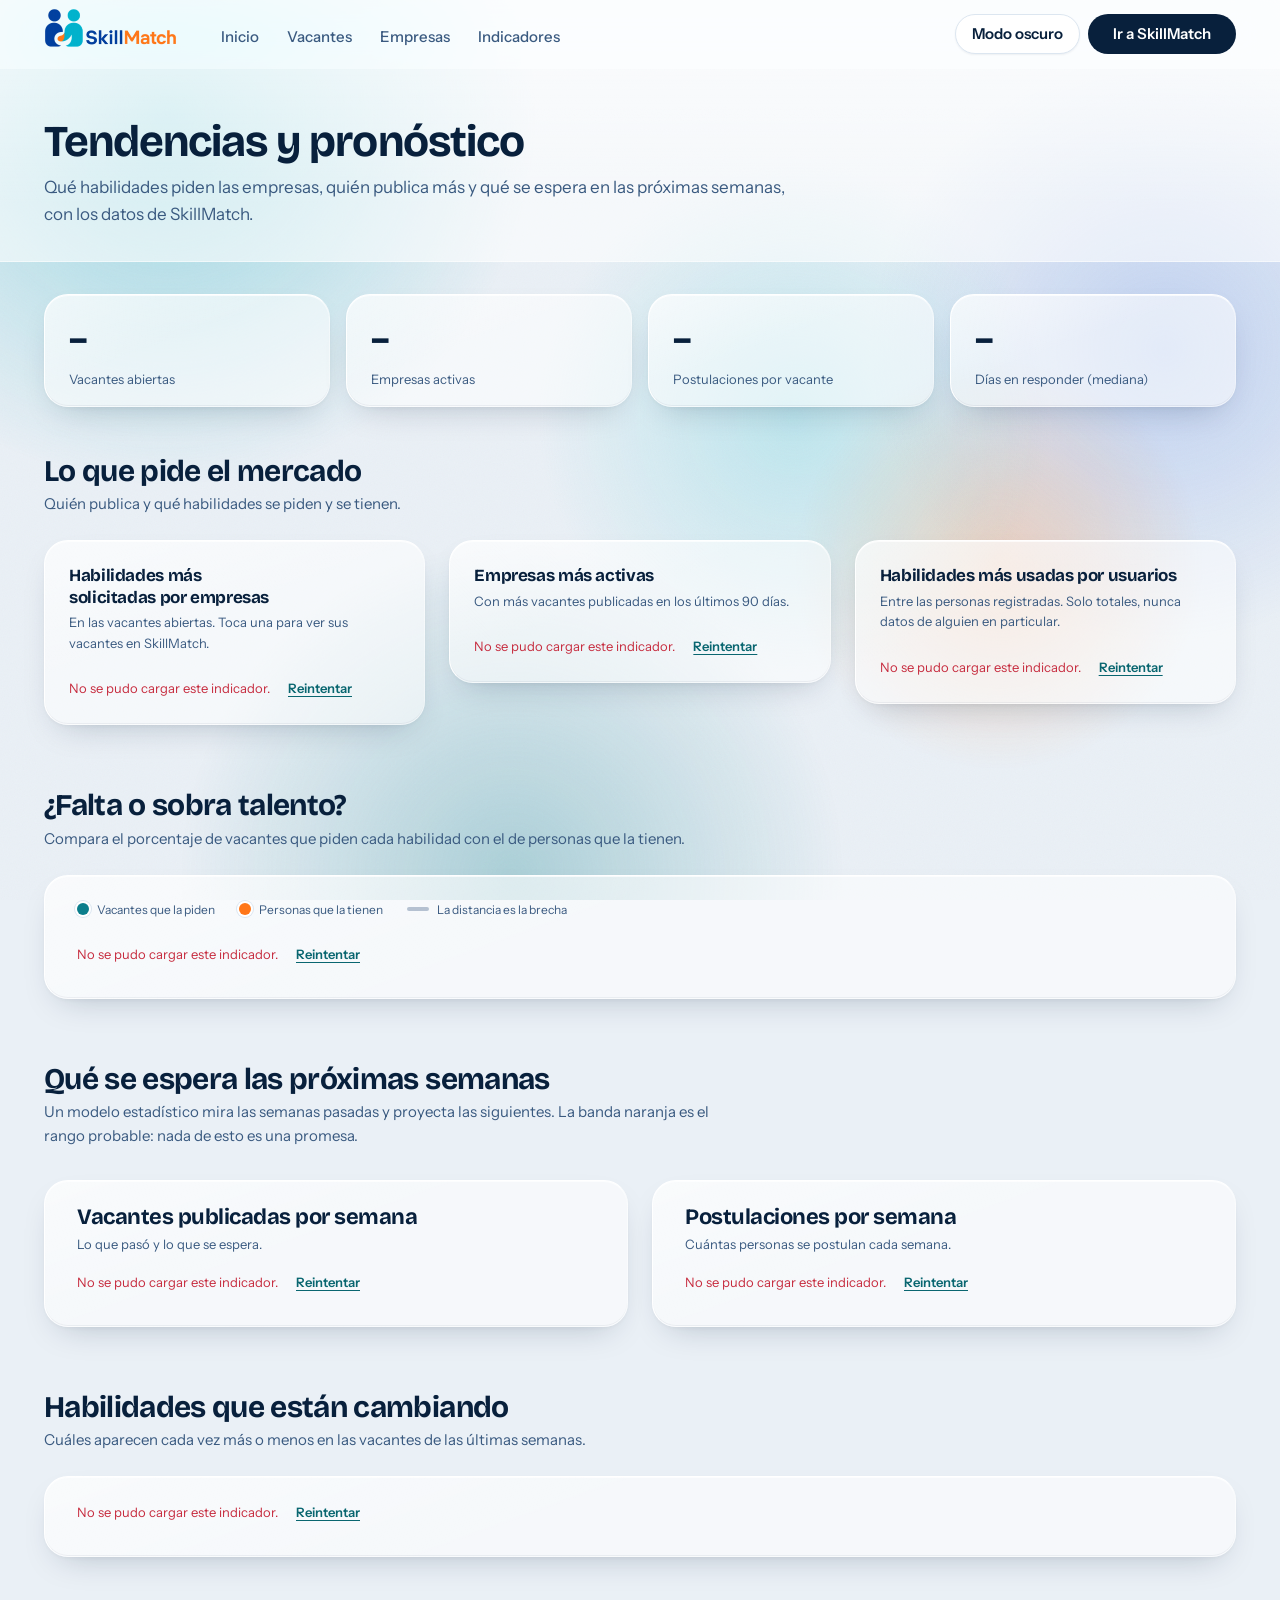
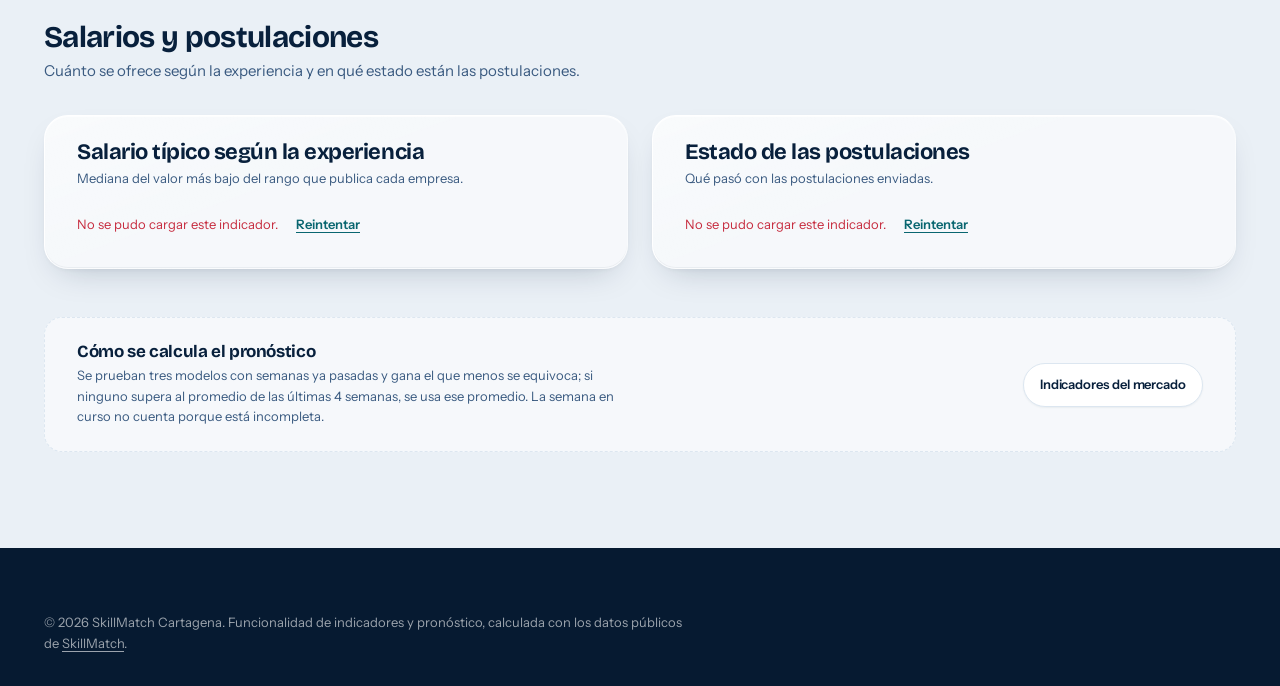
==== indicadores-api/web/index.html @ 1dca2015 "Indicadores con los datos en vivo de la API publica de SkillMatch y pagina propia" ====
<!DOCTYPE html>
<html lang="es">
<head>
    <meta charset="UTF-8">
    <meta name="viewport" content="width=device-width, initial-scale=1.0">
    <title>Tendencias y pronóstico - SkillMatch Cartagena</title>
    <meta name="description" content="Qué habilidades piden las empresas, qué empresas publican más y cuántas vacantes se esperan en las próximas semanas, con los datos en vivo de SkillMatch.">
    <meta property="og:title" content="Tendencias y pronóstico del mercado laboral">
    <meta property="og:description" content="Habilidades más pedidas, empresas más activas y un pronóstico de vacantes, con los datos de SkillMatch.">
    <meta property="og:type" content="website">
    <meta property="og:locale" content="es_CO">
    <link rel="icon" href="assets/img/favicon/favicon-32.png" type="image/png" sizes="32x32">
    <link rel="icon" href="assets/img/favicon/favicon-192.png" type="image/png" sizes="192x192">
    <link rel="apple-touch-icon" href="assets/img/favicon/apple-touch-icon.png">
    <meta name="theme-color" content="#EDF2F8">
    <script src="assets/js/tema.js"></script>
    <link rel="preconnect" href="https://fonts.googleapis.com">
    <link rel="preconnect" href="https://fonts.gstatic.com" crossorigin>
    <link rel="stylesheet" href="https://fonts.googleapis.com/css2?family=Bricolage+Grotesque:opsz,wght@12..96,400;12..96,600;12..96,700;12..96,800&family=Instrument+Sans:wght@400;500;600;700&display=swap">
    <link rel="stylesheet" href="assets/css/app.css">
    <link rel="stylesheet" href="assets/css/tendencias.css">
</head>
<body class="pagina-vidrio">
    <!-- Fondo vivo del vidrio (app.css): las manchas de la marca, igual que en SkillMatch -->
    <div class="fondo-vivo" aria-hidden="true"><span class="mancha-1"></span><span class="mancha-2"></span><span class="mancha-3"></span><span class="mancha-4"></span><span class="mancha-5"></span></div>
    <a class="skip-link" href="#main">Saltar al contenido</a>
    <header>
        <nav class="container" aria-label="Principal">
            <div class="nav-left">
                <div class="logo">
                    <a href="https://skillmatch-yz37.onrender.com/" aria-label="SkillMatch, ir al inicio"><img src="assets/img/logo.png" alt="SkillMatch" width="300" height="100"></a>
                </div>
                <ul class="nav-links nav-principales">
                    <li><a href="https://skillmatch-yz37.onrender.com/">Inicio</a></li>
                    <li><a href="https://skillmatch-yz37.onrender.com/pages/oportunidades.html">Vacantes</a></li>
                    <li><a href="https://skillmatch-yz37.onrender.com/pages/empresas.html">Empresas</a></li>
                    <li><a href="https://skillmatch-yz37.onrender.com/pages/dashboard.html">Indicadores</a></li>
                </ul>
            </div>
            <ul class="nav-links">
                <li><button type="button" class="btn-login" id="cambiarTema" aria-pressed="false">Modo oscuro</button></li>
                <li><a href="https://skillmatch-yz37.onrender.com/" class="btn-register">Ir a SkillMatch</a></li>
            </ul>
        </nav>
    </header>

    <main id="main">
        <section class="indicadores-cabecera">
            <div class="container">
                <h1>Tendencias y pronóstico</h1>
                <p>Qué habilidades piden las empresas, quién publica más y qué se espera en las próximas semanas, con los datos de SkillMatch.</p>
                <p class="tend-aviso tend-fuente" id="tendFuente" role="status" hidden></p>
                <p class="tend-aviso" id="tendAviso" role="status" hidden></p>
                <p class="tend-aviso tend-espera" id="tendEspera" role="status" hidden>Estamos leyendo los datos de SkillMatch. Si el sitio estaba dormido puede tardar hasta un par de minutos la primera vez.</p>
            </div>
        </section>

        <section class="indicadores" id="tendencias" aria-busy="true">
            <div class="container">

                <ul class="indicadores-cifras" aria-label="Cifras generales">
                    <li><span class="ic-valor" data-cifra="vacantes_abiertas">–</span><span class="ic-nombre">Vacantes abiertas</span></li>
                    <li><span class="ic-valor" data-cifra="empresas_activas">–</span><span class="ic-nombre">Empresas activas</span></li>
                    <li><span class="ic-valor" data-cifra="postulaciones_por_vacante">–</span><span class="ic-nombre">Postulaciones por vacante</span></li>
                    <li><span class="ic-valor" data-cifra="dias_mediana_respuesta" id="cifraCuarta">–</span><span class="ic-nombre" id="cifraCuartaNombre">Días en responder (mediana)</span></li>
                </ul>

                <!-- 1. Las tres tarjetas -->
                <div class="tend-seccion">
                    <h2>Lo que pide el mercado</h2>
                    <p>Quién publica y qué habilidades se piden y se tienen.</p>
                </div>
                <div class="tend-trio">
                    <article class="indicador" aria-labelledby="tDemTitulo">
                        <h2 id="tDemTitulo">Habilidades más solicitadas por empresas</h2>
                        <p class="indicador-nota">En las vacantes abiertas. Toca una para ver sus vacantes en SkillMatch.</p>
                        <ul class="ib-lista" id="tDemandadas"></ul>
                    </article>
                    <article class="indicador" aria-labelledby="tEmpTitulo">
                        <h2 id="tEmpTitulo">Empresas más activas</h2>
                        <p class="indicador-nota">Con más vacantes publicadas en los últimos 90 días.</p>
                        <ul class="ib-lista" id="tEmpresas"></ul>
                    </article>
                    <article class="indicador" aria-labelledby="tUsuTitulo">
                        <h2 id="tUsuTitulo">Habilidades más usadas por usuarios</h2>
                        <p class="indicador-nota">Entre las personas registradas. Solo totales, nunca datos de alguien en particular.</p>
                        <ul class="ib-lista" id="tUsuarios"></ul>
                    </article>
                </div>

                <!-- 2. Brecha -->
                <div class="tend-seccion">
                    <h2>¿Falta o sobra talento?</h2>
                    <p>Compara el porcentaje de vacantes que piden cada habilidad con el de personas que la tienen.</p>
                </div>
                <article class="indicador indicador-ancho" aria-labelledby="tBrechaTitulo">
                    <h2 id="tBrechaTitulo" class="sr-only">Brecha entre lo que piden las empresas y lo que tienen las personas</h2>
                    <ul class="leyenda" aria-hidden="true">
                        <li><span class="leyenda-dot demanda"></span>Vacantes que la piden</li>
                        <li><span class="leyenda-dot oferta"></span>Personas que la tienen</li>
                        <li><span class="leyenda-union"></span>La distancia es la brecha</li>
                    </ul>
                    <div class="tend-estado" id="tBrechaEstado"></div>
                    <div class="brecha-columnas" id="tBrecha">
                        <div>
                            <h3>Se piden más de lo que se tiene</h3>
                            <ul class="ib-lista" id="tFaltan"></ul>
                        </div>
                        <div>
                            <h3>Las hay más de lo que se piden</h3>
                            <ul class="ib-lista" id="tSobran"></ul>
                        </div>
                    </div>
                </article>

                <!-- 3. Pronostico -->
                <div class="tend-seccion">
                    <h2>Qué se espera las próximas semanas</h2>
                    <p>Un modelo estadístico mira las semanas pasadas y proyecta las siguientes. La banda naranja es el rango probable: nada de esto es una promesa.</p>
                </div>
                <div class="indicadores-grid">
                    <article class="indicador" aria-labelledby="tPronVacTitulo">
                        <h2 id="tPronVacTitulo">Vacantes publicadas por semana</h2>
                        <p class="indicador-nota">Lo que pasó y lo que se espera.</p>
                        <div class="grafica" id="tPronVacantes"></div>
                    </article>
                    <article class="indicador" aria-labelledby="tPronPosTitulo">
                        <h2 id="tPronPosTitulo">Postulaciones por semana</h2>
                        <p class="indicador-nota">Cuántas personas se postulan cada semana.</p>
                        <div class="grafica" id="tPronPostulaciones"></div>
                    </article>
                </div>

                <!-- 4. Habilidades que cambian -->
                <div class="tend-seccion">
                    <h2>Habilidades que están cambiando</h2>
                    <p>Cuáles aparecen cada vez más o menos en las vacantes de las últimas semanas.</p>
                </div>
                <article class="indicador indicador-ancho" aria-labelledby="tCambioTitulo">
                    <h2 id="tCambioTitulo" class="sr-only">Habilidades que suben o bajan en las vacantes</h2>
                    <div class="tend-estado" id="tCambioEstado"></div>
                    <div class="brecha-columnas" id="tCambio">
                        <div>
                            <h3>Cada vez se piden más</h3>
                            <ul class="tn-lista" id="tSuben"></ul>
                        </div>
                        <div>
                            <h3>Cada vez se piden menos</h3>
                            <ul class="tn-lista" id="tBajan"></ul>
                        </div>
                    </div>
                    <p class="indicador-nota tn-nota" id="tCambioNota"></p>
                </article>

                <!-- 5. Otros -->
                <div class="tend-seccion">
                    <h2>Salarios y postulaciones</h2>
                    <p>Cuánto se ofrece según la experiencia y en qué estado están las postulaciones.</p>
                </div>
                <div class="indicadores-grid">
                    <article class="indicador" aria-labelledby="tSalTitulo">
                        <h2 id="tSalTitulo">Salario típico según la experiencia</h2>
                        <p class="indicador-nota">Mediana del valor más bajo del rango que publica cada empresa.</p>
                        <ul class="ib-lista" id="tSalarios"></ul>
                    </article>
                    <article class="indicador" aria-labelledby="tEstTitulo">
                        <h2 id="tEstTitulo">Estado de las postulaciones</h2>
                        <p class="indicador-nota">Qué pasó con las postulaciones enviadas.</p>
                        <ul class="ib-lista" id="tEstados"></ul>
                    </article>
                </div>

                <p class="indicadores-hora" id="tendHora"></p>

                <aside class="indicadores-powerbi" aria-labelledby="tMetodoTitulo">
                    <div>
                        <h2 id="tMetodoTitulo">Cómo se calcula el pronóstico</h2>
                        <p>Se prueban tres modelos con semanas ya pasadas y gana el que menos se equivoca; si ninguno supera al promedio de las últimas 4 semanas, se usa ese promedio. La semana en curso no cuenta porque está incompleta.</p>
                    </div>
                    <a class="btn btn-secondary btn-small" href="https://skillmatch-yz37.onrender.com/pages/dashboard.html">Indicadores del mercado</a>
                </aside>
            </div>
        </section>
    </main>

    <footer>
        <div class="container">
            <p>&copy; 2026 SkillMatch Cartagena. Funcionalidad de indicadores y pronóstico, calculada con los datos públicos de <a href="https://skillmatch-yz37.onrender.com/">SkillMatch</a>.</p>
        </div>
    </footer>

    <script src="assets/js/base.js"></script>
    <script src="assets/js/tendencias.js"></script>
</body>
</html>
---- indicadores-api/web/assets/css/app.css ----
/* =====================================================================
   SkillMatch Cartagena — Sistema de diseño
   ---------------------------------------------------------------------
   Paleta tomada de la ciudad: azul noche del mar Caribe como base,
   turquesa para las acciones, y el naranja del logo como unico acento
   fuerte. El gesto memorable de la interfaz es el anillo de
   compatibilidad; el resto se mantiene deliberadamente callado.
   ===================================================================== */

/* ---------- 1. Tokens ---------- */

:root {
    /* Base */
    --ink:            #08203C;
    --ink-2:          #12365E;
    --ink-3:          #3A5A80;
    --ink-muted:      #587089; /* 4.5:1 sobre --bg y 5.1:1 sobre blanco */
    --hairline:       #DCE6F0;
    --hairline-soft:  #EBF1F7;
    --ring-pista:     rgba(8, 32, 60, .08); /* pista del anillo de compatibilidad: translucida, va sobre cualquier fondo */

    --bg:             #EDF2F8;
    --bg-deep:        #061A31;
    --surface:        #FFFFFF;
    --surface-sunk:   #F6F9FC;

    /* Superficie oscura fija: toasts, avatar sin foto, botones
       principales — se queda igual en modo claro y en modo oscuro,
       por eso no es --ink (que sí cambia de color entre temas). */
    --surface-inverse: #08203C;

    /* Accion */
    --sea:            #0B7E8C;
    --sea-deep:       #096670;
    --sea-light:      #E2F2F3;
    --sea-glow:       rgba(11, 126, 140, .28);

    /* Acento unico — el naranja del logo, la chispa del match */
    --naranja:        #FF7618;
    --naranja-deep:   #A34600; /* naranja para texto: 5.4:1 sobre --naranja-soft */
    --naranja-soft:   #FFEEDF;
    --naranja-hover:  #FF8A3D; /* fondo al pasar el mouse; el texto va en azul marino */
    --naranja-texto:  var(--naranja-deep); /* naranja legible como texto */

    /* Grano fotografico para fondos oscuros — SVG de ruido, no es
       una imagen descargada ni una libreria, va inline. */
    --grain: url("data:image/svg+xml,%3Csvg xmlns='http://www.w3.org/2000/svg' width='200' height='200'%3E%3Cfilter id='n'%3E%3CfeTurbulence type='fractalNoise' baseFrequency='0.85' numOctaves='3' stitchTiles='stitch'/%3E%3C/filter%3E%3Crect width='100%25' height='100%25' filter='url(%23n)'/%3E%3C/svg%3E");

    /* Estados */
    --sol:            #E0900F;
    --sol-soft:       #FDF1DC;
    --sol-deep:       #8A5A00;
    --verde:          #11845A;
    --verde-soft:     #E0F4EC;
    --verde-texto:    #0D7050; /* verde legible como texto sobre --verde-soft */
    --sea-luz:        #5FD0DC; /* turquesa luminoso sobre superficies oscuras */
    --personaje-azul:     #2B66E0; /* figura azul del logo, aclarada para verse sobre --bg-deep */
    --personaje-turquesa: #00B4CC; /* figura turquesa del logo */
    --rojo:           #C62B3E;
    --rojo-soft:      #FCE8EA;

    /* Tipografia */
    --font-display: 'Bricolage Grotesque', 'Instrument Sans', system-ui, sans-serif;
    --font-text:    'Instrument Sans', system-ui, -apple-system, 'Segoe UI', sans-serif;

    --t-xs:   0.75rem;
    --t-sm:   0.8125rem;
    --t-base: 0.9375rem;
    --t-md:   1.0625rem;
    --t-lg:   1.375rem;
    --t-xl:   1.875rem;
    --t-2xl:  2.5rem;
    --t-3xl:  3.5rem;

    /* Espacio — escala de 4 */
    --s1: 4px;  --s2: 8px;  --s3: 12px; --s4: 16px;
    --s5: 24px; --s6: 32px; --s7: 48px; --s8: 64px; --s9: 96px;

    /* Forma: radios distintos segun jerarquia, no uno solo para todo */
    --r-pill: 999px;
    --r-lg:   18px;
    --r-md:   12px;
    --r-sm:   8px;

    /* Elevacion: sombras azuladas, no grises */
    --sh-1: 0 1px 2px rgba(8, 32, 60, .06);
    --sh-2: 0 2px 8px rgba(8, 32, 60, .07), 0 1px 2px rgba(8, 32, 60, .05);
    --sh-3: 0 12px 28px -8px rgba(8, 32, 60, .18), 0 2px 6px rgba(8, 32, 60, .06);
    --sh-4: 0 28px 60px -20px rgba(8, 32, 60, .32);

    --ease:      cubic-bezier(.2, .8, .2, 1);
    --ease-out:  cubic-bezier(.16, 1, .3, 1);
    --ease-in-out: cubic-bezier(.65, 0, .35, 1);

    --app-bar-h: 68px;
    --shell: 1240px;
}

/* El token --ease llevaba un caracter invisible; se redefine limpio. */
:root { --ease: cubic-bezier(.2, .8, .2, 1); }

/* ---------- 2. Reset ---------- */

*, *::before, *::after { box-sizing: border-box; }

* { margin: 0; }

html {
    -webkit-text-size-adjust: 100%;
    scroll-behavior: smooth;
    scroll-padding-top: calc(var(--app-bar-h) + var(--s5));
}

body {
    font-family: var(--font-text);
    font-size: var(--t-base);
    line-height: 1.6;
    color: var(--ink-2);
    background: var(--bg);
    -webkit-font-smoothing: antialiased;
    text-rendering: optimizeLegibility;
    min-height: 100vh;
    overflow-x: hidden;
}

img, svg, video { display: block; max-width: 100%; }
img { height: auto; }

button, input, select, textarea { font: inherit; color: inherit; }
/* hidden siempre oculta: si no, una clase con display (.btn, .lista-limpiar...) le gana */
[hidden] { display: none !important; }
button { background: none; border: 0; cursor: pointer; }

a { color: var(--sea-deep); text-decoration: none; }
a:hover { color: var(--sea); }

ul, ol { list-style: none; padding: 0; }

table { border-collapse: collapse; width: 100%; }

:focus-visible {
    outline: 2.5px solid var(--sea);
    outline-offset: 3px;
    border-radius: var(--r-sm);
}

::selection { background: var(--sea-light); color: var(--ink); }

/* Scrollbar discreta */
* { scrollbar-width: thin; scrollbar-color: var(--hairline) transparent; }
*::-webkit-scrollbar { width: 10px; height: 10px; }
*::-webkit-scrollbar-thumb {
    background: var(--hairline);
    border-radius: var(--r-pill);
    border: 3px solid transparent;
    background-clip: content-box;
}
*::-webkit-scrollbar-thumb:hover { background: var(--ink-muted); background-clip: content-box; }

/* ---------- 3. Tipografia ---------- */

h1, h2, h3, h4, h5 {
    font-family: var(--font-display);
    color: var(--ink);
    line-height: 1.12;
    letter-spacing: -0.022em;
    font-weight: 700;
    text-wrap: balance;
}

h1 { font-size: clamp(2rem, 1.3rem + 3vw, var(--t-3xl)); }
h2 { font-size: clamp(1.6rem, 1.2rem + 1.8vw, var(--t-2xl)); }
h3 { font-size: var(--t-lg); letter-spacing: -0.015em; }
h4 { font-size: var(--t-md); letter-spacing: -0.01em; }
h5 { font-size: var(--t-base); }

p { text-wrap: pretty; max-width: 72ch; }

strong, b { font-weight: 600; color: var(--ink); }

small { font-size: var(--t-sm); }

.lede {
    font-size: var(--t-md);
    color: var(--ink-3);
    line-height: 1.65;
    max-width: 62ch;
}

.sr-only {
    position: absolute; width: 1px; height: 1px;
    padding: 0; margin: -1px; overflow: hidden;
    clip: rect(0 0 0 0); white-space: nowrap; border: 0;
}

.skip-link {
    position: absolute; top: -100px; left: var(--s4);
    z-index: 999;
    background: var(--surface-inverse); color: #fff;
    padding: var(--s3) var(--s5);
    border-radius: 0 0 var(--r-md) var(--r-md);
    font-weight: 600;
    transition: top .2s var(--ease-out);
}
.skip-link:focus { top: 0; color: #fff; }

/* ---------- 4. Layout ---------- */

.container {
    width: 100%;
    max-width: var(--shell);
    margin-inline: auto;
    padding-inline: var(--s5);
}

.stack > * + * { margin-top: var(--s4); }

main { display: block; }

/* ---------- 5. Iconos ---------- */

.ico {
    display: inline-block; /* el reset pone los svg en bloque y el icono saltaba de linea */
    width: 20px; height: 20px;
    flex: 0 0 auto;
    stroke: currentColor;
    stroke-width: 1.75;
    stroke-linecap: round;
    stroke-linejoin: round;
    fill: none;
    vertical-align: -0.2em;
}
.ico-sm { width: 16px; height: 16px; }
.ico-lg { width: 28px; height: 28px; }
.ico-xl { width: 40px; height: 40px; stroke-width: 1.5; }

/* Placeholder mientras ui.js hidrata el icono: evita saltos de layout */
[data-ico] {
    display: inline-block;
    width: 20px; height: 20px;
    vertical-align: -0.2em;
}
[data-ico].ico-sm { width: 16px; height: 16px; }
[data-ico].ico-lg { width: 28px; height: 28px; }

/* ---------- 6. Barra de navegacion ---------- */

/* body > header: la barra de la pagina. Con un simple "header" tambien se
   pintaban las cabeceras de las tarjetas de "Únete" (<header class="choice-header">):
   fondo de barra en modo oscuro, pegajosas al hacer scroll y ocultas al imprimir. */
body > header {
    position: sticky;
    top: 0;
    z-index: 100;
    background: rgba(255, 255, 255, .82);
    backdrop-filter: saturate(180%) blur(16px);
    -webkit-backdrop-filter: saturate(180%) blur(16px);
    border-bottom: 1px solid transparent;
    transition: border-color .3s var(--ease), box-shadow .3s var(--ease);
}
header.is-scrolled {
    border-bottom-color: var(--hairline);
    box-shadow: 0 1px 16px -4px rgba(8, 32, 60, .12);
}

header > nav {
    display: flex;
    align-items: center;
    justify-content: space-between;
    gap: var(--s5);
    height: var(--app-bar-h);
}

.nav-left {
    display: flex;
    align-items: center;
    gap: var(--s6);
    min-width: 0;
}

.logo { display: flex; align-items: center; flex: 0 0 auto; }
.logo img {
    width: auto;
    height: 40px;
    object-fit: contain;
}
.logo a { display: flex; align-items: center; }
/* Alineacion optica del logo: la palabra "SkillMatch" ocupa la parte baja de
   la imagen (las figuras son mas altas que las letras) y quedaba 9 px por
   debajo del texto del menu. El logo sube un 15 % de su alto y los enlaces
   bajan 3 px: la palabra queda a la altura del texto y los botones de la
   derecha siguen centrados en la barra. */
header .logo img { translate: 0 -15%; }
.nav-left .nav-links a { translate: 0 3px; }
/* La linea de pagina activa vuelve a su sitio (el enlace bajo 3 px) */
.nav-left .nav-links a.active-nav::after,
.nav-left .nav-links a.active::after { bottom: -18px; }

.nav-links {
    display: flex;
    align-items: center;
    gap: var(--s1);
    margin: 0;
}

.nav-links li { display: flex; }

.nav-links a {
    position: relative;
    display: flex;
    align-items: center;
    gap: var(--s2);
    padding: var(--s2) var(--s3);
    border-radius: var(--r-sm);
    font-size: var(--t-base);
    font-weight: 500;
    color: var(--ink-3);
    white-space: nowrap;
    transition: color .18s var(--ease), background-color .18s var(--ease);
}
.nav-links a:hover { color: var(--ink); background: var(--hairline-soft); }

/* El indicador de pagina activa es una linea, no un color de fondo:
   se lee de un vistazo y no compite con los botones. */
.nav-links a.active-nav,
.nav-links a.active {
    color: var(--ink);
    font-weight: 600;
}
.nav-links a.active-nav::after,
.nav-links a.active::after {
    content: "";
    position: absolute;
    left: var(--s3); right: var(--s3);
    bottom: -21px;
    height: 2.5px;
    background: var(--sea);
    border-radius: var(--r-pill);
    animation: nav-underline .4s var(--ease-out) both;
}

@keyframes nav-underline {
    from { transform: scaleX(0); opacity: 0; }
    to   { transform: scaleX(1); opacity: 1; }
}

/* Linea que se desliza bajo el menu (ui.js, seccion 27). Solo con mouse y sin
   "reducir movimiento"; entonces la linea fija de cada enlace no se dibuja.
   Mide 100 px y el JS la estira con scaleX hasta el ancho del enlace. */
.nav-left:has(.con-linea) { position: relative; }
.nav-links.con-linea a.active-nav::after,
.nav-links.con-linea a.active::after { display: none; }
.nav-linea {
    position: absolute; left: 0; top: 0;
    width: 100px; height: 2.5px;
    border-radius: var(--r-pill);
    background: var(--sea);
    transform-origin: left center;
    opacity: 0;
    pointer-events: none;
    transition: transform .35s var(--ease-out), opacity .2s var(--ease);
}

/* Interruptor de tema — lo inyecta ui.js dentro de la barra */
.theme-toggle {
    display: inline-flex;
    align-items: center;
    justify-content: center;
    width: 40px; height: 40px;
    flex: 0 0 auto;
    border-radius: var(--r-pill);
    border: 1px solid var(--hairline);
    background: var(--surface);
    color: var(--ink-3);
    transition: background-color .18s var(--ease), color .18s var(--ease),
                border-color .18s var(--ease), transform .16s var(--ease);
}
.theme-toggle:hover { background: var(--hairline-soft); color: var(--ink); }
.theme-toggle:active { transform: scale(.92); }
.theme-toggle .ico { animation: theme-ico-in .3s var(--ease-out) both; }
@keyframes theme-ico-in {
    from { opacity: 0; transform: scale(.5) rotate(-90deg); }
    to   { opacity: 1; transform: scale(1) rotate(0); }
}

/* Botones de la barra: todos de 40 px de alto (antes 38, 40 y 42, y no
   quedaban parejos) y separados 8 px (antes 4) */
header > nav > .nav-links { gap: var(--s2); }
header > nav > .nav-links a:not(.btn-login):not(.btn-register) { min-height: 40px; }
/* La campana, redonda y con borde como la lupa y el tema (era un icono suelto) */
header .notifications-btn { border-radius: var(--r-pill); border-color: var(--hairline); background: var(--surface); }

/* Boton de sesion dentro de la barra */
.btn-login {
    height: 40px;
    padding: 0 var(--s4) !important;
    border-radius: var(--r-pill) !important;
    border: 1px solid var(--hairline);
    background: var(--surface);
    font-weight: 600 !important;
    color: var(--ink) !important;
    box-shadow: var(--sh-1);
}
.btn-login:hover {
    border-color: var(--ink-3);
    background: var(--surface) !important;
}

.nav-toggle {
    display: none;
    width: 42px; height: 42px;
    align-items: center; justify-content: center;
    border-radius: var(--r-sm);
    color: var(--ink);
    border: 1px solid var(--hairline);
    background: var(--surface);
}

/* ---------- 7. Barra inferior movil ---------- */

.tabbar {
    display: none;
    position: fixed;
    inset: auto 0 0 0;
    z-index: 95;
    background: rgba(255, 255, 255, .94);
    backdrop-filter: blur(16px);
    -webkit-backdrop-filter: blur(16px);
    border-top: 1px solid var(--hairline);
    padding: var(--s2) var(--s2) calc(var(--s2) + env(safe-area-inset-bottom));
}
.tabbar ul {
    display: grid;
    grid-auto-flow: column;
    grid-auto-columns: 1fr;
    gap: var(--s1);
    margin: 0;
}
.tabbar a {
    display: flex;
    flex-direction: column;
    align-items: center;
    gap: 3px;
    padding: var(--s2) var(--s1);
    border-radius: var(--r-md);
    font-size: var(--t-xs);
    font-weight: 600;
    color: var(--ink-muted);
    transition: color .16s var(--ease), background-color .16s var(--ease);
}
.tabbar a.is-active { color: var(--sea-deep); background: var(--sea-light); }
.tabbar a:active { transform: scale(.94); }

/* Una sola pastilla bajo la pestana activa (ui.js, construirTabbar): al
   tocar otra se desliza hasta ella mientras carga la pagina siguiente, como
   la linea del menu en el escritorio. Las pestanas son columnas iguales:
   --i dice en cual va y se mueve con transform. */
.tabbar-marca {
    position: absolute;
    top: var(--s2); left: var(--s2);
    bottom: calc(var(--s2) + env(safe-area-inset-bottom));
    width: calc((100% - 2 * var(--s2) - (var(--pestanas) - 1) * var(--s1)) / var(--pestanas));
    border-radius: var(--r-md);
    background: var(--sea-light);
    transform: translateX(calc(var(--i, 0) * (100% + var(--s1))));
    transition: transform var(--dur-viaje) var(--ease-viaje), opacity .2s var(--ease);
    pointer-events: none;
}
.tabbar.con-marca a.is-active { background: transparent; }
.tabbar.con-marca a.es-destino { color: var(--sea-deep); }
.tabbar.con-marca:has(a.es-destino) a.is-active:not(.es-destino) { color: var(--ink-muted); }

/* ---------- 8. Botones ---------- */

/* Solo .btn: si se escribe a.btn, gana a las variantes (.btn-outline,
   .btn-secondary...) y los botones que son enlaces pierden su borde.
   Los botones de las ventanas del perfil no llevan .btn en el HTML: sin
   esta forma base salian cuadrados y sin relleno. */
.btn, .btn-primary-modal, .btn-secondary-modal {
    position: relative;
    display: inline-flex;
    align-items: center;
    justify-content: center;
    gap: var(--s2);
    padding: 11px var(--s5);
    min-height: 44px; /* tamano minimo para tocar con el dedo */
    border-radius: var(--r-pill);
    border: 1px solid transparent;
    font-family: var(--font-text);
    font-size: var(--t-base);
    font-weight: 600;
    line-height: 1.2;
    letter-spacing: -0.006em;
    white-space: nowrap;
    cursor: pointer;
    isolation: isolate;
    transition: transform .16s var(--ease), box-shadow .22s var(--ease),
                background-color .18s var(--ease), border-color .18s var(--ease),
                color .18s var(--ease);
}

.btn:active, .btn-primary-modal:active, .btn-secondary-modal:active { transform: translateY(1px) scale(.985); }

.btn:disabled,
.btn[aria-disabled="true"] {
    opacity: .5;
    pointer-events: none;
}
/* Un estado, no una accion ("Solicitud enviada", "En tus conexiones"): se lee
   completo, sin el gris de un boton apagado (en modo oscuro casi no se veia) */
.btn.btn-estado:disabled {
    opacity: 1;
    background: transparent;
    border-color: var(--hairline);
    color: var(--ink-3);
    box-shadow: none;
}

.btn-primary,
.btn.primary,
.btn-primary-modal {
    background: var(--sea);
    color: #fff;
    box-shadow: 0 1px 2px rgba(8,32,60,.12), 0 6px 16px -8px var(--sea-glow);
}
.btn-primary:hover,
.btn.primary:hover,
.btn-primary-modal:hover {
    background: var(--sea-deep);
    color: #fff;
    box-shadow: 0 2px 4px rgba(8,32,60,.12), 0 12px 24px -10px var(--sea-glow);
}
/* Botón de una acción que borra (SkillMatchUI.confirmar con peligro) */
.btn-primary-modal.btn-peligro,
.btn-primary-modal.btn-peligro:hover { background: var(--rojo); box-shadow: none; }
.btn-primary-modal.btn-peligro:hover { filter: none; opacity: .92; }
[data-theme="dark"] .btn-primary-modal.btn-peligro { color: var(--surface-inverse); }
.confirmar-texto { margin-bottom: var(--s5); color: var(--ink-2); line-height: 1.6; }
/* Cerrar una vacante: lo que pasa, antes de confirmar (perfil-empresa.js) */
.cierre-consecuencias { list-style: none; margin: calc(var(--s3) * -1) 0 var(--s5); padding: 0; display: grid; gap: var(--s3); }
.cierre-consecuencias li { display: flex; gap: var(--s3); align-items: flex-start; color: var(--ink-2); line-height: 1.5; }
.cierre-consecuencias .ico { flex: 0 0 auto; margin-top: 2px; color: var(--sea-deep); }
.cierre-esperan {
    margin-bottom: var(--s5); padding: var(--s4);
    border-radius: var(--r-md); background: var(--sol-soft);
    color: var(--ink); line-height: 1.55;
}
.cierre-esperan p { margin: 0 0 var(--s2); }
.cierre-esperan .checkbox-label { margin: 0; padding: 6px 0; font-weight: 600; }
.cierre-esperan .checkbox-label:hover { background: none; }

/* El naranja se reserva para la accion decisiva de cada pantalla.
   Texto en azul marino: el blanco sobre este naranja no se lee bien (2.7:1). */
.btn-accent,
.btn-apply,
.btn-apply-compact {
    background: var(--naranja);
    color: var(--surface-inverse);
    box-shadow: 0 1px 2px rgba(8,32,60,.12), 0 6px 18px -8px rgba(255,118,24,.35);
}
.btn-accent:hover,
.btn-apply:hover,
.btn-apply-compact:hover {
    background: var(--naranja-hover);
    color: var(--surface-inverse);
    box-shadow: 0 2px 6px rgba(8,32,60,.14), 0 14px 28px -10px rgba(255,118,24,.42);
}

.btn-secondary,
.btn-secondary-modal,
.btn-return {
    background: var(--surface);
    color: var(--ink);
    border-color: var(--hairline);
    box-shadow: var(--sh-1);
}
.btn-secondary:hover,
.btn-secondary-modal:hover,
.btn-return:hover {
    border-color: var(--ink-3);
    color: var(--ink);
    box-shadow: var(--sh-2);
}

.btn-ghost {
    background: transparent;
    color: var(--ink-3);
    padding-inline: var(--s3);
}
.btn-ghost:hover { background: var(--hairline-soft); color: var(--ink); }

.btn-danger,
.btn-reject,
.btn-delete-item {
    background: var(--surface);
    color: var(--rojo);
    border-color: #F3CDD2;
}
.btn-danger:hover,
.btn-reject:hover,
.btn-delete-item:hover {
    background: var(--rojo);
    border-color: var(--rojo);
    color: #fff;
}

.btn-accept {
    background: var(--verde);
    color: #fff;
}
.btn-accept:hover { background: #0C6B49; color: #fff; }

.btn-small,
.btn-mini-action,
.btn-offer-action {
    padding: 7px var(--s4);
    font-size: var(--t-sm);
    border-radius: var(--r-pill);
    border: 1px solid var(--hairline);
    background: var(--surface);
    color: var(--ink);
    display: inline-flex;
    align-items: center;
    gap: 6px;
    font-weight: 600;
    transition: all .16s var(--ease);
}
.btn-small:hover,
.btn-mini-action:hover,
.btn-offer-action:hover {
    border-color: var(--sea);
    color: var(--sea-deep);
    background: var(--sea-light);
}
/* Boton pequeno que es la accion principal (Conectar, Aceptar, Mensaje):
   .btn-small va despues y le quitaba el turquesa a .btn-primary, asi que
   quedaba igual al secundario de al lado */
.btn-primary.btn-small {
    background: var(--sea); border-color: var(--sea); color: #fff;
}
.btn-primary.btn-small:hover { background: var(--sea-deep); border-color: var(--sea-deep); color: #fff; }
[data-theme="dark"] .btn-primary.btn-small,
[data-theme="dark"] .btn-primary.btn-small:hover { color: var(--surface-inverse); }

.btn-block { width: 100%; }

.btn-icon,
.btn-close-modal,
.modal-close,
.notifications-btn {
    display: inline-flex;
    align-items: center;
    justify-content: center;
    width: 40px; height: 40px;
    border-radius: var(--r-md);
    color: var(--ink-3);
    border: 1px solid transparent;
    background: transparent;
    transition: background-color .16s var(--ease), color .16s var(--ease), transform .16s var(--ease);
}
.btn-icon:hover,
.btn-close-modal:hover,
.modal-close:hover,
.notifications-btn:hover {
    background: var(--hairline-soft);
    color: var(--ink);
}
.btn-close-modal:hover, .modal-close:hover { color: var(--rojo); background: var(--rojo-soft); }

/* Estado de carga de cualquier boton */
.btn.is-loading { color: transparent !important; pointer-events: none; }
.btn.is-loading::after {
    content: "";
    position: absolute;
    width: 16px; height: 16px;
    border: 2px solid rgba(255,255,255,.35);
    border-top-color: #fff;
    border-radius: 50%;
    animation: spin .6s linear infinite;
}
.btn-secondary.is-loading::after,
.btn-small.is-loading::after { border-color: rgba(8,32,60,.2); border-top-color: var(--ink); }

@keyframes spin { to { transform: rotate(360deg); } }

/* ---------- 9. Formularios ---------- */

.form-group { display: flex; flex-direction: column; gap: 7px; margin-bottom: var(--s4); }

.form-group label,
.field-label {
    font-size: var(--t-sm);
    font-weight: 600;
    color: var(--ink-2);
    letter-spacing: -0.005em;
}

input[type="text"], input[type="email"], input[type="password"],
input[type="tel"], input[type="url"], input[type="number"],
input[type="date"], input[type="search"], input[type="month"],
select, textarea {
    width: 100%;
    padding: 11px var(--s4);
    background: var(--surface);
    border: 1.5px solid var(--hairline);
    border-radius: var(--r-md);
    font-size: var(--t-base);
    color: var(--ink);
    transition: border-color .16s var(--ease), box-shadow .16s var(--ease), background-color .16s var(--ease);
}
/* En iPhone, tocar un campo con letra de menos de 16 px agranda toda la página */
@media (pointer: coarse) {
    :is(input[type="text"], input[type="email"], input[type="password"], input[type="tel"], input[type="url"],
        input[type="number"], input[type="date"], input[type="search"], input[type="month"], select, textarea) { font-size: max(16px, var(--t-base)); }
}
/* Edge dibuja su propio ojo dentro de las contrasenas: junto al boton de la
   pagina salian dos ojos (captura de Luis en login-usuario) */
input::-ms-reveal, input::-ms-clear { display: none; }
/* El selector de archivo nativo tiene un ancho minimo grande ("Elegir archivo
   No se ha seleccionado...") y podia sacar un formulario de la pantalla */
input[type="file"] { max-width: 100%; }

input::placeholder, textarea::placeholder { color: #9FB2C7; }

input:hover, select:hover, textarea:hover { border-color: #C3D3E2; }

input:focus, select:focus, textarea:focus {
    outline: none;
    border-color: var(--sea);
    box-shadow: 0 0 0 4px var(--sea-light);
    background: var(--surface);
}

textarea { min-height: 120px; resize: vertical; line-height: 1.6; }

select {
    appearance: none;
    background-image: url("data:image/svg+xml,%3Csvg xmlns='http://www.w3.org/2000/svg' viewBox='0 0 24 24' fill='none' stroke='%236B839F' stroke-width='2' stroke-linecap='round' stroke-linejoin='round'%3E%3Cpolyline points='6 9 12 15 18 9'/%3E%3C/svg%3E");
    background-repeat: no-repeat;
    background-position: right 12px center;
    background-size: 18px;
    padding-right: 38px;
    cursor: pointer;
}

input.is-invalid, select.is-invalid, textarea.is-invalid {
    border-color: var(--rojo);
    background: var(--rojo-soft);
}
input.is-valid, select.is-valid, textarea.is-valid { border-color: var(--verde); }

.input-help,
.field-help {
    font-size: var(--t-xs);
    color: var(--ink-muted);
    line-height: 1.5;
}

.error-message, .error-text, .field-error {
    display: flex;
    align-items: flex-start;
    gap: 6px;
    font-size: var(--t-sm);
    color: var(--rojo);
    font-weight: 500;
}

.form-grid {
    display: grid;
    grid-template-columns: repeat(2, minmax(0, 1fr));
    gap: 0 var(--s5);
}
.span-full { grid-column: 1 / -1; }

/* ---- Ventana de oferta (perfil de empresa) ----
   Habilidades como etiquetas: se escriben y se agregan con Enter o coma */
.chips-campo {
    display: flex; flex-wrap: wrap; align-items: center; gap: 6px;
    min-height: 48px; padding: 6px 10px;
    background: var(--surface);
    border: 1.5px solid var(--hairline);
    border-radius: var(--r-md);
    cursor: text;
    transition: border-color .16s var(--ease), box-shadow .16s var(--ease);
}
.chips-campo:focus-within { border-color: var(--sea); box-shadow: 0 0 0 4px var(--sea-light); }
.chips-campo input { all: unset; flex: 1 1 140px; min-width: 120px; height: 34px; font-size: var(--t-base); color: var(--ink); }
.chips-campo input::placeholder { color: var(--ink-3); }
.chip {
    display: inline-flex; align-items: center; gap: 2px;
    padding: 3px 3px 3px 11px;
    border-radius: var(--r-pill);
    background: var(--sea-light); color: var(--sea-deep);
    font-size: var(--t-sm); font-weight: 600;
}
.chip button { position: relative; display: grid; place-items: center; width: 24px; height: 24px; border-radius: 50%; color: inherit; }
.chip button:hover { background: var(--surface); }
.chip .ico { width: 14px; height: 14px; }
@media (pointer: coarse) { .chip button::after { content: ""; position: absolute; inset: -10px; } }
.oferta-salario-vista { margin: -6px 0 var(--s4); }
@media (max-width: 600px) { .oferta-form { grid-template-columns: 1fr; } }

.form-section {
    padding: var(--s6) 0;
    border-top: 1px solid var(--hairline-soft);
}
.form-section:first-of-type { border-top: 0; padding-top: 0; }


/* Casillas y radios */
.checkbox-label {
    display: flex;
    align-items: flex-start;
    gap: var(--s3);
    padding: 9px var(--s3);
    margin: 0 calc(var(--s3) * -1);
    border-radius: var(--r-sm);
    cursor: pointer;
    transition: background-color .14s var(--ease);
}
.checkbox-label:hover { background: var(--hairline-soft); }

.checkbox-label input[type="checkbox"],
.checkbox-label input[type="radio"],
input[type="checkbox"], input[type="radio"] {
    appearance: none;
    width: 19px; height: 19px;
    flex: 0 0 auto;
    margin-top: 2px;
    border: 1.5px solid #BBCBDC;
    background: var(--surface);
    cursor: pointer;
    transition: all .15s var(--ease);
}
input[type="checkbox"] { border-radius: 6px; }
input[type="radio"]    { border-radius: 50%; }

input[type="checkbox"]:checked, input[type="radio"]:checked {
    background: var(--sea);
    border-color: var(--sea);
}
input[type="checkbox"]:checked {
    background-image: url("data:image/svg+xml,%3Csvg xmlns='http://www.w3.org/2000/svg' viewBox='0 0 24 24' fill='none' stroke='white' stroke-width='3.5' stroke-linecap='round' stroke-linejoin='round'%3E%3Cpolyline points='20 6 9 17 4 12'/%3E%3C/svg%3E");
    background-size: 13px;
    background-position: center;
    background-repeat: no-repeat;
    animation: check-pop .22s var(--ease-out);
}
input[type="radio"]:checked { box-shadow: inset 0 0 0 4px var(--surface); }

@keyframes check-pop {
    0%   { transform: scale(.7); }
    60%  { transform: scale(1.12); }
    100% { transform: scale(1); }
}

.checkbox-text { font-size: var(--t-base); color: var(--ink-2); line-height: 1.5; }
/* Cuantas vacantes cargadas quedarian con cada opcion (oportunidades.js, contarOpciones) */
.opcion-cuenta { margin-left: auto; padding-left: var(--s2); font-size: var(--t-xs); color: var(--ink-muted); font-variant-numeric: tabular-nums; line-height: 1.5; padding-top: 2px; }
/* Sin resultados: texto atenuado con color (con opacidad bajaba de 4.5:1) */
.checkbox-label.sin-resultados .checkbox-text { color: var(--ink-muted); }

/* Etiquetas de la tarjeta de vacante: "Nueva" y "Cierra en N dias" */
.etiquetas-vacante { display: flex; flex-wrap: wrap; gap: 6px; margin-top: 6px; }
.etiqueta-vacante {
    display: inline-flex; align-items: center; gap: 4px;
    padding: 2px 9px; border-radius: var(--r-pill);
    font-size: var(--t-xs); font-weight: 600; line-height: 1.5;
}
.etiqueta-vacante .ico { width: 13px; height: 13px; }
.etiqueta-vacante.es-nueva { background: var(--sea-light); color: var(--sea-deep); }
.etiqueta-vacante.es-cierra { background: var(--sol-soft); color: var(--sol-deep); }
/* Icono y texto del filtro en la misma linea (el reset pone los svg en bloque) */
.checkbox-text:has(.ico) { display: inline-flex; align-items: center; gap: var(--s2); }
.checkbox-text .ico { color: var(--ink-muted); }

/* Deslizador (salario): color de marca y zona tactil comoda */
input[type="range"] { accent-color: var(--sea); cursor: pointer; min-height: 24px; }
@media (pointer: coarse) { input[type="range"] { min-height: 44px; } }

/* Buscador principal */
.search-bar-main {
    display: flex;
    gap: var(--s2);
    max-width: 680px;
    margin-top: var(--s5);
    padding: 6px;
    background: var(--surface);
    border-radius: var(--r-pill);
    box-shadow: var(--sh-3);
}
.search-input-main {
    flex: 1;
    border: 0 !important;
    background: transparent !important;
    box-shadow: none !important;
    padding-left: var(--s5) !important;
}
.search-input-main:focus { box-shadow: none !important; }
/* El campo va dentro de la cápsula y no lleva anillo propio: con el foco, el
   anillo lo lleva la cápsula entera (antes no se veía dónde estaba el foco) */
.search-bar-main:has(.search-input-main:focus),
.search-box:has(.search-input:focus) { box-shadow: 0 0 0 2px var(--sea), 0 0 0 6px var(--sea-light), var(--sh-3); }
.btn-search-main {
    padding: 11px var(--s6);
    border-radius: var(--r-pill);
    background: var(--surface-inverse);
    color: #fff;
    font-weight: 600;
    transition: background-color .18s var(--ease), transform .16s var(--ease);
}
.btn-search-main:hover { background: var(--sea-deep); }

/* ---------- 10. Superficies y tarjetas ---------- */

/* Los radios y sombras varian segun jerarquia: una tarjeta de contenido
   no pesa lo mismo que un panel lateral o una fila de lista. */

.card,
.profile-card,
.filter-card,
.sidebar-widget,
.section-card,
.stat-box,
.offer-card,
.opportunity-card,
.result-card,
.connection-card,
.suggestion-card,
.application-card,
.roadmap-card {
    background: var(--surface);
    border: 1px solid var(--hairline);
    border-radius: var(--r-lg);
    box-shadow: var(--sh-1);
}

.card-header,
.section-card-header,
.section-header,
.card-header-opp,
.offer-card-header,
.result-header,
.connection-header,
.suggestion-header,
.application-header,
.modal-header,
.filter-header,
.notifications-header,
.conversation-header {
    display: flex;
    align-items: center;
    justify-content: space-between;
    gap: var(--s4);
}

.card-title, .widget-title, .section-title {
    font-family: var(--font-display);
    font-size: var(--t-lg);
    font-weight: 700;
    color: var(--ink);
    letter-spacing: -0.018em;
}

.section-title { margin-bottom: var(--s5); }

.section-card-body { padding: var(--s5); }

.card-description, .result-description, .description, .connection-note {
    color: var(--ink-3);
    font-size: var(--t-base);
    line-height: 1.65;
    display: -webkit-box;
    -webkit-line-clamp: 3;
    -webkit-box-orient: vertical;
    overflow: hidden;
}

.card-footer, .card-actions, .result-actions,
.connection-actions, .suggestion-actions,
.application-actions, .offer-card-actions {
    display: flex;
    align-items: center;
    gap: var(--s2);
    flex-wrap: wrap;
}

/* Guardar / Aplicar en cada vacante. oportunidades.js y search-handler.js
   les agregan .saved y .applied: aqui se ve ese cambio de estado. */
.btn-save,
.btn-apply,
.btn-apply-compact {
    display: inline-flex; align-items: center; justify-content: center; gap: 6px;
    min-height: 36px;
    padding: 7px var(--s4);
    border-radius: var(--r-pill);
    font-size: var(--t-sm); font-weight: 600;
    transition: background-color .18s var(--ease), border-color .18s var(--ease),
                color .18s var(--ease), transform .16s var(--ease);
}
.btn-save { border: 1px solid var(--hairline); background: var(--surface); color: var(--ink-2); }
.btn-save:hover { border-color: var(--sea); color: var(--sea-deep); background: var(--sea-light); }
.btn-save.saved { border-color: transparent; background: var(--naranja-soft); color: var(--naranja-texto); }
.btn-apply:active, .btn-save:active { transform: scale(.96); }
.btn-apply.applied {
    background: var(--verde-soft); color: var(--verde-texto);
    box-shadow: none; transform: none; pointer-events: none;
}

/* ---- Vacantes: detalle, postulacion y "cargar mas" ---- */
.job-title-link { all: unset; cursor: pointer; }
/* Títulos que son enlaces: 2 px de relleno arriba y abajo los llevan a 24 px de
   alto (WCAG 2.5.8); el margen negativo evita que la línea crezca */
.job-title-link, .empresa-vacante h3 a, .panel-vacante h3 a, .panel-postulacion h3 a { padding-block: 2px; margin-block: -2px; }
.job-title-link:hover { color: var(--sea-deep); text-decoration: underline; text-underline-offset: 3px; }
.job-title-link:focus-visible { outline: 2px solid var(--sea); outline-offset: 2px; border-radius: 4px; }
.btn-ver-detalle {
    display: inline-flex; align-items: center; min-height: 36px;
    padding: 7px var(--s3);
    border-radius: var(--r-pill);
    font-size: var(--t-sm); font-weight: 600;
    color: var(--sea-deep);
    transition: background-color .18s var(--ease);
}
.btn-ver-detalle:hover { background: var(--sea-light); }
.skill-mas { background: transparent !important; color: var(--ink-muted) !important; }
.cargar-mas { display: flex; flex-direction: column; align-items: center; gap: var(--s2); margin: var(--s6) 0 var(--s2); }
.cargar-mas p { margin: 0; font-size: var(--t-sm); color: var(--ink-muted); }
.modal-detalle .modal-content { max-width: 760px; }
.detalle-titulo { min-width: 0; }
.detalle-titulo .company-name { margin: 4px 0 0; color: var(--ink-muted); font-size: var(--t-sm); }
.detalle-datos { list-style: none; display: flex; flex-wrap: wrap; gap: var(--s2); margin: 0 0 var(--s4); padding: 0; }
.detalle-datos li {
    display: inline-flex; align-items: center; gap: 6px;
    padding: 6px var(--s3);
    border-radius: var(--r-pill);
    background: var(--surface-sunk);
    border: 1px solid var(--hairline-soft);
    font-size: var(--t-sm); color: var(--ink-2);
}
.detalle-datos .ico { width: 16px; height: 16px; color: var(--sea-deep); }
.detalle-match { display: flex; align-items: center; gap: var(--s3); margin-bottom: var(--s4); padding: var(--s3) var(--s4); border-radius: var(--r-md); background: var(--sea-light); }
.detalle-match p { margin: 0; color: var(--ink-2); }
#jobDetailBody h3 { margin: var(--s5) 0 var(--s2); font-size: var(--t-md); }
.detalle-texto { max-width: none; white-space: pre-line; line-height: 1.65; color: var(--ink-2); }
.detalle-lista { margin: 0; padding-left: 1.2em; list-style: disc; color: var(--ink-2); line-height: 1.6; }
.detalle-lista li { margin: 4px 0; }
.detalle-lista li::marker { color: var(--sea); }
.postulacion-a { max-width: none; margin: 0 0 var(--s4); color: var(--ink-2); line-height: 1.6; }
.btn-save, .btn-apply { white-space: nowrap; }
/* En celular la × de arriba basta: "Cerrar" no cabe junto a Guardar y Postularme */
@media (max-width: 600px) { .modal-detalle .modal-actions .btn-secondary-modal { display: none; } }
/* En pantallas tactiles, los botones pequenos crecen hasta 44px y los
   enlaces/iconos diminutos reciben una zona tactil invisible */
@media (pointer: coarse) {
    .btn-save, .btn-apply, .btn-apply-compact, .btn-new-message, .btn-add-skill,
    .btn-edit-profile, .btn-edit-cover, .btn-apply-filters,
    .btn-edit-profile-inline, .btn-edit-cover-new { min-height: 44px; }
    /* Los del perfil de empresa faltaban: solo estaban los del perfil de usuario */
    .btn-edit-avatar, .btn-edit-logo-new, .btn-icon-action { min-width: 44px; min-height: 44px; }
    /* Botones de icono (agregar, menu de la oferta, cerrar) y acciones de las ofertas */
    .btn-icon, .btn-close-modal, .modal-close, .notifications-btn { min-width: 44px; min-height: 44px; }
    /* "Nueva oferta" medía 26 px de alto */
    .btn-new-offer { min-height: 44px; }
    .btn-small, .btn-mini-action, .btn-offer-action { min-height: 44px; }
    /* Barra superior: logo y botones de sesion; campo para subir archivos */
    .logo a, .btn-login, .btn-register, input[type="file"] { min-height: 44px; }
    /* "Ver detalle" de cada vacante */
    .btn-ver-detalle { min-height: 44px; }
    .btn-remove-skill, .project-link { position: relative; }
    .btn-remove-skill::after, .project-link::after { content: ""; position: absolute; inset: -12px; }
}

/* Tarjeta de oferta: el bloque mas repetido de la app.
   Hover discreto — sube 2px y el borde toma color, nada mas. */
.offer-card,
.opportunity-card,
.result-card {
    padding: var(--s5);
    display: flex;
    flex-direction: column;
    gap: var(--s4);
    transition: transform .2s var(--ease), box-shadow .24s var(--ease), border-color .2s var(--ease);
}
.offer-card:hover,
.opportunity-card:hover,
.result-card:hover {
    transform: translateY(-2px);
    border-color: #C6D6E6;
    box-shadow: var(--sh-3);
}

.result-header, .offer-card-header, .card-header-opp {
    align-items: flex-start;
}

p.job-title { line-height: 1.2; } /* la de la demo de la portada es un parrafo */
.job-title, .result-title, .offer-title-section h3, .offer-title-section h4 {
    font-family: var(--font-display);
    font-size: var(--t-md);
    font-weight: 700;
    color: var(--ink);
    letter-spacing: -0.015em;
    line-height: 1.25;
}

.company-name, .result-company, .company, .result-company-info {
    font-size: var(--t-base);
    font-weight: 600;
    color: var(--ink-3);
}
/* El nombre de la empresa lleva a su perfil publico (empresa.html) */
.enlace-empresa { color: inherit; text-decoration: none; }
.enlace-empresa:hover { color: var(--sea-deep); text-decoration: underline; text-underline-offset: 3px; }
[data-theme="dark"] .enlace-empresa:hover { color: var(--sea); }

.company-logo-opp, .result-logo, .company-logo-compact, .connection-avatar-circle,
.conversation-avatar, .candidate-mini-avatar, .empresa-avatar {
    width: 48px; height: 48px;
    flex: 0 0 auto;
    border-radius: var(--r-md);
    object-fit: cover;
    background: var(--sea-light);
    color: var(--sea-deep);
    display: flex;
    align-items: center;
    justify-content: center;
    font-family: var(--font-display);
    font-weight: 700;
    font-size: var(--t-md);
    border: 1px solid var(--hairline-soft);
    overflow: hidden;
}
.connection-avatar-circle, .conversation-avatar, .candidate-mini-avatar { border-radius: 50%; }
/* El logo de la empresa en lugar de la inicial, cuando lo tiene (ui.js, seccion 28) */
.company-logo-opp > img, .cv-logo > img { display: block; width: 100%; height: 100%; object-fit: cover; }
.cv-logo.con-logo { overflow: hidden; }

.card-meta, .result-meta, .card-info, .offer-card-info, .connection-info, .result-salary {
    display: flex;
    flex-wrap: wrap;
    align-items: center;
    gap: var(--s2) var(--s4);
    font-size: var(--t-sm);
    color: var(--ink-muted);
}
/* Titulo y empresa (vacante) / nombre y titular (conexion): uno debajo del
   otro y ocupando el espacio libre, no en fila como los datos de arriba */
.card-info, .connection-info {
    flex-direction: column;
    align-items: flex-start;
    gap: 2px;
    flex: 1;
    min-width: 0;
}

.meta-item, .offer-info-row, .post-date, .card-meta span {
    display: inline-flex;
    align-items: center;
    gap: 5px;
    white-space: nowrap;
}

.result-salary { color: var(--verde); font-weight: 600; }

/* ---------- 11. Anillo de compatibilidad ---------- */
/* El gesto distintivo del producto: el porcentaje se dibuja como anillo. */

.match-ring {
    --pct: 0;
    position: relative;
    width: 58px; height: 58px;
    flex: 0 0 auto;
    display: grid;
    place-items: center;
    border-radius: 50%;
    animation: ring-draw .9s var(--ease-out) both;
}
/* El aro va en ::before con el centro hueco (mascara): se ve lo que hay detras, sea una tarjeta de
   vidrio o el recuadro turquesa del detalle. Antes era un disco con un circulo blanco encima, que
   sobre el vidrio se veia como un parche blanco. La pista es translucida para cualquier fondo.
   --pct esta registrado sin herencia (@property, abajo): el ::before lo hereda a proposito */
.match-ring::before {
    content: "";
    position: absolute;
    inset: 0;
    --pct: inherit;
    border-radius: 50%;
    background: conic-gradient(
        var(--ring-color, var(--sea)) calc(var(--pct) * 1%),
        var(--ring-pista) 0
    );
    -webkit-mask: radial-gradient(farthest-side, transparent calc(100% - 5.5px), #000 calc(100% - 5px));
            mask: radial-gradient(farthest-side, transparent calc(100% - 5.5px), #000 calc(100% - 5px));
}
.match-ring > span {
    position: relative;
    font-family: var(--font-display);
    font-size: var(--t-sm);
    font-weight: 700;
    color: var(--ring-texto, var(--ring-color, var(--sea-deep)));
    letter-spacing: -0.03em;
}
/* El anillo de los matches altos sigue naranja brillante; el numero, en el naranja para texto: con
   #FF7618 sobre blanco quedaba en 2.7 a 1 (lo encontro la medicion con pixeles) */
.match-ring[data-level="alto"] { --ring-color: var(--naranja); --ring-texto: var(--naranja-texto); }
.match-ring[data-level="medio"] { --ring-color: var(--sea); }
.match-ring[data-level="bajo"] { --ring-color: var(--ink-muted); }
.match-ring-sm { width: 44px; height: 44px; }
.match-ring-sm > span { font-size: var(--t-xs); }

/* El porcentaje lo anima ui.js cuadro a cuadro; aqui solo la entrada,
   para no pisar el valor que va escribiendo el script. */
@keyframes ring-draw {
    from { opacity: 0; transform: scale(.85); }
    to   { opacity: 1; transform: scale(1); }
}

@property --pct {
    syntax: '<number>';
    inherits: false;
    initial-value: 0;
}

/* Version textual heredada */
.match-badge, .result-match, .match-text {
    display: inline-flex;
    align-items: center;
    gap: 5px;
    padding: 4px var(--s3);
    border-radius: var(--r-pill);
    background: var(--naranja-soft);
    color: var(--naranja-deep);
    font-size: var(--t-xs);
    font-weight: 700;
    letter-spacing: -0.005em;
}

/* ---------- 12. Etiquetas y estados ---------- */

.badge,
.status-badge,
.role-tag,
.connection-type,
.suggestion-category,
.education-badge,
.experience-badge,
.skill-level {
    display: inline-flex;
    align-items: center;
    gap: 5px;
    padding: 3px 11px;
    border-radius: var(--r-pill);
    background: var(--hairline-soft);
    color: var(--ink-3);
    font-size: var(--t-xs);
    font-weight: 600;
    letter-spacing: -0.003em;
    white-space: nowrap;
    border: 1px solid transparent;
}

.status-badge.pendiente,  .badge-warn  { background: var(--sol-soft);  color: var(--sol-deep); }
.status-badge.aceptada,   .badge-ok    { background: var(--verde-soft); color: var(--verde-texto); } /* con --verde quedaba en 4,1:1 */
.status-badge.rechazada,  .badge-error { background: var(--rojo-soft);  color: var(--rojo); }
.status-badge.revisada,   .badge-info  { background: var(--sea-light);  color: var(--sea-deep); }
.status-badge.activa                   { background: var(--verde-soft); color: var(--verde-texto); }
.status-badge.cerrada                  { background: var(--hairline-soft); color: var(--ink-muted); }
/* Las ofertas del perfil de empresa usan .active/.inactive ("Activa" salía gris) */
.status-badge.active   { background: var(--verde-soft); color: var(--verde-texto); }
.status-badge.inactive { background: var(--hairline-soft); color: var(--ink-muted); opacity: 1; } /* sin el .inactive generico (opacidad .55): "Cerrada" no se leia */

.role-tag { background: var(--sea-light); color: var(--sea-deep); }

.skill-tag, .skill, .skill-mini-tag, .card-skills span, .result-skills span {
    display: inline-flex;
    align-items: center;
    padding: 4px 11px;
    border-radius: var(--r-sm);
    background: var(--surface-sunk);
    border: 1px solid var(--hairline);
    color: var(--ink-2);
    font-size: var(--t-xs);
    font-weight: 600;
    transition: border-color .15s var(--ease), color .15s var(--ease);
}
.skill-tag:hover, .skill:hover { border-color: var(--sea); color: var(--sea-deep); }

.card-skills, .result-skills, .skills-list {
    display: flex;
    flex-wrap: wrap;
    gap: 6px;
}

.btn-remove-skill {
    display: inline-flex;
    align-items: center;
    min-height: 24px;
    margin-left: 5px;
    color: var(--ink-muted);
    transition: color .15s var(--ease);
}
.btn-remove-skill:hover { color: var(--rojo); }

.unread-badge, .notifications-badge {
    display: inline-flex;
    align-items: center;
    justify-content: center;
    min-width: 19px; height: 19px;
    padding: 0 5px;
    border-radius: var(--r-pill);
    background: var(--naranja);
    color: var(--surface-inverse); /* azul marino: el blanco sobre naranja queda en 2.7:1 */
    font-size: 12px;
    font-weight: 700;
    line-height: 1;
}
.notifications-badge {
    position: absolute;
    top: 3px; right: 3px;
    border: 2px solid var(--surface);
    animation: badge-in .3s var(--ease-out) both;
}
@keyframes badge-in {
    from { transform: scale(0); }
    to   { transform: scale(1); }
}

/* ---------- 13. Estadisticas ---------- */

.stat-card, .stat-box, .stat-item, .quick-stat-item {
    display: flex;
    align-items: center;
    gap: var(--s4);
    padding: var(--s5);
    background: var(--surface);
    border: 1px solid var(--hairline);
    border-radius: var(--r-lg);
    box-shadow: var(--sh-1);
}

.stat-icon, .section-icon, .roadmap-icon, .notification-icon {
    display: grid;
    place-items: center;
    width: 44px; height: 44px;
    flex: 0 0 auto;
    border-radius: var(--r-md);
    background: var(--sea-light);
    color: var(--sea-deep);
}

.stat-number, .stat-value, .activity-value {
    display: block;
    font-family: var(--font-display);
    font-size: var(--t-xl);
    font-weight: 700;
    color: var(--ink);
    line-height: 1;
    letter-spacing: -0.035em;
    font-variant-numeric: tabular-nums;
}

.stat-label, .activity-label, .info-label, .stat-text {
    font-size: var(--t-sm);
    color: var(--ink-muted);
    font-weight: 500;
}

.info-value, .activity-value { color: var(--ink); font-weight: 600; }

.activity-row, .offer-info-row {
    display: flex;
    align-items: center;
    justify-content: space-between;
    gap: var(--s4);
    padding: 11px 0;
    border-bottom: 1px solid var(--hairline-soft);
}
.activity-row:last-child, .offer-info-row:last-child { border-bottom: 0; }

/* ---------- 14. Carga: esqueletos y barra de progreso ---------- */

/* Un esqueleto le dice a la persona que hay algo en camino y donde va a
   aparecer. Es mas util que un spinner centrado. */
.skeleton {
    position: relative;
    overflow: hidden;
    background: var(--hairline-soft);
    border-radius: var(--r-sm);
    color: transparent !important;
    user-select: none;
    pointer-events: none;
}
.skeleton::after {
    content: "";
    position: absolute;
    inset: 0;
    transform: translateX(-100%);
    background: linear-gradient(90deg, transparent, rgba(255,255,255,.75), transparent);
    animation: shimmer 1.4s infinite;
}
@keyframes shimmer { to { transform: translateX(100%); } }

.skeleton-card {
    padding: var(--s5);
    background: var(--surface);
    border: 1px solid var(--hairline);
    border-radius: var(--r-lg);
    display: flex;
    flex-direction: column;
    gap: var(--s3);
}
.skeleton-line { height: 12px; border-radius: var(--r-pill); }
.skeleton-line.w-40 { width: 40%; }
.skeleton-line.w-60 { width: 60%; }
.skeleton-line.w-80 { width: 80%; }
.skeleton-title { height: 20px; width: 55%; border-radius: var(--r-sm); }
.skeleton-avatar { width: 48px; height: 48px; border-radius: var(--r-md); }
.skeleton-row { display: flex; align-items: center; gap: var(--s3); }

/* Barra de progreso superior durante la navegacion */
.route-progress {
    position: fixed;
    top: 0; left: 0;
    z-index: 200;
    height: 3px;
    width: 0;
    background: linear-gradient(90deg, var(--sea), var(--naranja));
    box-shadow: 0 0 12px var(--sea-glow);
    transition: width .3s var(--ease-out), opacity .3s var(--ease);
    pointer-events: none;
}

.loading-message, .loading-text {
    display: flex;
    align-items: center;
    justify-content: center;
    gap: var(--s3);
    padding: var(--s7) var(--s5);
    color: var(--ink-muted);
    font-size: var(--t-base);
}
.loading-message::before, .loading-text::before {
    content: "";
    width: 17px; height: 17px;
    border: 2px solid var(--hairline);
    border-top-color: var(--sea);
    border-radius: 50%;
    animation: spin .7s linear infinite;
}

/* ---------- 15. Vacio y error ---------- */

/* Una pantalla vacia es una invitacion a actuar, no un mensaje de disculpa. */
.empty-state, .no-results, .no-messages, .no-conversations,
.no-notifications, .empty, .no-results-message {
    display: flex;
    flex-direction: column;
    align-items: center;
    justify-content: center;
    gap: var(--s3);
    padding: var(--s8) var(--s5);
    text-align: center;
    color: var(--ink-muted);
}
.empty-state h3, .no-results h3, .empty h3,
.empty-state h2, .no-results h2, .empty h2 {
    font-size: var(--t-md);
    color: var(--ink);
}
.empty-text, .empty-state p, .no-results p {
    font-size: var(--t-base);
    max-width: 42ch;
    color: var(--ink-muted);
}
.empty-icon {
    display: grid;
    place-items: center;
    width: 64px; height: 64px;
    border-radius: 50%;
    background: var(--surface-sunk);
    color: var(--ink-muted);
    margin-bottom: var(--s1);
}
.empty-state .btn { margin-top: var(--s3); }

/* Ilustracion propia para los estados vacios (seccion 1 del plan): dos
   tarjetas de vacante y la lupa de la marca con la chispa naranja del logo.
   Flota muy despacio (solo transform); con movimiento reducido queda quieta. */
.empty-state::before, .no-results::before, .no-messages::before, .no-conversations::before,
.no-notifications::before, .empty::before, .no-results-message::before {
    content: "";
    width: 112px; height: 112px;
    margin-bottom: var(--s2);
    background: center / contain no-repeat url("data:image/svg+xml,%3Csvg xmlns='http://www.w3.org/2000/svg' viewBox='0 0 112 112'%3E%3Ccircle cx='56' cy='56' r='52' fill='%23E2F2F3' opacity='.55'/%3E%3Crect x='20' y='26' width='56' height='42' rx='9' fill='%23DCE6F0'/%3E%3Crect x='30' y='38' width='56' height='42' rx='9' fill='%23fff' stroke='%23C6D6E6' stroke-width='1.5'/%3E%3Crect x='39' y='48' width='24' height='6' rx='3' fill='%230B7E8C' opacity='.45'/%3E%3Crect x='39' y='59' width='36' height='4.5' rx='2.25' fill='%23C6D6E6'/%3E%3Crect x='39' y='68' width='26' height='4.5' rx='2.25' fill='%23C6D6E6'/%3E%3Ccircle cx='74' cy='68' r='15' fill='%23E2F2F3' fill-opacity='.7' stroke='%230B7E8C' stroke-width='4.5'/%3E%3Cpath d='M85 79l10 10' stroke='%230B7E8C' stroke-width='6' stroke-linecap='round'/%3E%3Cpath d='M88 20l2.4 6.6L97 29l-6.6 2.4L88 38l-2.4-6.6L79 29l6.6-2.4z' fill='%23FF7618'/%3E%3C/svg%3E");
    animation: ilustracion-flota 5s var(--ease-in-out) infinite alternate;
}
.no-notifications::before { width: 72px; height: 72px; }
[data-theme="dark"] .empty-state::before, [data-theme="dark"] .no-results::before,
[data-theme="dark"] .no-messages::before, [data-theme="dark"] .no-conversations::before,
[data-theme="dark"] .no-notifications::before, [data-theme="dark"] .empty::before,
[data-theme="dark"] .no-results-message::before {
    background-image: url("data:image/svg+xml,%3Csvg xmlns='http://www.w3.org/2000/svg' viewBox='0 0 112 112'%3E%3Ccircle cx='56' cy='56' r='52' fill='%232BB6C6' opacity='.08'/%3E%3Crect x='20' y='26' width='56' height='42' rx='9' fill='%2324384F'/%3E%3Crect x='30' y='38' width='56' height='42' rx='9' fill='%23112238' stroke='%2333496B' stroke-width='1.5'/%3E%3Crect x='39' y='48' width='24' height='6' rx='3' fill='%232BB6C6' opacity='.55'/%3E%3Crect x='39' y='59' width='36' height='4.5' rx='2.25' fill='%2333496B'/%3E%3Crect x='39' y='68' width='26' height='4.5' rx='2.25' fill='%2333496B'/%3E%3Ccircle cx='74' cy='68' r='15' fill='%232BB6C6' fill-opacity='.12' stroke='%232BB6C6' stroke-width='4.5'/%3E%3Cpath d='M85 79l10 10' stroke='%232BB6C6' stroke-width='6' stroke-linecap='round'/%3E%3Cpath d='M88 20l2.4 6.6L97 29l-6.6 2.4L88 38l-2.4-6.6L79 29l6.6-2.4z' fill='%23FF7618'/%3E%3C/svg%3E");
}
@keyframes ilustracion-flota {
    from { transform: translateY(0); }
    to   { transform: translateY(-6px); }
}

/* ---------- 16. Avisos ---------- */

.toast-stack {
    position: fixed;
    right: var(--s5);
    bottom: var(--s5);
    z-index: 300;
    display: flex;
    flex-direction: column-reverse;
    gap: var(--s2);
    pointer-events: none;
}
.toast {
    display: flex;
    align-items: flex-start;
    gap: var(--s3);
    min-width: 280px;
    max-width: 380px;
    padding: var(--s3) var(--s4);
    background: var(--surface-inverse);
    color: #fff;
    border-radius: var(--r-md);
    box-shadow: var(--sh-4);
    font-size: var(--t-base);
    pointer-events: auto;
    animation: toast-in .32s var(--ease-out) both;
}
.toast.is-leaving { animation: toast-out .24s var(--ease-in-out) both; }
/* flex-shrink: 0: con un texto de varias lineas, el texto encogia el icono y la X hasta dejarla como un punto */
.toast .ico { margin-top: 2px; flex-shrink: 0; }
.toast-ok    .ico { color: #5BE0A8; }
.toast-error .ico { color: #FF8A9B; }
.toast-info  .ico { color: #7EDDE6; }
.toast button { color: rgba(255,255,255,.6); margin-left: auto; flex-shrink: 0; }
/* La negrita general es azul oscuro: sobre el fondo oscuro del aviso no se leia
   (por ejemplo el nombre en "Postulacion enviada a ...") */
.toast strong, .toast b { color: inherit; }
.toast button:hover { color: #fff; }

@keyframes toast-in {
    from { opacity: 0; transform: translateY(14px) scale(.96); }
    to   { opacity: 1; transform: translateY(0) scale(1); }
}
@keyframes toast-out {
    to { opacity: 0; transform: translateX(20px); }
}

/* ---------- 17. Modales ---------- */

.modal {
    position: fixed;
    inset: 0;
    z-index: 250;
    display: none;
    align-items: center;
    justify-content: center;
    padding: var(--s5);
    background: rgba(6, 26, 49, .55);
    backdrop-filter: blur(6px);
    -webkit-backdrop-filter: blur(6px);
}
.modal.active, .modal.is-open, .modal[open] {
    display: flex;
    animation: fade-in .22s var(--ease-out) both;
}

/* .modal-content-small (foto, portada, habilidad) solo tenia el ancho: sin
   fondo ni bordes, el titulo flotaba sobre la pagina borrosa */
.modal-content,
.modal-content-small {
    width: 100%;
    max-width: 560px;
    max-height: min(86vh, 760px);
    display: flex;
    flex-direction: column;
    background: var(--surface);
    border-radius: 22px;
    box-shadow: var(--sh-4);
    overflow: hidden;
    animation: modal-rise .3s var(--ease-out) both;
}
.modal-lg .modal-content { max-width: 760px; }

@keyframes modal-rise {
    from { opacity: 0; transform: translateY(20px) scale(.97); }
    to   { opacity: 1; transform: translateY(0) scale(1); }
}
@keyframes fade-in { from { opacity: 0; } to { opacity: 1; } }

.modal-header {
    padding: var(--s5) var(--s5) var(--s4);
    border-bottom: 1px solid var(--hairline-soft);
}
.modal-header h2, .modal-header h3 { font-size: var(--t-lg); }

.modal-body { padding: var(--s5); overflow-y: auto; flex: 1; }

.modal-actions {
    display: flex;
    justify-content: flex-end;
    gap: var(--s2);
    padding: var(--s4) var(--s5);
    border-top: 1px solid var(--hairline-soft);
    background: var(--surface-sunk);
}
/* Ventanas de UI.ventana (cambiar contrasena, confirmar, cerrar vacante, foto
   y portada de la empresa, hoja de vida): los botones van dentro del cuerpo,
   que tiene margen, y la franja quedaba como una caja suelta. Se estira hasta
   los bordes y el fondo, como en las demas ventanas, y se queda abajo al
   hacer scroll */
.modal-body > .modal-actions,
.modal-body > form > .modal-actions {
    position: sticky;
    bottom: calc(var(--s5) * -1);
    margin: var(--s5) calc(var(--s5) * -1) calc(var(--s5) * -1);
}
/* Formularios del perfil de usuario: van directo en la ventana, sin
   .modal-body, y los campos quedaban pegados al borde. El formulario hace
   de cuerpo: margen interior, scroll si no cabe y botones siempre abajo. */
.modal-content > form,
.modal-content-small > form {
    display: flex;
    flex-direction: column;
    flex: 1;
    min-height: 0;
    overflow-y: auto;
}
.modal-content > form > :not(.modal-actions),
.modal-content-small > form > :not(.modal-actions) { margin-inline: var(--s5); }
.modal-content > form > :first-child,
.modal-content-small > form > :first-child { margin-top: var(--s5); }
.modal-content > form > .modal-actions,
.modal-content-small > form > .modal-actions { position: sticky; bottom: 0; margin-top: auto; }
.modal-header .ico { color: var(--sea); }
/* Ventanas de foto y portada: un poco mas anchas para la galeria y el encuadre */
.modal-imagen .modal-content { max-width: 640px; }
.modal-imagen form > .tab-list { margin-bottom: var(--s4); }
.modal-imagen .modal-actions .btn-primary-modal:disabled { opacity: .5; pointer-events: none; }

/* ---------- Editor de imagenes (editor-imagen.js) ---------- */
.editor-imagen { margin-bottom: var(--s5); }
.editor-imagen [hidden] { display: none !important; }
/* Zona para soltar o elegir el archivo */
.editor-soltar {
    display: flex; flex-direction: column; align-items: center; justify-content: center; gap: 6px;
    padding: var(--s7) var(--s5);
    border: 2px dashed var(--hairline);
    border-radius: var(--r-lg);
    background: var(--surface-sunk);
    text-align: center;
    cursor: pointer;
    transition: border-color .16s var(--ease), background-color .16s var(--ease);
}
.editor-soltar:hover, .editor-soltar.is-encima, .editor-soltar:focus-within {
    border-color: var(--sea); background: var(--sea-light);
}
/* El input queda escondido pero se puede enfocar con Tab (el label lo abre) */
.editor-archivo {
    position: absolute; width: 1px; height: 1px; opacity: 0; pointer-events: none;
}
.editor-soltar-icono {
    display: grid; place-items: center;
    width: 52px; height: 52px; margin-bottom: var(--s1);
    border-radius: 50%;
    background: var(--surface); color: var(--sea);
    box-shadow: var(--sh-1);
}
.editor-soltar-icono .ico { width: 24px; height: 24px; }
.editor-soltar strong { font-size: var(--t-md); color: var(--ink); }
.editor-soltar > span { font-size: var(--t-sm); color: var(--ink-3); }
.editor-enlace { color: var(--sea-deep); font-weight: 600; text-decoration: underline; text-underline-offset: 2px; }
.editor-soltar small { margin-top: 4px; font-size: var(--t-xs); color: var(--ink-muted); }
/* ---------- Llenar el perfil con la hoja de vida (leer-hoja-de-vida.js) ----------
   Lo dudoso va en ambar con la etiqueta "Revisa" (el color nunca va solo) */
.lector-intro { color: var(--ink-2); line-height: 1.6; }
.lector-soltar { margin-top: var(--s4); }
.lector-privado { display: flex; align-items: flex-start; gap: var(--s2); margin-top: var(--s4); font-size: var(--t-sm); color: var(--ink-3); }
.lector-privado .ico { flex: 0 0 auto; margin-top: 2px; color: var(--sea-deep); }
.lector-leyendo { padding: var(--s5) 0; text-align: center; color: var(--ink-2); }
.lector-aviso { margin-top: var(--s4); padding: var(--s3) var(--s4); border-radius: var(--r-md); background: var(--sol-soft); color: var(--ink); font-size: var(--t-sm); line-height: 1.5; }
.lector-nota { margin-top: 6px; font-size: var(--t-sm); color: var(--ink-3); line-height: 1.5; }
.lector-grupo { min-width: 0; margin: var(--s5) 0 0; padding: 0; border: 0; }
.lector-grupo legend { padding: 0; margin-bottom: var(--s2); font-family: var(--font-display); font-size: var(--t-md); font-weight: 700; color: var(--ink); }
.lector-item {
    display: grid; grid-template-columns: auto minmax(0, 1fr); gap: var(--s3);
    margin-top: var(--s2); padding: var(--s3) var(--s4);
    border: 1px solid var(--hairline-soft); border-radius: var(--r-md);
}
.lector-item.revisa { border-color: var(--sol); border-left-width: 4px; }
.lector-nombre { display: flex; flex-wrap: wrap; align-items: center; gap: var(--s2); font-weight: 600; color: var(--ink); cursor: pointer; }
.lector-etiqueta { padding: 1px 8px; border-radius: var(--r-pill); background: var(--sol-soft); color: var(--sol-deep); font-size: var(--t-xs); font-weight: 700; }
.lector-campo { margin-top: var(--s2); }
.lector-campos { display: grid; grid-template-columns: repeat(2, minmax(0, 1fr)); gap: var(--s2) var(--s3); margin-top: var(--s2); }
.lector-campos > label { display: flex; flex-direction: column; gap: 4px; font-size: var(--t-xs); font-weight: 600; color: var(--ink-3); }
/* El campo no hereda la negrita de su etiqueta (el tamaño lo deja como esta: 16 px en celular) */
.lector-campos :is(input, textarea) { font-weight: 400; color: var(--ink); }
.lector-campos .lector-ancho { grid-column: 1 / -1; }
.lector-campos .lector-actual { flex-direction: row; align-items: center; margin: 0; font-size: var(--t-sm); font-weight: 500; }
.lector-chips { display: flex; flex-wrap: wrap; gap: var(--s2); }
.lector-chip {
    display: inline-flex; align-items: center; gap: var(--s2);
    min-height: 40px; padding: 6px var(--s3);
    border: 1px solid var(--hairline); border-radius: var(--r-pill);
    font-size: var(--t-sm); color: var(--ink-2); cursor: pointer;
}
.lector-chip:has(input:checked) { border-color: var(--sea); background: var(--sea-light); color: var(--ink); }
.lector-chip.revisa { border-style: dashed; border-color: var(--sol); }
.lector-chip input[type="checkbox"] { margin: 0; }
.lector-nivel { display: flex; flex-wrap: wrap; align-items: center; gap: var(--s2) var(--s3); margin-top: var(--s4); font-size: var(--t-sm); font-weight: 600; color: var(--ink-2); }
.lector-nivel select { width: auto; min-width: 12rem; }
/* Los botones quedan siempre a la vista al bajar por la lista */
.lector-acciones { flex-wrap: wrap; align-items: center; }
.lector-cuenta { margin-right: auto; font-size: var(--t-sm); color: var(--ink-3); }
@media (max-width: 600px) { .lector-campos { grid-template-columns: minmax(0, 1fr); } }

/* Encuadre: la foto se mueve dentro del marco (solo transform) */
.editor-encuadre { display: flex; flex-direction: column; gap: var(--s3); }
.editor-marco {
    position: relative;
    width: 100%;
    overflow: hidden;
    border-radius: var(--r-md);
    background: var(--surface-sunk);
    cursor: grab;
    touch-action: none;
    user-select: none;
}
.editor-marco.es-redondo { max-width: 280px; margin-inline: auto; }
.editor-marco.is-arrastrando { cursor: grabbing; }
.editor-marco:focus-visible { outline: 3px solid var(--sea); outline-offset: 3px; }
.editor-img {
    position: absolute; left: 0; top: 0;
    max-width: none; width: auto; height: auto;
    transform-origin: 0 0;
    pointer-events: none;
}
.editor-mascara {
    position: absolute; inset: 0;
    border-radius: inherit;
    box-shadow: inset 0 0 0 1px rgba(255, 255, 255, .45);
    pointer-events: none;
}
/* Foto de perfil: se oscurece lo que queda fuera del circulo */
.editor-marco.es-redondo .editor-mascara {
    border-radius: 50%;
    box-shadow: 0 0 0 999px rgba(6, 26, 49, .55), inset 0 0 0 2px rgba(255, 255, 255, .85);
}
.editor-controles { display: flex; align-items: center; gap: var(--s2); }
.editor-zoom { flex: 1; min-width: 0; }
.editor-zoom-ico { display: inline-flex; color: var(--ink-muted); }
.editor-otra { flex: 0 0 auto; margin-left: var(--s2); }
.editor-ayuda { display: flex; align-items: center; gap: 6px; font-size: var(--t-xs); color: var(--ink-muted); }
.editor-ayuda .ico { width: 15px; height: 15px; flex: 0 0 auto; }
.editor-error {
    display: flex; align-items: flex-start; gap: var(--s2);
    margin-top: var(--s3); padding: var(--s3) var(--s4);
    border-radius: var(--r-md);
    background: var(--rojo-soft); color: var(--rojo);
    font-size: var(--t-sm); font-weight: 500;
}
.editor-error .ico { flex: 0 0 auto; margin-top: 2px; }

/* ---------- Galeria de portadas ---------- */
.galeria-portadas {
    display: grid;
    grid-template-columns: repeat(3, minmax(0, 1fr));
    gap: var(--s3);
    margin-bottom: var(--s5);
}
.galeria-item {
    display: flex; flex-direction: column; gap: 6px;
    padding: 4px;
    border-radius: var(--r-md);
    text-align: left;
}
.galeria-item:focus-visible { outline: 3px solid var(--sea); outline-offset: 1px; }
.galeria-miniatura {
    position: relative;
    display: block;
    aspect-ratio: 16 / 6;
    border-radius: var(--r-sm);
    background-position: center;
    background-size: cover;
    box-shadow: 0 0 0 1px var(--hairline);
    transition: transform .18s var(--ease), box-shadow .18s var(--ease);
}
/* La portada de siempre (la del CSS de .profile-cover) */
.galeria-miniatura.es-marca {
    background:
        var(--grain),
        radial-gradient(circle at 85% 0%, rgba(11,126,140,.45), transparent 60%),
        radial-gradient(circle at 0% 110%, rgba(255,118,24,.35), transparent 62%),
        linear-gradient(120deg, #08203C, #096670); /* colores fijos: con var(--ink) y var(--sea-deep) en modo oscuro salia clara */
    background-blend-mode: overlay, normal, normal, normal;
    background-size: 220px 220px, auto, auto, auto;
}
.galeria-item:hover .galeria-miniatura { transform: translateY(-2px); box-shadow: var(--sh-2), 0 0 0 1px var(--hairline); }
.galeria-item[aria-checked="true"] .galeria-miniatura { box-shadow: 0 0 0 2px var(--surface), 0 0 0 4px var(--sea); }
.galeria-check {
    position: absolute; top: 6px; right: 6px;
    display: grid; place-items: center;
    width: 22px; height: 22px;
    border-radius: 50%;
    background: var(--sea); color: #fff;
    opacity: 0; transform: scale(.6);
    transition: opacity .16s var(--ease), transform .22s var(--ease-out);
}
.galeria-check .ico { width: 13px; height: 13px; }
.galeria-item[aria-checked="true"] .galeria-check { opacity: 1; transform: none; }
.galeria-nombre { font-size: var(--t-xs); font-weight: 600; color: var(--ink-3); }
.galeria-item[aria-checked="true"] .galeria-nombre { color: var(--sea-deep); }
@media (max-width: 520px) { .galeria-portadas { grid-template-columns: repeat(2, minmax(0, 1fr)); } }
/* La pestana escondida se esconde de verdad (display: grid le ganaba a hidden) */
.galeria-portadas[hidden] { display: none; }

/* ---------- 18. Notificaciones ---------- */

.notifications-container { position: relative; }

.notifications-dropdown {
    position: absolute;
    top: calc(100% + 10px);
    right: 0;
    z-index: 120;
    width: min(380px, calc(100vw - 32px));
    background: var(--surface);
    border: 1px solid var(--hairline);
    border-radius: var(--r-lg);
    box-shadow: var(--sh-4);
    overflow: hidden;
    transform-origin: top right;
    animation: pop-down .22s var(--ease-out) both;
}
@keyframes pop-down {
    from { opacity: 0; transform: translateY(-6px) scale(.97); }
    to   { opacity: 1; transform: translateY(0) scale(1); }
}

.notifications-header {
    padding: var(--s4) var(--s5);
    border-bottom: 1px solid var(--hairline-soft);
}
.notifications-header h3 { font-size: var(--t-base); }

.notifications-list { max-height: 400px; overflow-y: auto; }

/* notifications.js dibuja cada aviso como .notification-item. El <li> de la
   campana en la barra (.nav-notification-item) estaba en estas reglas y
   heredaba la linea de abajo, el relleno y el fondo de un aviso: era la
   rayita gris que salia bajo la campana en todas las paginas. */
.nav-notification-item { display: flex; align-items: center; }
.notification-item {
    display: flex;
    gap: var(--s3);
    padding: var(--s3) var(--s5);
    border-bottom: 1px solid var(--hairline-soft);
    cursor: pointer;
    transition: background-color .14s var(--ease);
}
.notification-item:hover { background: var(--surface-sunk); }
/* Por dentro: la lista tiene scroll y cortaba el contorno del foco */
.notification-item:focus-visible { outline-offset: -3px; border-radius: 0; }
.notification-item.unread { background: var(--sea-light); }
.notification-item.unread:hover { background: #D6ECEE; }

.notification-icon { width: 36px; height: 36px; border-radius: var(--r-sm); }
.notification-content { min-width: 0; }
.notification-message { font-size: var(--t-sm); color: var(--ink-2); line-height: 1.5; }
.notification-time, .connection-time, .conversation-time, .message-time, .application-date {
    font-size: var(--t-xs);
    color: var(--ink-muted);
    font-variant-numeric: tabular-nums;
}

.notifications-footer {
    padding: var(--s3) var(--s5);
    border-top: 1px solid var(--hairline-soft);
    text-align: center;
    background: var(--surface-sunk);
}
.btn-mark-all-read,
.notifications-footer button {
    font-size: var(--t-sm);
    font-weight: 600;
    color: var(--sea-deep);
}
.btn-mark-all-read:hover,
.notifications-footer button:hover { text-decoration: underline; }

/* ---------- 19. Portada ---------- */

/* El heroe abre con lo mas caracteristico del producto: una oferta real
   con su anillo de compatibilidad, no una ilustracion decorativa. */
.hero {
    position: relative;
    padding: var(--s9) 0 var(--s8);
    background: var(--grain), var(--bg-deep);
    background-blend-mode: overlay;
    background-size: 220px 220px, auto;
    color: #fff;
    overflow: hidden;
}
/* Mesh de marca: turquesa arriba-derecha y naranja abajo-izquierda,
   sobre el azul marino de --bg-deep. Deriva muy lenta, solo
   transform/opacity, para que el fondo se sienta vivo sin distraer. */
.hero::before {
    content: "";
    position: absolute;
    inset: -30% -10% auto auto;
    width: 780px; height: 780px;
    background: radial-gradient(circle, rgba(11,126,140,.5), transparent 62%);
    filter: blur(20px);
    pointer-events: none;
    animation: mesh-drift-a 22s var(--ease-in-out) infinite;
}
.hero::after {
    content: "";
    position: absolute;
    inset: auto auto -40% -12%;
    width: 620px; height: 620px;
    background: radial-gradient(circle, rgba(255,118,24,.32), transparent 65%);
    filter: blur(24px);
    pointer-events: none;
    animation: mesh-drift-b 27s var(--ease-in-out) infinite;
}
@keyframes mesh-drift-a {
    0%, 100% { transform: translate(0, 0) scale(1); opacity: 1; }
    50%      { transform: translate(-4%, 3%) scale(1.08); opacity: .85; }
}
@keyframes mesh-drift-b {
    0%, 100% { transform: translate(0, 0) scale(1); opacity: 1; }
    50%      { transform: translate(4%, -3%) scale(1.1); opacity: .88; }
}
.hero .container { position: relative; z-index: 1; }

.hero-grid {
    display: grid;
    grid-template-columns: minmax(0, 1.05fr) minmax(0, .95fr);
    gap: var(--s8);
    align-items: center;
}

.hero h1, .hero h2 {
    color: #fff;
    font-size: clamp(2.4rem, 1.4rem + 4vw, 4rem);
    letter-spacing: -0.035em;
    line-height: 1.02;
}
.hero-copy p {
    color: rgba(255,255,255,.72);
    font-size: var(--t-md);
    line-height: 1.6;
    margin-top: var(--s4);
    max-width: 52ch;
}

.hero-actions {
    display: flex;
    flex-wrap: wrap;
    gap: var(--s3);
    margin-top: var(--s6);
}
.hero .btn-secondary, .cta-final .btn-secondary, .panel-franja .btn-secondary {
    background: rgba(255,255,255,.08);
    border-color: rgba(255,255,255,.22);
    color: #fff;
    backdrop-filter: blur(8px);
}
.hero .btn-secondary:hover, .cta-final .btn-secondary:hover, .panel-franja .btn-secondary:hover {
    background: rgba(255,255,255,.16);
    border-color: rgba(255,255,255,.4);
    color: #fff;
}

.hero-proof {
    display: flex;
    flex-wrap: wrap;
    gap: var(--s6);
    margin-top: var(--s7);
    padding-top: var(--s5);
    border-top: 1px solid rgba(255,255,255,.14);
}
.hero-proof .stat-number { color: #fff; font-size: var(--t-xl); }
.hero-proof .stat-label { color: rgba(255,255,255,.55); }

/* Tarjeta demostracion del heroe */
.hero-card {
    background: var(--surface);
    border-radius: 22px;
    padding: var(--s5);
    box-shadow: var(--sh-4);
    color: var(--ink-2);
    animation: hero-card-in 1s var(--ease-out) .25s both;
}
@keyframes hero-card-in {
    from { opacity: 0; transform: translateY(24px) rotate(-1.5deg); }
    to   { opacity: 1; transform: translateY(0) rotate(0); }
}

/* ---- Fase 2: titular palabra por palabra con palabra clave en bucle ---- */
.hero-titular > * {
    display: inline-block;
    animation: palabra-entra .7s var(--ease-out) both;
}
.hero-titular > :nth-child(2) { animation-delay: 70ms; }
.hero-titular > :nth-child(3) { animation-delay: 140ms; }
.hero-titular > :nth-child(4) { animation-delay: 210ms; }
.hero-titular > :nth-child(5) { animation-delay: 280ms; }
.hero-titular > :nth-child(6) { animation-delay: 350ms; }
.hero-titular > :nth-child(7) { animation-delay: 420ms; }
@keyframes palabra-entra {
    from { opacity: 0; transform: translateY(.35em); }
}
/* La palabra clave va en su propia linea: asi su ancho no cambia como se
   parte el resto del titular y el hero mide siempre lo mismo (antes "El
   proyecto" empujaba "buscas" a otra linea y el fondo crecia). Solo la
   visible ocupa espacio; las otras se superponen encima. */
.hero-titular > .hero-rotador { position: relative; display: block; width: fit-content; color: var(--sea-luz); }
.hero-clave {
    position: absolute;
    left: 0; top: 0;
    white-space: nowrap;
    opacity: 0;
}
.hero-clave.is-activa   { position: relative; opacity: 1; }
.hero-clave.is-saliendo { opacity: 1; } /* sus letras se van solas */

/* index.js parte cada palabra en letras (--i = posicion): la nueva entra
   letra por letra subiendo y la que sale se desvanece de izquierda a
   derecha mientras suelta esporas */
.hero-clave .letra {
    display: inline-block;
    white-space: pre;
    opacity: 0;
    transform: translateY(.4em) scale(.9);
    transition: opacity .45s var(--ease-out), transform .6s var(--ease-out);
    transition-delay: calc(300ms + var(--i, 0) * 40ms);
}
.hero-clave.is-activa .letra { opacity: 1; transform: none; }
.hero-clave.is-saliendo .letra {
    opacity: 0;
    transform: translate(.1em, -.12em) scale(.85);
    transition-duration: .4s, .5s;
    transition-delay: calc(var(--i, 0) * 32ms);
}
/* Esporas: puntitos del color de la palabra que el viento se lleva */
.espora {
    position: absolute;
    left: 0; top: 0;
    border-radius: 50%;
    background: currentColor;
    pointer-events: none;
    opacity: 0;
}

/* El gradiente de fondo se desplaza un poco hacia el lado contrario del
   mouse (index.js pone --hx/--hy entre -1 y 1). Se usa la propiedad
   translate para no pisar la deriva lenta, que va en transform. */
.hero::before { translate: calc(var(--hx, 0) * -48px) calc(var(--hy, 0) * -36px); transition: translate 1.2s var(--ease-out); }
.hero::after  { translate: calc(var(--hx, 0) * 40px)  calc(var(--hy, 0) * 30px);  transition: translate 1.2s var(--ease-out); }

/* ---- Fase 2: demo del match en vivo (tarjeta del hero) ---- */
.hero-card-empresa { display: flex; gap: 14px; align-items: flex-start; min-width: 0; }
.hero-card-texto { min-width: 0; }
.hero-card .card-meta { margin-top: var(--s4); }
.demo-instruccion {
    display: flex; align-items: center; gap: 6px;
    margin-top: var(--s4);
    font-size: var(--t-xs); font-weight: 700;
    letter-spacing: .04em; text-transform: uppercase;
    color: var(--ink-muted);
}
.demo-instruccion .ico { color: var(--naranja); }
.demo-habilidades { display: flex; flex-wrap: wrap; gap: 6px; margin-top: var(--s2); }
.demo-skill {
    display: inline-flex; align-items: center; gap: 4px;
    min-height: 32px;
    padding: 4px 12px;
    border: 1px dashed var(--ink-muted);
    border-radius: var(--r-pill);
    background: transparent;
    color: var(--ink-3);
    font-size: var(--t-xs); font-weight: 600;
    cursor: pointer;
    transition: background-color var(--dur-1) var(--ease), border-color var(--dur-1) var(--ease),
                color var(--dur-1) var(--ease), transform var(--dur-1) var(--ease);
}
.demo-skill .ico { display: none; width: 14px; height: 14px; stroke-width: 2.6; }
.demo-skill:hover { border-color: var(--sea); color: var(--sea-deep); }
.demo-skill:active { transform: scale(.95); }
/* En pantallas tactiles cada habilidad mide 44 px para tocarla con el dedo */
@media (pointer: coarse) { .demo-skill { min-height: 44px; } }
.demo-skill[aria-pressed="true"] {
    border-style: solid; border-color: transparent;
    background: var(--sea-light); color: var(--sea-deep);
}
.demo-skill[aria-pressed="true"] .ico { display: inline-block; animation: check-pop .22s var(--ease-out); }
.match-demo .demo-razon { margin-top: var(--s4); }
@media (pointer: coarse) { .demo-skill { min-height: 44px; } }

/* ---- Fase 2: ola bajo el hero que se desliza lento (solo transform).
   Mascara SVG + color de la seccion siguiente, asi cambia sola en oscuro. ---- */
.hero { padding-bottom: calc(var(--s8) + 32px); }
.hero-ola {
    position: absolute;
    left: 0; bottom: -1px;
    width: 200%; height: 48px;
    background: var(--surface);
    -webkit-mask: url("data:image/svg+xml,%3Csvg xmlns='http://www.w3.org/2000/svg' viewBox='0 0 1440 48' preserveAspectRatio='none'%3E%3Cpath d='M0 24C180 0 540 0 720 24S1260 48 1440 24V48H0Z'/%3E%3C/svg%3E") left bottom / 50% 100% repeat-x;
            mask: url("data:image/svg+xml,%3Csvg xmlns='http://www.w3.org/2000/svg' viewBox='0 0 1440 48' preserveAspectRatio='none'%3E%3Cpath d='M0 24C180 0 540 0 720 24S1260 48 1440 24V48H0Z'/%3E%3C/svg%3E") left bottom / 50% 100% repeat-x;
    animation: ola-desliza 32s linear infinite;
    pointer-events: none;
    z-index: 1;
}
@keyframes ola-desliza { to { transform: translateX(-50%); } }

/* ---- Fase 2: llamada final, franja oscura que continua en el pie ---- */
.cta-final {
    position: relative;
    overflow: hidden;
    padding: var(--s9) 0 var(--s8);
    background: var(--grain), var(--bg-deep);
    background-blend-mode: overlay;
    background-size: 220px 220px, auto;
    color: #fff;
    text-align: center;
}
.cta-final::before, .cta-final::after {
    content: "";
    position: absolute;
    border-radius: 50%;
    filter: blur(22px);
    pointer-events: none;
}
.cta-final::before {
    inset: -55% auto auto 50%;
    width: 760px; height: 760px; margin-left: -380px;
    background: radial-gradient(circle, rgba(11,126,140,.45), transparent 62%);
    animation: mesh-drift-a 24s var(--ease-in-out) infinite;
}
.cta-final::after {
    inset: auto auto -60% -10%;
    width: 520px; height: 520px;
    background: radial-gradient(circle, rgba(255,118,24,.25), transparent 65%);
    animation: mesh-drift-b 29s var(--ease-in-out) infinite;
}
.cta-final .container { position: relative; z-index: 1; }
.cta-final h2 { color: #fff; font-size: clamp(2rem, 1.3rem + 2.6vw, 3rem); max-width: 18ch; margin: 0 auto; }
.cta-final p { color: rgba(255,255,255,.72); font-size: var(--t-md); max-width: 52ch; margin: var(--s4) auto 0; }
.cta-final-acciones { display: flex; flex-wrap: wrap; justify-content: center; gap: var(--s3); margin-top: var(--s6); }
.cta-final + footer { padding-top: var(--s6); border-top: 1px solid rgba(255,255,255,.08); }

/* ---- Fase 2: cifras de impacto en una fila (la cuadricula estaba en la
   seccion y no en el contenedor de las cifras, que salian apiladas) ---- */
.impact-stats { display: block; padding: var(--s7) 0 0; }
.impact-stats > .container {
    display: grid;
    grid-template-columns: repeat(auto-fit, minmax(200px, 1fr));
    gap: var(--s4);
}

/* ---- Fase 2: scroll-telling "Como funciona" ----
   Columna izquierda fija con 4 escenas; al bajar, index.js pone
   data-escena en .cf-layout segun el paso que cruza el centro. */
.cf-layout {
    display: grid;
    grid-template-columns: minmax(0, 1fr) minmax(0, 1fr);
    gap: var(--s8);
    align-items: start;
}
.cf-visual { position: sticky; top: calc(var(--app-bar-h) + 12vh); }
.cf-escenario {
    position: relative;
    aspect-ratio: 5 / 4;
    overflow: hidden;
    border-radius: var(--r-lg);
    background: var(--grain), var(--bg-deep);
    background-blend-mode: overlay;
    background-size: 220px 220px, auto;
    box-shadow: var(--sh-4);
}
.cf-escenario::before {
    content: "";
    position: absolute;
    inset: -30% -30% auto auto;
    width: 70%; aspect-ratio: 1;
    background: radial-gradient(circle, rgba(11,126,140,.55), transparent 65%);
    filter: blur(14px);
}
.cf-escena {
    position: absolute; inset: 0;
    display: flex; flex-direction: column; justify-content: center;
    gap: var(--s4);
    padding: var(--s7);
    color: #fff;
    opacity: 0;
    transform: translateY(18px) scale(.98);
    transition: opacity .5s var(--ease-out), transform .7s var(--ease-out);
}
.cf-layout[data-escena="1"] .cf-escena[data-escena="1"],
.cf-layout[data-escena="2"] .cf-escena[data-escena="2"],
.cf-layout[data-escena="3"] .cf-escena[data-escena="3"],
.cf-layout[data-escena="4"] .cf-escena[data-escena="4"] { opacity: 1; transform: none; }

/* Escena 1: el perfil se arma */
.cf-perfil { display: flex; align-items: center; gap: var(--s4); }
.cf-avatar {
    display: grid; place-items: center; flex: 0 0 auto;
    width: 64px; height: 64px; border-radius: 50%;
    background: var(--sea-luz); color: var(--surface-inverse);
    font-family: var(--font-display); font-weight: 800;
}
.cf-lineas { flex: 1; display: flex; flex-direction: column; gap: 10px; }
.cf-lineas span { height: 10px; border-radius: var(--r-pill); background: rgba(255,255,255,.75); width: 70%; }
.cf-lineas span + span { width: 45%; background: rgba(255,255,255,.3); }
.cf-chips { display: flex; flex-wrap: wrap; gap: var(--s2); }
.cf-chips span {
    padding: 6px 14px;
    border-radius: var(--r-pill);
    border: 1px solid rgba(255,255,255,.2);
    background: rgba(255,255,255,.08);
    font-size: var(--t-sm); font-weight: 600;
}
.cf-layout[data-escena="1"] .cf-chips span { animation: chip-entra .5s var(--ease-out) both; }
.cf-chips span:nth-child(2) { animation-delay: 90ms; }
.cf-chips span:nth-child(3) { animation-delay: 180ms; }
.cf-chips span:nth-child(4) { animation-delay: 270ms; }
@keyframes chip-entra { from { opacity: 0; transform: translateY(8px) scale(.9); } }

/* Escena 2: cada vacante se compara con el perfil (barras con scaleX) */
.cf-comparacion { display: flex; flex-direction: column; gap: 6px; }
.cf-etiqueta { font-size: var(--t-sm); font-weight: 600; color: rgba(255,255,255,.85); }
.cf-barra { position: relative; display: block; height: 10px; overflow: hidden; border-radius: var(--r-pill); background: rgba(255,255,255,.1); }
.cf-barra::after {
    content: "";
    position: absolute; inset: 0;
    border-radius: inherit;
    background: linear-gradient(90deg, var(--sea), var(--sea-luz));
    transform: scaleX(0);
    transform-origin: left;
    transition: transform .9s var(--ease-out);
}
.cf-comparacion:first-child .cf-barra::after { background: linear-gradient(90deg, var(--naranja), var(--naranja-hover)); }
.cf-layout[data-escena="2"] .cf-barra::after { transform: scaleX(var(--v)); }
.cf-comparacion:nth-child(2) .cf-barra::after { transition-delay: 120ms; }
.cf-comparacion:nth-child(3) .cf-barra::after { transition-delay: 240ms; }

/* Escenas 3 y 4: tarjetas de la app sobre el escenario */
.cf-match, .cf-aviso {
    display: flex; align-items: center; gap: var(--s4);
    padding: var(--s5);
    border-radius: var(--r-md);
    background: var(--surface);
    color: var(--ink-2);
    box-shadow: var(--sh-3);
}
.cf-match strong, .cf-aviso strong { display: block; color: var(--ink); font-family: var(--font-display); }
.cf-match p, .cf-aviso p { margin-top: 4px; font-size: var(--t-sm); color: var(--ink-3); }
.cf-anillo { width: 72px; height: 72px; }
.cf-layout[data-escena="3"] .cf-anillo { animation: ring-draw .7s var(--ease-out) .15s both; }
.cf-aviso-icono {
    display: grid; place-items: center; flex: 0 0 auto;
    width: 52px; height: 52px; border-radius: var(--r-md);
    background: var(--naranja-soft); color: var(--naranja-texto);
}
.cf-layout[data-escena="4"] .cf-aviso { animation: aviso-entra .6s var(--ease-out) .1s both; }
@keyframes aviso-entra { from { opacity: 0; transform: translateX(28px); } }

/* Columna de pasos: el activo se lee, los demas se atenuan (solo con JS) */
.cf-pasos { display: flex; flex-direction: column; }
.cf-paso {
    display: flex; flex-direction: column; justify-content: center;
    min-height: 62vh;
    padding: var(--s5) 0;
    transition: opacity .4s var(--ease-out);
}
.cf-num { font-family: var(--font-display); font-size: var(--t-sm); font-weight: 800; letter-spacing: .08em; color: var(--naranja-texto); }
.cf-paso h3 { font-size: var(--t-xl); margin: var(--s2) 0 var(--s3); }
.cf-paso p { font-size: var(--t-md); color: var(--ink-3); max-width: 46ch; }
.cf-layout.js-scroll .cf-paso:not(.is-activo) { opacity: .35; }
/* Atenuados quedan por debajo de 4.5:1 (a propósito: se leen al llegar a ellos).
   Quien pidió más contraste en su sistema los ve todos completos. */
@media (prefers-contrast: more) { .cf-layout.js-scroll .cf-paso:not(.is-activo) { opacity: 1; } }

@media (max-width: 1080px) {
    .cf-layout { grid-template-columns: 1fr; gap: 0; }
    /* En pantallas angostas el escenario queda fijo arriba y los pasos pasan debajo */
    .cf-visual { top: calc(var(--app-bar-h) + var(--s2)); z-index: 2; }
    .cf-escenario { aspect-ratio: 16 / 10; }
    .cf-escena { padding: var(--s5); gap: var(--s3); }
    .cf-paso { min-height: 55vh; }
}

.section { padding: var(--s9) 0; }
.section-sunk { background: var(--surface); }

.section-intro { max-width: 60ch; margin-bottom: var(--s7); }

.grid-3 {
    display: grid;
    grid-template-columns: repeat(auto-fit, minmax(260px, 1fr));
    gap: var(--s5);
}

.roadmap-card { padding: var(--s6); }
.roadmap-header { display: flex; align-items: center; gap: var(--s3); margin-bottom: var(--s3); }
.roadmap-title { font-family: var(--font-display); font-size: var(--t-md); color: var(--ink); font-weight: 700; }
.roadmap-points { display: flex; flex-direction: column; gap: 9px; margin-top: var(--s4); }
.roadmap-points li {
    display: flex;
    align-items: flex-start;
    gap: var(--s2);
    font-size: var(--t-base);
    color: var(--ink-3);
}
.roadmap-points li .ico { color: var(--sea); margin-top: 3px; }

footer {
    padding: var(--s8) 0 var(--s6);
    background: var(--bg-deep);
    color: rgba(255,255,255,.6);
    font-size: var(--t-sm);
}
footer a { color: rgba(255,255,255,.82); }
footer a:hover { color: #fff; }
footer h4 { color: #fff; font-size: var(--t-base); margin-bottom: var(--s3); }

/* ---- Pie de pagina grande (ui.js lo dibuja en todas las paginas) ----
   Azul marino con grano y resplandor como la portada, la ola del hero
   arriba y "SkillMatch" gigante al final. Solo transform y opacity. */
footer.pie {
    position: relative;
    overflow: hidden;
    padding: calc(var(--s9) + 16px) 0 0;
    background: var(--grain), var(--bg-deep);
    background-blend-mode: overlay;
    background-size: 220px 220px, auto;
    color: rgba(255,255,255,.7);
}
footer.pie::before {
    content: "";
    position: absolute;
    inset: -40% -15% auto auto;
    width: 640px; height: 640px;
    border-radius: 50%;
    background: radial-gradient(circle, rgba(11,126,140,.4), transparent 62%);
    filter: blur(22px);
    animation: mesh-drift-a 26s var(--ease-in-out) infinite;
    pointer-events: none;
}
footer.pie > .container { position: relative; z-index: 1; }

/* La ola: el color de la pagina baja en curva sobre el pie y se desliza lento */
.pie-ola {
    position: absolute;
    left: 0; top: -1px;
    width: 200%; height: 48px;
    background: var(--bg);
    -webkit-mask: url("data:image/svg+xml,%3Csvg xmlns='http://www.w3.org/2000/svg' viewBox='0 0 1440 48' preserveAspectRatio='none'%3E%3Cpath d='M0 0H1440V24C1260 0 900 0 720 24S180 48 0 24Z'/%3E%3C/svg%3E") left top / 50% 100% repeat-x;
            mask: url("data:image/svg+xml,%3Csvg xmlns='http://www.w3.org/2000/svg' viewBox='0 0 1440 48' preserveAspectRatio='none'%3E%3Cpath d='M0 0H1440V24C1260 0 900 0 720 24S180 48 0 24Z'/%3E%3C/svg%3E") left top / 50% 100% repeat-x;
    animation: ola-desliza 36s linear infinite;
    pointer-events: none;
}
/* En la portada la llamada final ya es oscura: el pie sigue sin ola */
.cta-final + footer.pie { padding-top: var(--s8); }
.cta-final + footer.pie .pie-ola { display: none; }

.pie-grid {
    display: grid;
    grid-template-columns: minmax(0, 1.1fr) minmax(0, 2fr);
    gap: var(--s8);
}
.pie-logo { display: inline-block; }
.pie-logo img { display: block; width: auto; height: 44px; }
.pie-marca p { max-width: 36ch; margin-top: var(--s4); line-height: 1.6; color: rgba(255,255,255,.72); }
/* (El boton "Buscar en SkillMatch" del pie se quito a pedido de Luis) */
.pie-buscar-quitado {
    display: inline-flex; align-items: center; gap: var(--s2);
    min-height: 44px;
    margin-top: var(--s5);
    padding: 0 8px 0 14px;
    border: 1px solid rgba(255,255,255,.16);
    border-radius: var(--r-pill);
    background: rgba(255,255,255,.04);
    color: rgba(255,255,255,.85);
    font-size: var(--t-sm); font-weight: 600;
    transition: border-color var(--dur-1) var(--ease), color var(--dur-1) var(--ease);
}
.pie-buscar:hover { border-color: rgba(95,208,220,.6); color: #fff; }
.pie-buscar .ico { width: 18px; height: 18px; color: var(--sea-luz); }
.pie-buscar kbd { border-color: rgba(255,255,255,.18); background: rgba(255,255,255,.06); color: rgba(255,255,255,.75); }

.pie-columnas { display: grid; grid-template-columns: repeat(3, minmax(0, 1fr)); gap: var(--s6); }
.pie-titulo {
    margin-bottom: var(--s3);
    font-family: var(--font-display);
    font-size: var(--t-xs); font-weight: 700;
    letter-spacing: .1em; text-transform: uppercase;
    color: var(--sea-luz);
}
.pie-columnas ul { list-style: none; margin: 0; padding: 0; }
.pie-columnas a {
    position: relative;
    display: inline-flex; align-items: center;
    min-height: 34px;
    color: rgba(255,255,255,.82);
    font-size: var(--t-sm);
    transition: color var(--dur-1) var(--ease);
}
/* Subrayado que crece desde la izquierda al pasar el mouse */
.pie-columnas a::after {
    content: "";
    position: absolute;
    left: 0; right: 0; bottom: 6px;
    height: 1px;
    background: var(--sea-luz);
    transform: scaleX(0);
    transform-origin: left;
    transition: transform .35s var(--ease-out);
}
.pie-columnas a:hover { color: #fff; }
.pie-columnas a:hover::after { transform: scaleX(1); }

.pie-base {
    display: flex; flex-wrap: wrap; align-items: center; justify-content: space-between;
    gap: var(--s3) var(--s5);
    margin-top: var(--s8);
    padding: var(--s5) 0;
    border-top: 1px solid rgba(255,255,255,.1);
    font-size: var(--t-xs);
    color: rgba(255,255,255,.62);
}
.pie-arriba {
    display: inline-flex; align-items: center; gap: 6px;
    min-height: 44px;
    color: rgba(255,255,255,.82);
    font-size: var(--t-sm); font-weight: 600;
}
.pie-arriba .ico { width: 16px; height: 16px; transform: rotate(-90deg); transition: transform .3s var(--ease-out); }
.pie-arriba:hover { color: #fff; }
.pie-arriba:hover .ico { transform: rotate(-90deg) translateX(3px); }
/* Tamano de letra (ui.js, seccion 22): todo el texto usa rem */
:root[data-letra="grande"] { font-size: 112.5%; }
:root[data-letra="muy-grande"] { font-size: 125%; }
.pie-letra { display: inline-flex; align-items: center; gap: 4px; }
.pie-letra > span { margin-right: 4px; font-size: var(--t-sm); color: rgba(255,255,255,.7); }
.pie-letra-btn {
    display: inline-grid; place-items: center;
    min-width: 36px; min-height: 36px;
    border: 1px solid rgba(255,255,255,.2);
    border-radius: var(--r-sm);
    color: rgba(255,255,255,.85);
    font-family: var(--font-display); font-weight: 700; line-height: 1;
}
.pie-letra-btn[data-letra="normal"] { font-size: 14px; }
.pie-letra-btn[data-letra="grande"] { font-size: 17px; }
.pie-letra-btn[data-letra="muy-grande"] { font-size: 20px; }
.pie-letra-btn:hover { background: rgba(255,255,255,.08); color: #fff; }
.pie-letra-btn[aria-pressed="true"] { background: #fff; border-color: #fff; color: var(--bg-deep); }
@media (pointer: coarse) { .pie-letra-btn { min-width: 44px; min-height: 44px; } }

/* "Instalar la app": solo cuando el navegador lo permite (ui.js, seccion 21) */
.pie-acciones { display: flex; flex-wrap: wrap; align-items: center; gap: var(--s2) var(--s5); }
.pie-instalar {
    display: inline-flex; align-items: center; gap: 6px;
    min-height: 44px;
    padding: 0 var(--s4);
    border: 1px solid rgba(255,255,255,.24);
    border-radius: var(--r-pill);
    color: #fff;
    font-size: var(--t-sm); font-weight: 600;
    transition: background-color .16s var(--ease), border-color .16s var(--ease);
}
.pie-instalar .ico { width: 16px; height: 16px; }
.pie-instalar:hover { background: rgba(255,255,255,.08); border-color: rgba(255,255,255,.4); }

/* "SkillMatch" gigante: sale del borde de abajo, tenue y desvaneciendose */
.pie-gigante {
    position: relative;
    display: flex; justify-content: center;
    margin-bottom: -.14em;
    font-family: var(--font-display);
    font-size: clamp(4.5rem, 16.5vw, 16rem);
    font-weight: 800;
    line-height: .9;
    letter-spacing: -.055em;
    white-space: nowrap;
    user-select: none;
    pointer-events: none;
}
.pie-gigante span {
    background: linear-gradient(180deg, rgba(95,208,220,.26), rgba(95,208,220,0) 82%);
    -webkit-background-clip: text; background-clip: text;
    color: transparent;
    opacity: 0;
    transform: translateY(35%);
    transition: opacity 1s var(--ease-out), transform 1.2s var(--ease-out);
}
.pie-gigante span + span {
    background-image: linear-gradient(180deg, rgba(255,118,24,.26), rgba(255,118,24,0) 82%);
    transition-delay: .12s;
}
.pie-gigante.is-visible span { opacity: 1; transform: none; }

@media (max-width: 900px) {
    .pie-grid { grid-template-columns: 1fr; gap: var(--s7); }
}
@media (max-width: 560px) {
    .pie-columnas { grid-template-columns: repeat(2, minmax(0, 1fr)); gap: var(--s5) var(--s4); }
    .pie-base { flex-direction: column; align-items: flex-start; margin-top: var(--s6); }
}
/* En pantallas tactiles, cada enlace con espacio para el dedo */
@media (pointer: coarse) {
    .pie-columnas a { min-height: 44px; }
}

/* ---------- 20. Acceso y registro ---------- */

.auth-shell {
    display: grid;
    grid-template-columns: minmax(0, 1fr) minmax(0, .85fr);
    min-height: calc(100vh - var(--app-bar-h));
}
.auth-panel {
    display: flex;
    flex-direction: column;
    justify-content: center;
    padding: var(--s8) var(--s7);
}
.auth-aside {
    position: relative;
    padding: var(--s8) var(--s7);
    background: var(--bg-deep);
    color: #fff;
    display: flex;
    flex-direction: column;
    justify-content: center;
    overflow: hidden;
}
.auth-aside::before {
    content: "";
    position: absolute;
    inset: auto -20% -25% auto;
    width: 520px; height: 520px;
    background: radial-gradient(circle, rgba(11,126,140,.55), transparent 65%);
    filter: blur(18px);
}
.auth-aside > * { position: relative; }
.auth-aside h2 { color: #fff; }
.auth-aside p { color: rgba(255,255,255,.7); }

/* Foto de Cartagena detras del panel: se desvanece hacia el texto y se
   acerca muy lento (solo transform; con movimiento reducido queda quieta) */
.auth-aside:has(.auth-aside-foto) { justify-content: flex-end; }
.auth-aside > .auth-aside-foto {
    position: absolute;
    inset: 0;
    width: 100%; height: 100%;
    object-fit: cover;
    opacity: .55;
    -webkit-mask-image: linear-gradient(180deg, #000 20%, transparent 80%);
            mask-image: linear-gradient(180deg, #000 20%, transparent 80%);
    animation: foto-lenta 24s var(--ease-in-out) infinite alternate;
}
@keyframes foto-lenta {
    from { transform: scale(1); }
    to   { transform: scale(1.08) translate(-1.5%, 1%); }
}

.auth-points { display: flex; flex-direction: column; gap: var(--s3); margin-top: var(--s5); }
.auth-points li { display: flex; align-items: flex-start; gap: var(--s3); color: rgba(255,255,255,.86); }
.auth-points .ico {
    width: 24px; height: 24px; padding: 4px;
    border-radius: 50%;
    background: rgba(43, 182, 198, .2);
    color: var(--sea-luz);
    stroke-width: 2.4;
}

/* Logins de usuario y empresa: encabezado del formulario */
.auth-panel .welcome-text { margin-bottom: var(--s6); }
.auth-panel .welcome-text h1 { font-size: clamp(1.9rem, 1.4rem + 1.6vw, 2.4rem); margin: var(--s3) 0 var(--s2); }
/* Un solo titular grande por pantalla: el del formulario baja de tamano */
.auth-panel .welcome-text + .login-form > h2 { font-size: var(--t-lg); margin-bottom: var(--s4); }
.auth-eyebrow {
    display: inline-flex; align-items: center; gap: 6px;
    padding: 5px 12px 5px 10px;
    border-radius: var(--r-pill);
    background: var(--sea-light); color: var(--sea-deep);
    font-size: var(--t-xs); font-weight: 700;
    letter-spacing: .04em; text-transform: uppercase;
}
.auth-eyebrow .ico { width: 16px; height: 16px; }
.form-group .forgot-password { display: block; width: fit-content; margin: var(--s1) 0 0 auto; }
/* max-width: none: el limite de 72ch de los parrafos lo dejaba corrido a la izquierda bajo el registro */
.auth-switch { margin-top: var(--s5); max-width: none; text-align: center; font-size: var(--t-sm); color: var(--ink-3); }
.auth-switch + .auth-switch { margin-top: var(--s2); }
.auth-switch a { font-weight: 600; }

/* ---- Login: personajes que miran (idea de Luis, seccion 1 del plan) ----
   login-personajes.js dibuja las figuras del logo dentro de .login-personajes
   y las mueve con un motor de fisica (resortes y gravedad) que solo escribe
   transform y opacity. Aqui van los colores y el estado inicial. */
.login-personajes { width: min(100%, 400px); margin: 0 auto var(--s6); }
/* Pantallas bajas (portatil con zoom de Windows, ~730 px de alto): el login
   no cabia y las cifras de la columna oscura quedaban cortadas abajo. Menos
   margen y los personajes miden segun el alto (44vh de ancho = 34vh de alto).
   En pantallas altas no cambia nada. */
@media (min-width: 1081px) and (max-height: 860px) {
    .auth-panel, .auth-aside { padding-block: var(--s6); }
    .login-personajes { width: min(100%, 400px, 44vh); margin-bottom: var(--s4); }
    .auth-aside h2 { font-size: clamp(1.9rem, 1rem + 2.6vh, 2.6rem); }
}
/* La columna oscura baja hasta el pie: sin la ola (pintaba una franja clara
   entre los dos) y el pie empieza recto, como la llamada final de la portada */
@media (min-width: 1081px) {
    body:has(.auth-shell) footer.pie { padding-top: var(--s8); }
    body:has(.auth-shell) .pie-ola { display: none; }
}
/* Con JavaScript se reserva el espacio antes de dibujar: nada salta al cargar */
@media (scripting: enabled) { .login-personajes { aspect-ratio: 360 / 280; } }
.lp { display: block; width: 100%; height: auto; overflow: visible; }
.lp-sombra { fill: rgba(0,0,0,.24); }
.lp-polvo { fill: #fff; opacity: 0; }

.lp-pj[data-pj="azul"]     { --pj: var(--personaje-azul); }
.lp-pj[data-pj="turquesa"] { --pj: var(--personaje-turquesa); }
.lp-pj[data-pj="naranja"]  { --pj: var(--naranja); }
.lp-color { fill: var(--pj); }
.lp-blanco { fill: #fff; }
.lp-pupila circle { fill: var(--surface-inverse); }
.lp-pupila .lp-brillo { fill: #fff; }
.lp-linea, .lp-boca-sonrisa {
    fill: none;
    stroke: var(--surface-inverse);
    stroke-width: 2.8;
    stroke-linecap: round;
}
.lp-boca-o, .lp-boca-risa { fill: var(--surface-inverse); }
/* Antes del primer cuadro: ojos cerrados ocultos, sin "o" ni risa */
.lp-linea { opacity: 0; }
.lp-boca-o, .lp-boca-risa { transform: scale(0); }

/* Ropa de oficina (solo en el login de empresas): azul marino con detalles
   naranja del logo. Corbata y carnet se mecen como pendulos desde el JS. */
.lp-traje { fill: var(--surface-inverse); }
.lp-cuello, .lp-carnet { fill: #fff; }
.lp-nudo, .lp-carnet-banda { fill: var(--naranja); }
.lp-raya { fill: none; stroke: var(--naranja); stroke-width: 2; }
.lp-carnet-texto { fill: none; stroke: var(--surface-inverse); stroke-width: 1.6; }
.lp-cinta { stroke: var(--surface-inverse); stroke-width: 2.4; }
.lp-lentes { fill: none; stroke: var(--surface-inverse); stroke-width: 2.6; }

/* Cada parte se transforma desde su propio punto (los pies, el centro del
   ojo o de la boca): el JS pone ese punto en px del lienzo */
.lp-pj, .lp-ojo, .lp-boca, .lp-sombra, .lp-polvo,
.lp-corbata, .lp-colgante, .lp-cinta, .lp-cabeza, .lp-z { transform-box: view-box; }
/* Las "z" de cuando se duermen (el JS las hace subir y desvanecerse) */
.lp-z { font-family: var(--font-display); font-weight: 800; fill: #fff; opacity: 0; }

/* Campo de contrasena con boton para mostrarla (lo agrega login-personajes.js) */
.campo-clave { position: relative; }
.campo-clave input { padding-right: 52px; }
.campo-clave-ver {
    position: absolute;
    top: 0; right: 0; bottom: 0;
    display: grid; place-items: center;
    width: 48px;
    border-radius: 0 var(--r-md) var(--r-md) 0;
    color: var(--ink-muted);
}
.campo-clave-ver:hover { color: var(--sea-deep); }
.campo-clave-ver .ico { width: 20px; height: 20px; }
.campo-clave-ver[aria-pressed="false"] .ico:last-child,
.campo-clave-ver[aria-pressed="true"] .ico:first-child { display: none; }
.campo-clave-ver:focus-visible { outline-offset: -4px; }

/* Contrasena nueva (ui.js, seccion 26): fuerza en palabras, lo que se pide y si
   coinciden. El color nunca va solo: siempre hay texto o palomita. */
.clave-medidor { margin-top: var(--s2); }
.clave-barra { height: 6px; border-radius: var(--r-pill); background: var(--hairline-soft); overflow: hidden; }
.clave-barra > span {
    display: block; height: 100%;
    border-radius: inherit;
    background: var(--rojo);
    transform-origin: left center;
    transform: scaleX(0);
}
@media (prefers-reduced-motion: no-preference) { .clave-barra > span { transition: transform .3s var(--ease-out); } }
.clave-medidor[data-nivel="2"] .clave-barra > span { background: var(--sol); }
.clave-medidor[data-nivel="3"] .clave-barra > span { background: var(--verde); }
.clave-fuerza { min-height: 1.5em; margin: 6px 0 0; font-size: var(--t-sm); font-weight: 600; color: var(--rojo); }
.clave-medidor[data-nivel="2"] .clave-fuerza { color: var(--sol-deep); }
.clave-medidor[data-nivel="3"] .clave-fuerza { color: var(--verde-texto); }
.clave-reglas { list-style: none; margin: 4px 0 0; padding: 0; display: flex; flex-wrap: wrap; gap: 4px var(--s4); font-size: var(--t-sm); color: var(--ink-3); }
.clave-reglas li { display: inline-flex; align-items: center; gap: 6px; }
.clave-reglas small { color: var(--ink-muted); font-size: var(--t-xs); }
/* La palomita solo se ve cuando se cumple; antes, un circulo vacio */
.clave-reglas .ico { width: 16px; height: 16px; padding: 2px; border: 1.5px solid var(--hairline); border-radius: 50%; color: transparent; }
.clave-reglas li.cumple { color: var(--verde-texto); }
.clave-reglas li.cumple .ico { border-color: var(--verde); background: var(--verde); color: #fff; }
.clave-coinciden { display: flex; align-items: center; gap: 6px; min-height: 1.5em; margin: 6px 0 0; font-size: var(--t-sm); font-weight: 600; }
.clave-coinciden .ico { width: 16px; height: 16px; }
.clave-coinciden[data-estado="si"] { color: var(--verde-texto); }
.clave-coinciden[data-estado="no"] { color: var(--rojo); }

/* Aviso de Bloq Mayus (lo agrega login-personajes.js): flota en la fila de
   la etiqueta "Contrasena", a la derecha. Ese lugar esta libre en los tres
   logins (debajo del campo a veces hay un enlace o el boton) y no mueve
   el formulario. */
.aviso-mayus {
    position: absolute;
    bottom: calc(100% + 4px); /* centrado con el texto de la etiqueta */
    right: 0;
    display: inline-flex;
    align-items: center;
    gap: 6px;
    margin: 0;
    padding: 2px 10px 2px 8px;
    border-radius: var(--r-pill);
    background: var(--naranja-soft);
    color: var(--naranja-texto);
    font-size: var(--t-sm);
    font-weight: 600;
    line-height: 1.5;
    pointer-events: none;
    opacity: 0;
    transform: translateY(-4px);
    transition: opacity .18s ease, transform .18s ease;
}
.aviso-mayus.visible { opacity: 1; transform: none; }
.aviso-mayus .ico { width: 14px; height: 14px; }

@media (max-width: 1080px) {
    /* La columna oscura se oculta en pantallas angostas; si tiene personajes
       vuelve como una franja encima del formulario, solo con ellos */
    .auth-shell:has(.login-personajes svg) { grid-template-rows: auto 1fr; }
    .auth-aside:has(.login-personajes svg) {
        display: flex;
        order: -1;
        padding: var(--s5) var(--s4) 0;
    }
    .auth-aside:has(.login-personajes svg) > :not(.login-personajes) { display: none; }
    .login-personajes { width: min(62%, 240px); margin-bottom: 0; }
}

/* Mensajes del login (auth.js los llena y los muestra) */
#error-message, #success-message {
    display: none;
    margin-bottom: var(--s4);
    padding: var(--s3) var(--s4);
    border-radius: var(--r-md);
    font-size: var(--t-sm); font-weight: 500;
}
#error-message   { background: var(--rojo-soft);  color: var(--rojo); }
#success-message { background: var(--verde-soft); color: var(--verde-texto); }

.login-container, .registro-form, .login-form {
    width: 100%;
    max-width: 440px;
    margin-inline: auto;
}

.login-options {
    display: grid;
    grid-template-columns: repeat(auto-fit, minmax(180px, 1fr));
    gap: var(--s4);
    margin: var(--s6) 0;
}
.login-option {
    display: flex;
    flex-direction: column;
    align-items: flex-start;
    gap: var(--s3);
    padding: var(--s5);
    background: var(--surface);
    border: 1.5px solid var(--hairline);
    border-radius: var(--r-lg);
    color: var(--ink);
    text-align: left;
    transition: border-color .18s var(--ease), transform .18s var(--ease), box-shadow .22s var(--ease);
}
.login-option:hover {
    border-color: var(--sea);
    color: var(--ink);
    transform: translateY(-3px);
    box-shadow: var(--sh-3);
}
.login-option .ico, .login-option i { color: var(--sea); }
.login-option h3 { font-size: var(--t-md); }
.login-option p { font-size: var(--t-sm); color: var(--ink-muted); }

.login-form { display: none; }
.login-form.active { display: block; animation: form-in .32s var(--ease-out) both; }
@keyframes form-in {
    from { opacity: 0; transform: translateY(10px); }
    to   { opacity: 1; transform: translateY(0); }
}


.registro-section { padding: var(--s7) 0 var(--s9); }
/* Registro de usuario / empresa: titulo centrado y formulario en tarjeta.
   Antes el titulo iba a la izquierda y el formulario flotaba en 440px,
   apretando las dos columnas de campos. */
/* El titulo de la pagina de registro es el h1 (antes h2: la pagina no tenia h1) */
.registro-section > .container > h1,
.registro-section > .container > h2 {
    text-align: center;
    font-size: clamp(1.9rem, 1.4rem + 1.6vw, 2.5rem);
    margin-bottom: var(--s6);
}
/* Debajo del titulo: cuanto toma y que se puede cambiar despues */
.registro-intro { max-width: 60ch; margin: calc(-1 * var(--s3)) auto var(--s5); color: var(--ink-3); text-align: center; }
.registro-form .error-text { margin: 0 0 var(--s3); }
/* La seccion ya deja su espacio abajo: sumado al de los botones quedaba un
   hueco grande sobre "Siguiente" */
.registro-form .step-actions { margin-top: 0; }
.registro-section > .container > .registro-form {
    max-width: 760px;
    padding: var(--s7);
    background: var(--surface);
    border: 1px solid var(--hairline);
    border-radius: var(--r-lg);
    box-shadow: var(--sh-3);
}
@media (max-width: 760px) {
    .registro-section > .container > .registro-form { padding: var(--s5) var(--s4); }
}

/* Pasos del registro */
.stepper {
    display: flex;
    align-items: center;
    gap: var(--s2);
    margin-bottom: var(--s7);
}
.step {
    display: flex;
    align-items: center;
    gap: var(--s2);
    flex: 1;
    min-width: 0;
}
.step-index {
    display: grid;
    place-items: center;
    width: 30px; height: 30px;
    flex: 0 0 auto;
    border-radius: 50%;
    background: var(--surface);
    border: 1.5px solid var(--hairline);
    color: var(--ink-muted);
    font-size: var(--t-sm);
    font-weight: 700;
    font-variant-numeric: tabular-nums;
    transition: all .25s var(--ease);
}
.step-label {
    font-size: var(--t-sm);
    font-weight: 600;
    color: var(--ink-muted);
    overflow: hidden;
    text-overflow: ellipsis;
    white-space: nowrap;
}
.step:not(:last-child)::after {
    content: "";
    flex: 1;
    height: 2px;
    background: var(--hairline);
    border-radius: var(--r-pill);
    transition: background-color .35s var(--ease);
}
.step.active .step-index { background: var(--sea); border-color: var(--sea); color: #fff; box-shadow: 0 0 0 4px var(--sea-light); }
.step.active .step-label { color: var(--ink); }
/* auth.js y registro-usuario.js marcan los pasos terminados como .completed */
.step.done .step-index, .step.completed .step-index { background: var(--verde); border-color: var(--verde); color: #fff; }
.step.done .step-label, .step.completed .step-label { color: var(--ink-3); }
.step.done::after, .step.completed::after { background: var(--verde); }
/* En oscuro el turquesa y el verde son claros: el numero blanco no se leia
   (2,4:1 y ~2:1). Va en azul marino, como el texto de los botones de color. */
[data-theme="dark"] .step.active .step-index,
[data-theme="dark"] .step.done .step-index,
[data-theme="dark"] .step.completed .step-index { color: var(--surface-inverse); }

.form-step { display: none; }
.form-step.active { display: block; animation: form-in .3s var(--ease-out) both; }

.step-actions {
    display: flex;
    justify-content: space-between;
    gap: var(--s3);
    margin-top: var(--s6);
    padding-top: var(--s5);
    border-top: 1px solid var(--hairline-soft);
}

/* ---------- 20b. Politica de tratamiento de datos ---------- */

.politica { padding: var(--s7) 0 var(--s9); }
.politica-texto { max-width: 760px; margin: 0 auto; }
.politica-version { font-size: var(--t-sm); font-weight: 600; color: var(--ink-muted); }
.politica-texto h1 { margin-top: var(--s2); font-size: clamp(1.9rem, 1.4rem + 1.6vw, 2.6rem); }
.politica-entrada { margin-top: var(--s3); font-size: var(--t-md); line-height: 1.6; color: var(--ink-3); }
.politica-texto section { margin-top: var(--s7); scroll-margin-top: 96px; }
.politica-texto h2 { font-size: var(--t-xl); }
.politica-texto h3 { margin-top: var(--s5); font-size: var(--t-md); }
.politica-texto p, .politica-texto li { line-height: 1.65; color: var(--ink-2); }
.politica-texto section p { margin-top: var(--s3); }
.politica-texto section ul { margin-top: var(--s3); padding-left: var(--s5); }
.politica-texto section li + li { margin-top: var(--s2); }
/* Aviso de borrador: faltan los datos del responsable */
.politica-borrador {
    display: flex; gap: var(--s3); align-items: flex-start;
    margin-top: var(--s5);
    padding: var(--s4) var(--s5);
    border-radius: var(--r-md);
    background: var(--sol-soft); color: var(--ink);
}
.politica-borrador .ico { flex: 0 0 auto; margin-top: 2px; color: var(--sol-deep); }
.politica-borrador p { color: var(--ink); line-height: 1.55; }
.por-completar { padding: 1px 6px; border-radius: 6px; background: var(--sol-soft); color: var(--sol-deep); font-weight: 700; white-space: nowrap; }
/* Indice */
.politica-indice {
    margin-top: var(--s6);
    padding: var(--s5);
    border: 1px solid var(--hairline);
    border-radius: var(--r-lg);
    background: var(--surface);
}
.politica-indice h2 { font-size: var(--t-md); }
.politica-indice ol { margin-top: var(--s3); padding-left: var(--s5); columns: 2; column-gap: var(--s6); }
.politica-indice li { break-inside: avoid; padding: 3px 0; }
.politica-indice a, .politica-texto section a { color: var(--sea-deep); }
/* Ficha del responsable */
.politica-ficha {
    display: grid; grid-template-columns: minmax(0, 220px) minmax(0, 1fr); gap: var(--s3) var(--s5);
    margin-top: var(--s4);
    padding: var(--s5);
    border-radius: var(--r-lg);
    background: var(--surface-sunk);
}
.politica-ficha dt { font-weight: 600; color: var(--ink); }
.politica-ficha dd { margin: 0; color: var(--ink-2); }
@media (max-width: 600px) {
    .politica-indice ol { columns: 1; }
    .politica-ficha { grid-template-columns: 1fr; gap: var(--s1); }
    .politica-ficha dd + dt { margin-top: var(--s3); }
}

/* ---------- 21. Oportunidades ---------- */

.opportunities-header {
    padding: var(--s7) 0 var(--s6);
    background: var(--surface);
    border-bottom: 1px solid var(--hairline);
}
.opportunities-header h1 { font-size: clamp(1.9rem, 1.3rem + 2.4vw, 2.75rem); }
.opportunities-header p { color: var(--ink-3); font-size: var(--t-md); margin-top: var(--s2); }

.opportunities-container { padding: var(--s6) 0 var(--s9); }

.opportunities-layout {
    display: grid;
    grid-template-columns: 276px minmax(0, 1fr);
    gap: var(--s6);
    align-items: start;
}

.opportunities-sidebar {
    position: sticky;
    top: calc(var(--app-bar-h) + var(--s5));
    max-height: calc(100vh - var(--app-bar-h) - var(--s7));
    overflow-y: auto;
}

.filter-card { padding: var(--s5); }
.filter-header { padding-bottom: var(--s4); border-bottom: 1px solid var(--hairline-soft); margin-bottom: var(--s2); }
.filter-header h3, .filter-header h2 { font-size: var(--t-md); }
.btn-clear-filters::after { content: ""; position: absolute; inset: -12px -8px; } /* zona tactil 44px */
.btn-clear-filters {
    position: relative;
    font-size: var(--t-sm);
    font-weight: 600;
    color: var(--naranja-texto);
}
.btn-clear-filters:hover { text-decoration: underline; }

.filter-section { border-bottom: 1px solid var(--hairline-soft); }
.filter-section:last-of-type { border-bottom: 0; }
.filter-section-header {
    display: flex;
    align-items: center;
    justify-content: space-between;
    gap: var(--s2);
    padding: var(--s4) 0;
    cursor: pointer;
    list-style: none;
}
.filter-section-header::-webkit-details-marker { display: none; }
.filter-section-title { font-size: var(--t-sm); font-weight: 700; color: var(--ink); }
.filter-section-header::after {
    content: "";
    width: 9px; height: 9px;
    border-right: 2px solid var(--ink-muted);
    border-bottom: 2px solid var(--ink-muted);
    transform: rotate(45deg) translateY(-2px);
    transition: transform .25s var(--ease);
    margin-left: auto;
}
.filter-section[open] > .filter-section-header::after { transform: rotate(-135deg) translateY(-2px); }
.filter-options { padding-bottom: var(--s4); display: flex; flex-direction: column; gap: 2px; }
.filter-count {
    min-width: 20px;
    padding: 1px 7px;
    border-radius: var(--r-pill);
    background: var(--sea-light);
    color: var(--sea-deep);
    font-size: var(--t-xs); /* 12 px: el minimo legible del sitio (antes 11 px) */
    font-weight: 700;
    text-align: center;
}
.filter-count:empty { display: none; }
.filter-group { display: flex; flex-direction: column; gap: var(--s2); }
.filter-select { width: 100%; }

.results-header {
    display: flex;
    align-items: center;
    justify-content: space-between;
    flex-wrap: wrap;
    gap: var(--s3);
    margin-bottom: var(--s5);
}
.results-summary { font-size: var(--t-base); color: var(--ink-muted); }
.results-summary strong { color: var(--ink); }

.results-grid, .applications-list, .opportunities-list {
    display: grid;
    gap: var(--s4);
}
.results-grid { grid-template-columns: repeat(auto-fill, minmax(320px, 1fr)); }

.applications-stats {
    display: grid;
    grid-template-columns: repeat(auto-fit, minmax(150px, 1fr));
    gap: var(--s4);
    margin-bottom: var(--s5);
}

/* ---------- 21b. Carrusel de vacantes (resultados de la portada) ---------- */
/* La tarjeta del centro va de frente y completa; las de los lados se inclinan
   y se oscurecen. Lo mueve SkillMatchUI.carrusel (ui.js, seccion 18). */

/* ---- El carrusel ---- */
.carrusel { position: relative; outline: none; }
/* Escena a todo el ancho; las tarjetas de los extremos se desvanecen en los bordes */
.carrusel-escena {
    position: relative;
    overflow: hidden;
    padding: var(--s6) 0 var(--s7);
    -webkit-mask-image: linear-gradient(90deg, transparent, #000 9%, #000 91%, transparent);
            mask-image: linear-gradient(90deg, transparent, #000 9%, #000 91%, transparent);
    animation: carrusel-entra .6s var(--ease-out) both;
}
@keyframes carrusel-entra { from { opacity: 0; transform: translateY(18px); } to { opacity: 1; transform: none; } }

.carrusel-pista {
    position: relative;
    height: var(--alto, 500px);
    perspective: 1700px;
    /* Sin transform-style: preserve-3d: con el, las tarjetas de los lados
       (hundidas en 3D) quedaban detras del plano de la pista y el clic o el
       toque se lo llevaba la pista. El orden lo pone ui.js con z-index. */
    touch-action: pan-y;
    user-select: none;
    cursor: grab;
}
.carrusel.arrastrando .carrusel-pista { cursor: grabbing; }
/* Sombra en el piso, debajo de la tarjeta del centro */
.carrusel-pista::after {
    content: "";
    position: absolute; left: 50%; bottom: -38px;
    width: min(720px, 92%); height: 64px;
    transform: translateX(-50%);
    background: radial-gradient(ellipse at center, rgba(8, 32, 60, .2), transparent 70%);
    pointer-events: none;
    z-index: 0;
}
[data-theme="dark"] .carrusel-pista::after { background: radial-gradient(ellipse at center, rgba(0, 0, 0, .55), transparent 70%); }

.carrusel-tarjeta {
    --ancho: min(480px, 82vw);
    position: absolute; top: 0; left: 50%;
    width: var(--ancho); height: 100%;
    margin-left: calc(var(--ancho) / -2);
    backface-visibility: hidden;
    will-change: transform, opacity;
}
/* Velo: las de los lados se oscurecen con la distancia (su opacidad la pone ui.js) */
.carrusel-velo {
    position: absolute; inset: 0;
    border-radius: var(--r-lg);
    background: var(--bg);
    opacity: 0;
    pointer-events: none;
    will-change: opacity;
}
.carrusel-tarjeta:not(.es-activa) { cursor: pointer; }
.carrusel-tarjeta:not(.es-activa) .cv-tarjeta * { pointer-events: none; }

/* ---- Tarjeta de vacante ---- */
.cv-tarjeta {
    position: relative;
    height: 100%;
    display: flex; flex-direction: column; gap: var(--s3);
    padding: var(--s5);
    background: var(--surface);
    border: 1px solid var(--hairline);
    border-radius: var(--r-lg);
    box-shadow: var(--sh-3);
    overflow: hidden;
}
/* Linea de marca arriba de la tarjeta del centro */
.cv-tarjeta::before {
    content: "";
    position: absolute; inset: 0 0 auto;
    height: 3px;
    background: linear-gradient(90deg, var(--sea), var(--naranja));
    opacity: 0;
    transition: opacity .45s var(--ease);
}
.es-activa .cv-tarjeta::before { opacity: 1; }

.cv-cabeza { display: flex; align-items: flex-start; gap: var(--s3); }
.cv-logo {
    flex: 0 0 auto;
    width: 46px; height: 46px;
    display: grid; place-items: center;
    border-radius: var(--r-md);
    background: var(--sea-light); color: var(--sea-deep);
    font-family: var(--font-display); font-weight: 700; font-size: var(--t-lg);
}
.cv-titulos { flex: 1; min-width: 0; }
.cv-titulos h3 {
    font-family: var(--font-display);
    font-size: 1.5rem; line-height: 1.2; letter-spacing: -0.01em;
    overflow-wrap: break-word;
    display: -webkit-box; -webkit-line-clamp: 2; -webkit-box-orient: vertical; overflow: hidden;
}
.cv-titulos p { margin-top: 2px; font-size: var(--t-base); color: var(--ink-3); }
.cv-cabeza .match-ring { flex: 0 0 auto; }

.cv-insignia {
    align-self: flex-start;
    display: inline-flex; align-items: center; gap: 6px;
    padding: 3px 10px;
    border-radius: var(--r-pill);
    background: var(--naranja-soft); color: var(--naranja-texto);
    font-size: var(--t-xs); font-weight: 700;
}

.cv-meta { display: flex; flex-wrap: wrap; gap: 6px 16px; font-size: var(--t-base); color: var(--ink-3); }
.cv-meta span { display: inline-flex; align-items: center; gap: 6px; }
.cv-salario { display: flex; flex-wrap: wrap; align-items: baseline; gap: 2px 6px; font-size: var(--t-md); font-weight: 700; color: var(--ink); }
.cv-salario .ico, .cv-salario svg { align-self: center; }
.cv-salario small { font-size: var(--t-sm); font-weight: 500; color: var(--ink-muted); }
.cv-descripcion {
    font-size: var(--t-base); line-height: 1.6; color: var(--ink-3);
    display: -webkit-box; -webkit-line-clamp: 3; -webkit-box-orient: vertical; overflow: hidden;
}
.cv-habilidades { display: flex; flex-wrap: wrap; gap: 6px; }
.cv-habilidad {
    display: inline-flex; align-items: center; gap: 4px;
    padding: 4px 10px;
    border-radius: var(--r-pill);
    border: 1px solid var(--hairline);
    background: var(--surface-sunk); color: var(--ink-2);
    font-size: var(--t-sm); font-weight: 600;
}
.cv-habilidad.tiene { border-color: transparent; background: var(--sea-light); color: var(--sea-deep); }
[data-theme="dark"] .cv-habilidad.tiene { color: var(--sea); }

.cv-pie {
    margin-top: auto;
    display: flex; align-items: center; justify-content: space-between; flex-wrap: wrap; gap: var(--s3);
    padding-top: var(--s3);
    border-top: 1px solid var(--hairline-soft);
}
.cv-fecha { font-size: var(--t-sm); color: var(--ink-muted); }
.cv-acciones { display: flex; gap: var(--s2); }
.cv-acciones a.btn-apply { text-decoration: none; }

/* ---- Barra de abajo: cuenta, puntos y flechas ---- */
.carrusel-barra {
    display: grid; grid-template-columns: 1fr auto 1fr; align-items: center; gap: var(--s4);
}
.carrusel-cuenta { display: flex; align-items: baseline; gap: 8px; font-family: var(--font-display); color: var(--ink); }
.carrusel-cuenta strong {
    display: inline-block;
    font-size: 2.6rem; font-weight: 800; line-height: 1; letter-spacing: -0.03em;
    font-variant-numeric: tabular-nums;
}
.carrusel-cuenta span { font-size: var(--t-md); color: var(--ink-muted); }

.carrusel-centro { text-align: center; min-width: 0; }
.carrusel-ayuda {
    font-size: var(--t-xs); font-weight: 600; letter-spacing: .14em; text-transform: uppercase;
    color: var(--ink-muted);
}
.carrusel-puntos { display: flex; justify-content: center; gap: 14px; margin-top: var(--s3); }
.carrusel-punto {
    position: relative;
    width: 8px; height: 8px;
    border-radius: 50%;
    background: var(--hairline);
    transition: transform .3s var(--ease);
}
/* Zona para tocar mas grande que el punto */
.carrusel-punto::before { content: ""; position: absolute; inset: -12px -5px; }
.carrusel-punto.activo { background: var(--sea); transform: scaleX(2.6); }
.carrusel-punto:hover:not(.activo) { background: var(--ink-muted); }

.carrusel-flechas { display: flex; justify-content: flex-end; gap: var(--s2); }
.carrusel-flecha {
    width: 48px; height: 48px;
    display: grid; place-items: center;
    border-radius: 50%;
    border: 1px solid var(--hairline);
    background: var(--surface); color: var(--ink);
    box-shadow: var(--sh-1);
}
.carrusel-flecha:hover:not(:disabled) { background: var(--sea-light); color: var(--sea-deep); }
.carrusel-flecha:disabled { opacity: .35; cursor: default; }
.carrusel-flecha svg { transform: rotate(90deg); }
.carrusel-flecha.siguiente svg { transform: rotate(-90deg); }
.carrusel-una .carrusel-barra { display: none; }

/* ---- Celular: la del centro mas angosta para que se asomen las vecinas inclinadas ---- */
@media (max-width: 700px) {
    .carrusel-tarjeta { --ancho: min(320px, 82vw); }
    .carrusel-pista { perspective: 1100px; }
    .cv-tarjeta { padding: var(--s4); }
    /* El titulo necesita ese espacio: con el circulo se partia en mitad de la palabra */
    .cv-logo { display: none; }
    .cv-titulos h3 { font-size: 1.2rem; }
    .cv-meta { font-size: var(--t-sm); gap: 6px 12px; }
    .carrusel-escena { padding: var(--s4) 0 var(--s6); -webkit-mask-image: none; mask-image: none; }
    .carrusel-barra { grid-template-columns: auto 1fr auto; gap: var(--s3); }
    /* Los puntos en su propia fila: en una sola se montaban sobre el contador */
    .carrusel-centro { grid-column: 1 / -1; grid-row: 2; }
    .carrusel-ayuda { display: none; }
    .carrusel-puntos { margin-top: 0; gap: 12px; }
    .carrusel-cuenta strong { font-size: 2rem; }
}

@media (prefers-reduced-motion: reduce) {
    .cv-tarjeta::before,
    .carrusel-punto { transition: none; }
    .carrusel-escena { animation: none; }
}

/* "Ver todas en Vacantes" debajo del carrusel */
.carrusel-ver-todas { display: flex; flex-direction: column; align-items: center; gap: var(--s2); margin-top: var(--s6); }
.carrusel-ver-todas p { font-size: var(--t-sm); color: var(--ink-muted); }

/* ---------- 22. Perfil ---------- */

/* Secciones del centro en tarjetas blancas, como las de la barra izquierda
   (antes iban sueltas sobre el fondo y con 96 px de aire abajo cada una) */
.profile-main { display: flex; flex-direction: column; gap: var(--s5); }
.profile-section {
    padding: var(--s6);
    background: var(--surface);
    border: 1px solid var(--hairline);
    border-radius: var(--r-lg);
    box-shadow: var(--sh-1);
}
/* "+ Agregar" de cada seccion: pastilla de una linea, como el de Habilidades
   (usaba el boton de solo icono, de 40 px, y el texto se partia en dos) */
.profile-section .section-header .btn-icon {
    width: auto;
    padding: 0 var(--s4);
    gap: 5px;
    border: 1.5px dashed var(--hairline);
    border-radius: var(--r-pill);
    color: var(--sea-deep);
    font-size: var(--t-sm); font-weight: 600;
    white-space: nowrap;
}
.profile-section .section-header .btn-icon:hover { border-color: var(--sea); background: var(--sea-light); }
/* Titulos de seccion al tamano de los de las tarjetas de la izquierda */
.profile-section .section-header h2 { font-size: var(--t-lg); }
/* Las tarjetas de la izquierda iban pegadas (sin separacion entre ellas);
   la derecha ya la tenia con el margen de .sidebar-card */
.profile-sidebar { display: flex; flex-direction: column; gap: var(--s4); }
/* Titulos de las columnas laterales: a 22 px "Habilidades" y "+ Agregar" no
   cabian en 300 px (el icono, el titulo y el boton se partian en dos lineas) */
.profile-sidebar .card-title,
.profile-right-sidebar .card-title {
    display: flex; align-items: center; gap: var(--s2);
    font-size: var(--t-md);
}
.profile-sidebar .profile-card > .card-title,
.profile-right-sidebar .sidebar-card > .card-title { margin-bottom: var(--s4); }
.btn-add-skill { white-space: nowrap; }

/* Pendientes del progreso: cada uno es un boton que abre su formulario */
.progress-step {
    display: flex; align-items: center; gap: var(--s2);
    width: calc(100% + 16px); margin: -4px -8px; padding: 4px 8px;
    border-radius: var(--r-sm);
    color: var(--ink-3); font-size: var(--t-sm); font-weight: 500; text-align: left;
    transition: background-color .14s var(--ease), color .14s var(--ease);
}
.progress-step .ico-plus { margin-left: auto; color: var(--sea-deep); opacity: .55; transition: opacity .14s var(--ease); }
.progress-step:hover { background: var(--sea-light); color: var(--sea-deep); }
.progress-step:hover .ico-plus { opacity: 1; }
@media (pointer: coarse) { .progress-step { min-height: 44px; } }

/* Postulaciones: resumen de tres numeros reales encima de la lista */
.apps-summary {
    display: grid; grid-template-columns: repeat(3, minmax(0, 1fr));
    margin-bottom: var(--s3);
    border: 1px solid var(--hairline-soft); border-radius: var(--r-md);
    background: var(--surface-sunk);
}
.apps-summary > div { display: flex; flex-direction: column; align-items: center; gap: 2px; padding: var(--s3) var(--s1); }
.apps-summary > div + div { border-left: 1px solid var(--hairline-soft); }
.apps-summary strong {
    font-family: var(--font-display); font-size: var(--t-xl); line-height: 1.1;
    color: var(--ink); font-variant-numeric: tabular-nums;
}
.apps-summary span { font-size: var(--t-xs); color: var(--ink-muted); font-weight: 500; }
.company-item-compact .status-badge { margin-top: 4px; }

/* Vacantes guardadas (perfil): el titulo abre la vacante y la X la quita */
.guardada-item { cursor: default; align-items: flex-start; }
/* El título lleva a la vacante (guardadas y postulaciones) */
.company-info-compact h3 a { color: inherit; text-decoration: none; overflow-wrap: break-word; padding-block: 2px; }
.company-info-compact h3 a:hover { color: var(--sea-deep); text-decoration: underline; }
.guardada-item .company-info-compact p { font-size: var(--t-sm); color: var(--ink-muted); }
/* Postulaciones y guardadas de la columna lateral, parejas: el texto de cada
   postulacion heredaba 15 px (las guardadas, 13) y con esa letra el "·" se
   quedaba colgando al final de la linea; y las filas iban 16 px mas adentro
   que el titulo de su tarjeta */
.profile-right-sidebar .company-item-compact { padding-inline: 0; }
.profile-right-sidebar .company-info-compact h3 { font-size: var(--t-base); font-weight: 600; line-height: 1.3; }
/* Con la letra de 15 px el enlace respondia en 22 px de alto (la auditoria pide 24): mas relleno
   arriba y abajo, que en un texto en linea no empuja nada */
.profile-right-sidebar .company-info-compact h3 a { padding-block: 4px; }
.profile-right-sidebar .company-info-compact p:not(.status-badge) { font-size: var(--t-sm); color: var(--ink-muted); }

/* Experiencia y educacion vacias (perfil propio): el porque y el boton que
   abre su formulario; antes solo decia "Aun no has agregado..." */
.estado-vacio { display: flex; align-items: flex-start; gap: var(--s4); }
.estado-vacio-icono {
    flex: 0 0 auto; display: grid; place-items: center; width: 48px; height: 48px;
    border-radius: 16px; background: var(--sea-light); color: var(--sea-deep);
}
.estado-vacio-icono .ico { width: 22px; height: 22px; }
.estado-vacio-titulo { margin: 0 0 2px; font-weight: 700; color: var(--ink); }
.estado-vacio-texto { max-width: 46ch; margin: 0 0 var(--s3); font-size: var(--t-sm); color: var(--ink-muted); }
.btn-quitar-guardada {
    flex: 0 0 auto;
    display: inline-grid; place-items: center;
    width: 36px; height: 36px;
    border-radius: 50%;
    color: var(--ink-muted);
    transition: background-color .14s var(--ease), color .14s var(--ease);
}
.btn-quitar-guardada:hover { background: var(--hairline-soft); color: var(--ink); }
.btn-quitar-guardada:disabled { opacity: .5; }
@media (pointer: coarse) { .btn-quitar-guardada { width: 44px; height: 44px; } }

/* Aviso de las recomendaciones cuando aun no hay habilidades */
.recommend-hint {
    display: flex; gap: var(--s2); align-items: flex-start;
    margin-bottom: var(--s3); padding: var(--s3);
    border-radius: var(--r-md); background: var(--sol-soft);
    color: var(--ink-3); font-size: var(--t-sm);
}
.recommend-hint .ico { flex: 0 0 auto; color: var(--sol-deep); margin-top: 2px; }
.recommend-hint a { color: var(--sea-deep); font-weight: 600; text-decoration: underline; text-underline-offset: 2px; }
/* "Comparamos tus 3 habilidades con cada vacante...": el trabajo del match, con cifras reales */
.match-resumen {
    display: flex; gap: var(--s2); align-items: flex-start;
    margin-bottom: var(--s3); padding: var(--s3);
    border-radius: var(--r-md); background: var(--sea-light);
    color: var(--ink-2); font-size: var(--t-sm); max-width: none;
}
.match-resumen .ico { flex: 0 0 auto; color: var(--sea-deep); margin-top: 2px; }
.match-resumen strong { color: var(--sea-deep); }
/* Estrellas del nivel de cada habilidad, rellenas con el naranja del logo */
.skill-level .ico { fill: currentColor; color: var(--naranja-texto); }

/* Perfil de persona en 2 columnas (diseno A, elegido por Luis el 25 de
   octubre): la ancha con experiencia, educacion y vacantes para ti; la lateral
   con habilidades, postulaciones y guardadas. Antes eran 3 columnas angostas
   (300 / centro / 300): la derecha crecia sin fin y el centro quedaba casi
   vacio. Arriba van las cifras (seccion "Panel del perfil", mas abajo). */
.profile-layout {
    display: grid;
    grid-template-columns: minmax(0, 1fr) 340px;
    gap: var(--s5);
    align-items: start;
}
/* La lateral ahora es mas alta que la pantalla: pegada arriba, su parte de
   abajo no se veia hasta el final (lo mismo que paso con la izquierda) */
.perfil-panel .profile-right-sidebar { position: static; }
/* La lateral separa sus tarjetas con gap, como la ancha: antes cada una
   traia su margen de abajo y Habilidades (.profile-card, que venia de la
   antigua columna izquierda) no tenia, asi que salia pegada a Postulaciones */
.perfil-panel .profile-right-sidebar { display: flex; flex-direction: column; gap: var(--s5); }
.perfil-panel .profile-right-sidebar > * { margin-bottom: 0; }

/* ---- Panel del perfil: cifras arriba ----
   Ideas del reel "Inventory Management Dashboard" (_code_and_chill_). El
   vidrio y el fondo de manchas son del sistema de la seccion 30 (Liquid
   Glass, elegido por Luis el 26 de octubre); antes este bloque tenia su
   propio vidrio esmerilado y un fondo difuminado solo detras del panel. */

/* Cifras: el progreso (mas ancho) y tres mas */
.perfil-cifras {
    display: grid; grid-template-columns: 1.35fr repeat(3, minmax(0, 1fr)); gap: var(--s4);
    margin-bottom: var(--s5);
}
.perfil-cifra { position: relative; display: flex; flex-direction: column; gap: 2px; min-height: 150px; padding: var(--s5); }
.cifra-icono { position: absolute; top: var(--s4); right: var(--s4); display: grid; place-items: center; width: 40px; height: 40px; border-radius: 50%; }
.cifra-icono .ico { width: 20px; height: 20px; }
.cifra-icono.es-mar { background: var(--sea-light); color: var(--sea-deep); }
.cifra-icono.es-chispa { background: var(--naranja-soft); color: var(--naranja-texto); }
.cifra-icono.es-verde { background: var(--verde-soft); color: var(--verde-texto); }
[data-theme="dark"] .cifra-icono.es-mar { color: var(--sea); }
.cifra-numero { margin: 0; font-family: var(--font-display); font-size: 2.1rem; font-weight: 800; line-height: 1.1; color: var(--ink); font-variant-numeric: tabular-nums; }
.cifra-etiqueta { margin: 0; font-weight: 600; color: var(--ink); }
.cifra-nota { margin: 0; font-size: var(--t-sm); color: var(--ink-3); }
.cifra-ir {
    display: inline-flex; align-items: center; gap: 4px; align-self: flex-start; min-height: 32px;
    margin-top: auto; padding-top: var(--s2);
    color: var(--sea-deep); font-size: var(--t-sm); font-weight: 600; text-decoration: none;
}
[data-theme="dark"] .cifra-ir { color: var(--sea); }
.cifra-ir .ico { width: 16px; height: 16px; transition: transform .2s var(--ease); }
.cifra-ir:hover .ico { transform: translateX(3px); }

/* Progreso: anillo (como el "Sales goal" del reel) y los pendientes como
   botones que abren su formulario; lo ya hecho no se repite */
.cifra-progreso { flex-direction: row; align-items: center; gap: var(--s4); overflow: hidden; }
/* Naranja: completar el perfil es un logro (CLAUDE.md), como los anillos del
   reel "Glassy Dashboard V2". El degradado esta en el SVG (#anilloNaranja) */
.cifra-progreso::before {
    content: ""; position: absolute; z-index: -1; left: -30px; top: -40px; width: 180px; height: 180px; border-radius: 50%;
    background: radial-gradient(closest-side, rgba(255, 118, 24, .3), transparent);
}
.cifra-anillo { position: relative; flex: 0 0 auto; width: 92px; height: 92px; }
.cifra-anillo svg { width: 100%; height: 100%; transform: rotate(-90deg); }
.cifra-anillo circle { fill: none; stroke-width: 4.5; }
.cifra-anillo .pista { stroke: rgba(255, 118, 24, .16); }
.cifra-anillo .valor { stroke: url(#anilloNaranja); stroke-linecap: round; filter: drop-shadow(0 0 5px rgba(255, 118, 24, .35)); }
/* El numero y el "%" son dos piezas: en fila (con grid salian uno encima del otro) */
.cifra-anillo > span { position: absolute; inset: 0; display: flex; align-items: center; justify-content: center; font-family: var(--font-display); font-size: 1.35rem; font-weight: 800; color: var(--ink); }
.cifra-texto { min-width: 0; display: flex; flex-direction: column; gap: 6px; }
.cifra-listo, .perfil-completo .cifra-falta { display: none; }
.perfil-completo .cifra-listo { display: block; }
.cifra-progreso .progress-checklist { flex-direction: row; flex-wrap: wrap; gap: 6px; margin: 0; }
.cifra-progreso .progress-checklist li.completed { display: none; }
.cifra-progreso .progress-step {
    width: auto; margin: 0; min-height: 32px; padding: 4px 10px; gap: 4px;
    border: 1px solid var(--vidrio-borde-fino, var(--hairline)); border-radius: var(--r-pill); background: var(--vidrio-tinte-fino, var(--surface));
    color: var(--ink-2); font-size: var(--t-xs); font-weight: 600;
}
.cifra-progreso .progress-step .ico { width: 14px; height: 14px; margin: 0; color: var(--sea); opacity: 1; }
.cifra-progreso .progress-step:hover { border-color: var(--sea); background: var(--vidrio-tinte-fino, var(--surface)); color: var(--ink); }

/* Experiencia y educacion: 3 y "Ver todas (N)" (profile.js, limitarLista) */
.lista-recortada:not(.lista-abierta) > :is(.experience-item, .education-item):nth-child(n+4) { display: none; }
.ver-todas {
    display: inline-flex; align-items: center; gap: 4px; min-height: 32px; margin-top: var(--s3);
    color: var(--sea-deep); font-weight: 600;
}
[data-theme="dark"] .ver-todas { color: var(--sea); }
.ver-todas .ico { width: 16px; height: 16px; transition: transform .2s var(--ease); }
.ver-todas[aria-expanded="true"] .ico { transform: rotate(180deg); }

/* Vacantes para ti en la columna ancha: dos por fila, el titulo en una linea */
.perfil-panel #recommendedJobs { display: grid; grid-template-columns: repeat(2, minmax(0, 1fr)); gap: var(--s3); }
.perfil-panel #recommendedJobs > :not(.opportunity-item-compact) { grid-column: 1 / -1; }
.perfil-panel #recommendedJobs .opportunity-item-compact {
    display: flex; flex-direction: column; margin: 0; padding: var(--s4);
    border: 1px solid var(--vidrio-borde-fino, var(--hairline)); border-radius: var(--r-md);
}
.perfil-panel #recommendedJobs .btn-apply-compact { margin-top: auto; align-self: flex-start; }

/* Habilidades compactas: estrellas chicas sin fondo propio. Antes cada una
   media 160-220 px y salian una por fila */
.perfil-panel #userSkills .skill-tag { gap: 6px; padding: 4px 4px 4px 10px; }
.perfil-panel #userSkills .skill-level { gap: 1px; padding: 0; background: none; border: 0; }
.perfil-panel #userSkills .skill-level .ico { width: 13px; height: 13px; }
.perfil-panel #userSkills .btn-remove-skill { justify-content: center; min-width: 24px; margin-left: 0; }

/* Tableta y celular: el progreso ocupa la fila y las otras tres van juntas */
@media (max-width: 1080px) {
    .perfil-cifras { grid-template-columns: repeat(3, minmax(0, 1fr)); }
    .cifra-progreso { grid-column: 1 / -1; }
}
@media (max-width: 600px) {
    .perfil-cifras { gap: var(--s2); }
    .perfil-cifra:not(.cifra-progreso) { min-height: 0; padding: var(--s3); }
    .perfil-cifra:not(.cifra-progreso) :is(.cifra-icono, .cifra-nota) { display: none; }
    .cifra-numero { font-size: 1.6rem; }
    .perfil-cifra .cifra-etiqueta { font-size: var(--t-sm); line-height: 1.25; }
    .cifra-anillo { width: 76px; height: 76px; }
    .perfil-panel #recommendedJobs { grid-template-columns: minmax(0, 1fr); }
}
/* Con el dedo, todo lo que se toca mide al menos 44 px (la auditoria lo
   pide). El titulo de cada postulacion es un enlace de texto: se agranda la
   zona que responde sin mover nada, como la X de las habilidades */
@media (pointer: coarse) {
    .cifra-ir, .ver-todas, .cifra-progreso .progress-step { min-height: 44px; }
    .company-info-compact h3 a { position: relative; }
    .company-info-compact h3 a::after { content: ""; position: absolute; inset: -10px -4px; }
}
.profile-header, .profile-cover {
    position: relative;
    border-radius: var(--r-lg) var(--r-lg) 0 0;
    overflow: hidden;
}
/* Cabecera por defecto cuando no hay foto de portada: mismo mesh de
   marca que el heroe, pero estatico — ui.js/profile.js reemplazan
   background-image en linea con la foto real y esto desaparece solo. */
.profile-cover {
    height: 200px;
    background:
        var(--grain),
        radial-gradient(circle at 85% 0%, rgba(11,126,140,.45), transparent 60%),
        radial-gradient(circle at 0% 110%, rgba(255,118,24,.35), transparent 62%),
        linear-gradient(120deg, #08203C, #096670); /* colores fijos: con var(--ink) y var(--sea-deep) en modo oscuro salia clara */
    background-blend-mode: overlay, normal, normal, normal;
    background-size: 220px 220px, auto, auto, auto;
}
.company-cover-img, .profile-cover-img {
    width: 100%;
    height: 200px;
    object-fit: cover;
    background:
        var(--grain),
        radial-gradient(circle at 85% 0%, rgba(11,126,140,.45), transparent 60%),
        radial-gradient(circle at 0% 110%, rgba(255,118,24,.35), transparent 62%),
        linear-gradient(120deg, #08203C, #096670); /* colores fijos: con var(--ink) y var(--sea-deep) en modo oscuro salia clara */
    background-blend-mode: overlay, normal, normal, normal;
    background-size: 220px 220px, auto, auto, auto;
}
.company-logo-img, .profile-avatar-img {
    width: 112px; height: 112px;
    border-radius: 24px;
    border: 4px solid var(--surface);
    object-fit: cover;
    box-shadow: var(--sh-3);
    background: var(--surface);
}

.profile-card { padding: var(--s6); }

.sidebar-widget { padding: var(--s5); margin-bottom: var(--s4); }
.widget-title { font-size: var(--t-base); margin-bottom: var(--s4); }

.timeline { display: flex; flex-direction: column; gap: var(--s2); }

.experience-item, .education-item, .certification-item {
    position: relative;
    display: flex;
    gap: var(--s4);
    padding: var(--s4) 0;
    border-bottom: 1px solid var(--hairline-soft);
}
.experience-item:last-child, .education-item:last-child { border-bottom: 0; }
.experience-header, .education-header {
    display: flex;
    align-items: flex-start;
    justify-content: space-between;
    gap: var(--s3);
}
.experience-content h4, .education-content h4 { font-size: var(--t-base); }
.experience-content .company, .education-content .school {
    font-size: var(--t-sm);
    color: var(--ink-3);
    font-weight: 600;
}

/* La linea de abajo es una sombra interior y el subrayado de la pestana
   activa va dentro (bottom: 0). Con borde y subrayado a -1px sobresalia 1 px
   y, por el overflow-x: auto, salia una barrita de scroll vertical a la
   derecha. La barra horizontal (celular) tambien se oculta. */
.tab-list, .tabs, .connections-tabs {
    display: flex;
    gap: var(--s1);
    box-shadow: inset 0 -1px 0 var(--hairline);
    margin-bottom: var(--s5);
    overflow-x: auto;
    scrollbar-width: none;
}
.tab-list::-webkit-scrollbar, .tabs::-webkit-scrollbar, .connections-tabs::-webkit-scrollbar { display: none; }
.tab-btn {
    position: relative;
    padding: var(--s3) var(--s4);
    font-size: var(--t-base);
    font-weight: 600;
    color: var(--ink-muted);
    white-space: nowrap;
    transition: color .16s var(--ease);
}
.tab-btn:hover { color: var(--ink); }
.tab-btn.active { color: var(--ink); }
.tab-btn.active::after {
    content: "";
    position: absolute;
    left: var(--s3); right: var(--s3); bottom: 0;
    height: 2.5px;
    background: var(--sea);
    border-radius: var(--r-pill);
    animation: nav-underline .35s var(--ease-out) both;
}
.tab-content { display: none; }
.tab-content.active { display: block; animation: form-in .3s var(--ease-out) both; }

.welcome-text { font-size: var(--t-md); color: var(--ink-3); }

/* ---------- 22b. Cuenta: contrasena, mensajes sin leer y mis postulaciones ---------- */

/* Botones del encabezado del perfil (persona y empresa) uno al lado del otro */
.perfil-acciones { display: flex; flex-wrap: wrap; align-items: center; gap: var(--s2); }
.company-info-wrapper .perfil-acciones { margin-left: auto; align-self: center; }

/* Mensajes sin leer junto a "Mensajes" (ui.js, seccion 19) */
.nav-no-leidos {
    display: inline-flex; align-items: center; justify-content: center;
    min-width: 19px; height: 19px;
    padding: 0 5px;
    border-radius: var(--r-pill);
    background: var(--naranja); color: var(--surface-inverse); /* el blanco no se leia (2.7:1) */
    font-size: 12px; font-weight: 700; line-height: 1;
    font-variant-numeric: tabular-nums;
    animation: badge-in .3s var(--ease-out) both;
}
/* En la barra de abajo del celular va sobre el icono */
.tabbar a { position: relative; }
.tabbar .nav-no-leidos {
    position: absolute; top: 2px; left: calc(50% + 4px);
    border: 2px solid var(--surface);
}

/* Ventana "Mis postulaciones" */
.postulaciones-ayuda { margin-bottom: var(--s4); font-size: var(--t-sm); color: var(--ink-3); }
.postulaciones-lista { list-style: none; margin: 0; padding: 0; }
.postulacion-fila {
    display: grid; grid-template-columns: minmax(0, 1fr) auto auto; align-items: center; gap: var(--s3);
    padding: var(--s3) 0;
    border-top: 1px solid var(--hairline-soft);
}
.postulacion-fila:first-child { border-top: 0; }
.postulacion-datos h3 { font-size: var(--t-md); overflow-wrap: break-word; }
.postulacion-datos h3 a { color: inherit; text-decoration: none; }
.postulacion-datos h3 a:hover { color: var(--sea-deep); text-decoration: underline; }
.postulacion-datos p { margin-top: 2px; font-size: var(--t-sm); color: var(--ink-muted); }
.postulacion-accion { display: flex; flex-wrap: wrap; align-items: center; justify-content: flex-end; gap: var(--s2); }
.btn-retirar, .btn-retiro-no {
    display: inline-flex; align-items: center; min-height: 36px;
    padding: 6px var(--s4);
    border-radius: var(--r-pill);
    border: 1px solid var(--hairline);
    background: var(--surface); color: var(--ink-2);
    font-size: var(--t-sm); font-weight: 600;
}
.btn-retirar:hover { border-color: var(--rojo); color: var(--rojo); }
.btn-retirar.confirmar { border-color: transparent; background: var(--rojo); color: #fff; }
.btn-retirar:disabled { opacity: .6; }
.btn-retiro-no:hover { border-color: var(--sea); color: var(--sea-deep); }
.retiro-pregunta { font-size: var(--t-sm); font-weight: 600; color: var(--ink-2); }
@media (max-width: 600px) {
    .postulacion-fila { grid-template-columns: minmax(0, 1fr) auto; }
    .postulacion-accion { grid-column: 1 / -1; justify-content: flex-start; }
}
@media (pointer: coarse) { .btn-retirar, .btn-retiro-no { min-height: 44px; } }

/* Lo que anuncio una notificacion (SkillMatchUI.resaltar): borde naranja por
   dentro (por fuera lo cortaban las listas con scroll) y un destello de fondo
   al llegar. El destello va detras del texto (isolation + z-index -1) y solo
   anima la opacidad. */
.resaltado,
.resaltado:focus-visible {
    position: relative;
    isolation: isolate;
    outline: 2px solid var(--naranja);
    outline-offset: -2px;
}
.resaltado::after {
    content: "";
    position: absolute; inset: 0; z-index: -1;
    border-radius: inherit;
    background: var(--naranja-soft);
    opacity: 0;
    pointer-events: none;
}
.postulacion-fila.resaltado { padding-inline: var(--s3); border-radius: var(--r-md); }
@media (prefers-reduced-motion: no-preference) {
    .resaltado::after { animation: destello-aviso 2.4s var(--ease) .3s; }
}
@keyframes destello-aviso {
    0%, 100% { opacity: 0; }
    25%, 55% { opacity: 1; }
}
[data-theme="dark"] .resaltado::after { background: rgba(255, 118, 24, .16); }

/* ---------- 22c. Ventana de candidatos (perfil de empresa) ---------- */
/* Antes cada tarjeta llevaba 20 estilos fijos en el JS: blanca en modo oscuro */

.candidatos-resumen { margin-bottom: var(--s4); color: var(--ink-3); }
.candidatos-resumen strong { color: var(--ink); }
.candidatos-estado { padding: var(--s6) 0; text-align: center; color: var(--ink-muted); }
.candidatos-error { color: var(--rojo); }
.candidato-tarjeta {
    border: 1px solid var(--hairline);
    border-radius: var(--r-lg);
    background: var(--surface);
    box-shadow: var(--sh-1);
    overflow: hidden;
}
.candidato-tarjeta + .candidato-tarjeta { margin-top: var(--s4); }
.candidato-cabeza { display: flex; align-items: flex-start; gap: var(--s4); padding: var(--s5) var(--s5) var(--s3); }
.candidato-avatar { flex: 0 0 auto; }
.candidato-foto, .candidato-iniciales {
    width: 56px; height: 56px;
    border-radius: 50%;
}
.candidato-foto { display: block; object-fit: cover; }
.candidato-iniciales {
    display: grid; place-items: center;
    background: var(--sea-light); color: var(--sea-deep);
    font-family: var(--font-display); font-size: var(--t-lg); font-weight: 700;
}
.candidato-iniciales[hidden], .candidato-foto[hidden] { display: none; }
.candidato-nombre { flex: 1; min-width: 0; }
.candidato-nombre h3 { font-size: var(--t-md); overflow-wrap: break-word; }
.candidato-nombre p { margin-top: 2px; font-size: var(--t-sm); color: var(--ink-3); }
.candidato-cabeza .status-badge { flex: 0 0 auto; }
.candidato-datos {
    list-style: none; margin: 0 var(--s5); padding: var(--s3) 0;
    border-top: 1px solid var(--hairline-soft);
}
.candidato-datos li { display: flex; align-items: center; gap: var(--s2); padding: 4px 0; font-size: var(--t-sm); }
.candidato-datos .ico { flex: 0 0 auto; color: var(--ink-muted); }
.candidato-dato-nombre { min-width: 6.5rem; font-weight: 600; color: var(--ink-muted); }
.candidato-dato-valor { min-width: 0; overflow-wrap: anywhere; color: var(--ink-2); }
.candidato-datos a { color: var(--sea-deep); font-weight: 600; }
.candidato-carta {
    margin: 0 var(--s5) var(--s4);
    padding: var(--s4);
    border-radius: var(--r-md);
    background: var(--surface-sunk);
}
.candidato-carta-titulo { margin-bottom: var(--s1); font-size: var(--t-xs); font-weight: 700; letter-spacing: .06em; text-transform: uppercase; color: var(--ink-muted); }
.candidato-carta p:last-child { font-size: var(--t-sm); line-height: 1.65; color: var(--ink-2); white-space: pre-line; }
.candidato-acciones {
    display: flex; flex-wrap: wrap; gap: var(--s2);
    padding: var(--s3) var(--s5);
    border-top: 1px solid var(--hairline-soft);
    background: var(--surface-sunk);
}
.btn-candidato {
    display: inline-flex; align-items: center; gap: 6px;
    min-height: 36px;
    padding: 6px var(--s4);
    border-radius: var(--r-pill);
    border: 1px solid var(--hairline);
    background: var(--surface); color: var(--ink);
    font-size: var(--t-sm); font-weight: 600;
    text-decoration: none;
}
.btn-candidato:hover { border-color: var(--sea); color: var(--sea-deep); background: var(--sea-light); }
.btn-candidato.principal { border-color: transparent; background: var(--sea); color: #fff; }
.btn-candidato.principal:hover { background: var(--sea-deep); color: #fff; }
[data-theme="dark"] .btn-candidato.principal,
[data-theme="dark"] .btn-candidato.principal:hover { color: var(--surface-inverse); }
.btn-candidato.aceptar { border-color: transparent; background: var(--verde-soft); color: var(--verde-texto); }
.btn-candidato.rechazar:hover { border-color: var(--rojo); color: var(--rojo); background: var(--rojo-soft); }
@media (pointer: coarse) { .btn-candidato { min-height: 44px; } }
@media (max-width: 600px) {
    .candidato-cabeza { flex-wrap: wrap; }
    .candidato-dato-nombre { min-width: 5.5rem; }
}

/* Enlace a la web de la empresa: zona para tocar de 44 px sin agrandar la etiqueta */
a.meta-tag { position: relative; }
@media (pointer: coarse) { a.meta-tag::after { content: ""; position: absolute; inset: -9px -4px; } }

/* ---------- 22c2. Primeros pasos de una empresa nueva (perfil-empresa.js) ---------- */
.primeros-pasos { border-color: var(--sea); }
.primeros-pasos-cuenta {
    padding: 4px 12px;
    border-radius: var(--r-pill);
    background: var(--sea-light); color: var(--sea-deep);
    font-size: var(--t-sm); font-weight: 700;
}
[data-theme="dark"] .primeros-pasos-cuenta { color: var(--sea); }
.primeros-pasos-intro { font-size: var(--t-sm); color: var(--ink-3); }
.primeros-pasos .panel-barra { margin-top: var(--s3); }
.primeros-pasos-lista { list-style: none; margin: var(--s4) 0 0; padding: 0; display: flex; flex-direction: column; gap: var(--s2); }
.primeros-pasos-lista li.hecho { display: flex; align-items: center; gap: var(--s3); padding: 6px var(--s3); color: var(--ink-muted); text-decoration: line-through; text-decoration-color: var(--hairline); }
.primeros-pasos-boton {
    display: flex; align-items: center; gap: var(--s3);
    width: 100%; min-height: 48px;
    padding: 6px var(--s3);
    border: 1px dashed var(--hairline);
    border-radius: var(--r-md);
    background: var(--surface);
    font-weight: 600; color: var(--ink-2); text-align: left;
    transition: border-color .15s var(--ease), background-color .15s var(--ease);
}
.primeros-pasos-boton > .ico:last-child { margin-left: auto; width: 16px; height: 16px; color: var(--ink-muted); }
.primeros-pasos-boton:hover { border-color: var(--sea); background: var(--sea-light); color: var(--ink); }
[data-theme="dark"] .primeros-pasos-boton:hover { background: rgba(43, 182, 198, .1); }
.primeros-pasos-marca {
    display: grid; place-items: center; flex: 0 0 auto;
    width: 32px; height: 32px;
    border-radius: 50%;
    background: var(--sea-light); color: var(--sea-deep);
}
.primeros-pasos-marca .ico { width: 16px; height: 16px; }
.primeros-pasos-lista li.hecho .primeros-pasos-marca { background: var(--sea); color: #fff; }
[data-theme="dark"] .primeros-pasos-marca { color: var(--sea); }
[data-theme="dark"] .primeros-pasos-lista li.hecho .primeros-pasos-marca { color: var(--bg-deep); }

/* Cifras por vacante en cada oferta (perfil-empresa.js) */
.oferta-cifras { margin-top: var(--s3); }
.oferta-cifras:empty { display: none; }
.oferta-cifras-vacia { font-size: var(--t-sm); color: var(--ink-muted); }
.oferta-cifras-barra { display: flex; gap: 2px; height: 8px; border-radius: var(--r-pill); overflow: hidden; background: var(--hairline-soft); }
.oferta-cifras-barra span { flex-basis: 0; }
.oferta-cifras-barra .pendiente, .oferta-cifras-leyenda .pendiente::before { background: var(--naranja); }
.oferta-cifras-barra .revisada,  .oferta-cifras-leyenda .revisada::before  { background: var(--sea-luz, #2BB6C6); }
.oferta-cifras-barra .aceptada,  .oferta-cifras-leyenda .aceptada::before  { background: var(--verde); }
.oferta-cifras-barra .rechazada, .oferta-cifras-leyenda .rechazada::before { background: var(--ink-muted); }
.oferta-cifras-leyenda { list-style: none; margin: var(--s2) 0 0; padding: 0; display: flex; flex-wrap: wrap; gap: 4px var(--s4); font-size: var(--t-xs); color: var(--ink-3); }
.oferta-cifras-leyenda li { display: inline-flex; align-items: center; gap: 6px; }
.oferta-cifras-leyenda li::before { content: ""; width: 8px; height: 8px; border-radius: 50%; }
.oferta-cifras-leyenda b { color: var(--ink); font-variant-numeric: tabular-nums; }

/* ---------- 22d. Tablero de postulaciones (perfil de empresa) ---------- */
/* Una columna por estado. Se arrastra con el mouse; con teclado o en el
   celular, cada tarjeta tiene botones. Solo cambian bordes y fondos. */

.vista-postulaciones {
    display: inline-flex; gap: 2px;
    padding: 3px;
    border: 1px solid var(--hairline);
    border-radius: var(--r-pill);
    background: var(--surface-sunk);
}
.vista-postulaciones[hidden] { display: none; }
/* Lista/Tablero y "Descargar en Excel" juntos; en pantallas angostas bajan del titulo */
#candidatos .section-card-header { flex-wrap: wrap; }
.postulaciones-herramientas { display: flex; flex-wrap: wrap; align-items: center; gap: var(--s2); }
.vista-btn {
    display: inline-flex; align-items: center; gap: 6px;
    min-height: 34px; padding: 0 var(--s3);
    border-radius: var(--r-pill);
    font-size: var(--t-sm); font-weight: 600; color: var(--ink-3);
}
.vista-btn .ico { width: 15px; height: 15px; }
.vista-btn:hover { color: var(--ink); }
.vista-btn[aria-pressed="true"] { background: var(--surface); color: var(--ink); box-shadow: var(--sh-1); }

.tablero {
    display: grid; grid-template-columns: repeat(4, minmax(170px, 1fr)); gap: var(--s3);
    overflow-x: auto;
    padding-bottom: var(--s2);
    scroll-snap-type: x proximity;
}
.tablero[hidden] { display: none; }
.tablero-columna {
    display: flex; flex-direction: column;
    min-width: 0;
    padding: var(--s3);
    border: 2px dashed transparent;
    border-radius: var(--r-md);
    background: var(--surface-sunk);
    scroll-snap-align: start;
    transition: border-color .15s var(--ease), background-color .15s var(--ease);
}
.tablero-columna.encima { border-color: var(--sea); background: var(--sea-light); }
[data-theme="dark"] .tablero-columna.encima { background: rgba(43, 182, 198, .12); }
.tablero-columna h3 {
    display: flex; align-items: center; gap: 6px;
    padding: 2px 4px var(--s2);
    font-size: var(--t-sm); font-weight: 700; color: var(--ink-2);
}
.tablero-columna h3 .ico { width: 15px; height: 15px; }
.tablero-cuenta {
    margin-left: auto;
    display: inline-flex; align-items: center; justify-content: center;
    min-width: 24px; height: 22px; padding: 0 7px;
    border-radius: var(--r-pill);
    background: var(--surface);
    font-size: var(--t-xs); color: var(--ink-3);
}
/* Columna larga: desplazamiento propio en vez de alargar toda la pagina */
.tablero-lista { list-style: none; margin: 0; padding: 2px; display: flex; flex-direction: column; gap: var(--s2); min-height: 64px; max-height: min(70vh, 640px); overflow-y: auto; }
.tablero-tarjeta {
    padding: var(--s3);
    border: 1px solid var(--hairline);
    border-radius: var(--r-md);
    background: var(--surface);
    box-shadow: var(--sh-1);
    cursor: grab;
}
.tablero-tarjeta.arrastrando { opacity: .45; }
.tablero-nombre { font-weight: 700; color: var(--ink); text-decoration: none; overflow-wrap: anywhere; }
.tablero-nombre:hover { color: var(--sea-deep); text-decoration: underline; }
.tablero-vacante { margin-top: 2px; font-size: var(--t-sm); color: var(--ink-3); overflow-wrap: anywhere; }
.tablero-fecha { margin-top: 2px; font-size: var(--t-xs); color: var(--ink-muted); }
.tablero-acciones { display: flex; flex-wrap: wrap; gap: 6px; margin-top: var(--s2); }
.tablero-mover {
    min-height: 32px; padding: 0 10px;
    border: 1px solid var(--hairline);
    border-radius: var(--r-pill);
    background: var(--surface);
    font-size: var(--t-xs); font-weight: 600; color: var(--ink-2);
}
.tablero-mover:hover { border-color: var(--sea); color: var(--sea-deep); }
[data-theme="dark"] .tablero-mover:hover { color: var(--sea); }
.tablero-mover.aceptar { border-color: transparent; background: var(--sea); color: #fff; }
.tablero-mover.aceptar:hover { background: var(--sea-deep); color: #fff; }
/* En oscuro el turquesa es claro: letra oscura, como "Buscar" y "Unirse ahora" */
[data-theme="dark"] .tablero-mover.aceptar, [data-theme="dark"] .tablero-mover.aceptar:hover { color: var(--bg-deep); }
.tablero-vacia { padding: var(--s3) 4px; font-size: var(--t-sm); color: var(--ink-muted); }
@media (pointer: coarse) {
    .vista-btn, .tablero-mover { min-height: 44px; }
    .tablero-tarjeta { cursor: auto; }
}

/* ---------- 22e. Vista previa al publicar una vacante (perfil-empresa.js) ---------- */
/* Formulario a la izquierda y, fija a la derecha, la tarjeta tal como sale en
   Vacantes. En pantallas angostas la vista previa queda debajo. */

.oferta-con-vista {
    display: grid; grid-template-columns: minmax(0, 1fr) minmax(300px, 380px); gap: var(--s5);
    align-items: start;
}
.oferta-vista {
    position: sticky; top: 0;
    padding: var(--s4);
    border: 1px dashed var(--hairline);
    border-radius: var(--r-lg);
    background: var(--surface-sunk);
}
.oferta-vista-titulo {
    display: flex; align-items: center; gap: 6px;
    margin-bottom: var(--s3);
    font-size: var(--t-sm); font-weight: 700; color: var(--ink-2);
}
.oferta-vista-titulo .ico { width: 16px; height: 16px; }
.oferta-vista .opportunity-card { margin: 0; box-shadow: var(--sh-2); }
.oferta-vista .card-actions { flex-wrap: wrap; }
.oferta-vista-falta { color: var(--ink-muted); font-style: italic; font-weight: 500; }
.oferta-vista-nota { display: flex; align-items: flex-start; gap: 6px; margin-top: var(--s3); font-size: var(--t-xs); color: var(--ink-3); }
.oferta-vista-nota .ico { flex: 0 0 auto; width: 14px; height: 14px; margin-top: 1px; }
@media (max-width: 960px) {
    .oferta-con-vista { grid-template-columns: minmax(0, 1fr); }
    .oferta-vista { position: static; }
}

/* ---------- 23. Mensajes y conexiones ---------- */

.messages-layout, .conexiones-layout {
    display: grid;
    grid-template-columns: 320px minmax(0, 1fr);
    gap: var(--s5);
    align-items: start;
    padding: var(--s6) 0 var(--s9);
}

.conversation-item, .company-item-compact, .opportunity-item-compact {
    display: flex;
    align-items: center;
    gap: var(--s3);
    padding: var(--s3) var(--s4);
    border-radius: var(--r-md);
}
/* La mano y el fondo al pasar solo donde la fila entera se abre (Mensajes). En
   el perfil, postulaciones, guardadas y recomendadas se abren con su enlace:
   la mano en toda la fila hacía creer que se podía tocar */
.conversation-item { cursor: pointer; transition: background-color .14s var(--ease); }
.conversation-item:hover { background: var(--surface-sunk); }
.conversation-item.active { background: var(--sea-light); }
/* Sobre el turquesa claro, el gris de la hora y la vista previa bajaba de 4.5:1 */
.conversation-item.active :is(.conversation-time, .conversation-preview) { color: var(--ink-2); }
/* Vacante recomendada (perfil): una debajo de otra, no todo en una fila;
   en fila se salia de la pantalla del celular */
.opportunity-item-compact { flex-direction: column; align-items: stretch; gap: 4px; }
.opportunity-header-compact { display: flex; align-items: center; justify-content: space-between; gap: var(--s2); }
/* Eran h4: bajo los titulos h2 de cada tarjeta ahora son h3 (sin saltos), con el mismo tamano */
.opportunity-header-compact h3, .company-info-compact h3 { font-size: var(--t-md); letter-spacing: -0.01em; }
.opportunity-header-compact h3 { min-width: 0; overflow-wrap: anywhere; }
/* Nombre de cada conversacion: h2 bajo el h1 "Mensajes", del tamano que tenia como h4 */
.conversation-header h2 { font-size: var(--t-md); letter-spacing: -0.01em; min-width: 0; overflow: hidden; text-overflow: ellipsis; white-space: nowrap; }
.opportunity-item-compact .btn-apply-compact { align-self: flex-start; margin-top: var(--s2); }
/* Porcentaje de match: el naranja se reserva para los matches altos */
.match-badge-small {
    flex: 0 0 auto;
    padding: 2px 9px;
    border-radius: var(--r-pill);
    font-size: var(--t-xs); font-weight: 700;
    background: var(--sea-light); color: var(--sea-deep);
}
.match-badge-small.match-excellent { background: var(--naranja-soft); color: var(--naranja-texto); }
.match-badge-small.match-fair { background: var(--hairline-soft); color: var(--ink-3); }
[data-theme="dark"] .match-badge-small { color: var(--sea); }
[data-theme="dark"] .match-badge-small.match-fair { color: var(--ink-3); }
.conversation-info, .company-info-compact, .opportunity-header-compact { min-width: 0; flex: 1; }
.conversation-preview, .opportunity-location-compact, .opportunity-company-compact {
    font-size: var(--t-sm);
    color: var(--ink-muted);
    overflow: hidden;
    text-overflow: ellipsis;
    white-space: nowrap;
}

.message-content {
    max-width: 68%;
    padding: 10px var(--s4);
    border-radius: 18px 18px 18px 5px;
    background: var(--surface);
    border: 1px solid var(--hairline);
    font-size: var(--t-base);
    line-height: 1.55;
}
.message.sent .message-content, .message-content.sent {
    margin-left: auto;
    border-radius: 18px 18px 5px 18px;
    background: var(--sea);
    border-color: var(--sea);
    color: #fff;
}
.message-info { display: flex; align-items: center; gap: 6px; margin-top: 3px; }
.message-read { color: var(--sea); }

.connection-card, .suggestion-card { padding: var(--s5); }
.connection-body { display: flex; gap: var(--s4); align-items: flex-start; margin-top: var(--s3); }
/* Tarjeta de conexion o solicitud: foto, datos y botones en una fila solo si
   caben; si no, los botones bajan a su propia fila. Antes, en el celular, la
   columna del nombre quedaba de 0 a 20 px y el cargo se metia debajo de "Mensaje". */
.connection-header { flex-wrap: wrap; }
.connection-info { flex: 1 1 12rem; }
/* Nombre de cada persona: h2 bajo el h1 "Tu red de contactos" (era h3 y saltaba
   un nivel), con el tamaño que tenía */
.connection-info h2 { font-size: var(--t-lg); letter-spacing: -0.015em; }
.connection-type { max-width: 100%; white-space: normal; }
@media (max-width: 600px) {
    .connection-actions { flex: 1 1 100%; }
    .connection-actions .btn { flex: 1 1 0; justify-content: center; }
}
.suggestion-reason {
    font-size: var(--t-sm);
    color: var(--ink-3);
    padding: var(--s2) var(--s3);
    background: var(--surface-sunk);
    border-left: 2.5px solid var(--sea);
    border-radius: 0 var(--r-sm) var(--r-sm) 0;
}

.cover-letter-preview {
    padding: var(--s4);
    background: var(--surface-sunk);
    border-radius: var(--r-md);
    font-size: var(--t-sm);
    color: var(--ink-3);
    line-height: 1.6;
}

/* ---------- 24. Indicadores del mercado ---------- */
/* Antes: el marco de un informe de Power BI que pedia iniciar sesion. Ahora
   cifras y barras propias (indicadores.js); las barras solo animan transform. */

.indicadores-cabecera {
    padding: var(--s7) 0 var(--s6);
    background: var(--surface);
    border-bottom: 1px solid var(--hairline);
}
.indicadores-cabecera h1 { font-size: clamp(1.9rem, 1.3rem + 2.4vw, 2.75rem); }
.indicadores-cabecera p { max-width: 70ch; margin-top: var(--s2); color: var(--ink-3); font-size: var(--t-md); }

.indicadores { padding: var(--s6) 0 var(--s9); }
.indicadores-error {
    display: flex; flex-wrap: wrap; align-items: center; justify-content: space-between; gap: var(--s3);
    margin-bottom: var(--s5);
    padding: var(--s4) var(--s5);
    border: 1px solid var(--rojo);
    border-radius: var(--r-md);
    background: var(--rojo-soft);
    color: var(--ink);
}

/* Las cuatro cifras grandes */
.indicadores-cifras {
    list-style: none; margin: 0; padding: 0;
    display: grid; grid-template-columns: repeat(4, minmax(0, 1fr)); gap: var(--s4);
}
.indicadores-cifras li,
.indicador {
    border: 1px solid var(--hairline);
    border-radius: var(--r-lg);
    background: var(--surface);
    box-shadow: var(--sh-1);
}
.indicadores-cifras li { display: flex; flex-direction: column; gap: 2px; padding: var(--s4) var(--s5); }
.ic-valor {
    font-family: var(--font-display);
    font-size: clamp(1.6rem, 1.2rem + 1.4vw, 2.2rem);
    font-weight: 700;
    letter-spacing: -0.02em;
    color: var(--ink);
    font-variant-numeric: tabular-nums;
}
.ic-nombre { font-size: var(--t-sm); color: var(--ink-3); }
.indicadores-promedio { margin-top: var(--s3); font-size: var(--t-sm); color: var(--ink-3); }
.indicadores-promedio:empty { display: none; }

/* Sin vacantes abiertas: un aviso en lugar de las graficas */
.indicadores-vacio {
    margin-top: var(--s6);
    padding: var(--s7) var(--s6);
    border: 1px dashed var(--hairline);
    border-radius: var(--r-lg);
    background: var(--surface);
    text-align: center;
}
.indicadores-vacio h2 { font-size: var(--t-lg); }
.indicadores-vacio p { max-width: 60ch; margin: var(--s2) auto var(--s5); color: var(--ink-3); }

/* Tarjetas con barras */
.indicadores-grid {
    display: grid; grid-template-columns: repeat(2, minmax(0, 1fr)); gap: var(--s5);
    margin-top: var(--s6);
}
.indicador { padding: var(--s5) var(--s6) var(--s6); display: flex; flex-direction: column; }
.indicador h2 { font-size: var(--t-lg); }
/* "Ver detalle" queda abajo en todas las tarjetas de una misma fila */
.indicador-abrir { align-self: flex-start; margin-top: auto; padding: var(--s4) 0 0; }

/* Detalle de una gráfica (indicadores.js): crece desde su tarjeta */
.detalle-resumen { margin-bottom: var(--s4); color: var(--ink-2); line-height: 1.6; }
.detalle-tabla-marco { overflow-x: auto; }
.detalle-tabla { width: 100%; border-collapse: collapse; font-size: var(--t-sm); }
.detalle-tabla th, .detalle-tabla td { padding: 10px var(--s2); border-bottom: 1px solid var(--hairline-soft); text-align: left; vertical-align: baseline; }
.detalle-tabla thead th, .detalle-tabla thead .num { font-size: var(--t-xs); font-weight: 700; color: var(--ink-muted); }
#ventanaIndicador .modal-content:focus { outline: none; }
.detalle-tabla tbody th { font-weight: 600; color: var(--ink-2); overflow-wrap: anywhere; }
.detalle-tabla .num { text-align: right; font-variant-numeric: tabular-nums; white-space: nowrap; color: var(--ink); }
.detalle-tabla td small { margin-left: 6px; font-size: var(--t-xs); color: var(--ink-muted); }
.detalle-tabla tr.destacada th { color: var(--naranja-texto); }
.detalle-tabla a { color: inherit; text-decoration: underline; text-decoration-color: var(--hairline); text-underline-offset: 3px; padding-block: 2px; }
.detalle-tabla a:hover { color: var(--sea-deep); text-decoration-color: currentColor; }
.cambio {
    display: inline-block; min-width: 2.2em; margin-left: 6px; padding: 1px 6px;
    border-radius: var(--r-pill);
    font-size: var(--t-xs); font-weight: 700; text-align: center;
}
.cambio.sube { background: var(--verde-soft); color: var(--verde-texto); }
.cambio.baja { background: var(--hairline-soft); color: var(--ink-3); }
.cambio.igual { background: var(--hairline-soft); color: var(--ink-muted); }
.detalle-leyenda, .detalle-fuente { margin-top: var(--s3); font-size: var(--t-xs); color: var(--ink-muted); line-height: 1.5; }
.detalle-leyenda .cambio { margin: 0 4px 0 0; }
.indicador-nota { margin-top: 4px; font-size: var(--t-sm); color: var(--ink-3); }

.ib-lista { list-style: none; margin: var(--s5) 0 0; padding: 0; display: flex; flex-direction: column; gap: var(--s4); }
.ib-fila,
.ib-cargando { display: grid; grid-template-columns: minmax(0, 1fr) auto; align-items: baseline; gap: 6px var(--s3); }
.ib-cargando .skeleton-line:last-child { grid-column: 1 / -1; height: 8px; }
.ib-nombre { font-size: var(--t-sm); font-weight: 600; color: var(--ink-2); overflow-wrap: anywhere; }
.ib-nombre a { color: inherit; text-decoration: underline; text-decoration-color: var(--hairline); text-underline-offset: 3px; }
.ib-nombre a:hover { color: var(--sea-deep); text-decoration-color: currentColor; }
.ib-valor { font-size: var(--t-sm); font-weight: 700; color: var(--ink); font-variant-numeric: tabular-nums; white-space: nowrap; }
.ib-valor small { margin-left: 8px; font-size: var(--t-xs); font-weight: 500; color: var(--ink-muted); }
.ib-barra {
    grid-column: 1 / -1;
    height: 8px;
    border-radius: var(--r-pill);
    background: var(--hairline-soft);
    overflow: hidden;
}
.ib-barra > span {
    display: block; height: 100%;
    border-radius: inherit;
    background: var(--sea);
    transform-origin: left center;
    transform: scaleX(0);
}
.ib-lista.visible .ib-barra > span { transform: scaleX(var(--p, 0)); }
@media (prefers-reduced-motion: no-preference) {
    .ib-barra > span { transition: transform .9s var(--ease-out) calc(var(--i, 0) * 70ms); }
}
.ib-fila.destacada .ib-nombre { color: var(--ink); }
.ib-fila.destacada .ib-barra > span { background: var(--naranja); }
.ib-vacio { font-size: var(--t-sm); color: var(--ink-muted); }

.indicadores-hora { margin-top: var(--s5); font-size: var(--t-xs); color: var(--ink-muted); }
.indicadores-hora:empty { display: none; }

/* El informe de Power BI queda como enlace para el equipo */
.indicadores-powerbi {
    display: flex; flex-wrap: wrap; align-items: center; justify-content: space-between; gap: var(--s4);
    margin-top: var(--s7);
    padding: var(--s5) var(--s6);
    border: 1px dashed var(--hairline);
    border-radius: var(--r-lg);
}
.indicadores-powerbi h2 { font-size: var(--t-md); }
.indicadores-powerbi p { margin-top: 4px; max-width: 62ch; font-size: var(--t-sm); color: var(--ink-3); }

@media (max-width: 900px) {
    .indicadores-grid { grid-template-columns: minmax(0, 1fr); }
}
@media (max-width: 700px) {
    .indicadores-cifras { grid-template-columns: repeat(2, minmax(0, 1fr)); gap: var(--s3); }
    .indicador { padding: var(--s4) var(--s4) var(--s5); }
    .indicadores-powerbi { padding: var(--s4); }
}

/* ---------- 24b. Sin conexion (la muestra sw.js) ---------- */
.sin-conexion {
    display: flex; flex-direction: column; align-items: center; justify-content: center; gap: var(--s4);
    min-height: 100vh; min-height: 100dvh;
    padding: var(--s7) var(--s5);
    text-align: center;
}
.sin-conexion-logo { width: 180px; height: auto; margin-bottom: var(--s3); }
.sin-conexion h1 { font-size: clamp(1.9rem, 1.3rem + 2.4vw, 2.75rem); }
.sin-conexion .lede { margin-inline: auto; }

/* ---------- 24c. Empresas: directorio y perfil publico (empresas.js) ---------- */

.directorio-cabecera {
    padding: var(--s7) 0 var(--s6);
    background: var(--surface);
    border-bottom: 1px solid var(--hairline);
}
.directorio-cabecera h1 { font-size: clamp(1.9rem, 1.3rem + 2.4vw, 2.75rem); }
.directorio-cabecera p { max-width: 70ch; margin-top: var(--s2); color: var(--ink-3); font-size: var(--t-md); }
.directorio-buscar {
    position: relative;
    max-width: 640px;
    margin-top: var(--s5);
}
.directorio-buscar .ico {
    position: absolute; left: 18px; top: 50%;
    width: 18px; height: 18px;
    transform: translateY(-50%);
    color: var(--ink-muted);
    pointer-events: none;
}
.directorio-buscar input {
    width: 100%;
    min-height: 52px;
    padding: 0 var(--s5) 0 48px;
    border: 1px solid var(--hairline);
    border-radius: var(--r-pill);
    background: var(--surface);
    box-shadow: var(--sh-2);
    font: inherit;
    color: var(--ink);
}
.directorio-buscar input:focus { outline: none; border-color: var(--sea); box-shadow: 0 0 0 3px var(--sea-light); }
@media (pointer: coarse) { .directorio-buscar input { font-size: max(16px, var(--t-base)); } } /* sin zoom en iPhone */

.directorio { padding: var(--s6) 0 var(--s9); }
.directorio-bloque + .directorio-bloque { margin-top: var(--s7); }
.directorio-titulo { display: flex; flex-wrap: wrap; align-items: baseline; justify-content: space-between; gap: var(--s2) var(--s4); margin-bottom: var(--s4); }
.directorio-titulo h2 { font-size: var(--t-lg); }
.directorio-titulo p { font-size: var(--t-sm); color: var(--ink-3); }
.directorio-vacio { grid-column: 1 / -1; padding: var(--s6) 0; text-align: center; color: var(--ink-muted); }
.directorio-mas { display: flex; justify-content: center; margin-top: var(--s5); }

.empresas-grid {
    list-style: none; margin: 0; padding: 0;
    display: grid; grid-template-columns: repeat(auto-fill, minmax(280px, 1fr)); gap: var(--s4);
}
/* Toda la tarjeta lleva al perfil: el enlace del nombre la cubre entera */
.empresa-tarjeta {
    position: relative;
    display: flex; align-items: flex-start; gap: var(--s3);
    padding: var(--s4) var(--s5);
    border: 1px solid var(--hairline);
    border-radius: var(--r-lg);
    background: var(--surface);
    box-shadow: var(--sh-1);
    transition: border-color .16s var(--ease), box-shadow .16s var(--ease);
}
.empresa-tarjeta:hover { border-color: var(--sea); box-shadow: var(--sh-2); }
.empresa-datos { display: flex; flex-direction: column; gap: 4px; min-width: 0; }
.empresa-datos h3 { font-size: var(--t-md); overflow-wrap: anywhere; }
.empresa-datos p { font-size: var(--t-sm); color: var(--ink-3); }
.empresa-enlace { color: var(--ink); text-decoration: none; }
.empresa-enlace::after { content: ""; position: absolute; inset: 0; border-radius: inherit; }
.empresa-enlace:focus-visible { outline: none; }
.empresa-tarjeta:has(.empresa-enlace:focus-visible) { outline: 2.5px solid var(--sea); outline-offset: 3px; }
.empresa-vacantes { display: inline-flex; align-items: center; gap: 6px; margin-top: 2px; min-height: 20px; }
.empresa-vacantes .ico { width: 15px; height: 15px; }
.empresa-vacantes .skeleton-line { width: 120px; }
.empresa-vacantes.con-vacantes { color: var(--sea-deep); font-weight: 600; }
[data-theme="dark"] .empresa-vacantes.con-vacantes { color: var(--sea); }

.directorio-cta {
    display: flex; flex-wrap: wrap; align-items: center; justify-content: space-between; gap: var(--s4);
    margin-top: var(--s8);
    padding: var(--s5) var(--s6);
    border: 1px dashed var(--hairline);
    border-radius: var(--r-lg);
}
.directorio-cta h2 { font-size: var(--t-md); }
.directorio-cta p { margin-top: 4px; max-width: 62ch; font-size: var(--t-sm); color: var(--ink-3); }

/* Perfil publico */
.empresa-publica { padding: var(--s5) 0 var(--s9); }
.empresa-volver {
    display: inline-flex; align-items: center; gap: 6px;
    min-height: 44px;
    font-size: var(--t-sm); font-weight: 600;
    color: var(--sea-deep); text-decoration: none;
}
.empresa-volver .ico { width: 16px; height: 16px; transform: rotate(180deg); }
.empresa-volver:hover { text-decoration: underline; }
[data-theme="dark"] .empresa-volver { color: var(--sea); }
.empresa-cabeza {
    display: flex; flex-wrap: wrap; align-items: center; gap: var(--s4);
    margin-top: var(--s3);
    padding: var(--s5) var(--s6);
    border: 1px solid var(--hairline);
    border-radius: var(--r-lg);
    background: var(--surface);
    box-shadow: var(--sh-1);
}
.empresa-cabeza .skeleton-title { display: block; width: 240px; }
/* Portada arriba de la cabecera (la de la marca, o la que eligio la empresa).
   Igual que la cabecera del perfil de persona: la portada va dentro del
   margen de la tarjeta, con las esquinas de arriba redondeadas */
.empresa-cabeza.con-portada { padding: var(--s6); overflow: hidden; }
.empresa-portada {
    flex: 0 0 100%;
    height: 200px;
    border-radius: var(--r-lg) var(--r-lg) 0 0;
    background:
        var(--grain),
        radial-gradient(circle at 85% 0%, rgba(11,126,140,.45), transparent 60%),
        radial-gradient(circle at 0% 110%, rgba(255,118,24,.35), transparent 62%),
        linear-gradient(120deg, #08203C, #096670);
    background-blend-mode: overlay, normal, normal, normal;
    background-size: 220px 220px, auto, auto, auto;
    background-position: center;
}
.empresa-portada[style*="background-image"] { background-size: cover; background-blend-mode: normal; }
.empresa-avatar img { display: block; width: 100%; height: 100%; object-fit: cover; }
.empresa-cabeza .skeleton-line { display: block; margin-top: 10px; width: 160px; }
.empresa-avatar.grande { width: 72px; height: 72px; border-radius: var(--r-lg); font-size: var(--t-lg); }
/* Con portada, el logo va como la foto del perfil de persona: 128 px,
   montado justo a la mitad sobre la portada y a 16 px de su borde. Antes la
   fila lo centraba junto al nombre y solo tocaba la portada unos pixeles. El
   nombre va 24 px a la derecha y 16 px debajo de la portada; detras de un
   logo con partes transparentes, la tarjeta */
.empresa-cabeza.con-portada { row-gap: 0; column-gap: var(--s5); align-items: flex-start; }
.empresa-cabeza.con-portada .empresa-avatar.grande {
    width: 128px; height: 128px;
    margin: -64px 0 0 var(--s4);
    border: 4px solid var(--surface);
    border-radius: 22px;
    box-shadow: var(--sh-3);
    font-size: var(--t-xl);
    overflow: hidden;
    /* El turquesa de las iniciales es transparente en oscuro: sin una base
       opaca, la mitad de arriba dejaba ver la portada */
    background: linear-gradient(var(--sea-light), var(--sea-light)), var(--surface);
}
.empresa-cabeza.con-portada .empresa-avatar.grande:has(> img) { background: var(--surface); }
.empresa-cabeza.con-portada .empresa-cabeza-texto { padding-top: var(--s4); }
.empresa-cabeza.con-portada .empresa-cabeza-accion { margin-top: var(--s4); }
.empresa-cabeza-texto { flex: 1 1 240px; min-width: 0; }
.empresa-cabeza-texto h1 { font-size: clamp(1.6rem, 1.2rem + 1.6vw, 2.25rem); overflow-wrap: anywhere; }
.empresa-cabeza-texto p { margin-top: 4px; color: var(--ink-3); }
.empresa-cuerpo {
    display: grid; grid-template-columns: minmax(0, 1fr) 300px; gap: var(--s5);
    margin-top: var(--s5);
    align-items: start;
}
.empresa-principal { display: flex; flex-direction: column; gap: var(--s5); min-width: 0; }
.empresa-bloque {
    padding: var(--s5) var(--s6);
    border: 1px solid var(--hairline);
    border-radius: var(--r-lg);
    background: var(--surface);
    box-shadow: var(--sh-1);
}
.empresa-bloque h2 { display: flex; align-items: center; gap: var(--s2); font-size: var(--t-lg); }
.empresa-cuenta {
    display: inline-flex; align-items: center; justify-content: center;
    min-width: 28px; height: 24px; padding: 0 8px;
    border-radius: var(--r-pill);
    background: var(--sea-light); color: var(--sea-deep);
    font-size: var(--t-sm); font-weight: 700;
}
[data-theme="dark"] .empresa-cuenta { color: var(--sea); }
.empresa-descripcion { margin-top: var(--s3); color: var(--ink-2); line-height: 1.65; white-space: pre-line; }
.empresa-vacio { margin-top: var(--s3); color: var(--ink-muted); }
.empresa-vacio a { color: var(--sea-deep); font-weight: 600; }
.empresa-vacantes-lista { list-style: none; margin: var(--s3) 0 0; padding: 0; }
.empresa-vacante {
    display: flex; flex-wrap: wrap; align-items: center; justify-content: space-between; gap: var(--s2) var(--s4);
    padding: var(--s4) 0;
    border-top: 1px solid var(--hairline-soft);
}
.empresa-vacante:first-child { border-top: 0; }
.empresa-vacante-datos { min-width: 0; flex: 1 1 260px; }
.empresa-vacante-datos h3 { font-size: var(--t-md); overflow-wrap: anywhere; }
.empresa-vacante-datos h3 a { color: var(--ink); text-decoration: none; }
.empresa-vacante-datos h3 a:hover { color: var(--sea-deep); text-decoration: underline; }
.empresa-vacante-datos p,
.empresa-vacante-extra p { margin-top: 2px; font-size: var(--t-sm); color: var(--ink-3); }
.empresa-vacante-extra { text-align: right; }
.empresa-vacante-extra .empresa-vacante-salario { font-weight: 600; color: var(--ink); font-variant-numeric: tabular-nums; }
.empresa-ficha dl { margin: var(--s3) 0 0; display: flex; flex-direction: column; gap: var(--s3); }
.empresa-ficha dt { font-size: var(--t-xs); font-weight: 600; letter-spacing: .04em; color: var(--ink-muted); }
.empresa-ficha dd { margin: 2px 0 0; color: var(--ink); overflow-wrap: anywhere; }
.empresa-ficha dd a { color: var(--sea-deep); font-weight: 600; }
[data-theme="dark"] .empresa-ficha dd a { color: var(--sea); }
.empresa-no-encontrada { margin-top: var(--s5); padding: var(--s8) var(--s5); text-align: center; }
.empresa-no-encontrada p { margin: var(--s2) auto var(--s5); max-width: 52ch; color: var(--ink-3); }

@media (max-width: 900px) {
    .empresa-cuerpo { grid-template-columns: minmax(0, 1fr); }
}
@media (max-width: 600px) {
    .empresa-cabeza, .empresa-bloque { padding: var(--s4); }
    /* En el celular, como en el perfil de persona: el logo de 96 px y el
       nombre debajo */
    .empresa-cabeza.con-portada { padding: var(--s6); }
    .empresa-cabeza.con-portada .empresa-avatar.grande { width: 96px; height: 96px; margin-top: -48px; border-radius: var(--r-lg); font-size: var(--t-lg); }
    .empresa-cabeza.con-portada .empresa-cabeza-texto { padding-top: var(--s4); }
    .empresa-vacante-extra { text-align: left; }
    .directorio-cta { padding: var(--s4); }
}

/* ---------- 24d. Panel de inicio con sesion (panel-inicio.js) ---------- */
/* Reemplaza al heroe para personas y empresas con cuenta. La franja usa el
   mismo fondo del heroe (azul marino con grano) para que la portada siga
   viendose igual de entrada. */

.panel-franja {
    position: relative;
    padding: var(--s8) 0 var(--s7);
    background: var(--grain), var(--bg-deep);
    background-blend-mode: overlay;
    background-size: 220px 220px, auto;
    color: #fff;
    overflow: hidden;
}
.panel-franja::before {
    content: "";
    position: absolute;
    inset: -40% -10% auto auto;
    width: 640px; height: 640px;
    background: radial-gradient(circle, rgba(11,126,140,.45), transparent 62%);
    filter: blur(20px);
    pointer-events: none;
}
.panel-franja .container { position: relative; z-index: 1; }
.panel-cabeza { display: flex; flex-wrap: wrap; align-items: flex-end; justify-content: space-between; gap: var(--s5); }
.panel-fecha { font-size: var(--t-sm); font-weight: 600; color: rgba(255,255,255,.66); }
.panel-cabeza h1 {
    margin-top: var(--s1);
    color: #fff;
    font-size: clamp(2rem, 1.3rem + 2.6vw, 3rem);
    letter-spacing: -0.03em;
    line-height: 1.05;
}
.panel-sub { margin-top: var(--s2); color: rgba(255,255,255,.72); font-size: var(--t-md); }
.panel-acciones { display: flex; flex-wrap: wrap; gap: var(--s3); }

.panel-cifras {
    list-style: none; margin: var(--s6) 0 0; padding: 0;
    display: grid; grid-template-columns: repeat(4, minmax(0, 1fr)); gap: var(--s3);
}
.panel-cifra {
    position: relative;
    display: grid; grid-template-columns: auto 1fr; grid-template-rows: auto auto; column-gap: var(--s3); align-items: center;
    height: 100%;
    padding: var(--s4);
    border: 1px solid rgba(255,255,255,.14);
    border-radius: var(--r-lg);
    background: rgba(255,255,255,.07);
    color: #fff; text-decoration: none;
    transition: background-color .16s var(--ease), border-color .16s var(--ease);
}
.panel-cifra:hover { background: rgba(255,255,255,.12); border-color: rgba(255,255,255,.3); }
.panel-cifra-ico {
    grid-row: 1 / 3;
    display: grid; place-items: center;
    width: 44px; height: 44px;
    border-radius: var(--r-md);
    background: rgba(255,255,255,.1);
}
.panel-cifra-ico .ico { width: 20px; height: 20px; }
.panel-cifra-valor { font-family: var(--font-display); font-size: var(--t-xl, 1.75rem); font-weight: 700; line-height: 1.1; font-variant-numeric: tabular-nums; }
.panel-cifra-nombre { font-size: var(--t-sm); color: rgba(255,255,255,.74); line-height: 1.35; }
/* Mensajes o solicitudes esperando respuesta: punto naranja */
.panel-cifra.pide-atencion::after {
    content: "";
    position: absolute; top: 12px; right: 12px;
    width: 10px; height: 10px;
    border-radius: 50%;
    background: var(--naranja);
    box-shadow: 0 0 0 3px rgba(255,118,24,.25);
}

.panel-cuerpo {
    display: grid; grid-template-columns: minmax(0, 1.4fr) minmax(0, 1fr); gap: var(--s5);
    padding-top: var(--s6); padding-bottom: var(--s5);
}
.panel-bloque {
    padding: var(--s5) var(--s6);
    border: 1px solid var(--hairline);
    border-radius: var(--r-lg);
    background: var(--surface);
    box-shadow: var(--sh-1);
    min-width: 0;
}
.panel-vacantes { grid-column: 1 / -1; }
.panel-bloque h2 { font-size: var(--t-lg); }
.panel-bloque-titulo { display: flex; flex-wrap: wrap; align-items: baseline; justify-content: space-between; gap: var(--s2) var(--s4); }
.panel-bloque-titulo a { display: inline-flex; align-items: center; gap: 4px; min-height: 32px; font-size: var(--t-sm); font-weight: 600; color: var(--sea-deep); text-decoration: none; }
.panel-bloque-titulo a .ico { width: 15px; height: 15px; }
.panel-bloque-titulo a:hover { text-decoration: underline; }
[data-theme="dark"] .panel-bloque-titulo a { color: var(--sea); }
@media (pointer: coarse) { .panel-bloque-titulo a { min-height: 44px; } }
.panel-nota { margin-top: var(--s2); font-size: var(--t-sm); color: var(--ink-3); }
.panel-nota a { color: var(--sea-deep); font-weight: 600; }
.panel-lista { list-style: none; margin: var(--s3) 0 0; padding: 0; }
.panel-cargando { display: flex; flex-direction: column; gap: 8px; padding: var(--s3) 0; }
.panel-vacio { padding: var(--s4) 0; color: var(--ink-muted); }
.panel-vacio a { color: var(--sea-deep); font-weight: 600; }

/* Postulaciones con su linea de pasos */
.panel-postulacion {
    display: flex; flex-wrap: wrap; align-items: center; justify-content: space-between; gap: var(--s3) var(--s5);
    padding: var(--s4) 0;
    border-top: 1px solid var(--hairline-soft);
}
.panel-postulacion:first-child { border-top: 0; }
.panel-postulacion-datos { flex: 1 1 220px; min-width: 0; }
.panel-postulacion-datos h3 { font-size: var(--t-md); overflow-wrap: anywhere; }
.panel-postulacion-datos h3 a { color: var(--ink); text-decoration: none; }
.panel-postulacion-datos h3 a:hover { color: var(--sea-deep); text-decoration: underline; }
.panel-postulacion-datos p { margin-top: 2px; font-size: var(--t-sm); color: var(--ink-3); }
.pasos { list-style: none; margin: 0; padding: 0; display: flex; align-items: flex-start; flex: 0 0 auto; }
.pasos li {
    position: relative;
    display: flex; flex-direction: column; align-items: center; gap: 6px;
    width: 74px;
    font-size: var(--t-xs); font-weight: 600; color: var(--ink-muted); text-align: center;
}
/* Punto de cada paso y la linea que lo une con el anterior */
.pasos li::before {
    content: "";
    width: 12px; height: 12px;
    border-radius: 50%;
    border: 2px solid var(--hairline);
    background: var(--surface);
    position: relative; z-index: 1;
}
.pasos li + li::after {
    content: "";
    position: absolute; top: 5px; right: 50%;
    width: 100%; height: 2px;
    background: var(--hairline);
}
.pasos li.hecho::before { border-color: var(--sea); background: var(--sea); }
.pasos li.hecho { color: var(--ink-3); }
.pasos li.hecho + li::after, .pasos li.hecho + li.hecho::after { background: var(--sea); }
.pasos li.actual::before { border-color: var(--sea); background: var(--sea-light); box-shadow: 0 0 0 3px var(--sea-light); }
.pasos li.actual { color: var(--ink); }
.pasos.aceptada li.actual::before { border-color: var(--verde, #1E8E5A); background: var(--verde, #1E8E5A); box-shadow: none; }
.pasos.aceptada li.actual { color: var(--verde-texto, #17734A); }
.pasos.rechazada li.actual::before { border-color: var(--ink-muted); background: var(--ink-muted); box-shadow: none; }

/* Avance del perfil */
.panel-perfil-pct { margin-top: var(--s3); color: var(--ink-3); }
.panel-perfil-pct strong { font-family: var(--font-display); font-size: var(--t-xl, 1.75rem); color: var(--ink); }
.panel-barra { margin-top: var(--s2); height: 10px; border-radius: var(--r-pill); background: var(--hairline-soft); overflow: hidden; }
.panel-barra span { display: block; height: 100%; border-radius: inherit; background: var(--sea); transform-origin: left center; transform: scaleX(var(--p, 0)); }
@media (prefers-reduced-motion: no-preference) {
    .panel-barra span { animation: panel-barra-entra .9s var(--ease-out) both; }
}
@keyframes panel-barra-entra { from { transform: scaleX(0); } }
.panel-faltan { list-style: none; margin: var(--s2) 0 0; padding: 0; display: flex; flex-wrap: wrap; gap: var(--s2); }
.panel-faltan a {
    display: inline-flex; align-items: center; gap: 6px;
    min-height: 36px; padding: 0 var(--s3);
    border: 1px dashed var(--hairline);
    border-radius: var(--r-pill);
    font-size: var(--t-sm); font-weight: 600; color: var(--ink-2); text-decoration: none;
}
.panel-faltan a .ico { width: 14px; height: 14px; color: var(--sea-deep); }
.panel-faltan a:hover { border-color: var(--sea); color: var(--sea-deep); }
.panel-ir-perfil { margin-top: var(--s4); }

/* Vacantes que encajan */
.panel-vacantes-lista {
    list-style: none; margin: var(--s4) 0 0; padding: 0;
    display: grid; grid-template-columns: repeat(3, minmax(0, 1fr)); gap: var(--s3);
}
.panel-vacante {
    display: flex; align-items: center; justify-content: space-between; gap: var(--s3);
    padding: var(--s4);
    border: 1px solid var(--hairline);
    border-radius: var(--r-md);
}
.panel-vacante-datos { min-width: 0; }
.panel-vacante-datos h3 { font-size: var(--t-md); overflow-wrap: anywhere; }
.panel-vacante-datos h3 a { color: var(--ink); text-decoration: none; }
.panel-vacante-datos h3 a:hover { color: var(--sea-deep); text-decoration: underline; }
.panel-vacante-datos p { margin-top: 2px; font-size: var(--t-sm); color: var(--ink-3); }
.panel-vacantes-lista .panel-cargando,
.panel-vacantes-lista .panel-vacio { grid-column: 1 / -1; }

@media (max-width: 1000px) {
    .panel-cifras { grid-template-columns: repeat(2, minmax(0, 1fr)); }
    .panel-vacantes-lista { grid-template-columns: minmax(0, 1fr); }
}
@media (max-width: 860px) {
    .panel-cuerpo { grid-template-columns: minmax(0, 1fr); }
}
@media (max-width: 560px) {
    .panel-franja { padding: var(--s6) 0 var(--s5); }
    .panel-cifra { padding: var(--s3); column-gap: var(--s2); }
    .panel-cifra-ico { width: 36px; height: 36px; }
    .panel-bloque { padding: var(--s4); }
    .pasos li { width: 64px; }
}

/* ---------- 24e. Hoja de vida en PDF (hoja-de-vida.js) ---------- */
/* La hoja es siempre blanca con texto oscuro, como el papel, tambien en modo
   oscuro: es la vista previa de lo que sale en el PDF. */

.hoja-pagina { max-width: 900px; margin-inline: auto; padding: var(--s6) var(--s5) var(--s9); }
.hoja-barra {
    display: flex; flex-wrap: wrap; align-items: center; justify-content: space-between; gap: var(--s4);
    margin-bottom: var(--s5);
}
.hoja-barra-titulo { font-size: clamp(1.6rem, 1.2rem + 1.6vw, 2.25rem); }
.hoja-barra p { margin-top: 4px; max-width: 56ch; font-size: var(--t-sm); color: var(--ink-3); }
.hoja-barra-acciones { display: flex; flex-wrap: wrap; gap: var(--s2); }
.hoja-barra-acciones .btn-secondary .ico { transform: rotate(180deg); }
.hoja-aviso {
    margin-bottom: var(--s4);
    padding: var(--s3) var(--s4);
    border: 1px solid var(--naranja);
    border-radius: var(--r-md);
    background: var(--naranja-soft);
    color: var(--ink);
    font-size: var(--t-sm);
}
[data-theme="dark"] .hoja-aviso { background: rgba(255, 118, 24, .14); }

.hoja {
    --hoja-tinta: #0B1B2C;
    --hoja-gris: #4A5E75;
    --hoja-linea: #D8E1EB;
    --hoja-acento: #096670;
    padding: 56px 64px;
    border: 1px solid var(--hairline);
    border-radius: var(--r-md);
    background: #fff;
    color: var(--hoja-tinta);
    box-shadow: var(--sh-3);
    font-size: 15px;
    line-height: 1.55;
}
.hoja-cargando { display: flex; flex-direction: column; gap: 12px; }
.hoja-cabeza { padding-bottom: 18px; border-bottom: 2px solid var(--hoja-acento); }
.hoja-nombre { font-family: var(--font-display); font-size: 32px; line-height: 1.1; letter-spacing: -0.02em; color: var(--hoja-tinta); }
.hoja-titular { margin-top: 4px; font-size: 17px; font-weight: 600; color: var(--hoja-acento); }
.hoja-contacto { list-style: none; margin: 10px 0 0; padding: 0; display: flex; flex-wrap: wrap; gap: 4px 18px; font-size: 14px; color: var(--hoja-gris); }
.hoja-contacto li { display: inline-flex; align-items: center; gap: 6px; }
.hoja-contacto .ico { width: 14px; height: 14px; color: var(--hoja-acento); }
.hoja-seccion { margin-top: 22px; }
.hoja-seccion h2 {
    margin-bottom: 8px;
    font-family: var(--font-display);
    font-size: 15px; font-weight: 700; letter-spacing: .08em;
    color: var(--hoja-acento);
    text-transform: uppercase;
}
.hoja-texto { color: var(--hoja-tinta); white-space: pre-line; }
.hoja-item + .hoja-item { margin-top: 12px; }
.hoja-item-cabeza { display: flex; flex-wrap: wrap; align-items: baseline; justify-content: space-between; gap: 2px 12px; }
.hoja-item-cabeza h3 { font-size: 16px; font-weight: 700; color: var(--hoja-tinta); }
.hoja-item-cabeza span { font-size: 13px; color: var(--hoja-gris); white-space: nowrap; }
.hoja-item-lugar { font-size: 14px; color: var(--hoja-gris); }
.hoja-item p:not(.hoja-item-lugar) { margin-top: 4px; white-space: pre-line; }
.hoja-habilidades { list-style: none; margin: 0; padding: 0; display: flex; flex-wrap: wrap; gap: 6px; }
.hoja-habilidades li {
    display: inline-flex; align-items: baseline; gap: 6px;
    padding: 3px 10px;
    border: 1px solid var(--hoja-linea);
    border-radius: 999px;
    font-size: 14px; font-weight: 600;
}
.hoja-habilidades small { font-size: 12px; font-weight: 500; color: var(--hoja-gris); }
.hoja-vacia { margin-top: 22px; color: var(--hoja-gris); }
.hoja-pie { max-width: none; margin-top: 28px; padding-top: 10px; border-top: 1px solid var(--hoja-linea); font-size: 12px; color: var(--hoja-gris); }

@media (max-width: 640px) {
    .hoja-pagina { padding: var(--s4) var(--s3) var(--s8); }
    .hoja { padding: 28px 22px; font-size: 14px; }
    .hoja-nombre { font-size: 26px; }
}

/* Al imprimir o guardar como PDF solo sale la hoja, en tamano carta */
@media print {
    @page { size: letter; margin: 14mm 16mm; }
    body:has(.hoja) > footer, .no-imprimir, .skip-link, .route-progress { display: none !important; }
    body:has(.hoja) { background: #fff !important; }
    .hoja-pagina { max-width: none; padding: 0; }
    .hoja { padding: 0; border: 0; border-radius: 0; box-shadow: none; font-size: 11pt; }
    .hoja-item, .hoja-cabeza { break-inside: avoid; }
    .hoja-seccion h2 { break-after: avoid; }
    .hoja * { -webkit-print-color-adjust: exact; print-color-adjust: exact; }
}

/* ---------- 24f. Recorrido guiado (ui.js, seccion 23) ---------- */
/* El foco es un recuadro con una sombra enorme que oscurece todo lo demas.
   Se mueve con transform; solo opacity y transform tienen transicion. */
.recorrido { position: fixed; inset: 0; z-index: 1200; opacity: 0; }
.recorrido.visible { opacity: 1; }
.recorrido-foco {
    position: fixed; top: 0; left: 0;
    border-radius: var(--r-lg);
    box-shadow: 0 0 0 9999px rgba(6, 26, 49, .72);
    outline: 2px solid var(--naranja); outline-offset: 2px;
    pointer-events: none;
}
.recorrido-tarjeta {
    position: fixed; top: 0; left: 0;
    width: min(380px, calc(100vw - 32px));
    padding: var(--s5);
    border-radius: var(--r-lg);
    background: var(--surface);
    box-shadow: var(--sh-4, 0 18px 50px rgba(6, 26, 49, .35));
    color: var(--ink);
}
.recorrido-tarjeta.abajo-fija { top: auto; bottom: 16px; left: 16px; right: 16px; width: auto; transform: none; }
.recorrido-paso { font-size: var(--t-xs); font-weight: 700; letter-spacing: .06em; text-transform: uppercase; color: var(--naranja-texto); }
.recorrido-titulo { margin-top: 4px; font-size: var(--t-lg); outline: none; }
.recorrido-texto { margin-top: var(--s2); font-size: var(--t-sm); line-height: 1.6; color: var(--ink-3); }
.recorrido-acciones { display: flex; align-items: center; gap: var(--s2); margin-top: var(--s4); }
.recorrido-espacio { flex: 1; }
.recorrido-saltar { min-height: 36px; font-size: var(--t-sm); font-weight: 600; color: var(--ink-muted); text-decoration: underline; text-underline-offset: 3px; }
.recorrido-saltar:hover { color: var(--ink); }
@media (prefers-reduced-motion: no-preference) {
    .recorrido { transition: opacity .25s var(--ease); }
    .recorrido-foco, .recorrido-tarjeta:not(.abajo-fija) { transition: transform .35s var(--ease-out); }
}
@media (pointer: coarse) { .recorrido-saltar { min-height: 44px; } }

/* ---------- 25. Movimiento de entrada ---------- */

/* Una sola secuencia orquestada al cargar: la barra baja, el contenido
   principal aparece. Nada mas se mueve por su cuenta. */
.page-enter > header { animation: bar-drop .45s var(--ease-out) both; }
.page-enter main, .page-enter > section:not(.hero) { animation: none; }

@keyframes bar-drop {
    from { opacity: 0; transform: translateY(-10px); }
    to   { opacity: 1; transform: translateY(0); }
}

.reveal {
    opacity: 0;
    transform: translateY(14px);
}
.reveal.is-visible {
    opacity: 1;
    transform: none;
    transition: opacity var(--dur-3) var(--ease-out), transform var(--dur-3) var(--ease-out);
    transition-delay: var(--reveal-delay, 0ms);
}
/* Baraja (vacantes): cada carta empieza escondida bajo la de arriba, un poco
   mas pequena y girada, y se desliza a su sitio frenando suave (sin rebote:
   el rebote se ve anticuado, segun la revision con impeccable). Las
   cartas que salen van debajo (z-index negativo, ui.js pone --baraja-z);
   la lista aisla esas capas para que no se vayan detras del fondo. */
.opportunities-list { isolation: isolate; }
.reveal.baraja {
    position: relative;
    z-index: var(--baraja-z, -1);
    transform: translateY(-64px) scale(.93) rotate(-1.4deg);
    transform-origin: 50% 0;
}
.reveal.baraja.is-visible {
    transform: none;
    transition: opacity 280ms var(--ease-out), transform 640ms var(--ease-out);
    transition-delay: var(--reveal-delay, 0ms);
}
/* Sin JavaScript nada se queda escondido */
@media (scripting: none) { .reveal { opacity: 1; transform: none; } }

/* ---------- 25b. Movimiento global (Fase 1, seccion 3 del plan) ----------
   Reglas: solo se anima transform y opacity; todo lo que sigue al mouse
   se apaga en pantallas tactiles y con prefers-reduced-motion.
   (Los botones magneticos se quitaron; ver "destello" en la seccion 25d.) (El foco de luz que
   seguia al cursor en las tarjetas se quito a pedido de Luis.) */

:root {
    --dur-1: 150ms;  /* respuesta inmediata: presionar, hover */
    --dur-2: 260ms;  /* cambios de estado */
    --dur-3: 480ms;  /* entradas al hacer scroll */
    --stagger: 40ms; /* separacion entre tarjetas de una lista */
    /* Cambio de seccion: la marca del menu viaja y la pagina se desliza.
       Arranca suave y frena suave, para que el recorrido se vea entero */
    --dur-viaje: 360ms;
    --ease-viaje: cubic-bezier(.4, 0, .2, 1);
}

/* Transiciones entre paginas (View Transitions API). La barra superior y
   la inferior se quedan quietas; el contenido sale y entra con un fundido.
   En navegadores sin soporte simplemente se navega normal. */
@view-transition { navigation: auto; }
body > header { view-transition-name: barra-superior; } /* el nombre debe ser unico en la pagina */
.tabbar { view-transition-name: barra-inferior; }
::view-transition-old(root) { animation: vt-salida var(--dur-2) var(--ease-in-out) both; }
::view-transition-new(root) { animation: vt-entrada var(--dur-3) var(--ease-out) both; }
@keyframes vt-salida  { to   { opacity: 0; transform: translateY(-8px); } }
@keyframes vt-entrada { from { opacity: 0; transform: translateY(12px); } }
/* Con transiciones entre paginas, la barra ya no "cae" en cada visita */
@supports (view-transition-name: none) { .page-enter > header { animation: none; } }
/* ui.js arma la barra de abajo cuando la foto de la pagina nueva ya se tomo:
   la de la pagina anterior se queda quieta hasta el final, en vez de
   apagarse y volver (ya trae la pastilla en la pestana elegida) */
::view-transition-old(barra-inferior) { animation: none; }
/* Lo mismo arriba: la barra de la pagina nueva sale como la de un visitante
   ("Unirse ahora") hasta que ui.js pone la de la sesion. Durante la
   transicion se ve la de la pagina anterior, quieta, y al terminar la nueva
   ya esta lista */
::view-transition-old(barra-superior) { animation: none; }
::view-transition-new(barra-superior) { animation: none; opacity: 0; }
/* La linea del menu ya estaba en su sitio: en la pagina nueva no vuelve a crecer */
html:active-view-transition .nav-links a.active-nav::after,
html:active-view-transition .nav-links a.active::after { animation: none; }
/* Al ir a otra seccion del menu, las cosas entran desde ese lado: ui.js
   anota la direccion y el guion del <head> la vuelve un tipo de la
   transicion y una clase en <html> (entra-derecha / entra-izquierda) que se
   quita sola a los 1,4 s. La pagina vieja se corre un poco hacia el otro
   lado y se apaga; la nueva se corre un poco desde el lado de la opcion
   (hacia la derecha, entra por la derecha; hacia la izquierda, al reves).
   Las barras de arriba y de abajo tienen su propio nombre: se quedan
   quietas. Sin direccion (atras, un enlace fuera del menu) queda el
   fundido de siempre. */
@media (prefers-reduced-motion: no-preference) {
    html:active-view-transition-type(ir-derecha)::view-transition-old(root)   { animation: vt-sale-izquierda var(--dur-viaje) var(--ease-viaje) both; mix-blend-mode: normal; }
    html:active-view-transition-type(ir-derecha)::view-transition-new(root)   { animation: vt-entra-derecha var(--dur-viaje) var(--ease-viaje) both; mix-blend-mode: normal; }
    html:active-view-transition-type(ir-izquierda)::view-transition-old(root) { animation: vt-sale-derecha var(--dur-viaje) var(--ease-viaje) both; mix-blend-mode: normal; }
    html:active-view-transition-type(ir-izquierda)::view-transition-new(root) { animation: vt-entra-izquierda var(--dur-viaje) var(--ease-viaje) both; mix-blend-mode: normal; }

    /* Dentro de la pagina nueva, los bloques (titulo, buscador, pestanas,
       tarjetas: los hijos de cada .container de las secciones principales)
       llegan en fila, 60 ms uno tras otro; los de la segunda seccion, 180 ms
       despues. Sin tocar el HTML de cada pagina */
    html:is(.entra-derecha, .entra-izquierda) body > :is(section, main) > .container > *,
    html:is(.entra-derecha, .entra-izquierda) body > :is(section, main) > :not(.container) > .container > * {
        animation: bloque-entra .42s var(--ease-viaje) both;
        animation-delay: calc(60ms + var(--desfase, 0ms) + var(--orden, 0) * 60ms);
    }
    html.entra-izquierda { --desde: -48px; }
    body > :is(section, main) ~ :is(section, main),
    body > :is(section, main) > * + .container { --desfase: 180ms; }
    body > :is(section, main) .container > :nth-child(2) { --orden: 1; }
    body > :is(section, main) .container > :nth-child(3) { --orden: 2; }
    body > :is(section, main) .container > :nth-child(4) { --orden: 3; }
    body > :is(section, main) .container > :nth-child(5) { --orden: 4; }
    body > :is(section, main) .container > :nth-child(n+6) { --orden: 5; }
}
@keyframes bloque-entra { from { transform: translateX(var(--desde, 48px)); opacity: 0; } }
@keyframes vt-sale-izquierda  { to   { transform: translateX(-30%); opacity: 0; } }
@keyframes vt-entra-derecha   { from { transform: translateX(30%); opacity: 0; } }
@keyframes vt-sale-derecha    { to   { transform: translateX(30%); opacity: 0; } }
@keyframes vt-entra-izquierda { from { transform: translateX(-30%); opacity: 0; } }
/* ui.js arma la barra de abajo de la pagina nueva en plena transicion y
   saldria dentro de la pagina que se desliza: se esconde hasta el final;
   mientras, se ve la anterior, quieta. Los tipos solo existen en la pagina
   nueva: la foto de salida no cambia */
html:active-view-transition-type(ir-derecha) .tabbar,
html:active-view-transition-type(ir-izquierda) .tabbar { visibility: hidden; }

/* Cambio de tema (ui.js): la foto nueva se revela en circulo desde el boton
   sobre la vieja. Sin el fundido de las paginas, sin mezclar colores y con
   las barras dentro de la misma foto (si no, quedarian como parches).
   Excepcion acordada a "solo transform y opacity": el circulo es un
   clip-path, pero se aplica a la foto del navegador, no a la pagina.
   (Las esporas que acompanaban el circulo se quitaron a pedido de Luis.) */
html.tema-cambiando::view-transition-old(root),
html.tema-cambiando::view-transition-new(root) { animation: none; mix-blend-mode: normal; }
html.tema-cambiando body > header,
html.tema-cambiando .tabbar { view-transition-name: none; }

/* Onda al hacer clic, desde el punto exacto (Material) */
.has-ripple { position: relative; overflow: hidden; }
.ripple {
    position: absolute;
    border-radius: 50%;
    background: currentColor;
    opacity: .22;
    transform: scale(0);
    pointer-events: none;
    animation: ripple .6s var(--ease-out) forwards;
}
@keyframes ripple { to { transform: scale(1); opacity: 0; } }

@media (hover: hover) and (pointer: fine) and (prefers-reduced-motion: no-preference) {
}

@media (prefers-reduced-motion: reduce) {
    /* Sin movimiento no es sin transicion: nada se desplaza ni cambia de
       tamano y la pagina solo se funde con la siguiente (como "Reducir
       movimiento" del celular, que cambia los deslizamientos por fundidos) */
    ::view-transition-group(*) { animation: none !important; }
    ::view-transition-old(root) { animation: vt-desvanecer var(--dur-1) var(--ease) both; }
    ::view-transition-new(root) { animation: vt-aparecer var(--dur-2) var(--ease) both; }
    .ripple { display: none; }
}
@keyframes vt-desvanecer { to   { opacity: 0; } }
@keyframes vt-aparecer   { from { opacity: 0; } }

/* ---------- 25d. Iconos animados ----------
   Cada icono hace su propio gesto cuando el mouse entra en el boton, enlace u
   opcion que lo contiene (ui.js le pone la clase ico-<nombre>). Se animan las
   propiedades sueltas translate/rotate/scale: son transform igual de ligeras,
   pero no pisan los transform que ya tienen algunos iconos. Fuera: el tema
   (tiene su propia animacion) y las habilidades de la demo de la portada. */
@media (hover: hover) and (pointer: fine) and (prefers-reduced-motion: no-preference) {
    :is(a, button, label, summary):not(.demo-skill, .theme-toggle):hover :is(
        .ico-briefcase, .ico-cap, .ico-rocket, .ico-send, .ico-sprout, .ico-book, .ico-star,
        .ico-trophy, .ico-home, .ico-building, .ico-refresh, .ico-pin, .ico-heart, .ico-bell,
        .ico-calendar, .ico-money, .ico-target, .ico-arrow, .ico-camera, .ico-eye, .ico-check,
        .ico-search, .ico-save, .ico-users, .ico-user, .ico-list, .ico-plus, .ico-close,
        .ico-pencil, .ico-trending, .ico-chat, .ico-mail, .ico-image, .ico-bulb, .ico-logout, .ico-filter
    ) {
        animation: var(--ico-anim) .6s var(--ease-out);
    }

    /* Maletin: da un saltito y se aplasta al caer */
    .ico-briefcase { --ico-anim: ico-saltito; transform-origin: 50% 100%; }
    /* Birrete: sale lanzado hacia arriba, como en una graduacion */
    .ico-cap { --ico-anim: ico-birrete; }
    /* Cohete y avion de papel: salen volando por la esquina y vuelven por la contraria */
    .ico-rocket, .ico-send { --ico-anim: ico-despegue; }
    /* Brote: se encoge y crece */
    .ico-sprout { --ico-anim: ico-brote; transform-origin: 50% 100%; }
    /* Libro y lupa: un vaiven corto */
    .ico-book, .ico-search, .ico-chat { --ico-anim: ico-vaiven; }
    /* Estrella: media vuelta (a los 144 grados se ve igual, asi no salta al final) */
    .ico-star { --ico-anim: ico-estrella; }
    /* Trofeo y campana: se mecen desde su base o desde arriba */
    .ico-trophy { --ico-anim: ico-mecer; transform-origin: 50% 100%; }
    .ico-bell   { --ico-anim: ico-mecer; transform-origin: 50% 8%; }
    /* Casa, grupo, persona: rebote con aplaste */
    .ico-home, .ico-users, .ico-user { --ico-anim: ico-rebote; transform-origin: 50% 100%; }
    /* Edificio: crece hacia arriba */
    .ico-building, .ico-trending { --ico-anim: ico-crecer; transform-origin: 50% 100%; }
    /* Refrescar: una vuelta completa */
    .ico-refresh { --ico-anim: ico-vuelta; }
    /* Ubicacion: cae como un alfiler sobre el mapa */
    .ico-pin { --ico-anim: ico-alfiler; transform-origin: 50% 100%; }
    /* Corazon: late */
    .ico-heart { --ico-anim: ico-latido; }
    /* Calendario y marcador: pasan la hoja */
    .ico-calendar, .ico-save, .ico-mail { --ico-anim: ico-hoja; transform-origin: 50% 0; }
    /* Moneda: gira sobre si misma */
    .ico-money { --ico-anim: ico-moneda; }
    /* Diana, camara, imagen, foco, filtro: pulso */
    .ico-target, .ico-camera, .ico-image, .ico-bulb, .ico-filter { --ico-anim: ico-pulso; }
    /* Flechas y salir: empujan hacia donde apuntan */
    .ico-arrow, .ico-logout, .ico-list { --ico-anim: ico-empuje; }
    /* Ojo: parpadea */
    .ico-eye { --ico-anim: ico-parpadeo; }
    /* Palomita: aparece con un golpe */
    .ico-check { --ico-anim: ico-golpe; }
    /* Mas y cerrar: un cuarto de vuelta */
    .ico-plus, .ico-close { --ico-anim: ico-cuarto; }
    /* Lapiz: garabatea */
    .ico-pencil { --ico-anim: ico-garabato; transform-origin: 20% 80%; }
}

/* Al guardar una vacante el corazon late una vez (tambien en tactil) */
@media (prefers-reduced-motion: no-preference) {
    .btn-save.saved .ico-heart { animation: ico-latido .6s var(--ease-out); }
}

@keyframes ico-saltito {
    35% { translate: 0 -3px; scale: 1; }
    60% { translate: 0 0; scale: 1.08 .88; }
    80% { translate: 0 -1px; scale: 1; }
}
@keyframes ico-birrete {
    40% { translate: 0 -4px; rotate: -16deg; }
    70% { translate: 0 0; rotate: 5deg; }
}
@keyframes ico-despegue {
    40%  { translate: 6px -6px; opacity: 0; }
    41%  { translate: -6px 6px; opacity: 0; }
    100% { translate: 0 0; opacity: 1; }
}
@keyframes ico-brote {
    30% { scale: .9 .6; }
    65% { scale: 1 1.18; }
}
@keyframes ico-vaiven {
    25% { rotate: -12deg; }
    50% { rotate: 9deg; }
    75% { rotate: -4deg; }
}
@keyframes ico-estrella {
    50%  { scale: 1.25; }
    100% { rotate: 144deg; }
}
@keyframes ico-mecer {
    15% { rotate: 14deg; }
    30% { rotate: -11deg; }
    45% { rotate: 7deg; }
    60% { rotate: -4deg; }
    75% { rotate: 2deg; }
}
@keyframes ico-rebote {
    30% { scale: 1.12 .86; }
    60% { scale: .94 1.08; translate: 0 -2px; }
}
@keyframes ico-crecer {
    40% { scale: 1 1.16; }
    70% { scale: 1 .95; }
}
@keyframes ico-vuelta { to { rotate: 360deg; } }
@keyframes ico-alfiler {
    30% { translate: 0 -5px; }
    55% { translate: 0 0; scale: 1.12 .88; }
    75% { translate: 0 -1px; scale: 1; }
}
@keyframes ico-latido {
    15% { scale: 1.28; }
    30% { scale: .94; }
    45% { scale: 1.16; }
    70% { scale: 1; }
}
@keyframes ico-hoja {
    35% { scale: 1 .8; }
    70% { scale: 1 1.06; }
}
@keyframes ico-moneda { to { rotate: y 360deg; } }
@keyframes ico-pulso {
    30% { scale: .84; }
    65% { scale: 1.14; }
}
@keyframes ico-empuje {
    40% { translate: 4px 0; }
}
@keyframes ico-parpadeo {
    40%, 60% { scale: 1; }
    50% { scale: 1 .1; }
}
@keyframes ico-golpe {
    40% { scale: 1.3; rotate: -10deg; }
}
@keyframes ico-cuarto { to { rotate: 90deg; } }
@keyframes ico-garabato {
    20% { rotate: -14deg; translate: -1px 0; }
    45% { rotate: 6deg; translate: 1px 0; }
    70% { rotate: -6deg; translate: 0 0; }
}

/* ---------- 25e. Destello en los botones ----------
   Reemplaza el efecto magnetico (el boton seguia al cursor) y el saltito
   hacia arriba, que a Luis no le gustaban: el boton se queda quieto, cambia
   de color y lo cruza una vez un reflejo de luz diagonal. Solo transform;
   sin mouse fino o con movimiento reducido no aparece. */
.btn-primary, .btn-accent, .btn-apply, .btn-apply-compact, .btn-register,
.btn-search-main, .search-btn, .btn-primary-modal {
    position: relative;
    overflow: hidden;
    isolation: isolate;
}
.btn-primary::before, .btn-accent::before, .btn-apply::before, .btn-apply-compact::before, .btn-register::before,
.btn-search-main::before, .search-btn::before, .btn-primary-modal::before {
    content: "";
    position: absolute;
    inset: 0;
    z-index: -1;
    background: linear-gradient(105deg, transparent 32%, rgba(255, 255, 255, .34) 50%, transparent 68%);
    transform: translateX(-115%);
    pointer-events: none;
}
@media (hover: hover) and (pointer: fine) and (prefers-reduced-motion: no-preference) {
    :is(.btn-primary, .btn-accent, .btn-apply, .btn-apply-compact, .btn-register,
        .btn-search-main, .search-btn, .btn-primary-modal):hover::before {
        transform: translateX(115%);
        transition: transform .8s cubic-bezier(.25, .8, .25, 1);
    }
    /* La flecha de un boton avanza y se queda mientras el mouse esta encima */
    :is(a, button).btn .ico-arrow { transition: translate .3s var(--ease-out); }
    :is(a, button).btn:hover .ico-arrow { animation: none; translate: 4px 0; }
    /* La lupa recorre un circulo pequeno, como si buscara */
    .ico-search { --ico-anim: ico-lupa; }
    /* Tarjetas de elegir camino: su icono hace su gesto y las palomitas
       aparecen una tras otra al pasar el mouse por la tarjeta */
    :is(.choice-card, .pathway-card):hover :is(.choice-icon, .pathway-icon) .ico { animation: var(--ico-anim) .7s var(--ease-out); }
    :is(.choice-card, .pathway-card):hover :is(.choice-points, .pathway-features) li .ico { animation: ico-golpe .45s var(--ease-out) both; }
    :is(.choice-card, .pathway-card):hover :is(.choice-points, .pathway-features) li:nth-child(2) .ico { animation-delay: 70ms; }
    :is(.choice-card, .pathway-card):hover :is(.choice-points, .pathway-features) li:nth-child(3) .ico { animation-delay: 140ms; }
    :is(.choice-card, .pathway-card):hover :is(.choice-points, .pathway-features) li:nth-child(4) .ico { animation-delay: 210ms; }
}
@keyframes ico-lupa {
    20% { translate: 2px -2px; rotate: -8deg; }
    40% { translate: 2px 2px; }
    60% { translate: -2px 2px; rotate: 8deg; }
    80% { translate: -2px -2px; }
}

/* ---------- 25c. Paleta de comandos (Ctrl+K) ---------- */

kbd {
    display: inline-flex; align-items: center; justify-content: center;
    min-width: 22px;
    padding: 1px 6px;
    border: 1px solid var(--hairline);
    border-bottom-width: 2px;
    border-radius: 6px;
    background: var(--surface-sunk);
    color: var(--ink-3);
    font: 600 var(--t-xs)/1.5 var(--font-text);
}

/* Boton en la barra superior para descubrir el atajo */
/* Buscador de la barra: solo la lupa, del tamano del boton de tema. Ya hay
   buscador en la portada y en Vacantes; aqui sirve para saltar entre paginas
   (el atajo Ctrl K sigue igual y el texto de ayuda sale al pasar el mouse). */
.cmdk-boton {
    display: inline-flex; align-items: center; justify-content: center; gap: var(--s2);
    width: 40px; height: 40px;
    padding: 0;
    border: 1px solid var(--hairline);
    border-radius: var(--r-pill);
    background: var(--surface);
    color: var(--ink-3);
    font-size: var(--t-sm); font-weight: 500;
    transition: border-color var(--dur-1) var(--ease), color var(--dur-1) var(--ease);
}
.cmdk-boton:hover { border-color: var(--sea); color: var(--ink); }
.cmdk-boton .ico { width: 18px; height: 18px; }
.cmdk-boton .cmdk-texto, .cmdk-boton .cmdk-atajo { display: none; }
@media (max-width: 760px) {
    .cmdk-boton { width: 44px; height: 44px; padding: 0; justify-content: center; border: 0; background: none; }
    .cmdk-boton .cmdk-texto, .cmdk-boton .cmdk-atajo { display: none; }
    /* En movil la barra superior solo deja marca y sesion; la lupa se queda
       porque desde la paleta tambien se cambia el tema (el boton no cabe) */
    header > nav > .nav-links > li:has(> .cmdk-boton):not(:last-child) { display: flex; }
}

/* ---- Barra superior en tableta (761 a 1100 px) ----
   Entre el celular y el escritorio no cabian marca, enlaces, buscador, tema
   y sesion: los enlaces se partian en dos lineas o el grupo de la derecha se
   montaba sobre el de la izquierda. Aqui se compacta todo en una linea; el
   celular y el escritorio no cambian. Con "width > 760px" no queda hueco
   con la regla de celular (max-width: 760px) aunque el ancho tenga decimales,
   como pasa con el zoom o el escalado de pantalla de Windows. */
@media (width > 760px) and (width <= 1100px) {
    header > nav { gap: var(--s2); }
    .nav-left { gap: var(--s4); }
    .logo img { height: 36px; }
    .nav-principales { flex-wrap: nowrap; }
    .nav-links a { padding: var(--s2); font-size: .875rem; }
    .nav-links a.active-nav::after,
    .nav-links a.active::after { left: var(--s2); right: var(--s2); }
    .btn-login { padding: 0 var(--s3) !important; }
    .btn-register { padding: 0 var(--s4) !important; }
}
/* En tableta vertical, las paginas con sesion (hasta 6 enlaces) aun no
   cabian: "Inicio" se oculta porque el logo ya lleva al inicio, y los
   enlaces quedan un poco mas juntos */
@media (width > 760px) and (width <= 900px) {
    .nav-left .nav-links li:has(> a[href="index.html"], > a[href="#main"]) { display: none; }
    .nav-links { gap: 2px; }
    .nav-links a { padding: var(--s2) 6px; }
    .nav-links a.active-nav::after,
    .nav-links a.active::after { left: 6px; right: 6px; }
}
/* Tableta angosta (761 a 840 px): la barra de visitante no cabia (los
   grupos se montaban 35 px). "Cómo funciona" se oculta (esta en la portada
   y en el pie) y el logo se achica un poco. */
@media (width > 760px) and (width <= 840px) {
    .nav-left .nav-links li:has(> a[href$="#como-funciona"]) { display: none; }
    .logo img { height: 32px; }
}
/* Celulares: los enlaces que quedan en la barra superior, con 44 px para el dedo */
@media (max-width: 760px) and (pointer: coarse) {
    header .nav-links a { min-height: 44px; }
}
/* Tabletas reales (se usan con el dedo): 44 px de alto para tocar comodo;
   el ancho no cambia, asi que todo sigue cabiendo */
@media (width > 760px) and (width <= 1100px) and (pointer: coarse) {
    .nav-links a, .theme-toggle, .cmdk-boton { min-height: 44px; }
    /* El enlace crece ~3 px hacia abajo: la linea de pagina activa sube lo mismo */
    .nav-links a.active-nav::after,
    .nav-links a.active::after { bottom: -18px; }
    .nav-left .nav-links a.active-nav::after,
    .nav-left .nav-links a.active::after { bottom: -15px; }
}

.cmdk-abierta { overflow: hidden; }
.cmdk {
    position: fixed; inset: 0;
    z-index: 300;
    display: grid; place-items: start center;
    padding: 12vh var(--s4) var(--s4);
}
.cmdk[hidden] { display: none; }
.cmdk-fondo {
    position: absolute; inset: 0;
    background: rgba(6, 26, 49, .5);
    -webkit-backdrop-filter: blur(4px);
            backdrop-filter: blur(4px);
    animation: fade-in var(--dur-2) var(--ease-out) both;
}
.cmdk-panel {
    position: relative;
    display: flex; flex-direction: column;
    width: min(640px, 100%);
    max-height: 72vh;
    overflow: hidden;
    background: var(--surface);
    border: 1px solid var(--hairline);
    border-radius: var(--r-lg);
    box-shadow: var(--sh-4);
    animation: cmdk-entrada var(--dur-2) var(--ease-out) both;
}
@keyframes cmdk-entrada { from { opacity: 0; transform: translateY(-10px) scale(.98); } }

.cmdk-campo {
    display: flex; align-items: center; gap: var(--s3);
    padding: var(--s4) var(--s5);
    border-bottom: 1px solid var(--hairline-soft);
}
.cmdk-campo > .ico { color: var(--sea-deep); }
.cmdk-campo input {
    all: unset;
    flex: 1; min-width: 0;
    font-size: var(--t-md);
    color: var(--ink);
}
.cmdk-campo input::placeholder { color: var(--ink-muted); }

.cmdk-lista { overflow-y: auto; padding: var(--s2); }
.cmdk-grupo {
    padding: var(--s3) var(--s3) var(--s1);
    font-size: var(--t-xs); font-weight: 700;
    letter-spacing: .05em; text-transform: uppercase;
    color: var(--ink-muted);
}
.cmdk-item {
    display: flex; align-items: center; gap: var(--s3);
    min-height: 44px;
    padding: 8px var(--s3);
    border-radius: var(--r-md);
    color: var(--ink-2);
    cursor: pointer;
}
.cmdk-item .ico { flex: 0 0 auto; color: var(--ink-muted); }
.cmdk-item-titulo { min-width: 0; overflow: hidden; text-overflow: ellipsis; white-space: nowrap; }
.cmdk-item-detalle {
    margin-left: auto; max-width: 45%;
    overflow: hidden; text-overflow: ellipsis; white-space: nowrap;
    font-size: var(--t-sm); color: var(--ink-muted);
}
.cmdk-item[aria-selected="true"] { background: var(--sea-light); color: var(--ink); }
.cmdk-item[aria-selected="true"] .ico { color: var(--sea-deep); }
.cmdk-vacio { padding: var(--s6) var(--s4); text-align: center; color: var(--ink-muted); }
.cmdk-pie {
    display: flex; flex-wrap: wrap; gap: var(--s2) var(--s5);
    padding: var(--s3) var(--s5);
    border-top: 1px solid var(--hairline-soft);
    font-size: var(--t-xs); color: var(--ink-muted);
}
.cmdk-pie span { display: inline-flex; align-items: center; gap: 4px; }
@media (hover: none) { .cmdk-pie { display: none; } }
/* ---------- 25d. Tooltips animados (ui.js, seccion 13) ---------- */
.tooltip {
    position: fixed;
    z-index: 400;
    max-width: 240px;
    padding: 6px 10px;
    border-radius: var(--r-sm);
    background: var(--surface-inverse);
    color: #fff;
    font-size: var(--t-xs); font-weight: 600; line-height: 1.4;
    box-shadow: var(--sh-3);
    pointer-events: none;
    opacity: 0;
    transform: translateY(4px) scale(.96);
    transform-origin: 50% 100%;
    transition: opacity var(--dur-1) var(--ease-out), transform var(--dur-2) var(--ease-out);
}
.tooltip[data-lado="abajo"] { transform: translateY(-4px) scale(.96); transform-origin: 50% 0; }
.tooltip.is-visible { opacity: 1; transform: none; }
.tooltip::after {
    content: "";
    position: absolute;
    top: 100%; left: var(--flecha, 50%);
    border: 5px solid transparent;
    border-top-color: var(--surface-inverse);
    transform: translateX(-50%);
}
.tooltip[data-lado="abajo"]::after { top: auto; bottom: 100%; border-top-color: transparent; border-bottom-color: var(--surface-inverse); }
/* En oscuro el globo va claro para separarse del fondo */
[data-theme="dark"] .tooltip { background: var(--ink); color: var(--surface-inverse); }
[data-theme="dark"] .tooltip::after { border-top-color: var(--ink); }
[data-theme="dark"] .tooltip[data-lado="abajo"]::after { border-top-color: transparent; border-bottom-color: var(--ink); }

/* Pantallas angostas: empresa y ciudad en una segunda linea, sin cortar el cargo */
@media (max-width: 760px) {
    .cmdk-item { flex-wrap: wrap; row-gap: 0; }
    .cmdk-item-titulo { flex: 1; }
    .cmdk-item-detalle { flex-basis: 100%; max-width: none; margin-left: calc(20px + var(--s3)); }
}

/* ---------- 26. Adaptacion a pantallas ---------- */

@media (max-width: 1080px) {
    .hero-grid { grid-template-columns: 1fr; gap: var(--s7); }
    .profile-layout, .opportunities-layout,
    .messages-layout, .conexiones-layout { grid-template-columns: 1fr; }
    .opportunities-sidebar { position: static; max-height: none; }
    .auth-shell { grid-template-columns: 1fr; }
    .auth-aside { display: none; }
}

@media (max-width: 760px) {
    :root { --app-bar-h: 60px; }

    .container { padding-inline: var(--s4); }

    .nav-toggle { display: inline-flex; }

    /* En movil, la navegacion principal baja a la barra de pestanas
       y la barra superior se queda solo con marca y sesion. */
    header > nav > .nav-left > .nav-links { display: none; }
    header > nav > .nav-links { gap: 0; }
    header > nav > .nav-links li:not(:last-child) { display: none; }

    body.has-tabbar { padding-bottom: 76px; }
    /* Lo que recibe el foco con el teclado (o se busca con Ctrl+F) queda arriba
       de la barra de pestañas y no debajo de ella (WCAG 2.4.11) */
    html:has(> body.has-tabbar) { scroll-padding-bottom: calc(76px + var(--s4) + env(safe-area-inset-bottom)); }
    .tabbar { display: block; }

    .form-grid { grid-template-columns: 1fr; }
    .results-grid { grid-template-columns: 1fr; }
    .section, .hero { padding: var(--s7) 0; }
    .modal { padding: 0; align-items: flex-end; }
    .modal-content, .modal-content-small {
        max-width: none;
        max-height: 92vh;
        border-radius: 22px 22px 0 0;
        animation: sheet-up .3s var(--ease-out) both;
    }
    .toast-stack { left: var(--s4); right: var(--s4); bottom: 84px; }
    .toast { min-width: 0; max-width: none; }
    .step-label { display: none; }
    .auth-panel { padding: var(--s6) var(--s4); }
    .message-content { max-width: 85%; }
}

@keyframes sheet-up {
    from { transform: translateY(100%); }
    to   { transform: translateY(0); }
}

@media (max-width: 420px) {
    .hero-proof { gap: var(--s5); }
    .btn { padding-inline: var(--s4); }
}

/* ---------- Modo oscuro ----------
   Un solo interruptor con [data-theme] en <html> (lo pone un script
   inline en el <head> de cada pagina antes de cargar este CSS, para
   que no haya parpadeo). Como casi todo el archivo ya usa var(--token),
   con redefinir los tokens semanticos se adapta solo casi todo; el
   resto de este bloque son las pocas excepciones que tenian un color
   suelto en vez de una variable. --bg-deep y el mesh de .hero/.profile-cover
   quedan igual en los dos temas: ya eran superficies oscuras a proposito. */

[data-theme="dark"] {
    --ink:            #EEF3FA;
    --ink-2:          #C7D5E5;
    --ink-3:          #93A8BF;
    --ink-muted:      #7D93AB;
    --hairline:       #24384F;
    --hairline-soft:  #1A2A3E;
    --ring-pista:     rgba(255, 255, 255, .1);

    --bg:             #0B1B2C;
    --surface:        #112238;
    --surface-sunk:   #0D1D30;

    --sea:            #2BB6C6;
    --sea-deep:       #2BB6C6; /* texto turquesa: 4.9:1 o mas sobre cualquier fondo oscuro, incluido --sea-light */
    --sea-light:      rgba(43, 182, 198, .16);
    --sea-glow:       rgba(43, 182, 198, .35);

    --naranja-deep:   #FFA05C;
    --naranja-soft:   rgba(255, 118, 24, .16);
    --naranja-hover:  #FFA05C;
    --naranja-texto:  #FFA05C;

    --sol:            #F0A233;
    --sol-soft:       rgba(224, 144, 15, .16);
    --sol-deep:       #F2B84B;
    --verde:          #3FCB93;
    --verde-soft:     rgba(63, 203, 147, .16);
    --verde-texto:    var(--verde);
    --rojo:           #FF6B7A;
    --rojo-soft:      rgba(255, 107, 122, .16);

    --sh-1: 0 1px 2px rgba(0, 0, 0, .35);
    --sh-2: 0 2px 8px rgba(0, 0, 0, .4), 0 1px 2px rgba(0, 0, 0, .3);
    --sh-3: 0 12px 28px -8px rgba(0, 0, 0, .55), 0 2px 6px rgba(0, 0, 0, .3);
    --sh-4: 0 28px 60px -20px rgba(0, 0, 0, .65);
}

[data-theme="dark"] body > header { background: rgba(8, 18, 30, .82); }
/* La barra inferior del celular tambien se oscurece (se quedaba blanca) */
[data-theme="dark"] .tabbar { background: rgba(8, 18, 30, .9); }
[data-theme="dark"] header.is-scrolled { box-shadow: 0 1px 16px -4px rgba(0, 0, 0, .45); }

[data-theme="dark"] .btn-danger,
[data-theme="dark"] .btn-reject,
[data-theme="dark"] .btn-delete-item { border-color: rgba(255, 107, 122, .35); }
[data-theme="dark"] .btn-accept:hover { background: #2E9F72; }
/* En oscuro el turquesa es claro: el texto blanco no se lee (2.4:1), va en azul marino */
[data-theme="dark"] .btn-primary,
[data-theme="dark"] .btn.primary,
[data-theme="dark"] .btn-primary-modal { color: var(--surface-inverse); }
[data-theme="dark"] .btn-primary:hover,
[data-theme="dark"] .btn.primary:hover,
[data-theme="dark"] .btn-primary-modal:hover { background: var(--sea-luz); color: var(--surface-inverse); }
/* Botones que al pasar el mouse se vuelven turquesa: texto azul marino en oscuro */
[data-theme="dark"] .btn-search-main:hover,
[data-theme="dark"] .search-btn:hover,
[data-theme="dark"] .btn-send:hover { color: var(--surface-inverse); }
[data-theme="dark"] .btn-send { color: var(--surface-inverse); } /* icono blanco sobre turquesa claro: poco contraste */
[data-theme="dark"] .btn-register { background: var(--sea); color: var(--surface-inverse) !important; }
/* Igual con "Buscar" (portada y Vacantes): azul marino sobre la superficie oscura */
[data-theme="dark"] .search-btn, [data-theme="dark"] .btn-search-main { background: var(--sea); color: var(--surface-inverse); }
[data-theme="dark"] .search-btn:hover, [data-theme="dark"] .btn-search-main:hover { background: var(--sea-luz); }
[data-theme="dark"] .btn-register:hover { background: var(--sea-luz); color: var(--surface-inverse) !important; }
/* Iniciales y etiquetas sobre fondo turquesa suave: --sea-deep no se lee en oscuro (3.3:1) */
[data-theme="dark"] .company-logo-opp, [data-theme="dark"] .result-logo,
[data-theme="dark"] .company-logo-compact, [data-theme="dark"] .connection-avatar-circle,
[data-theme="dark"] .conversation-avatar, [data-theme="dark"] .candidate-mini-avatar,
[data-theme="dark"] .empresa-avatar, [data-theme="dark"] .status-planned { color: var(--sea); }

[data-theme="dark"] input::placeholder,
[data-theme="dark"] textarea::placeholder { color: #5B7086; }
[data-theme="dark"] input:hover,
[data-theme="dark"] select:hover,
[data-theme="dark"] textarea:hover { border-color: #3A506C; }
[data-theme="dark"] input[type="checkbox"],
[data-theme="dark"] input[type="radio"] { border-color: #3A506C; }

[data-theme="dark"] .offer-card:hover,
[data-theme="dark"] .opportunity-card:hover,
[data-theme="dark"] .result-card:hover,
[data-theme="dark"] .choice-card:hover,
[data-theme="dark"] .candidate-mini-card:hover { border-color: #33496B; }

[data-theme="dark"] .notification-item.unread:hover { background: rgba(43, 182, 198, .24); }

/* ---------- 27. Preferencias del sistema ---------- */

@media (prefers-reduced-motion: reduce) {
    *, *::before, *::after {
        animation-duration: .01ms !important;
        animation-iteration-count: 1 !important;
        transition-duration: .01ms !important;
        scroll-behavior: auto !important;
    }
    .reveal { opacity: 1; transform: none; }
}

@media print {
    body > header, .tabbar, .toast-stack, .btn, .filter-card { display: none !important; }
    body { background: #fff; }
    .card, .profile-card { box-shadow: none; border-color: #ccc; }
}

/* =====================================================================
   28. Estructuras propias de cada pantalla
   Cubre el marcado que ya existia en las paginas y en los modulos JS,
   para que ningun bloque quede sin estilo.
   ===================================================================== */

/* ---- Utilidades ---- */
.hidden, .avatar-img-hidden { display: none !important; }
/* Separador con texto ("o") entre dos acciones */
.divider {
    display: flex; align-items: center; gap: var(--s3);
    margin: var(--s5) 0;
    color: var(--ink-muted); font-size: var(--t-sm);
}
.divider::before, .divider::after { content: ""; flex: 1; height: 1px; background: currentColor; opacity: .3; }
/* "Continuar con Google" (F13): separado del botón que viene debajo */
.google-entrar { margin-bottom: var(--s3); }
/* En los registros va arriba del formulario, más angosto y con su aviso */
.google-registro { max-width: 480px; margin: var(--s5) auto var(--s4); }
.google-registro .form-hint { margin-top: var(--s2); text-align: center; }
/* "¿Olvidaste tu contraseña?" (F11), bajo el campo de contraseña */
.olvide-clave { display: block; margin-top: var(--s2); text-align: right; font-size: var(--t-sm); font-weight: 600; }
/* recuperar.html y el paso del código en los registros: "Te enviamos un código a ..." y "Pedir otro código" */
.recuperar-nota { margin-bottom: var(--s4); font-size: var(--t-sm); color: var(--ink-3); }
.recuperar-acciones { display: flex; justify-content: space-between; gap: var(--s3); flex-wrap: wrap; margin-top: var(--s4); font-size: var(--t-sm); }
.recuperar-acciones button { background: none; border: 0; padding: 0; font: inherit; font-weight: 600; color: var(--sea-deep); cursor: pointer; }
.recuperar-acciones button:hover:not(:disabled) { color: var(--sea); }
.recuperar-acciones button:disabled { color: var(--ink-muted); cursor: default; }
.success { color: var(--verde); font-weight: 600; }
.inactive { opacity: .55; }
.btn-full, .btn-block { width: 100%; }
.form-row { display: flex; gap: var(--s4); flex-wrap: wrap; }
.form-row > * { flex: 1 1 200px; }
.form-footer { margin-top: var(--s5); padding-top: var(--s4); border-top: 1px solid var(--hairline-soft); text-align: center; }
.form-hint, .signup-hint { font-size: var(--t-sm); color: var(--ink-muted); }
.forgot-password { position: relative; font-size: var(--t-sm); font-weight: 600; color: var(--sea-deep); }
/* Zona tactil de 44px sin mover nada de lugar */
.forgot-password::after { content: ""; position: absolute; inset: -14px -8px; }
.forgot-password:hover { text-decoration: underline; }
.meta-tag {
    display: inline-flex; align-items: center; gap: 5px;
    padding: 3px 11px; border-radius: var(--r-pill);
    background: var(--hairline-soft); color: var(--ink-3);
    font-size: var(--t-xs); font-weight: 600;
}
.loading-spinner {
    width: 22px; height: 22px; margin: var(--s6) auto;
    border: 2.5px solid var(--hairline); border-top-color: var(--sea);
    border-radius: 50%; animation: spin .7s linear infinite;
}
.link-view-all, .btn-view-all {
    display: inline-flex; align-items: center; gap: 6px; min-height: 24px;
    font-size: var(--t-sm); font-weight: 600; color: var(--sea-deep);
}
.link-view-all:hover, .btn-view-all:hover { text-decoration: underline; }
@media (pointer: coarse) { .link-view-all, .btn-view-all { min-height: 44px; } }
.btn-outline {
    background: transparent; border: 1.5px solid var(--hairline); color: var(--ink);
}
.btn-outline:hover { border-color: var(--sea); color: var(--sea-deep); background: var(--sea-light); }
.btn-register {
    height: 40px;
    border: 1px solid transparent;
    padding: 0 var(--s5) !important;
    border-radius: var(--r-pill) !important;
    background: var(--surface-inverse); color: #fff !important; font-weight: 600 !important;
}
.btn-register:hover { background: var(--sea-deep); color: #fff !important; }
/* En celular la ventana pequena tambien es una hoja a todo lo ancho */
@media (width > 760px) { .modal-content-small { max-width: 420px; } }

/* Etiquetas de tipo de vacante */
.offer-type-badge, .employment, .practice, .freelance {
    display: inline-flex; align-items: center;
    padding: 3px 11px; border-radius: var(--r-pill);
    font-size: var(--t-xs); font-weight: 600;
    background: var(--hairline-soft); color: var(--ink-3);
}
.employment { background: var(--sea-light);       color: var(--sea-deep); }
.practice   { background: var(--sol-soft);        color: var(--sol-deep); }
.freelance  { background: var(--naranja-soft); color: var(--naranja-deep); }

.status-building { background: var(--sol-soft);   color: var(--sol-deep); }
.status-idea     { background: var(--hairline-soft); color: var(--ink-muted); }
.status-planned  { background: var(--sea-light);  color: var(--sea-deep); }

/* ---- Portada: buscador y filtros rapidos ---- */
.search-section { padding: var(--s7) 0 var(--s6); background: var(--surface); border-bottom: 1px solid var(--hairline); }
.search-box {
    display: flex; gap: var(--s2);
    max-width: 720px; margin: 0 auto;
    padding: 6px; background: var(--surface);
    border: 1px solid var(--hairline);
    border-radius: var(--r-pill); box-shadow: var(--sh-3);
}
.search-input { flex: 1; border: 0 !important; background: transparent !important; box-shadow: none !important; padding-left: var(--s5) !important; }
.search-btn {
    display: inline-flex; align-items: center; gap: var(--s2);
    padding: 11px var(--s6); border-radius: var(--r-pill);
    background: var(--surface-inverse); color: #fff; font-weight: 600;
    transition: background-color .18s var(--ease), transform .16s var(--ease);
}
.search-btn:hover { background: var(--sea-deep); }

.quick-filters {
    display: grid; grid-template-columns: repeat(auto-fit, minmax(190px, 1fr));
    gap: var(--s3); max-width: 900px; margin: var(--s5) auto 0;
}

/* ---- Listas desplegables (ui.js, select[data-lista]) ----
   Reemplazan la lista nativa, que no se puede decorar (en Windows salia gris,
   cuadrada y con todas las ciudades de golpe). Cerrada se ve como cualquier
   campo; abierta es un panel con grupos, conteos y la opcion elegida marcada.
   Lo que tiene un filtro puesto queda con borde turquesa. */
.lista { position: relative; }
/* En escritorio la columna del lugar es mas ancha: "Cartagena de Indias" cabe */
@media (min-width: 1000px) {
    .quick-filters:has(.lista-buscable) { grid-template-columns: 1.4fr repeat(3, 1fr); }
}
.lista-boton, .lista-campo {
    display: flex; align-items: center; gap: var(--s2);
    width: 100%; min-height: 48px;
    padding: 0 var(--s3) 0 var(--s4);
    background: var(--surface);
    border: 1.5px solid var(--hairline);
    border-radius: var(--r-md);
    color: var(--ink);
    font-size: var(--t-base);
    text-align: left;
    cursor: pointer;
    transition: border-color .16s var(--ease), box-shadow .16s var(--ease);
}
.lista-boton:hover, .lista-campo:hover { border-color: #C3D3E2; }
[data-theme="dark"] .lista-boton:hover, [data-theme="dark"] .lista-campo:hover { border-color: #3A506C; }
.lista.tiene-valor .lista-boton, .lista.tiene-valor .lista-campo { border-color: var(--sea); }
.lista-boton:focus-visible, .lista-campo:focus-within, .lista.is-abierta .lista-boton {
    outline: none;
    border-color: var(--sea);
    box-shadow: 0 0 0 4px var(--sea-light);
}
.lista-campo input {
    all: unset;
    flex: 1; min-width: 0;
    height: 45px;
    font-size: var(--t-base);
    color: var(--ink);
    cursor: text;
}
.lista-campo input::placeholder { color: var(--ink-3); }
.lista.tiene-valor:not(.is-abierta) .lista-campo input { font-weight: 600; }
.lista-campo-icono { color: var(--ink-muted); }
.lista.tiene-valor .lista-campo-icono { color: var(--sea-deep); }
.lista-valor { flex: 1; min-width: 0; overflow: hidden; text-overflow: ellipsis; white-space: nowrap; color: var(--ink-3); }
.lista.tiene-valor .lista-valor { color: var(--ink); font-weight: 600; }
.lista-flecha { width: 18px; height: 18px; color: var(--ink-muted); transition: transform .22s var(--ease-out); }
.lista.is-abierta .lista-flecha { transform: rotate(180deg); }
.lista-limpiar {
    display: grid; place-items: center; flex: 0 0 auto;
    width: 28px; height: 28px;
    border-radius: 50%;
    color: var(--ink-muted);
    transition: background-color .16s var(--ease), color .16s var(--ease);
}
.lista-limpiar[hidden] { display: none; }
.lista-limpiar:hover { background: var(--surface-sunk); color: var(--ink); }
.lista-limpiar .ico { width: 16px; height: 16px; }

.lista-panel {
    position: absolute; z-index: 60;
    top: calc(100% + 6px); left: 0;
    /* Tan ancha como su texto mas largo, nunca menos que el campo */
    width: max-content; min-width: max(100%, 240px); max-width: calc(100vw - 2 * var(--s4));
    max-height: 340px;
    overflow-y: auto; overscroll-behavior: contain;
    margin: 0; padding: var(--s2);
    list-style: none;
    background: var(--surface);
    border: 1px solid var(--hairline);
    border-radius: var(--r-md);
    box-shadow: var(--sh-3);
    transform-origin: top center;
    animation: lista-entrada .18s var(--ease-out) both;
}
.lista-panel[hidden] { display: none; }
.lista-buscable .lista-panel { width: 100%; min-width: min(320px, calc(100vw - 2 * var(--s4))); }
/* Si a la derecha no cabe (la ultima columna), se alinea por la derecha */
.lista.lista-derecha .lista-panel { left: auto; right: 0; }
.lista.lista-arriba .lista-panel {
    top: auto; bottom: calc(100% + 6px);
    transform-origin: bottom center;
    animation-name: lista-entrada-arriba;
}
@keyframes lista-entrada { from { opacity: 0; transform: translateY(-4px) scale(.98); } }
@keyframes lista-entrada-arriba { from { opacity: 0; transform: translateY(4px) scale(.98); } }

.lista-grupo {
    padding: var(--s3) var(--s3) var(--s1);
    font-size: var(--t-xs); font-weight: 700;
    letter-spacing: .05em; text-transform: uppercase;
    color: var(--ink-muted);
}
.lista-grupo:first-child { padding-top: var(--s1); }
.lista-opcion {
    display: flex; align-items: center; gap: var(--s3);
    min-height: 40px;
    padding: 8px var(--s3);
    border-radius: var(--r-sm);
    color: var(--ink-2);
    cursor: pointer;
}
.lista-opcion.is-activa { background: var(--sea-light); color: var(--ink); }
.lista-opcion[aria-selected="true"] { color: var(--ink); font-weight: 600; }
.lista-icono { width: 18px; height: 18px; color: var(--ink-muted); }
.lista-opcion.is-activa .lista-icono, .lista-opcion[aria-selected="true"] .lista-icono { color: var(--sea-deep); }
.lista-texto { flex: 1; min-width: 0; overflow: hidden; text-overflow: ellipsis; white-space: nowrap; }
.lista-texto small { margin-left: 2px; font-size: var(--t-sm); font-weight: 400; color: var(--ink-muted); }
.lista-texto mark { background: none; color: var(--sea-deep); font-weight: 700; }
.lista-cuenta {
    flex: 0 0 auto;
    min-width: 28px; padding: 2px 8px;
    border-radius: var(--r-pill);
    background: var(--surface-sunk);
    font-size: var(--t-xs); font-weight: 600;
    font-variant-numeric: tabular-nums;
    text-align: center;
    color: var(--ink-2);
}
.lista-opcion.is-activa .lista-cuenta { background: var(--surface); }
.lista-cuenta.es-cero { background: none; font-weight: 400; color: var(--ink-muted); }
.lista-check { width: 16px; height: 16px; color: var(--sea-deep); }
.lista-vacia { padding: var(--s4) var(--s3); font-size: var(--t-sm); line-height: 1.5; color: var(--ink-muted); }
/* Al pasar el mouse por una opcion su icono hace su gesto (seccion 25d) */
@media (hover: hover) and (pointer: fine) and (prefers-reduced-motion: no-preference) {
    .lista-opcion:hover .lista-icono { animation: var(--ico-anim) .6s var(--ease-out); }
}
@media (pointer: coarse) {
    .lista-opcion { min-height: 44px; }
    .lista-limpiar { width: 40px; height: 40px; }
}
/* En el iPhone un campo con letra menor de 16 px hace zoom al tocarlo */
@media (max-width: 700px), (pointer: coarse) { .lista-campo input { font-size: 16px; } }
.filter-salary-group, .salary-range { display: flex; flex-direction: column; gap: 6px; }
.range-display { display: flex; justify-content: space-between; font-size: var(--t-sm); }
.range-label { color: var(--ink-muted); }
.range-value { font-weight: 700; color: var(--ink); font-variant-numeric: tabular-nums; }
.btn-apply-filters { width: 100%; }

.sort-controls { display: flex; align-items: center; gap: var(--s2); }
/* "Ordenar por:" se partia en dos lineas junto al selector */
.sort-controls label { white-space: nowrap; }
.sort-select { min-width: 180px; }
.results-section { padding: var(--s7) 0 var(--s9); }
.results-info { display: flex; align-items: center; justify-content: space-between; flex-wrap: wrap; gap: var(--s3); margin-bottom: var(--s5); }
/* En Vacantes la cuenta va en la barra junto a "Ordenar por", centrada: el margen de abajo (el de los
   resultados de Inicio) la subia 12 px */
.opportunities-toolbar .results-info { margin-bottom: 0; }
.results-count { font-size: var(--t-base); color: var(--ink-muted); }
.results-count strong { color: var(--ink); }

/* ---- Portada: secciones de contenido ---- */
.innovation-section, .benefits-section, .features, .usuarios-empresas { padding: var(--s9) 0; }
.benefits-section { background: var(--surface); }
.innovation-header, .why-header, .section-header-center {
    max-width: 62ch; margin: 0 auto var(--s7); text-align: center;
}
.section-header-center p, .innovation-header p, .why-header p { margin-inline: auto; color: var(--ink-3); font-size: var(--t-md); }
.section-title-large { font-size: clamp(1.8rem, 1.2rem + 2.4vw, 2.75rem); }

.features-grid, .why-grid, .roadmap-grid, .stats-grid, .certifications-grid, .projects-grid, .candidates-grid {
    display: grid; grid-template-columns: repeat(auto-fit, minmax(250px, 1fr)); gap: var(--s5);
}

.feature-card, .pathway-card, .benefit-item, .choice-card {
    padding: var(--s6);
    background: var(--surface);
    border: 1px solid var(--hairline);
    border-radius: var(--r-lg);
    box-shadow: var(--sh-1);
}
.benefits-section .benefit-item { background: var(--bg); }

.feature-icon, .benefit-badge, .pathway-icon, .choice-icon {
    display: grid; place-items: center;
    width: 48px; height: 48px;
    border-radius: var(--r-md);
    background: var(--sea-light); color: var(--sea-deep);
    margin-bottom: var(--s4);
}
.feature-icon .ico, .benefit-badge .ico, .pathway-icon .ico, .choice-icon .ico { width: 24px; height: 24px; }
.feature-card h3, .benefit-item h3, .pathway-card h3 { font-size: var(--t-md); margin-bottom: var(--s2); }
.feature-card p, .benefit-item p, .pathway-card p { color: var(--ink-3); font-size: var(--t-base); }

/* ---- Inicio: vacantes cerca de ti (vacantes-cerca.js) ----
   En lugar de las fotos y el mapa de Cartagena: las vacantes abiertas mas cercanas a la persona, de la mas
   cerca a la mas lejos. La tarjeta entera se toca (el enlace del cargo se estira encima), pero el lector de
   pantalla solo lee el cargo como enlace. En el vidrio, las tarjetas son de tinte (seccion 30) */
.cerca-section { padding: var(--s9) 0; }
.cerca-controles {
    display: flex; flex-wrap: wrap; align-items: center; justify-content: center;
    gap: var(--s3); margin-bottom: var(--s6);
}
.cerca-ubicacion { min-height: 48px; }
.cerca-ubicacion[aria-busy="true"] { cursor: progress; }
.cerca-ciudad { width: min(100%, 300px); }
.cerca-lista { display: grid; grid-template-columns: repeat(auto-fill, minmax(min(100%, 300px), 1fr)); gap: var(--s4); }
.cerca-tarjeta {
    position: relative;
    display: flex; flex-direction: column; gap: var(--s2);
    padding: var(--s5);
    background: var(--surface);
    border: 1px solid var(--hairline);
    border-radius: var(--r-lg);
    box-shadow: var(--sh-1);
    transition: transform .24s var(--ease-out);
}
@media (hover: hover) and (prefers-reduced-motion: no-preference) {
    .cerca-tarjeta:hover { transform: translateY(-2px); }
}
.cerca-distancia {
    display: inline-flex; align-items: center; gap: 6px; align-self: flex-start;
    padding: 4px 10px; border-radius: var(--r-pill);
    background: var(--sea-light); color: var(--sea-deep);
    font-size: var(--t-sm); font-weight: 600;
}
.cerca-distancia .ico { width: 15px; height: 15px; }
/* En tu misma ciudad: el naranja de la chispa del match */
.cerca-distancia.es-aqui { background: var(--naranja-soft); color: var(--naranja-texto); }
.cerca-cargo { font-size: var(--t-md); line-height: 1.3; }
.cerca-enlace { color: var(--ink); text-decoration: none; }
.cerca-enlace::after { content: ""; position: absolute; inset: 0; border-radius: inherit; }
.cerca-enlace:focus-visible { outline: none; }
.cerca-enlace:focus-visible::after { outline: 2.5px solid var(--sea); outline-offset: 3px; }
.cerca-empresa { color: var(--ink-3); font-size: var(--t-sm); }
.cerca-datos {
    display: flex; flex-wrap: wrap; gap: var(--s1) var(--s4);
    margin-top: auto; padding-top: var(--s2);
    font-size: var(--t-sm); color: var(--ink-3);
}
.cerca-datos span { display: inline-flex; align-items: center; gap: 6px; }
.cerca-datos .ico { width: 15px; height: 15px; }
.cerca-vacio { max-width: 640px; margin-inline: auto; padding: var(--s5); border-radius: var(--r-lg); background: var(--surface); border: 1px solid var(--hairline); }
.cerca-pie { max-width: none; margin-top: var(--s5); text-align: center; } /* los <p> llevan 72ch de ancho: sin esto, el enlace quedaba corrido */
[data-theme="dark"] .cerca-distancia { color: var(--sea-luz); }
[data-theme="dark"] .cerca-distancia.es-aqui { color: #FFC896; }

.benefits-simple-list, .pathway-features, .choice-points, .plan-features-list, .progress-checklist, .resources-links-list {
    display: flex; flex-direction: column; gap: 9px; margin-top: var(--s4);
}
.benefits-simple-list li, .pathway-features li, .choice-points li, .plan-features-list li, .progress-checklist li {
    display: flex; align-items: flex-start; gap: var(--s2);
    font-size: var(--t-base); color: var(--ink-3);
}
.benefits-simple-list .ico, .pathway-features .ico, .choice-points .ico, .plan-features-list .ico { color: var(--sea); margin-top: 3px; }

.pathway-header { display: flex; align-items: center; gap: var(--s3); margin-bottom: var(--s3); }
/* Dos caminos (usuario / empresa) lado a lado; en celular, uno debajo del otro */
.pathways {
    display: grid;
    grid-template-columns: repeat(auto-fit, minmax(min(100%, 340px), 1fr));
    gap: var(--s5);
}
.pathway-card { display: flex; flex-direction: column; }
.pathway-card .pathway-features { margin-bottom: var(--s5); }
.pathway-card .btn { margin-top: auto; align-self: flex-start; }
.roadmap-cta { margin-top: var(--s7); text-align: center; }
.impact-stats { display: grid; grid-template-columns: repeat(auto-fit, minmax(170px, 1fr)); gap: var(--s5); }
.stat-content { min-width: 0; }

/* Eleccion entre usuario y empresa: dos caminos, visualmente distintos */
.choice-split { display: grid; grid-template-columns: repeat(auto-fit, minmax(300px, 1fr)); gap: var(--s5); }
.choice-panel { display: flex; }
.choice-card { display: flex; flex-direction: column; width: 100%; transition: transform .2s var(--ease), box-shadow .24s var(--ease), border-color .2s var(--ease); }
.choice-card:hover { transform: translateY(-3px); box-shadow: var(--sh-3); border-color: #C6D6E6; }
.choice-header { display: flex; align-items: center; gap: var(--s3); }
.choice-title { font-family: var(--font-display); font-size: var(--t-lg); color: var(--ink); font-weight: 700; }
.choice-cta { margin-top: auto; padding-top: var(--s5); }
/* La frase bajo "Soy usuario / Soy empresa" heredaba la negrita grande del titulo */
.choice-title h2 { font-size: var(--t-xl); }
.choice-title p { margin-top: 4px; font-family: var(--font-text); font-size: var(--t-base); font-weight: 400; color: var(--ink-muted); }
.choice-header { align-items: flex-start; }
.choice-split { margin-top: var(--s6); }
.choice-cta .signup-hint { margin-top: var(--s2); text-align: center; }
/* La segunda tarjeta usa el acento para diferenciar el camino de empresa */
.choice-panel:last-child .choice-icon { background: var(--naranja-soft); color: var(--naranja-deep); }

/* ---- Perfil ---- */
.profile-container, .profile-main, .opportunities-main { min-width: 0; }
.profile-hero-new, .company-hero-new { margin-bottom: var(--s5); }
.profile-header-card, .company-header-card, .content-section-card, .sidebar-card {
    background: var(--surface);
    border: 1px solid var(--hairline);
    border-radius: var(--r-lg);
    box-shadow: var(--sh-1);
    padding: var(--s6);
}
.content-section-card, .sidebar-card { margin-bottom: var(--s4); }
.card-header-flex { display: flex; align-items: center; justify-content: space-between; gap: var(--s4); margin-bottom: var(--s5); }

.profile-header-content, .profile-info-header, .company-info-wrapper {
    display: flex; flex-wrap: wrap; align-items: flex-end; gap: var(--s5);
}
.profile-avatar-section, .company-logo-wrapper { margin-top: -64px; position: relative; z-index: 2; }
/* Foto de perfil: el marco (.profile-avatar) y lo que lleva dentro eran la
   misma regla, asi que salian dos cuadros de 112 px montados, corridos, y
   las iniciales pegadas a la izquierda. Ahora el marco es un circulo con
   aro blanco (lo habitual para personas; los logos de empresa siguen
   cuadrados) y la foto o las iniciales lo llenan, centradas. */
.profile-avatar {
    position: relative;
    width: 152px; height: 152px;
    padding: 4px;
    border-radius: 50%;
    background: var(--surface);
    box-shadow: var(--sh-3);
}
.profile-avatar > img,
.profile-avatar-initials {
    width: 100%; height: 100%;
    border-radius: 50%;
    object-fit: cover;
}
.profile-avatar-initials {
    display: flex; align-items: center; justify-content: center; /* profile.js lo muestra con display:flex */
    background: var(--surface-inverse); color: #fff;
    font-family: var(--font-display); font-size: 3.1rem; font-weight: 700;
    letter-spacing: .02em; line-height: 1;
    /* luz arriba y sombra abajo para que el color plano no se vea como un
       parche (sombra interior: profile.js pisa "background" en linea) */
    box-shadow: inset 0 12px 24px rgba(255,255,255,.16), inset 0 -14px 28px rgba(0,0,0,.14);
}
/* La foto queda con su centro justo en el borde de la portada. Antes la fila
   alineaba todo abajo (flex-end), eso anulaba el margen negativo y la foto
   apenas tocaba la portada (22 px de 112). Mide 152 px (Luis la pidio un
   poco mas grande): sube la mitad, 76 px. Solo la de persona: el logo de
   "Mi empresa" sigue con su margen. */
.profile-header-content { align-items: flex-start; padding-inline: var(--s4); }
.profile-avatar-section { align-self: flex-start; margin-top: -76px; }
/* El nombre ocupa el espacio libre, con aire bajo la portada, y "Editar
   perfil" se va al borde derecho */
.profile-info-header {
    flex: 1 1 320px; min-width: 0;
    align-items: center; justify-content: space-between;
    padding-top: var(--s4);
}
/* En pantalla ancha los botones se quedan a la derecha del nombre, como en
   el sitio publicado. Con cuatro ya no cabian en una fila y bajaban debajo
   del nombre: el texto se alargaba y la foto parecia mas alta que todo. Si
   no caben, se acomodan en dos filas ahi mismo */
@media (min-width: 1081px) {
    .profile-info-header { flex-wrap: nowrap; }
    .profile-name-section { flex: 0 0 auto; max-width: calc(100% - 300px); }
    .profile-info-header .perfil-acciones { flex: 1 1 0; min-width: 260px; justify-content: flex-end; }
}
/* "Mas" (ui.js, seccion 29): "Cambiar contrasena" y "Llenar con mi hoja de
   vida" van en un menu para que los botones quepan en una fila. El menu es el
   de Mensajes, pero debajo del boton y alineado a su derecha; la cabecera
   queda por encima de las tarjetas de abajo para que no lo tapen */
.profile-hero-new { position: relative; z-index: 3; }
.perfil-mas { position: relative; }
.perfil-mas .menu-acciones { position: absolute; top: calc(100% + 6px); right: 0; z-index: 5; white-space: nowrap; }
@media (max-width: 760px) {
    .perfil-mas .menu-acciones { right: auto; left: 0; }
}
.profile-name-section { min-width: 0; }
.profile-name-section h1, .company-title-section h1 { font-size: clamp(1.6rem, 1.2rem + 1.6vw, 2.25rem); }
.profile-headline, .company-industry {
    font-size: var(--t-md); color: var(--sea-deep); font-weight: 600;
}
.profile-meta, .company-meta-tags {
    display: flex; flex-wrap: wrap; gap: var(--s2) var(--s4);
    margin-top: var(--s3); font-size: var(--t-sm); color: var(--ink-muted);
}
.profile-meta > * , .company-meta-tags > * { display: inline-flex; align-items: center; gap: 5px; }

/* En el perfil de usuario .profile-container es solo un envoltorio: antes
   compartia esta cuadricula de 2 columnas con un solo hijo y dejaba 320 px
   vacios a la derecha */
.profile-container { padding-bottom: var(--s9); }
.company-grid-layout {
    display: grid;
    grid-template-columns: 260px minmax(0, 1fr) 300px;
    gap: var(--s6);
    align-items: start;
    padding-bottom: var(--s9);
}

/* ---- Perfil de empresa con datos reales ----
   Dos columnas: la derecha tenia "Recursos utiles" (enlaces vacios) y un
   "Plan Professional" de pago que no existe; se quitaron. */
.company-grid-layout { grid-template-columns: 280px minmax(0, 1fr); }
/* Cabecera como la del perfil de usuario: portada de la marca (la empresa aun
   no puede cambiarla), logo cuadrado con su centro en el borde de la portada
   y los datos a la derecha */
.company-header-card .company-cover-img {
    display: block;
    width: 100%; height: 200px;
    border-radius: var(--r-lg) var(--r-lg) 0 0;
}
.company-header-content {
    display: flex; flex-wrap: wrap; align-items: flex-start; gap: var(--s5);
    padding-inline: var(--s4);
}
.company-header-content .company-logo-wrapper { margin-top: -56px; align-self: flex-start; }
.company-header-content .company-info-wrapper { flex: 1 1 320px; min-width: 0; padding-top: var(--s4); }
/* Logo y portada propios (perfil-empresa.js): el boton de la portada va arriba a
   la derecha de la tarjeta y el del logo sobre su esquina */
.company-header-card { position: relative; }
.company-header-content .company-logo-wrapper { position: relative; }
.company-logo-wrapper .btn-edit-avatar { bottom: -6px; right: -6px; border: 2px solid var(--surface); }
.company-logo-img img { display: block; width: 100%; height: 100%; object-fit: cover; border-radius: inherit; }
/* Logo con las iniciales de la empresa (antes un servicio externo con "ST" fijo) */
.company-logo-iniciales {
    display: grid; place-items: center;
    overflow: hidden;
    background: linear-gradient(140deg, var(--sea), var(--surface-inverse));
    color: #fff;
    font-family: var(--font-display); font-size: 2.4rem; font-weight: 700; letter-spacing: .02em;
}
.company-logo-iniciales img { width: 100%; height: 100%; object-fit: cover; }
a.meta-tag { transition: background-color .15s var(--ease), color .15s var(--ease); }
a.meta-tag:hover { background: var(--sea-light); color: var(--sea-deep); }
.meta-tag.es-verificada { background: var(--verde-soft); color: var(--verde-texto); }
/* Titulos de las secciones al tamano de los del perfil de usuario */
.company-main-area .section-card-header h2 { font-size: var(--t-lg); }
.btn-new-offer { white-space: nowrap; }
/* Postulaciones: resumen de cuatro estados y "Ver todas" */
.apps-summary-4 { grid-template-columns: repeat(4, minmax(0, 1fr)); margin-bottom: var(--s4); }
.application-card[hidden] { display: none; }
/* Tarjeta de postulacion: no tenia relleno y el nombre tocaba el borde */
.application-card { display: flex; flex-direction: column; gap: var(--s2); padding: var(--s4) var(--s5); }
.application-card .application-header { align-items: flex-start; }
.application-card h4, .application-card h3 { font-size: var(--t-md); }
.application-date { display: inline-flex; align-items: center; gap: 6px; font-size: var(--t-sm); color: var(--ink-muted); }
.application-actions { margin-top: var(--s1); }
.application-job { font-size: var(--t-sm); color: var(--ink-muted); }
.btn-ver-todas { width: 100%; margin-top: var(--s4); }
@media (max-width: 760px) {
    .company-header-content .company-logo-wrapper { margin-top: -42px; }
    .company-logo-iniciales { font-size: 1.8rem; }
}
/* Las barras cortas acompanan el scroll. La izquierda del perfil de usuario
   no: es mas alta que la pantalla y su parte de abajo nunca se veia. */
.profile-right-sidebar, .company-sidebar-left, .company-sidebar-right {
    position: sticky;
    top: calc(var(--app-bar-h) + var(--s5));
}

/* Progreso del perfil: le dice a la persona que le falta, no solo un numero */
.profile-progress { display: flex; flex-direction: column; gap: var(--s3); }
.progress-bar { height: 8px; border-radius: var(--r-pill); background: var(--hairline-soft); overflow: hidden; }
.progress-fill {
    height: 100%; border-radius: var(--r-pill);
    background: linear-gradient(90deg, var(--sea), var(--naranja));
    transition: width .8s var(--ease-out);
}
.progress-text { font-size: var(--t-sm); font-weight: 600; color: var(--ink); font-variant-numeric: tabular-nums; }
.progress-checklist li { font-size: var(--t-sm); color: var(--ink-muted); }
/* profile.js marca lo hecho con .completed (la regla decia .done y nunca se aplicaba) */
.progress-checklist li.completed { color: var(--ink-muted); }
.progress-checklist li.completed .ico { color: var(--verde); }

.skills-list-new { display: flex; flex-wrap: wrap; gap: 6px; }
.btn-add-skill {
    display: inline-flex; align-items: center; gap: 5px;
    padding: 4px 11px; border-radius: var(--r-sm);
    border: 1.5px dashed var(--hairline);
    color: var(--sea-deep); font-size: var(--t-xs); font-weight: 600;
}
.btn-add-skill:hover { border-color: var(--sea); background: var(--sea-light); }

.btn-edit-profile, .btn-edit-profile-inline, .btn-edit-avatar,
.btn-edit-cover, .btn-edit-cover-new, .btn-edit-logo-new, .btn-icon-action {
    display: inline-flex; align-items: center; justify-content: center; gap: 6px;
    padding: 7px var(--s4);
    border-radius: var(--r-pill);
    border: 1px solid var(--hairline);
    background: var(--surface); color: var(--ink);
    font-size: var(--t-sm); font-weight: 600;
    box-shadow: var(--sh-1);
    transition: all .16s var(--ease);
}
.btn-edit-profile:hover, .btn-edit-profile-inline:hover, .btn-edit-avatar:hover,
.btn-edit-cover:hover, .btn-edit-cover-new:hover, .btn-edit-logo-new:hover, .btn-icon-action:hover {
    border-color: var(--sea); color: var(--sea-deep); background: var(--sea-light);
}
/* Los botones de editar sobre la portada flotan encima de la imagen */
.btn-edit-cover, .btn-edit-cover-new { position: absolute; top: var(--s4); right: var(--s4); z-index: 3; }
.btn-edit-avatar, .btn-edit-logo-new {
    position: absolute; bottom: 0; right: 0;
    width: 34px; height: 34px; padding: 0; border-radius: 50%;
}
/* En el circulo, la camara se apoya sobre el aro (en la esquina quedaba fuera) */
.profile-avatar .btn-edit-avatar { bottom: 4px; right: 4px; border: 2px solid var(--surface); }
.profile-avatar-section, .company-logo-wrapper { display: inline-block; }
.company-cover-container, .profile-header { position: relative; }

.cert-item, .project-item, .recommendation-item {
    padding: var(--s4) 0;
    border-bottom: 1px solid var(--hairline-soft);
}
.cert-item:last-child, .project-item:last-child, .recommendation-item:last-child { border-bottom: 0; }
/* Sello cuadrado con icono de cada certificacion (perfil de usuario) */
.cert-badge {
    display: grid; place-items: center;
    width: 40px; height: 40px; border-radius: var(--r-md);
    background: var(--sol-soft); color: var(--sol-deep);
}
/* Certificaciones del perfil de empresa: son texto, no un icono. Antes
   compartian la regla de arriba y el texto quedaba en 40 px, palabra por
   palabra; ahora son pastillas que se acomodan en filas. */
.certifications-grid:has(> .certification-badge) { display: flex; flex-wrap: wrap; gap: var(--s2); }
.certification-badge {
    display: inline-flex; align-items: center;
    min-height: 32px;
    padding: 4px 12px;
    border-radius: var(--r-pill);
    background: var(--sol-soft); color: var(--sol-deep);
    font-size: var(--t-sm); font-weight: 600; line-height: 1.3;
}
.cert-issuer, .rec-company, .project-tech { font-size: var(--t-sm); color: var(--ink-3); font-weight: 600; }
.cert-date, .rec-date, .project-date { font-size: var(--t-xs); color: var(--ink-muted); }
.project-header, .rec-header { display: flex; align-items: flex-start; justify-content: space-between; gap: var(--s3); }
.project-desc, .rec-text { font-size: var(--t-base); color: var(--ink-3); line-height: 1.6; }
.rec-info { min-width: 0; flex: 1; }
/* Logo de quien recomienda: tamano de avatar (sin esto se mostraba a su
   tamano real y empujaba el texto fuera de la pantalla del celular) */
.rec-header img {
    flex: 0 0 auto;
    width: 44px; height: 44px;
    object-fit: contain;
    padding: 4px;
    border-radius: var(--r-sm);
    background: var(--surface-sunk);
    order: -1;
}
.rec-header { justify-content: flex-start; }
.project-link { font-weight: 600; font-size: var(--t-sm); }
.recommendations-list, .offers-list, .suggestions-list, .connections-list,
.applications-container, .conversations-list { display: flex; flex-direction: column; gap: var(--s3); }

.activity-stats { display: flex; flex-direction: column; }
.application-status { display: inline-flex; }
.resources-links-list a { display: inline-flex; align-items: center; gap: 6px; font-size: var(--t-base); }

/* ---- Empresa ---- */
.company-main-area { min-width: 0; }
.company-quick-stats { display: grid; grid-template-columns: repeat(auto-fit, minmax(110px, 1fr)); gap: var(--s3); }
.company-content { padding-bottom: var(--s9); }

/* Tarjeta de candidato recomendado: vertical (avatar y %, nombre, carrera,
   habilidades, acciones). Antes todo iba en una fila y desbordaba el celular. */
.candidate-mini-card {
    display: flex; flex-direction: column; align-items: stretch; gap: 6px;
    padding: var(--s4);
    border: 1px solid var(--hairline);
    border-radius: var(--r-md);
    background: var(--surface);
    transition: border-color .16s var(--ease), box-shadow .2s var(--ease);
}
.candidate-card-header { display: flex; align-items: center; justify-content: space-between; gap: var(--s3); margin-bottom: 4px; }
.candidate-mini-card:hover { border-color: #C6D6E6; box-shadow: var(--sh-2); }
.candidate-mini-name { font-weight: 700; color: var(--ink); font-size: var(--t-base); }
.candidate-mini-title { font-size: var(--t-sm); color: var(--ink-muted); }
.candidate-mini-skills { display: flex; flex-wrap: wrap; gap: 4px; margin-top: 5px; }
.candidate-mini-actions { display: flex; flex-wrap: wrap; gap: 6px; margin-top: var(--s2); }
.candidate-mini-card .candidate-mini-match { align-self: flex-start; }
.candidate-mini-match, .candidate-match-score {
    display: inline-flex; align-items: center;
    padding: 3px 10px; border-radius: var(--r-pill);
    background: var(--naranja-soft); color: var(--naranja-deep);
    font-size: var(--t-xs); font-weight: 700;
}
.candidate-info { min-width: 0; }

.plan-info { display: flex; flex-direction: column; gap: var(--s2); }
.plan-name-text { font-family: var(--font-display); font-size: var(--t-lg); color: var(--ink); font-weight: 700; }
.btn-upgrade-plan {
    width: 100%; margin-top: var(--s4);
    padding: 11px var(--s5); border-radius: var(--r-pill);
    background: var(--naranja); color: var(--surface-inverse); font-weight: 600;
    transition: background-color .18s var(--ease), transform .16s var(--ease);
}
.btn-upgrade-plan:hover { background: var(--naranja-hover); transform: translateY(-1px); }
.btn-new-offer, .btn-new-message { display: inline-flex; align-items: center; gap: 6px; }

/* ---- Mensajes ---- */
.messages-container {
    display: grid;
    grid-template-columns: 320px minmax(0, 1fr);
    gap: var(--s4);
    height: calc(100vh - var(--app-bar-h) - var(--s7));
    min-height: 520px;
    padding: var(--s5) 0 var(--s6);
}
.conversations-sidebar, .chat-area {
    display: flex; flex-direction: column;
    background: var(--surface);
    border: 1px solid var(--hairline);
    border-radius: var(--r-lg);
    box-shadow: var(--sh-1);
    overflow: hidden;
}
/* El titulo "Mensajes" es el h1 de la pagina; conserva el tamano que
   tenia como h2 */
/* El icono va en la misma linea y el titulo cabe junto a "+ Nuevo" (antes
   el icono quedaba arriba y el boton se partia en dos lineas) */
.conversations-header h1 { display: flex; align-items: center; gap: var(--s2); font-size: var(--t-xl); }
.conversations-header h1 .ico { width: 24px; height: 24px; color: var(--sea); }
.btn-new-message { white-space: nowrap; }
.conversations-vacio { padding: var(--s6) var(--s4); text-align: center; color: var(--ink-muted); font-size: var(--t-sm); }
.empty-acciones { display: flex; flex-wrap: wrap; justify-content: center; gap: var(--s2); margin-top: var(--s3); }
.conversations-header, .chat-header {
    display: flex; align-items: center; justify-content: space-between; gap: var(--s3);
    padding: var(--s4) var(--s5);
    border-bottom: 1px solid var(--hairline-soft);
}
.conversations-search { padding: var(--s3) var(--s4); border-bottom: 1px solid var(--hairline-soft); }
.conversations-list { flex: 1; overflow-y: auto; padding: var(--s2); gap: 2px; }

.chat-avatar { display: grid; place-items: center; flex: 0 0 auto; width: 42px; height: 42px; border-radius: 50%; object-fit: cover; background: var(--sea-light); color: var(--sea-deep); font-weight: 700; } /* la inicial quedaba arriba a la izquierda, fuera del circulo */
.conversation-time { flex: 0 0 auto; white-space: nowrap; font-size: var(--t-xs); color: var(--ink-muted); }
.chat-user-info { display: flex; align-items: center; gap: var(--s3); min-width: 0; }
.chat-user-details { min-width: 0; }
.chat-user-status { display: block; font-size: var(--t-xs); color: var(--ink-muted); overflow: hidden; text-overflow: ellipsis; white-space: nowrap; }
.chat-user-status:empty { display: none; }
.chat-titulo-celular { display: none; }
.chat-user-details h2 { font-size: var(--t-md); letter-spacing: -0.01em; overflow: hidden; text-overflow: ellipsis; white-space: nowrap; }
.chat-actions { display: flex; gap: var(--s1); }
.chat-messages {
    flex: 1; overflow-y: auto;
    padding: var(--s5);
    display: flex; flex-direction: column; gap: var(--s3);
    background: var(--surface-sunk);
}
.chat-input {
    display: flex; align-items: flex-end; gap: var(--s2);
    padding: var(--s3) var(--s4);
    border-top: 1px solid var(--hairline-soft);
    background: var(--surface);
}
.chat-input textarea, .chat-input input { min-height: 44px; max-height: 120px; border-radius: var(--r-lg); }
.btn-send {
    display: grid; place-items: center;
    width: 44px; height: 44px; flex: 0 0 auto;
    border-radius: 50%;
    background: var(--sea); color: #fff;
    transition: background-color .18s var(--ease), transform .16s var(--ease);
}
.btn-send:hover { background: var(--sea-deep); }
.btn-send:disabled { opacity: .6; cursor: progress; }
.chat-empty {
    flex: 1; display: flex; flex-direction: column;
    align-items: center; justify-content: center; gap: var(--s3);
    padding: var(--s7); text-align: center; color: var(--ink-muted);
}
.chat-active { display: flex; flex-direction: column; flex: 1; min-height: 0; }
/* Burbujas: el JS pone .message-sent / .message-received, pero el CSS solo
   tenia .message.sent, asi que tus mensajes no salian a la derecha ni en
   turquesa y todo el chat se veia igual */
.message { display: flex; flex-direction: column; align-items: flex-start; }
.message-sent { align-items: flex-end; }
.message-sent .message-content {
    border-radius: 18px 18px 5px 18px;
    background: var(--sea);
    border-color: var(--sea);
    color: #fff;
}
[data-theme="dark"] .message-sent .message-content { color: var(--surface-inverse); }
.message-content p { margin: 0; max-width: none; white-space: pre-wrap; overflow-wrap: anywhere; }
.message-time { font-size: var(--t-xs); color: var(--ink-muted); }
.chat-primer-mensaje p { margin-inline: auto; }

/* ---- Mensajes: archivar, eliminar, copiar, fechas y estado (mensajes.js) ---- */
/* "⋯" de cada conversacion: con el mouse encima, con el foco o en la abierta.
   Va encima de la esquina de abajo a la derecha (sobre el final del texto), asi
   no le quita espacio al nombre; en pantallas tactiles, en su lugar y siempre a
   la vista, del tamano de un dedo */
.conversation-item { position: relative; }
/* El nombre es un botón y su ::after cubre la conversación: se abre con clic
   en cualquier parte y también con el teclado (antes solo con el mouse) */
.conv-abrir { all: unset; display: block; overflow: hidden; text-overflow: ellipsis; white-space: nowrap; cursor: pointer; }
.conv-abrir::after { content: ""; position: absolute; inset: 0; border-radius: inherit; }
.conv-abrir:focus-visible { outline: none; }
.conversation-item:has(.conv-abrir:focus-visible) { outline: 2.5px solid var(--sea); outline-offset: -3px; }
.conv-menu {
    z-index: 1; /* encima del ::after de .conv-abrir */
    position: absolute; right: var(--s2); bottom: 6px;
    display: grid; place-items: center;
    width: 30px; height: 30px; border-radius: 50%;
    background: var(--surface-sunk);
    color: var(--ink-muted);
    opacity: 0;
    transition: opacity .15s var(--ease), background-color .15s var(--ease);
}
.conversation-item.active .conv-menu { background: var(--sea-light); }
.conv-menu .ico { width: 20px; height: 20px; }
.conversation-item:hover .conv-menu, .conversation-item.active .conv-menu,
.conv-menu:focus-visible, .conv-menu[aria-expanded="true"] { opacity: 1; }
.conv-menu:hover, .conversation-item.active .conv-menu:hover { background: var(--hairline-soft); color: var(--ink); }
@media (hover: none) {
    .conv-menu { opacity: 1; width: 40px; height: 40px; right: 4px; bottom: 2px; background: transparent; }
    .conversation-item.active .conv-menu { background: transparent; }
    /* El texto del ultimo mensaje se corta antes del boton */
    .conversation-item .conversation-preview { padding-right: 36px; }
}

/* Entrada a "Archivadas" (y la vuelta) arriba de la lista */
.conv-archivadas {
    display: flex; align-items: center; gap: var(--s3);
    width: 100%; min-height: 48px; padding: var(--s2) var(--s4);
    border-radius: var(--r-md); text-align: left;
    color: var(--ink-2); font-size: var(--t-sm); font-weight: 600;
    transition: background-color .14s var(--ease);
}
.conv-archivadas:hover { background: var(--surface-sunk); }
.conv-archivadas .ico { width: 20px; height: 20px; color: var(--sea-deep); }
.conv-archivadas[data-ver-archivadas="0"] .ico { transform: rotate(180deg); }
.conv-archivadas small { margin-left: auto; color: var(--ink-muted); font-size: var(--t-xs); font-weight: 500; }
.conv-etiqueta {
    display: inline-block; margin-right: 6px; padding: 0 7px;
    border-radius: var(--r-pill); background: var(--hairline-soft);
    color: var(--ink-3); font-size: var(--t-xs); font-weight: 600;
}

/* Menu de acciones: encima de la barra, debajo de las ventanas (250) */
.menu-acciones {
    position: fixed; z-index: 240;
    min-width: 210px; padding: 6px;
    background: var(--surface);
    border: 1px solid var(--hairline);
    border-radius: var(--r-md);
    box-shadow: var(--sh-4);
    animation: menu-entra .14s var(--ease-out) both;
}
.menu-acciones button {
    display: flex; align-items: center; gap: var(--s2);
    width: 100%; min-height: 42px; padding: var(--s2) var(--s3);
    border-radius: var(--r-sm); text-align: left;
    color: var(--ink-2); font-size: var(--t-sm); font-weight: 500;
}
.menu-acciones button:hover, .menu-acciones button:focus-visible { background: var(--surface-sunk); color: var(--ink); }
.menu-acciones .ico { width: 18px; height: 18px; flex: 0 0 auto; }
.menu-acciones .es-peligro { color: var(--rojo); }
.menu-acciones .es-peligro:hover, .menu-acciones .es-peligro:focus-visible { background: var(--rojo-soft); color: var(--rojo); }
@keyframes menu-entra { from { opacity: 0; transform: translateY(-4px) scale(.98); } to { opacity: 1; transform: none; } }
@media (prefers-reduced-motion: reduce) { .menu-acciones { animation: none; } }

/* Separador de dia dentro del chat */
.chat-dia { display: flex; justify-content: center; margin: var(--s2) 0; }
.chat-dia span {
    padding: 3px 12px; border-radius: var(--r-pill);
    background: var(--surface); border: 1px solid var(--hairline-soft);
    color: var(--ink-3); font-size: var(--t-xs); font-weight: 600;
}

/* Estado de tus mensajes: una palomita gris (enviado) o dos turquesa (leido) */
.message-estado { display: inline-flex; align-items: center; color: var(--ink-muted); }
.message-estado .ico { width: 15px; height: 15px; }
.message-estado .ico + .ico { margin-left: -10px; }
.message-estado.es-leido { color: var(--sea); }

/* "⋯" de cada mensaje: con el mouse encima o con el foco. En pantallas
   tactiles se mantiene presionado el mensaje (y no se selecciona el texto) */
.mensaje-menu {
    display: grid; place-items: center;
    width: 28px; height: 22px; border-radius: var(--r-sm);
    color: var(--ink-muted);
    opacity: 0;
    transition: opacity .15s var(--ease), background-color .15s var(--ease);
}
.mensaje-menu .ico { width: 18px; height: 18px; }
.message:hover .mensaje-menu, .mensaje-menu:focus-visible, .mensaje-menu[aria-expanded="true"] { opacity: 1; }
.mensaje-menu:hover { background: var(--hairline-soft); color: var(--ink); }
@media (hover: none) {
    .mensaje-menu { display: none; }
    .message-content { -webkit-touch-callout: none; -webkit-user-select: none; user-select: none; }
}

/* Volver a la lista: solo en celular, donde el chat reemplaza a la lista */
.btn-volver-chat { display: none; }
.btn-volver-chat .ico { transform: rotate(180deg); }

/* Nuevo mensaje: tus conexiones, con buscador */
.nuevo-mensaje-cuerpo { display: flex; flex-direction: column; gap: var(--s3); min-height: 0; padding: var(--s4) var(--s5) var(--s5); }
.nuevo-mensaje-lista { list-style: none; margin: 0; padding: 0; overflow-y: auto; max-height: min(52vh, 420px); }
.nuevo-mensaje-lista .persona {
    display: flex; align-items: center; gap: var(--s3);
    width: 100%; min-height: 56px;
    padding: var(--s2) var(--s3);
    border-radius: var(--r-md);
    text-align: left;
    transition: background-color .16s var(--ease);
}
.nuevo-mensaje-lista .persona:hover, .nuevo-mensaje-lista .persona:focus-visible { background: var(--sea-light); }
.nuevo-mensaje-lista .connection-avatar-circle { width: 40px; height: 40px; font-weight: 700; }
.persona-texto { display: flex; flex-direction: column; flex: 1; min-width: 0; }
.persona-texto strong { color: var(--ink); overflow: hidden; text-overflow: ellipsis; white-space: nowrap; }
.persona-texto small { font-size: var(--t-sm); color: var(--ink-muted); overflow: hidden; text-overflow: ellipsis; white-space: nowrap; }
.nuevo-mensaje-lista .persona > .ico { color: var(--sea-deep); }
.nuevo-mensaje-vacio { padding: var(--s5) var(--s2); text-align: center; font-size: var(--t-sm); line-height: 1.6; color: var(--ink-muted); }

.message-attachment {
    display: inline-flex; align-items: center; gap: 6px;
    padding: 6px var(--s3); margin-top: 6px;
    border-radius: var(--r-sm);
    background: var(--hairline-soft);
    font-size: var(--t-sm);
}
/* Pestana "Mensajes" de Conexiones: tarjeta centrada. Antes el parrafo tenia
   el ancho maximo de todos los parrafos (72ch) pegado a la izquierda y el
   boton centrado, y quedaban desalineados. */
.messages-redirect {
    display: flex; flex-direction: column; align-items: center; gap: var(--s3);
    max-width: 520px; margin: var(--s4) auto 0;
    padding: var(--s8) var(--s6);
    text-align: center;
    background: var(--surface);
    border: 1px solid var(--hairline);
    border-radius: var(--r-lg);
    box-shadow: var(--sh-1);
}
.messages-redirect-icon {
    display: grid; place-items: center;
    width: 64px; height: 64px; margin-bottom: var(--s1);
    border-radius: 50%;
    background: var(--sea-light); color: var(--sea-deep);
}
.messages-redirect-icon .ico { width: 28px; height: 28px; }
.messages-redirect h2 { font-size: var(--t-lg); }
.messages-redirect p { color: var(--ink-muted); margin-inline: auto; }
.messages-redirect .btn { margin-top: var(--s2); }

/* ---- Conexiones ---- */
.connections-container { padding: var(--s6) 0 var(--s9); }
/* Franja del titulo igual a la de Oportunidades. Antes era una fila flex sin
   relleno arriba y el titulo quedaba pegado a la barra superior. */
.connections-header {
    padding: var(--s7) 0 var(--s6);
    background: var(--surface);
    border-bottom: 1px solid var(--hairline);
}
.connections-header h1 { font-size: clamp(1.9rem, 1.3rem + 2.4vw, 2.75rem); }
.connections-header p { color: var(--ink-3); font-size: var(--t-md); margin-top: var(--s2); }
/* Sugerencias en cuadricula de tarjetas (como "personas que quiza conozcas").
   Antes la fila repartia el espacio a los extremos: el avatar y los botones a
   la izquierda y el nombre pegado a la derecha, con un hueco en medio. */
.suggestions-list {
    display: grid;
    grid-template-columns: repeat(auto-fill, minmax(300px, 1fr));
    gap: var(--s4);
}
.suggestions-list > :is(.loading-message, .no-results-message, .error-message) { grid-column: 1 / -1; }
.suggestion-card { display: flex; flex-direction: column; gap: var(--s3); }
.suggestion-header { justify-content: flex-start; align-items: center; }
.suggestion-info { flex: 1; min-width: 0; }
.suggestion-info h2 { font-size: var(--t-md); letter-spacing: -0.01em; overflow-wrap: anywhere; }
.suggestion-headline { font-size: var(--t-sm); color: var(--sea-deep); font-weight: 600; margin-top: 2px; }
/* Por que se sugiere: misma ciudad, habilidades en comun */
.suggestion-card .suggestion-reason { display: flex; flex-wrap: wrap; gap: 4px var(--s4); }
.suggestion-reason span { display: inline-flex; align-items: center; gap: 5px; }
.suggestion-reason .ico { color: var(--sea); }
/* Habilidades que ya tienes tambien tu: turquesa con palomita */
.card-skills .skill.is-common {
    display: inline-flex; align-items: center; gap: 4px;
    background: var(--sea-light); color: var(--sea-deep);
    border-color: transparent;
}
.card-skills .skill.is-common .ico { width: 13px; height: 13px; }
/* "¿Por qué este match?" en el detalle de la vacante: las que te faltan en naranja */
.card-skills .skill.skill-falta {
    display: inline-flex; align-items: center; gap: 4px;
    background: var(--naranja-soft); color: var(--naranja-texto);
    border-color: transparent;
}
.card-skills .skill.skill-falta .ico { width: 13px; height: 13px; }
.match-grupo { margin: var(--s3) 0 6px; font-size: var(--t-sm); font-weight: 600; color: var(--ink-3); }
.match-consejo { margin: var(--s3) 0 0; font-size: var(--t-sm); color: var(--ink-3); }
.match-consejo a { color: var(--sea-deep); font-weight: 600; text-decoration: underline; text-underline-offset: 2px; }
/* Los botones siempre abajo, aunque una tarjeta tenga menos datos */
.suggestion-actions { margin-top: auto; padding-top: var(--s1); }
.suggestion-actions .btn:disabled { opacity: .75; }

/* ---- Oportunidades: barra de herramientas ---- */
.opportunities-toolbar {
    display: flex; align-items: center; justify-content: space-between;
    flex-wrap: wrap; gap: var(--s3); margin-bottom: var(--s5);
}
/* "Todas las vacantes | Guardadas (n)": las mismas pestañas de Conexiones */
.vista-vacantes .tab-btn { display: inline-flex; align-items: center; gap: 6px; min-height: 44px; }
/* Vacantes vistas por una empresa (oportunidades.js) */
.aviso-empresa {
    display: flex; align-items: flex-start; gap: var(--s2);
    margin-bottom: var(--s4);
    padding: var(--s3) var(--s4);
    border: 1px solid var(--hairline);
    border-radius: var(--r-md);
    background: var(--sea-light);
    font-size: var(--t-sm); color: var(--ink-2);
}
.aviso-empresa .ico { flex: 0 0 auto; width: 16px; height: 16px; margin-top: 2px; color: var(--sea-deep); }
.aviso-empresa a { color: var(--sea-deep); font-weight: 600; }
[data-theme="dark"] .aviso-empresa { background: rgba(43, 182, 198, .1); }
[data-theme="dark"] .aviso-empresa .ico, [data-theme="dark"] .aviso-empresa a { color: var(--sea); }
.tu-vacante {
    display: inline-flex; align-items: center; gap: 6px;
    padding: 4px 10px;
    border-radius: var(--r-pill);
    background: var(--naranja-soft); color: var(--naranja-texto);
    font-size: var(--t-xs); font-weight: 700;
}
.tu-vacante .ico { width: 14px; height: 14px; }
[data-theme="dark"] .tu-vacante { background: rgba(255, 118, 24, .16); }
.vista-cuenta { color: var(--ink-muted); font-weight: 500; }
/* Una guardada que cerró: en vez de "Postularme" */
.vacante-cerrada {
    display: inline-flex; align-items: center; gap: 6px;
    padding: 6px 12px;
    border-radius: var(--r-pill);
    background: var(--hairline-soft);
    color: var(--ink-3);
    font-size: var(--t-sm); font-weight: 600;
    white-space: nowrap;
}

/* ---- Adaptacion ---- */
@media (max-width: 1080px) {
    .profile-container, .company-grid-layout { grid-template-columns: 1fr; }
    .profile-sidebar, .profile-right-sidebar,
    .company-sidebar-left, .company-sidebar-right { position: static; }
    .messages-container { grid-template-columns: 1fr; height: auto; }
    .chat-area { min-height: 60vh; }
}

@media (max-width: 760px) {
    .search-box { flex-direction: column; border-radius: var(--r-lg); padding: var(--s3); }
    .search-input { padding-left: var(--s4) !important; }
    .search-btn, .btn-search-main { width: 100%; justify-content: center; }
    /* Oportunidades: la caja de texto encima del boton, como en la portada */
    .search-bar-main { flex-direction: column; border-radius: var(--r-lg); padding: var(--s3); }
    .search-input-main { min-height: 44px; padding-left: var(--s4) !important; }
    .btn-search-main { min-height: 44px; }
    .quick-filters { grid-template-columns: 1fr; }
    .profile-avatar-section, .company-logo-wrapper { margin-top: -44px; }
    .company-logo-img, .profile-avatar-img { width: 84px; height: 84px; font-size: 1.6rem; }
    .profile-avatar { width: 112px; height: 112px; }
    .profile-avatar-section { margin-top: -56px; }
    .profile-avatar-initials { font-size: 2.3rem; }
    .features-grid, .why-grid, .roadmap-grid, .choice-split { grid-template-columns: 1fr; }
    .conversations-sidebar.chat-active { display: none; }
    /* Mensajes: con un chat abierto se ve solo el chat (con boton para volver);
       sin chat abierto, solo la lista (si hay conversaciones) */
    .messages-container.viendo-chat .conversations-sidebar { display: none; }
    /* Con la lista oculta, el h1 "Mensajes" se iba con ella: este lo reemplaza para el lector de pantalla */
    .messages-container.viendo-chat .chat-titulo-celular { display: block; }
    .messages-container.tiene-lista:not(.viendo-chat) .chat-area { display: none; }
    .messages-container.viendo-chat .chat-area { height: calc(100dvh - var(--app-bar-h) - 150px); min-height: 380px; }
    .messages-container.viendo-chat .btn-volver-chat { display: inline-grid; place-items: center; }
    .chat-header { padding: var(--s3); }
}

/* Ultimos detalles de marcado heredado */
.hero-copy { min-width: 0; }
/* Los enlaces principales siempre en una fila (con wrap se partian en dos
   filas en tableta; esta regla iba despues y le ganaba a la de tableta) */
.nav-principales { flex-wrap: nowrap; }
.checkbox { display: inline-flex; align-items: center; gap: var(--s2); }
/* Casillas del registro (mayoria de edad y autorizacion de datos): una debajo de
   otra, con la casilla arriba si el texto ocupa varias lineas */
.registro-form .checkbox { display: flex; align-items: flex-start; }
.registro-form .checkbox input { margin-top: 3px; flex: 0 0 auto; }
.registro-form .checkbox + .checkbox { margin-top: var(--s3); }
.checkbox a { color: var(--sea-deep); font-weight: 600; text-decoration: underline; }
.roles-input { display: flex; flex-wrap: wrap; gap: var(--s2); }
.btn-view-profile {
    display: inline-flex; align-items: center; gap: 6px;
    padding: 7px var(--s4); border-radius: var(--r-pill);
    border: 1px solid var(--hairline); background: var(--surface);
    color: var(--ink); font-size: var(--t-sm); font-weight: 600;
    transition: all .16s var(--ease);
}
.btn-view-profile:hover { border-color: var(--sea); color: var(--sea-deep); background: var(--sea-light); }

/* =====================================================================
   30. Vidrio (Liquid Glass)
   Elegido por Luis el 26 de octubre de 2026 entre tres prototipos: vidrio
   liquido (borde de luz, grosor y reflejo quieto, como Apple) sobre un fondo
   de manchas de la marca que se mueven lento. Plan y mediciones en
   docs/PLAN-PERFIL-GLASS.md. Como funciona:
   - Solo en paginas con <body class="pagina-vidrio"> (hoy: Mi perfil).
   - Vidrio "de tinte" en tarjetas y listas, SIN backdrop-filter: sobre las
     manchas, que ya son borrosas, desenfocar otra vez no se nota (medido:
     ningun pixel cambia de forma visible) y asi muchas tarjetas no cuestan.
   - Vidrio "real" (backdrop-filter) solo donde pasa contenido con detalle
     por detras: la barra de arriba, la de pestanas y los menus.
   - El borde de luz es un color por lado (claro arriba y a la izquierda,
     tenue abajo y a la derecha), no un ::before: muchos componentes ya
     usan ::before y ::after para otros efectos.
   - isolation: isolate en cada tarjeta: sin backdrop-filter no formaba capa
     propia y lo que va detras de su contenido (z-index -1, como el brillo
     del anillo de progreso) quedaba escondido detras de la tarjeta.
   - Colores medidos con pixeles en el peor momento de las manchas, en claro
     y en oscuro (pruebas/contraste-vidrio.js): ningun texto bajo 4.5 a 1.
   ===================================================================== */

/* ---- Tokens del material (fase 2: en todo el sitio, porque la barra, las
   pestanas, los menus, las ventanas y los avisos son de vidrio en todas las
   paginas). Claro: ---- */
:root {
    --vidrio-base: #EAF0F6;
    --vidrio-tinte: rgba(255, 255, 255, .56);
    --vidrio-tinte-grueso: rgba(255, 255, 255, .64);
    --vidrio-tinte-fino: rgba(255, 255, 255, .52);
    --vidrio-borde-fino: rgba(255, 255, 255, .75);
    --vidrio-luz-1: rgba(255, 255, 255, .95);   /* filo de arriba y de la izquierda */
    --vidrio-luz-2: rgba(255, 255, 255, .3);    /* filo de abajo y de la derecha */
    --vidrio-grosor: inset 0 1px 0 rgba(255, 255, 255, .7), inset 0 -1px 0 rgba(8, 32, 60, .05);
    --vidrio-brillo-fino: inset 0 1px 0 rgba(255, 255, 255, .5);
    --vidrio-reflejo: rgba(255, 255, 255, .34);
    --vidrio-sombra: 0 14px 34px -16px rgba(8, 32, 60, .26), 0 2px 6px -2px rgba(8, 32, 60, .07);
    --vidrio-sombra-grueso: 0 28px 64px -24px rgba(8, 32, 60, .36), 0 6px 14px -6px rgba(8, 32, 60, .1);
    /* Barra y pestanas: por detras puede pasar de todo (la portada azul de Inicio, el papel blanco
       de la hoja de vida, el pie oscuro), asi que el tinte aguanta el peor caso. Con .74 los enlaces
       de la barra quedaban en 4.1 sobre la portada; el calculo pide .81 o mas */
    --vidrio-barra: rgba(255, 255, 255, .84);
    --vidrio-pestanas: rgba(255, 255, 255, .86);
    /* Menus y ventanas: mas tinte que las tarjetas (van sobre contenido con detalle o sobre el
       fondo oscurecido de la ventana, y llevan texto chico y formularios) */
    --vidrio-menu: rgba(255, 255, 255, .8);
    --vidrio-hoja: rgba(255, 255, 255, .86);
    --vidrio-pie: rgba(246, 249, 252, .78);     /* franja de botones de las ventanas */
    --vidrio-aviso: rgba(8, 32, 60, .84);       /* los avisos son azul marino en los dos temas */
    --vidrio-esqueleto: rgba(8, 32, 60, .07);
    --vidrio-grano: .035;
    /* Texto gris sobre vidrio: un poco mas oscuro (el vidrio deja pasar el color de atras) */
    --vidrio-gris: #4C6480;
}
/* ---- Oscuro. Se separa con luz, no con sombra (en oscuro la sombra casi no
   se ve), y el tinte sube lo necesario: con .50 una mancha turquesa detras
   aclaraba el vidrio y 11 textos bajaban de 4.5 ---- */
[data-theme="dark"] {
    --vidrio-base: #0A1522;
    --vidrio-tinte: rgba(18, 36, 60, .62);
    --vidrio-tinte-grueso: rgba(20, 40, 66, .68);
    --vidrio-tinte-fino: rgba(255, 255, 255, .05);
    --vidrio-borde-fino: rgba(255, 255, 255, .09);
    --vidrio-luz-1: rgba(255, 255, 255, .24);
    --vidrio-luz-2: rgba(255, 255, 255, .05);
    --vidrio-grosor: inset 0 1px 0 rgba(255, 255, 255, .09), inset 0 -1px 0 rgba(0, 0, 0, .3);
    --vidrio-brillo-fino: inset 0 1px 0 rgba(255, 255, 255, .05);
    --vidrio-reflejo: rgba(255, 255, 255, .06);
    --vidrio-sombra: 0 18px 40px -18px rgba(0, 0, 0, .6);
    --vidrio-sombra-grueso: 0 30px 70px -24px rgba(0, 0, 0, .72);
    --vidrio-barra: rgba(10, 21, 34, .84);       /* con .60, sobre el papel blanco de la hoja de vida los enlaces quedaban en 2.0 */
    --vidrio-pestanas: rgba(10, 21, 34, .82);
    --vidrio-menu: rgba(20, 40, 66, .8);
    --vidrio-hoja: rgba(17, 34, 56, .88);
    --vidrio-pie: rgba(13, 29, 48, .8);
    --vidrio-aviso: rgba(8, 32, 60, .86);
    --vidrio-esqueleto: rgba(255, 255, 255, .07);
    --vidrio-grano: .05;
    --vidrio-gris: #B2C3D6;
}
/* ---- Pagina de vidrio (fondo vivo y tarjetas de vidrio): su fondo y el gris del texto ---- */
.pagina-vidrio { --ink-muted: var(--vidrio-gris); background-color: var(--vidrio-base); }
[data-theme="dark"] .pagina-vidrio { --ink-3: #BFCDDD; }

/* ---- Fondo vivo: manchas de la marca que se mueven lento por toda la pantalla ----
   Va en el HTML de la pagina (asi esta desde el primer cuadro, sin parpadeo).
   --reloj lo pone el guion del <head> con la hora: cada mancha arranca en el
   punto de su recorrido que le toca a esa hora, y al pasar de una pagina con
   vidrio a otra las manchas siguen donde iban en vez de volver a empezar.
   Solo transform (CLAUDE.md) y sin filter: el degradado ya nace difuminado
   (un filter en algo que se mueve obliga a redibujarlo en cada cuadro). */
.fondo-vivo { display: none; }
.pagina-vidrio .fondo-vivo { display: block; position: fixed; inset: 0; z-index: -1; overflow: hidden; pointer-events: none; }
.fondo-vivo::after { content: ""; position: absolute; inset: 0; background-image: var(--grain); opacity: var(--vidrio-grano); }
.fondo-vivo > span {
    position: absolute; width: var(--t); height: var(--t); border-radius: 50%;
    background: radial-gradient(closest-side, rgb(var(--c) / var(--a)), rgb(var(--c) / calc(var(--a) * .55)) 45%, rgb(var(--c) / 0) 100%);
    will-change: transform;
    animation: var(--ruta) var(--dur) ease-in-out infinite alternate;
    animation-delay: calc(var(--reloj, 0ms) * -1);
}
.mancha-1 { --c: 43 182 198; --a: .42; --t: 58vmax; left: -16vmax; top: -20vmax;   --ruta: deriva-1; --dur: 52s; }
.mancha-2 { --c: 43 102 224; --a: .22; --t: 46vmax; right: -14vmax; top: 6vh;      --ruta: deriva-2; --dur: 64s; }
.mancha-3 { --c: 11 126 140; --a: .28; --t: 52vmax; left: 14vw; bottom: -24vmax;   --ruta: deriva-3; --dur: 58s; }
.mancha-4 { --c: 255 118 24; --a: .24; --t: 32vmax; right: 6vw; top: 40vh;         --ruta: deriva-4; --dur: 46s; }
.mancha-5 { --c: 95 208 220; --a: .32; --t: 40vmax; left: 42vw; top: 18vh;         --ruta: deriva-5; --dur: 70s; }
/* En oscuro las manchas brillan; el naranja, pequeno y mas claro para no verse cafe */
[data-theme="dark"] .mancha-1 { --a: .32; }
[data-theme="dark"] .mancha-2 { --a: .3; }
[data-theme="dark"] .mancha-3 { --a: .42; }
[data-theme="dark"] .mancha-4 { --c: 255 136 48; --a: .2; --t: 24vmax; }
[data-theme="dark"] .mancha-5 { --a: .2; }
@keyframes deriva-1 { 0% { transform: translate3d(0, 0, 0) scale(1); } 35% { transform: translate3d(22vw, 12vh, 0) scale(1.12); } 70% { transform: translate3d(8vw, 38vh, 0) scale(.94); } 100% { transform: translate3d(30vw, 24vh, 0) scale(1.06); } }
@keyframes deriva-2 { 0% { transform: translate3d(0, 0, 0) scale(1); } 40% { transform: translate3d(-26vw, 18vh, 0) scale(1.1); } 75% { transform: translate3d(-10vw, 42vh, 0) scale(.96); } 100% { transform: translate3d(-34vw, 8vh, 0) scale(1.08); } }
@keyframes deriva-3 { 0% { transform: translate3d(0, 0, 0) scale(1); } 30% { transform: translate3d(18vw, -20vh, 0) scale(1.08); } 65% { transform: translate3d(-12vw, -34vh, 0) scale(.95); } 100% { transform: translate3d(24vw, -10vh, 0) scale(1.12); } }
@keyframes deriva-4 { 0% { transform: translate3d(0, 0, 0) scale(1); } 45% { transform: translate3d(-24vw, -16vh, 0) scale(1.14); } 100% { transform: translate3d(-8vw, 26vh, 0) scale(.92); } }
@keyframes deriva-5 { 0% { transform: translate3d(0, 0, 0) scale(1); } 50% { transform: translate3d(-20vw, 30vh, 0) scale(1.1); } 100% { transform: translate3d(16vw, 12vh, 0) scale(.95); } }
/* En el celular, 3 manchas */
@media (max-width: 760px) { .mancha-2, .mancha-5 { display: none; } }
/* Sin pausa con una ventana abierta: la regla ".pagina-vidrio:has(.modal[style*='flex'])" obligaba a
   revisar toda la pagina cada vez que algo cambiaba su estilo en linea, y en Inicio (que lo hace sin
   parar) un celular lento bajaba de 90 a 64 fps. Las manchas solo mueven transform: casi no cuestan */
/* Movimiento reducido: quietas en su lugar */
@media (prefers-reduced-motion: reduce) { .fondo-vivo > span { animation: none; } }

/* ---- Vidrio de tinte: tarjetas (normal) y cabeceras (grueso). Fase 1: Mi perfil; fase 3: Mi empresa
   (secciones, laterales y vacantes) y el perfil publico de empresa (bloques). Ojo: en esta lista solo
   clases sueltas; :is() toma la fuerza de su selector mas fuerte, y un "padre hijo" le ganaba al filo
   turquesa de "Primeros pasos" y al vidrio grueso de las cabeceras (por eso :where() en las cifras) ---- */
.pagina-vidrio :is(.perfil-cifra, .profile-section, .profile-card, .sidebar-card, .profile-header-card,
    .content-section-card, .sidebar-widget, .opportunity-card, .empresa-bloque, .company-header-card, .empresa-cabeza,
    .filter-card, .empresa-tarjeta, .connection-card, .suggestion-card, .conversations-sidebar, .chat-area,
    .stat-box, .roadmap-card, .benefit-item, .pathway-card, .panel-bloque, .choice-card, .cerca-tarjeta, .cerca-vacio,
    :where(.indicadores-cifras) > li, .indicador) {
    isolation: isolate;
    background: linear-gradient(160deg, var(--vidrio-reflejo), transparent 42%), var(--vidrio-tinte);
    border: 1px solid;
    border-color: var(--vidrio-luz-1) var(--vidrio-luz-2) var(--vidrio-luz-2) var(--vidrio-luz-1);
    border-radius: 24px;
    box-shadow: var(--vidrio-grosor), var(--vidrio-sombra);
    -webkit-backdrop-filter: none; backdrop-filter: none;
}
.pagina-vidrio :is(.profile-header-card, .company-header-card, .empresa-cabeza) {
    background: linear-gradient(160deg, var(--vidrio-reflejo), transparent 42%), var(--vidrio-tinte-grueso);
    border-radius: 28px;
    box-shadow: var(--vidrio-grosor), var(--vidrio-sombra-grueso);
}
/* "Primeros pasos" (Mi empresa) conserva su filo turquesa sobre el vidrio: es la que llama a actuar */
.pagina-vidrio .primeros-pasos { border-color: var(--sea); }
/* Las tarjetas suben un poco con el mouse (Luis, 7 de octubre); los botones no se mueven. Las secciones
   grandes de Mi empresa no: adentro se arrastran las tarjetas del tablero de postulaciones */
.pagina-vidrio :is(.perfil-cifra, .profile-section, .profile-card, .sidebar-card, .sidebar-widget, .empresa-bloque,
    .connection-card, .suggestion-card) { transition: transform .24s var(--ease-out); }
@media (hover: hover) and (prefers-reduced-motion: no-preference) {
    .pagina-vidrio :is(.perfil-cifra, .profile-section, .profile-card, .sidebar-card, .sidebar-widget, .empresa-bloque,
        .connection-card, .suggestion-card):hover { transform: translateY(-2px); }
}

/* ---- Vidrio fino: lo que va dentro de una tarjeta (tampoco desenfoca) ----
   :where() no suma fuerza: asi el color de cada uno al pasar el mouse sigue mandando */
.pagina-vidrio :where(.apps-summary, #recommendedJobs .opportunity-item-compact, .cifra-progreso .progress-step,
    #userSkills .skill-tag, .btn-edit-profile, .btn-add-skill, .profile-section .section-header .btn-icon,
    .tablero-tarjeta, .primeros-pasos-boton) {
    background: var(--vidrio-tinte-fino);
    border-color: var(--vidrio-borde-fino);
    box-shadow: var(--vidrio-brillo-fino);
}
/* Columnas del tablero: solo el fondo. Su borde punteado es transparente y se vuelve turquesa cuando
   se arrastra una tarjeta encima (.encima); con el borde del vidrio se veria punteado siempre */
.pagina-vidrio :where(.tablero-columna) { background: var(--vidrio-tinte-fino); }
.pagina-vidrio .apps-summary > div + div { border-left-color: var(--vidrio-borde-fino); }

/* ---- Fase 4: Vacantes, Empresas, Conexiones y Mensajes ---- */
/* La franja blanca de arriba (titulo, frase y buscador) pasa a ser una repisa de vidrio a lo ancho:
   el texto sigue sobre vidrio y no suelto sobre las manchas */
.pagina-vidrio :is(.opportunities-header, .directorio-cabecera, .connections-header,
    .indicadores-cabecera, .registro-section) {
    background: linear-gradient(180deg, var(--vidrio-reflejo), transparent 70%), var(--vidrio-tinte);
    border-bottom-color: var(--vidrio-luz-2);
}
/* Inicio, de la ola de la portada a la invitacion del final: una sola lamina de vidrio. Con una repisa
   por seccion (cada una con su brillo arriba y su raya abajo) y la franja de las cifras sin vidrio, se
   veian franjas horizontales de bordes duros. Ahora todas llevan el mismo tinte, sin rayas entre ellas
   (las separa el espacio). Con sesion, la lamina empieza bajo la franja oscura del panel de inicio (sus
   tarjetas iban directo sobre las manchas). Para visitantes, bajo la ola de la portada el vidrio nace del
   mismo color de la ola (--surface) y se funde en 140 px: sin eso, bajo la ola quedaba una linea recta */
.pagina-vidrio :is(.panel-inicio, .search-section, .results-section, .impact-stats, .como-funciona, .benefits-section,
    .cerca-section, .usuarios-empresas, .innovation-section) {
    background: var(--vidrio-tinte); border-block-width: 0;
}
.pagina-vidrio .hero:not([hidden]) + .search-section { background: linear-gradient(180deg, var(--surface), transparent 140px), var(--vidrio-tinte); }
/* Fase 5 (Inicio e Indicadores): la portada, la franja del panel de inicio y la invitacion del final
   siguen azul oscuro (superficies de la marca, como el pie). El carrusel 3D sigue solido: en 3D las
   tarjetas translucidas se verian unas a traves de otras. Los recuadros punteados, con el tinte de las
   tarjetas (con el vidrio fino, casi transparente en oscuro, su texto quedaba en 4.45) */
.pagina-vidrio :is(.indicadores-powerbi, .indicadores-vacio) { background: var(--vidrio-tinte); }
/* Fase 6: entrar y registrarse. La columna del formulario es de vidrio (la de los personajes sigue azul
   oscuro); las paginas de registro son una repisa de vidrio y su tarjeta de formulario va encima en vidrio
   grueso. Esa tarjeta se pinta con ".registro-section > .container > .registro-form": hace falta la misma
   fuerza para que gane el vidrio. Los campos para escribir siguen solidos */
.pagina-vidrio .auth-panel { background: linear-gradient(160deg, var(--vidrio-reflejo), transparent 42%), var(--vidrio-tinte); }
.pagina-vidrio .registro-section > .container > .registro-form {
    background: linear-gradient(160deg, var(--vidrio-reflejo), transparent 42%), var(--vidrio-tinte-grueso);
    border-color: var(--vidrio-luz-1) var(--vidrio-luz-2) var(--vidrio-luz-2) var(--vidrio-luz-1);
    box-shadow: var(--vidrio-grosor), var(--vidrio-sombra-grueso);
}
/* "Como funciona" en el celular: la tarjeta oscura se queda pegada arriba y su sombra pasa sobre el texto
   de los pasos al bajar (con --ink-3 quedaba en 4.3 ese instante): un tono mas oscuro */
.pagina-vidrio .cf-paso p { color: var(--ink-2); }
.pagina-vidrio .directorio-cta { background: var(--vidrio-tinte-fino); }
/* Mensajes: el fondo del chat deja ver el vidrio; las burbujas siguen solidas (las tuyas turquesa, las
   recibidas blancas) para leerse perfecto. La barra para escribir es de vidrio fino y su campo, solido */
.pagina-vidrio .chat-messages { background: transparent; }
.pagina-vidrio .chat-input { background: var(--vidrio-tinte-fino); }
.pagina-vidrio .conversation-item:not(.active):hover { background: var(--vidrio-hover); }
/* Texto que iba suelto sobre las manchas (medido: 3.4 a 4.3 en claro): las pestanas y los titulos de
   seccion del directorio van sobre una repisa de vidrio, y la cuenta de vacantes sobre una pastilla */
.pagina-vidrio :is(.tab-list, .connections-tabs, .directorio-titulo) {
    padding-inline: var(--s4); border-radius: var(--r-md);
    background: var(--vidrio-tinte);
}
.pagina-vidrio .directorio-titulo { padding-block: var(--s3); }
/* Los mensajes de "vacio" ("No hay sugerencias disponibles") iban sueltos sobre las manchas: 3.1 en claro */
.pagina-vidrio .no-results-message {
    border: 1px solid; border-color: var(--vidrio-luz-1) var(--vidrio-luz-2) var(--vidrio-luz-2) var(--vidrio-luz-1);
    border-radius: var(--r-lg); background: var(--vidrio-tinte); box-shadow: var(--vidrio-grosor);
}
.pagina-vidrio :is(.indicadores-promedio, .indicadores-hora) { width: fit-content; } /* Indicadores: sueltos entre tarjetas (3.6 a 4.4) */
.pagina-vidrio :is(.results-count, .indicadores-promedio, .indicadores-hora) {
    padding: 6px var(--s3); border: 1px solid var(--vidrio-borde-fino); border-radius: var(--r-pill);
    background: var(--vidrio-tinte); box-shadow: var(--vidrio-brillo-fino);
}
/* En oscuro, el recuadro "Comparamos tus habilidades..." con su texto en blanco (con el gris quedaba en 3.9) */
[data-theme="dark"] .pagina-vidrio :is(.match-resumen, .recommend-hint) { color: var(--ink); }
[data-theme="dark"] .pagina-vidrio :is(.match-resumen strong, .recommend-hint a) { color: #A3ECF3; }

/* ---- El logo de la empresa con aro de vidrio real, como la foto del perfil ---- */
.pagina-vidrio :is(.company-logo-img, .empresa-cabeza.con-portada .empresa-avatar.grande) {
    border-color: var(--vidrio-tinte-grueso);
    -webkit-backdrop-filter: blur(14px) saturate(170%); backdrop-filter: blur(14px) saturate(170%);
    box-shadow: var(--vidrio-grosor), 0 12px 28px -10px rgba(8, 32, 60, .35);
}

/* ---- La foto con un aro de vidrio real: atras esta la portada, que si tiene detalle ---- */
.pagina-vidrio .profile-avatar {
    background: var(--vidrio-tinte-grueso);
    -webkit-backdrop-filter: blur(14px) saturate(170%); backdrop-filter: blur(14px) saturate(170%);
    box-shadow: var(--vidrio-grosor), 0 12px 28px -10px rgba(8, 32, 60, .35);
}

/* ---- Vidrio real en TODO el sitio (fase 2): la capa de controles que flota sobre el
   contenido, como en Liquid Glass. Las tarjetas de cada pagina llegan en las fases 3 a 6 ---- */
/* Barra de arriba y pestanas del celular: por debajo pasa todo el contenido al bajar
   (antes: 82 % y 94 % de blanco con 16 px de desenfoque) */
/* Etiquetas de las pestanas: con su gris de siempre (--ink-muted) el tinte tendria que ser 94 % (casi
   solido) para aguantar el pie oscuro pasando por detras; con --ink-3, como los enlaces de la barra, basta 86 % */
.tabbar a:not(.is-active) { color: var(--ink-3); }
body > header, [data-theme="dark"] body > header {
    background: var(--vidrio-barra);
    -webkit-backdrop-filter: saturate(180%) blur(20px); backdrop-filter: saturate(180%) blur(20px);
}
.tabbar, [data-theme="dark"] .tabbar {
    background: var(--vidrio-pestanas);
    -webkit-backdrop-filter: saturate(180%) blur(20px); backdrop-filter: saturate(180%) blur(20px);
}
/* Menus: el "..." de Mensajes y el "Mas" del perfil, la campana y las listas desplegables de la
   marca (filtros de Vacantes...). Pasan sobre contenido con detalle: vidrio grueso real */
:is(.menu-acciones, .notifications-dropdown, .lista-panel) {
    --ink-muted: var(--vidrio-gris);
    background: linear-gradient(160deg, var(--vidrio-reflejo), transparent 42%), var(--vidrio-menu);
    border-color: var(--vidrio-luz-1) var(--vidrio-luz-2) var(--vidrio-luz-2) var(--vidrio-luz-1);
    box-shadow: var(--vidrio-grosor), var(--vidrio-sombra-grueso);
    -webkit-backdrop-filter: blur(28px) saturate(180%); backdrop-filter: blur(28px) saturate(180%);
}
.menu-acciones { border-radius: 18px; }
/* Al pasar el mouse, un velo y no un gris solido (sobre el vidrio se veia como un parche) */
:root { --vidrio-hover: rgba(8, 32, 60, .06); }
[data-theme="dark"] { --vidrio-hover: rgba(255, 255, 255, .07); }
.menu-acciones button:hover, .menu-acciones button:focus-visible, .notification-item:not(.unread):hover { background: var(--vidrio-hover); }

/* Ventanas (las de UI.ventana y las viejas del perfil), la paleta Ctrl+K y la tarjeta del
   recorrido guiado: van sobre el fondo oscurecido y llevan formularios, asi que el tinte es alto
   (86 %). Los campos para escribir siguen solidos */
:is(.modal-content, .modal-content-small, .cmdk-panel, .recorrido-tarjeta) {
    --ink-muted: var(--vidrio-gris);
    background: linear-gradient(160deg, var(--vidrio-reflejo), transparent 42%), var(--vidrio-hoja);
    border: 1px solid;
    border-color: var(--vidrio-luz-1) var(--vidrio-luz-2) var(--vidrio-luz-2) var(--vidrio-luz-1);
    box-shadow: var(--vidrio-grosor), var(--vidrio-sombra-grueso);
    -webkit-backdrop-filter: blur(32px) saturate(180%); backdrop-filter: blur(32px) saturate(180%);
}
/* La franja de botones de abajo: lo que pasa por debajo al hacer scroll se desenfoca (con un
   tinte solo, el formulario se veria a traves) */
.modal-actions {
    background: var(--vidrio-pie);
    -webkit-backdrop-filter: blur(20px) saturate(160%); backdrop-filter: blur(20px) saturate(160%);
}
/* Avisos: azul marino translucido en los dos temas, con la letra blanca de siempre */
.toast {
    background: linear-gradient(160deg, rgba(255, 255, 255, .1), transparent 42%), var(--vidrio-aviso);
    border: 1px solid;
    border-color: rgba(255, 255, 255, .22) rgba(255, 255, 255, .06) rgba(255, 255, 255, .06) rgba(255, 255, 255, .22);
    -webkit-backdrop-filter: blur(20px) saturate(160%); backdrop-filter: blur(20px) saturate(160%);
}
/* Esqueletos de carga dentro del vidrio: un velo, no un gris solido */
.pagina-vidrio .skeleton { background: var(--vidrio-esqueleto); }
.pagina-vidrio .skeleton-card {
    background: linear-gradient(160deg, var(--vidrio-reflejo), transparent 42%), var(--vidrio-tinte);
    border-color: var(--vidrio-luz-1) var(--vidrio-luz-2) var(--vidrio-luz-2) var(--vidrio-luz-1);
}

/* ---- Turquesa como texto en oscuro: sobre el vidrio, el luminoso (con #2BB6C6 bajaba a 4.1) ---- */
[data-theme="dark"] .pagina-vidrio :is(.cifra-ir, .ver-todas, .btn-view-all, .profile-headline,
    .profile-section .section-header .btn-icon, .btn-add-skill) { color: var(--sea-luz); }
/* Sobre su propio fondo turquesa (insignias "1 de 3", inicial de la empresa) hace falta aun mas
   claro: con --sea-luz quedaban en 4.35 y 4.46. Las insignias naranja y gris conservan su color */
[data-theme="dark"] .pagina-vidrio :is(.match-badge-small:not(.match-excellent, .match-fair), .company-logo-compact,
    .company-logo-opp, .empresa-cuenta, .primeros-pasos-cuenta,
    .connection-avatar-circle, .conversation-avatar, .empresa-avatar, .chat-avatar, .candidate-mini-avatar,
    .etiqueta-vacante.es-nueva, .card-skills .skill.is-common, .status-planned, .auth-eyebrow) { color: #A3ECF3; } /* fase 4: "Nueva" y "ya tienes" en 3.6 a 4.2; fase 5: "Proximo" en 4.3 */
/* La pestana activa del celular, en oscuro: el turquesa luminoso (con #2BB6C6 sobre su fondo turquesa, 4.4) */
[data-theme="dark"] .tabbar a.is-active { color: var(--sea-luz); } /* fase 3: "4", "2 de 5" y "H" quedaban en 3.8 a 4.4 */
[data-theme="dark"] .pagina-vidrio .meta-tag.es-verificada { color: #7FE3B8; } /* "Empresa verificada": con #3FCB93 quedaba en 4.36 */
[data-theme="dark"] .pagina-vidrio .match-badge-small.match-excellent { color: #FFC896; } /* el naranja de siempre quedaba en 3.7 */

/* ---- Texto suelto sobre las manchas (sin tarjeta debajo): una pastilla de vidrio fino. El enlace
   "Todas las empresas" del perfil publico quedaba entre 3.9 y 4.5 segun la mancha que pasara ---- */
.pagina-vidrio .empresa-volver {
    padding-inline: var(--s4);
    border: 1px solid var(--vidrio-borde-fino); border-radius: var(--r-pill);
    background: var(--vidrio-tinte-fino); box-shadow: var(--vidrio-brillo-fino);
}
[data-theme="dark"] .pagina-vidrio .empresa-volver { background: var(--vidrio-tinte); color: var(--sea-luz); }

/* ---- Quien pide menos transparencia, alto contraste o imprime: solido y sin manchas ---- */
@media (prefers-reduced-transparency: reduce) {
    .pagina-vidrio .fondo-vivo { display: none; }
    .pagina-vidrio :is(.perfil-cifra, .profile-section, .profile-card, .sidebar-card, .profile-header-card, .skeleton-card,
        .content-section-card, .sidebar-widget, .opportunity-card, .empresa-bloque, .company-header-card, .empresa-cabeza,
        .filter-card, .empresa-tarjeta, .connection-card, .suggestion-card, .conversations-sidebar, .chat-area,
        .opportunities-header, .directorio-cabecera, .connections-header,
        .stat-box, .roadmap-card, .benefit-item, .pathway-card, .panel-bloque, .choice-card, .cerca-tarjeta, .cerca-vacio,
        :where(.indicadores-cifras) > li, .indicador, .panel-inicio, .search-section, .impact-stats, .benefits-section, .innovation-section,
        .cerca-section,
        .indicadores-cabecera, .como-funciona, .usuarios-empresas, .results-section,
        .registro-section, .auth-panel),
    .pagina-vidrio .registro-section > .container > .registro-form,
    :is(.menu-acciones, .notifications-dropdown, .lista-panel, .modal-content, .modal-content-small, .cmdk-panel, .recorrido-tarjeta) {
        background: var(--surface); border-color: var(--hairline); -webkit-backdrop-filter: none; backdrop-filter: none;
    }
    body > header, [data-theme="dark"] body > header, .tabbar, [data-theme="dark"] .tabbar { background: var(--surface); -webkit-backdrop-filter: none; backdrop-filter: none; }
    .modal-actions { background: var(--surface-sunk); -webkit-backdrop-filter: none; backdrop-filter: none; }
    .toast { background: var(--surface-inverse); border-color: transparent; -webkit-backdrop-filter: none; backdrop-filter: none; }
}
@media (forced-colors: active) { .pagina-vidrio .fondo-vivo { display: none; } }
@media print { .fondo-vivo { display: none !important; } .pagina-vidrio { background: #fff; } }
---- indicadores-api/web/assets/css/tendencias.css ----
/* =====================================================================
   Tendencias y pronóstico (tendencias.html)
   ---------------------------------------------------------------------
   Se carga DESPUÉS de app.css y reutiliza sus tokens (--sea, --naranja,
   --ink, --hairline...), sus tarjetas (.indicador) y sus barras (.ib-*),
   así que cambia solo con el modo claro/oscuro del sitio. Si prefieres
   tener todo en un único archivo, pega este contenido al final de app.css.
   Solo se animan transform y opacity.
   ===================================================================== */

/* ---------- Avisos ---------- */
.tend-aviso {
    margin-top: var(--s4);
    padding: var(--s3) var(--s4);
    border: 1px solid var(--sol);
    border-radius: var(--r-md);
    background: var(--sol-soft);
    color: var(--sol-deep);
    font-size: var(--t-sm);
    max-width: 70ch;
}
.tend-aviso.tend-espera { border-color: var(--sea); background: var(--sea-light); color: var(--ink-2); }

/* ---------- Encabezados de sección ---------- */
.tend-seccion { margin: var(--s8) 0 var(--s5); }
.indicadores-cifras + .tend-seccion { margin-top: var(--s7); }
.tend-seccion h2 { font-size: var(--t-xl); }
.tend-seccion p { max-width: 70ch; margin-top: 4px; color: var(--ink-3); }

/* ---------- Las tres tarjetas ---------- */
.tend-trio {
    display: grid; grid-template-columns: repeat(3, minmax(0, 1fr)); gap: var(--s5);
    align-items: start;
}
.tend-trio .indicador { padding: var(--s5); }
.tend-trio .indicador h2 { font-size: var(--t-md); line-height: 1.25; }

.indicador-ancho { padding: var(--s5) var(--s6) var(--s6); }

/* Una tarjeta que falla muestra el error y su propio "Reintentar" (como en Power BI),
   sin tumbar las demás */
.ib-error {
    display: flex; flex-wrap: wrap; align-items: baseline; gap: 6px var(--s3);
    font-size: var(--t-sm); color: var(--rojo);
}
.ib-reintentar {
    color: var(--sea-deep); font-size: inherit; font-weight: 600;
    text-decoration: underline; text-underline-offset: 3px;
}
.ib-reintentar:hover { color: var(--sea); }
.ib-nombre small { display: block; margin-top: 1px; font-size: var(--t-xs); font-weight: 400; color: var(--ink-muted); }

/* ---------- Brecha y tendencias: dos columnas dentro de una tarjeta ---------- */
.brecha-columnas { display: grid; grid-template-columns: repeat(2, minmax(0, 1fr)); gap: var(--s7); }
.brecha-columnas h3 { font-size: var(--t-md); font-family: var(--font-display); color: var(--ink); }
.brecha-columnas .ib-lista,
.brecha-columnas .tn-lista { margin-top: var(--s4); }

.tend-estado:empty { display: none; }
.tend-estado { display: flex; flex-direction: column; gap: var(--s4); }

.leyenda { list-style: none; margin: 0 0 var(--s5); padding: 0; display: flex; flex-wrap: wrap; gap: var(--s2) var(--s5); font-size: var(--t-xs); color: var(--ink-3); }
.leyenda li { display: inline-flex; align-items: center; gap: 8px; }
.leyenda-dot { width: 12px; height: 12px; border-radius: 50%; background: var(--sea); box-shadow: 0 0 0 2px var(--surface), 0 0 0 3px var(--hairline); }
.leyenda-dot.oferta { background: var(--naranja); }
.leyenda-union { width: 22px; height: 4px; border-radius: var(--r-pill); background: var(--ink-3); opacity: .35; }
.leyenda-linea { width: 22px; height: 0; border-top: 3px solid var(--sea); border-radius: 2px; }
.leyenda-linea.pron { border-top: 3px dashed var(--naranja); }
.leyenda-banda { width: 22px; height: 12px; border-radius: 3px; background: var(--naranja-soft); border: 1px solid var(--naranja); }
.leyenda-punto { width: 10px; height: 10px; border-radius: 50%; border: 2px solid var(--sea); background: var(--surface); }

.br-fila { display: grid; grid-template-columns: minmax(0, 1fr) auto; align-items: baseline; gap: 6px var(--s3); }
.br-datos { font-size: var(--t-xs); color: var(--ink-muted); font-variant-numeric: tabular-nums; white-space: nowrap; }
/* Mancuerna: dos puntos sobre la misma pista y una línea entre ellos (la brecha) */
.mz-pista { grid-column: 1 / -1; display: block; height: 22px; }
.mz-interior { position: relative; display: block; height: 100%; margin: 0 7px; }   /* 7px = radio del punto: no se corta en los bordes */
.mz-interior::before {
    content: ""; position: absolute; left: -7px; right: -7px; top: 50%; height: 1px;
    background: var(--hairline);
}
.mz-union {
    position: absolute; top: 50%; height: 4px; margin-top: -2px; border-radius: var(--r-pill);
    background: var(--ink-3); opacity: .35; transform: scaleX(0);
}
.mz-punto {
    position: absolute; top: 50%; width: 14px; height: 14px; margin: -7px 0 0 -7px; border-radius: 50%;
    background: var(--sea); box-shadow: 0 0 0 2px var(--surface);
    opacity: 0; transform: scale(.4);
}
.mz-punto.oferta { background: var(--naranja); }
.ib-lista.visible .mz-union { transform: scaleX(1); }
.ib-lista.visible .mz-punto { opacity: 1; transform: scale(1); }
@media (prefers-reduced-motion: no-preference) {
    .mz-union { transition: transform .8s var(--ease-out) calc(var(--i, 0) * 70ms + 120ms); }
    .mz-punto { transition: transform .5s var(--ease-out) calc(var(--i, 0) * 70ms), opacity .4s var(--ease-out) calc(var(--i, 0) * 70ms); }
}
@media (prefers-reduced-motion: reduce) {
    .mz-union, .mz-punto { transition: none; }
}

/* ---------- Habilidades que suben o bajan ---------- */
.tn-lista { list-style: none; padding: 0; margin: 0; display: flex; flex-direction: column; gap: var(--s4); }
.tn-fila { display: grid; grid-template-columns: minmax(0, 1fr) auto; align-items: baseline; gap: 2px var(--s3); }
.tn-nombre { font-size: var(--t-sm); font-weight: 600; color: var(--ink-2); overflow-wrap: anywhere; }
.tn-nombre a { color: inherit; text-decoration: underline; text-decoration-color: var(--hairline); text-underline-offset: 3px; }
.tn-nombre a:hover { color: var(--sea-deep); text-decoration-color: currentColor; }
.tn-cambio { display: inline-flex; align-items: center; gap: 4px; font-size: var(--t-sm); font-weight: 700; font-variant-numeric: tabular-nums; white-space: nowrap; color: var(--verde-texto); }
.tn-cambio svg { width: 16px; height: 16px; flex: none; fill: none; stroke: currentColor; stroke-width: 1.75; stroke-linecap: round; stroke-linejoin: round; }
.tn-fila.baja .tn-cambio { color: var(--naranja-texto); }
.tn-fila.con-spark { grid-template-columns: minmax(0, 1fr) 104px; grid-template-areas: "nombre spark" "cambio spark" "detalle detalle"; align-items: center; }
.tn-fila.con-spark .tn-nombre { grid-area: nombre; align-self: end; }
.tn-fila.con-spark .tn-cambio { grid-area: cambio; align-self: start; }
.tn-fila.con-spark .tn-spark { grid-area: spark; }
.tn-fila.con-spark .tn-detalle { grid-area: detalle; }
.tn-spark { display: block; width: 104px; height: 36px; overflow: visible; color: var(--verde-texto); }
.tn-fila.baja .tn-spark { color: var(--naranja-texto); }
.ts-base { stroke: var(--hairline); stroke-width: 1; }
.ts-linea { fill: none; stroke: currentColor; stroke-width: 1.75; stroke-linejoin: round; stroke-linecap: round; opacity: .55; }
.ts-recta { stroke: currentColor; stroke-width: 2.5; stroke-linecap: round; stroke-dasharray: 1 5; }
.ts-fin { fill: currentColor; stroke: var(--surface); stroke-width: 2; }
.tn-lista .tn-spark { opacity: 0; }
.tn-lista.visible .tn-spark { opacity: 1; }
@media (prefers-reduced-motion: no-preference) { .tn-spark { transition: opacity .6s var(--ease-out); } }
.tn-detalle { grid-column: 1 / -1; font-size: var(--t-xs); color: var(--ink-muted); }
.tn-evidencia { font-weight: 600; }
.tn-evidencia.firme { color: var(--ink-2); }
.tn-nota { margin-top: var(--s5); max-width: 80ch; }
.tn-nota:empty { display: none; }

/* ---------- Gráfica de pronóstico ---------- */
.grafica { margin-top: var(--s4); }
.grafica-lienzo { min-height: 220px; }
.grafica svg { width: 100%; height: auto; overflow: visible; opacity: 0; }
@media (prefers-reduced-motion: no-preference) { .grafica svg { transition: opacity .5s var(--ease-out); } }
.grafica.visible svg { opacity: 1; }

.g-rejilla { stroke: var(--hairline); stroke-width: 1; }
.g-eje { fill: var(--ink-muted); font-size: 11px; font-family: var(--font-text); font-variant-numeric: tabular-nums; }
.g-hist { fill: none; stroke: var(--sea); stroke-width: 2.5; stroke-linejoin: round; stroke-linecap: round; }
.g-pron { fill: none; stroke: var(--naranja); stroke-width: 2.5; stroke-dasharray: 6 5; stroke-linecap: round; }
.g-banda { fill: var(--naranja); fill-opacity: .16; stroke: none; }
.g-punto { fill: var(--sea); stroke: var(--surface); stroke-width: 2; }
.g-punto.pron { fill: var(--naranja); }
.g-punto.parcial { fill: var(--surface); stroke: var(--sea); stroke-width: 2; }

.grafica .leyenda { margin: var(--s3) 0 0; }
.grafica-lectura { margin-top: var(--s4); font-size: var(--t-sm); color: var(--ink-2); max-width: 62ch; }
.tend-detalle { margin-top: var(--s4); font-size: var(--t-sm); color: var(--ink-3); }
.tend-detalle summary { cursor: pointer; font-weight: 600; color: var(--sea-deep); }
.tend-detalle summary:hover { color: var(--sea); }
.tend-detalle ul { list-style: none; margin: var(--s3) 0 0; padding: 0; display: grid; gap: 4px; }
.tend-detalle li { display: flex; justify-content: space-between; gap: var(--s4); font-variant-numeric: tabular-nums; }
.tend-detalle li.elegido { color: var(--ink); font-weight: 700; }

/* ---------- Responsive ---------- */
@media (max-width: 1000px) {
    .tend-trio { grid-template-columns: minmax(0, 1fr); }
}
@media (max-width: 760px) {
    .brecha-columnas { grid-template-columns: minmax(0, 1fr); gap: var(--s6); }
    .indicador-ancho { padding: var(--s4) var(--s4) var(--s5); }
    .tend-trio .indicador { padding: var(--s4) var(--s4) var(--s5); }
    .tend-seccion { margin-top: var(--s7); }
}

/* ---------- Franja de indicadores en la portada (index.html) ---------- */
.indicadores-inicio { padding: var(--s8) 0 0; }
.indicadores-inicio[hidden] { display: none; }
.inicio-ind-cab { display: flex; flex-wrap: wrap; align-items: flex-end; justify-content: space-between; gap: var(--s4); margin-bottom: var(--s5); }
.inicio-ind-cab h2 { font-size: var(--t-xl); }
.inicio-ind-cab p { max-width: 60ch; margin-top: 4px; color: var(--ink-3); }
.inicio-ind-cuerpo { display: grid; grid-template-columns: minmax(0, 1fr) minmax(0, 1fr); gap: var(--s5); align-items: stretch; }
.inicio-ind-cuerpo .indicadores-cifras { grid-template-columns: repeat(2, minmax(0, 1fr)); align-content: start; }
.inicio-ind-cuerpo .indicador h3 { font-size: var(--t-md); line-height: 1.25; }
.inicio-ind-cuerpo .ib-vacio a { color: var(--sea-deep); text-decoration: underline; text-underline-offset: 3px; }
@media (max-width: 860px) {
    .inicio-ind-cuerpo { grid-template-columns: minmax(0, 1fr); }
}
.indicadores-inicio .tend-aviso { margin: 0 0 var(--s4); }

/* ---------- Página servida por el servicio de indicadores ---------- */
.tend-aviso.tend-fuente { border-color: var(--sea); background: var(--sea-light); color: var(--ink-2); }
.grafica-nota { margin-top: var(--s3); font-size: var(--t-xs); color: var(--ink-muted); max-width: 62ch; }
#cambiarTema { cursor: pointer; }
footer a { color: inherit; text-decoration: underline; text-underline-offset: 3px; }
.brecha-columnas:has(> [hidden]) { grid-template-columns: minmax(0, 1fr); }
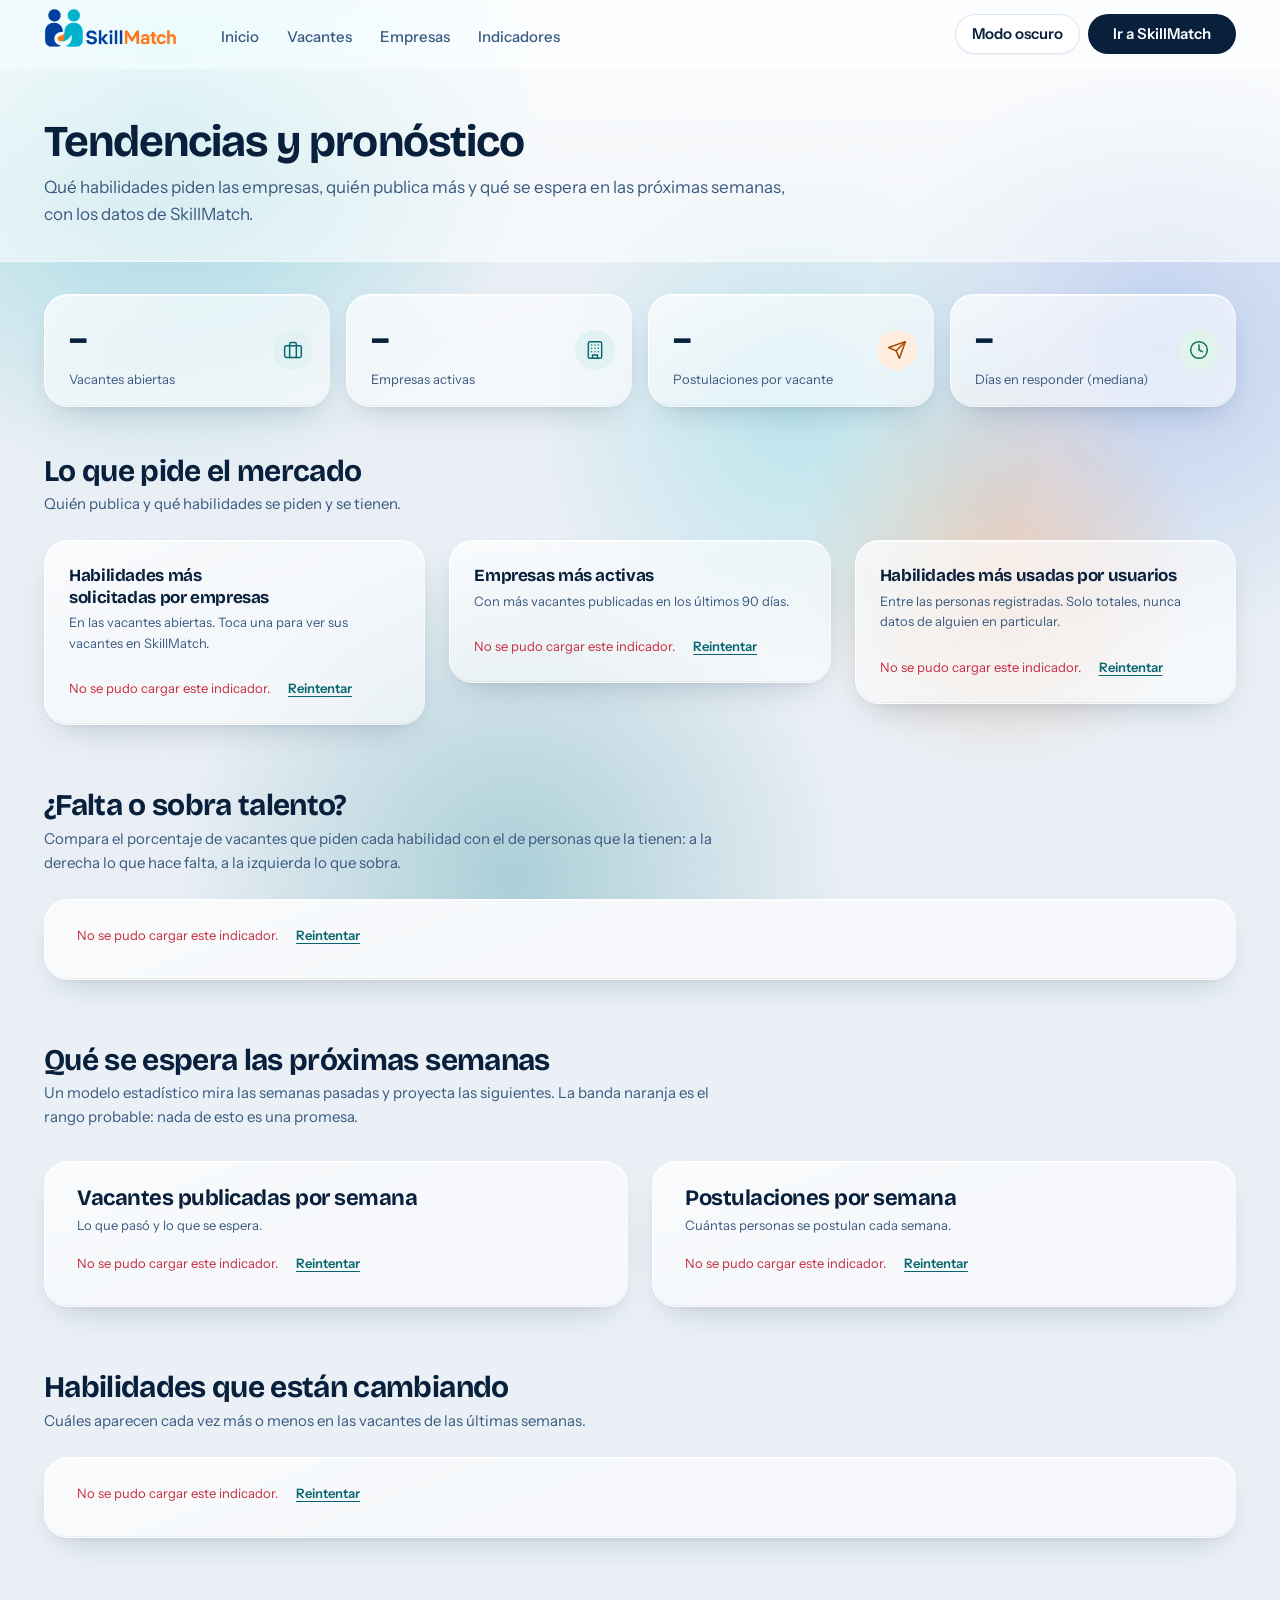
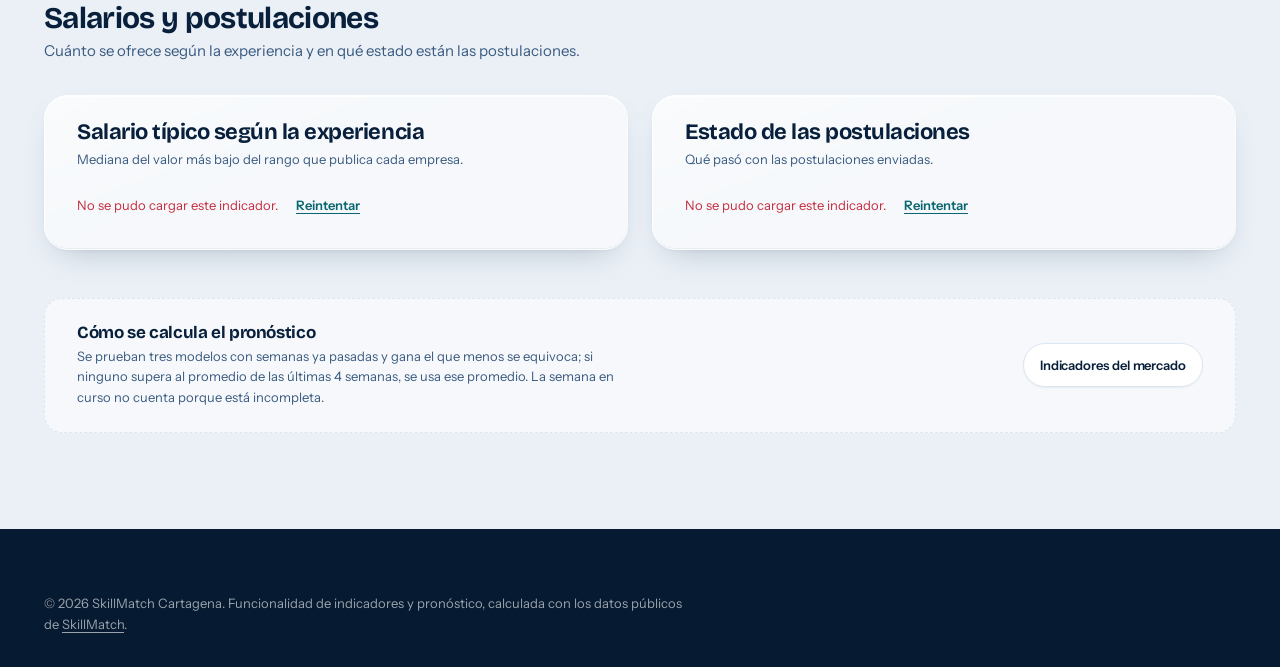
==== commit bbe18476: "Tendencias: tabla de brecha con barras desde el centro, anillo de estados y animaciones del sitio pr" ====
--- a/indicadores-api/web/index.html
+++ b/indicadores-api/web/index.html
@@ -59,10 +59,10 @@
             <div class="container">
 
                 <ul class="indicadores-cifras" aria-label="Cifras generales">
-                    <li><span class="ic-valor" data-cifra="vacantes_abiertas">–</span><span class="ic-nombre">Vacantes abiertas</span></li>
-                    <li><span class="ic-valor" data-cifra="empresas_activas">–</span><span class="ic-nombre">Empresas activas</span></li>
-                    <li><span class="ic-valor" data-cifra="postulaciones_por_vacante">–</span><span class="ic-nombre">Postulaciones por vacante</span></li>
-                    <li><span class="ic-valor" data-cifra="dias_mediana_respuesta" id="cifraCuarta">–</span><span class="ic-nombre" id="cifraCuartaNombre">Días en responder (mediana)</span></li>
+                    <li><span class="cifra-icono es-mar" aria-hidden="true"><svg class="ico" viewBox="0 0 24 24"><rect x="2" y="7" width="20" height="14" rx="2"/><path d="M16 21V5a2 2 0 0 0-2-2h-4a2 2 0 0 0-2 2v16"/></svg></span><span class="ic-valor" data-cifra="vacantes_abiertas">–</span><span class="ic-nombre">Vacantes abiertas</span></li>
+                    <li><span class="cifra-icono es-mar" aria-hidden="true"><svg class="ico" viewBox="0 0 24 24"><rect x="4" y="2" width="16" height="20" rx="2"/><path d="M9 22v-4h6v4"/><path d="M8 6h.01M16 6h.01M12 6h.01M12 10h.01M12 14h.01M16 10h.01M16 14h.01M8 10h.01M8 14h.01"/></svg></span><span class="ic-valor" data-cifra="empresas_activas">–</span><span class="ic-nombre">Empresas activas</span></li>
+                    <li><span class="cifra-icono es-chispa" aria-hidden="true"><svg class="ico" viewBox="0 0 24 24"><path d="m22 2-7 20-4-9-9-4Z"/><path d="M22 2 11 13"/></svg></span><span class="ic-valor" data-cifra="postulaciones_por_vacante">–</span><span class="ic-nombre">Postulaciones por vacante</span></li>
+                    <li><span class="cifra-icono es-verde" id="cifraCuartaIcono" aria-hidden="true"><svg class="ico" viewBox="0 0 24 24"><circle cx="12" cy="12" r="10"/><path d="M12 6v6l4 2"/></svg></span><span class="ic-valor" data-cifra="dias_mediana_respuesta" id="cifraCuarta">–</span><span class="ic-nombre" id="cifraCuartaNombre">Días en responder (mediana)</span></li>
                 </ul>
 
                 <!-- 1. Las tres tarjetas -->
@@ -91,26 +91,13 @@
                 <!-- 2. Brecha -->
                 <div class="tend-seccion">
                     <h2>¿Falta o sobra talento?</h2>
-                    <p>Compara el porcentaje de vacantes que piden cada habilidad con el de personas que la tienen.</p>
+                    <p>Compara el porcentaje de vacantes que piden cada habilidad con el de personas que la tienen: a la derecha lo que hace falta, a la izquierda lo que sobra.</p>
                 </div>
                 <article class="indicador indicador-ancho" aria-labelledby="tBrechaTitulo">
                     <h2 id="tBrechaTitulo" class="sr-only">Brecha entre lo que piden las empresas y lo que tienen las personas</h2>
-                    <ul class="leyenda" aria-hidden="true">
-                        <li><span class="leyenda-dot demanda"></span>Vacantes que la piden</li>
-                        <li><span class="leyenda-dot oferta"></span>Personas que la tienen</li>
-                        <li><span class="leyenda-union"></span>La distancia es la brecha</li>
-                    </ul>
                     <div class="tend-estado" id="tBrechaEstado"></div>
-                    <div class="brecha-columnas" id="tBrecha">
-                        <div>
-                            <h3>Se piden más de lo que se tiene</h3>
-                            <ul class="ib-lista" id="tFaltan"></ul>
-                        </div>
-                        <div>
-                            <h3>Las hay más de lo que se piden</h3>
-                            <ul class="ib-lista" id="tSobran"></ul>
-                        </div>
-                    </div>
+                    <!-- tendencias.js dibuja aquí el resumen y la tabla con barras desde el centro -->
+                    <div class="brecha" id="tBrecha"></div>
                 </article>
 
                 <!-- 3. Pronostico -->
--- a/indicadores-api/web/assets/css/app.css
+++ b/indicadores-api/web/assets/css/app.css
@@ -536,6 +536,12 @@
 .btn-primary-modal.btn-peligro:hover { filter: none; opacity: .92; }
 [data-theme="dark"] .btn-primary-modal.btn-peligro { color: var(--surface-inverse); }
 .confirmar-texto { margin-bottom: var(--s5); color: var(--ink-2); line-height: 1.6; }
+/* "Eliminar mi cuenta" (ui.js): lo que se borra y el enlace para descargar antes los datos */
+.eliminar-lista { margin: calc(-1 * var(--s3)) 0 var(--s5); padding-left: 1.25em; color: var(--ink-2); line-height: 1.6; list-style: disc; }
+.btn-enlace { display: inline-flex; align-items: center; gap: 6px; background: none; border: 0; padding: 0; font: inherit; font-weight: 600; color: var(--sea-deep); cursor: pointer; }
+.btn-enlace:hover:not(:disabled) { color: var(--sea); }
+.btn-enlace:disabled { color: var(--ink-muted); cursor: default; }
+.btn-enlace .ico { width: 18px; height: 18px; }
 /* Cerrar una vacante: lo que pasa, antes de confirmar (perfil-empresa.js) */
 .cierre-consecuencias { list-style: none; margin: calc(var(--s3) * -1) 0 var(--s5); padding: 0; display: grid; gap: var(--s3); }
 .cierre-consecuencias li { display: flex; gap: var(--s3); align-items: flex-start; color: var(--ink-2); line-height: 1.5; }
@@ -5971,8 +5977,9 @@
 /* "Mas" (ui.js, seccion 29): "Cambiar contrasena" y "Llenar con mi hoja de
    vida" van en un menu para que los botones quepan en una fila. El menu es el
    de Mensajes, pero debajo del boton y alineado a su derecha; la cabecera
-   queda por encima de las tarjetas de abajo para que no lo tapen */
-.profile-hero-new { position: relative; z-index: 3; }
+   queda por encima de las tarjetas de abajo para que no lo tapen. En Mi
+   empresa el menu tiene la cuenta: contrasena, descargar datos y eliminar */
+.profile-hero-new, .company-hero-new { position: relative; z-index: 3; }
 .perfil-mas { position: relative; }
 .perfil-mas .menu-acciones { position: absolute; top: calc(100% + 6px); right: 0; z-index: 5; white-space: nowrap; }
 @media (max-width: 760px) {
--- a/indicadores-api/web/assets/css/tendencias.css
+++ b/indicadores-api/web/assets/css/tendencias.css
@@ -50,7 +50,7 @@
 .ib-reintentar:hover { color: var(--sea); }
 .ib-nombre small { display: block; margin-top: 1px; font-size: var(--t-xs); font-weight: 400; color: var(--ink-muted); }
 
-/* ---------- Brecha y tendencias: dos columnas dentro de una tarjeta ---------- */
+/* ---------- Tendencias: dos columnas dentro de una tarjeta ---------- */
 .brecha-columnas { display: grid; grid-template-columns: repeat(2, minmax(0, 1fr)); gap: var(--s7); }
 .brecha-columnas h3 { font-size: var(--t-md); font-family: var(--font-display); color: var(--ink); }
 .brecha-columnas .ib-lista,
@@ -61,42 +61,10 @@
 
 .leyenda { list-style: none; margin: 0 0 var(--s5); padding: 0; display: flex; flex-wrap: wrap; gap: var(--s2) var(--s5); font-size: var(--t-xs); color: var(--ink-3); }
 .leyenda li { display: inline-flex; align-items: center; gap: 8px; }
-.leyenda-dot { width: 12px; height: 12px; border-radius: 50%; background: var(--sea); box-shadow: 0 0 0 2px var(--surface), 0 0 0 3px var(--hairline); }
-.leyenda-dot.oferta { background: var(--naranja); }
-.leyenda-union { width: 22px; height: 4px; border-radius: var(--r-pill); background: var(--ink-3); opacity: .35; }
 .leyenda-linea { width: 22px; height: 0; border-top: 3px solid var(--sea); border-radius: 2px; }
 .leyenda-linea.pron { border-top: 3px dashed var(--naranja); }
 .leyenda-banda { width: 22px; height: 12px; border-radius: 3px; background: var(--naranja-soft); border: 1px solid var(--naranja); }
 .leyenda-punto { width: 10px; height: 10px; border-radius: 50%; border: 2px solid var(--sea); background: var(--surface); }
-
-.br-fila { display: grid; grid-template-columns: minmax(0, 1fr) auto; align-items: baseline; gap: 6px var(--s3); }
-.br-datos { font-size: var(--t-xs); color: var(--ink-muted); font-variant-numeric: tabular-nums; white-space: nowrap; }
-/* Mancuerna: dos puntos sobre la misma pista y una línea entre ellos (la brecha) */
-.mz-pista { grid-column: 1 / -1; display: block; height: 22px; }
-.mz-interior { position: relative; display: block; height: 100%; margin: 0 7px; }   /* 7px = radio del punto: no se corta en los bordes */
-.mz-interior::before {
-    content: ""; position: absolute; left: -7px; right: -7px; top: 50%; height: 1px;
-    background: var(--hairline);
-}
-.mz-union {
-    position: absolute; top: 50%; height: 4px; margin-top: -2px; border-radius: var(--r-pill);
-    background: var(--ink-3); opacity: .35; transform: scaleX(0);
-}
-.mz-punto {
-    position: absolute; top: 50%; width: 14px; height: 14px; margin: -7px 0 0 -7px; border-radius: 50%;
-    background: var(--sea); box-shadow: 0 0 0 2px var(--surface);
-    opacity: 0; transform: scale(.4);
-}
-.mz-punto.oferta { background: var(--naranja); }
-.ib-lista.visible .mz-union { transform: scaleX(1); }
-.ib-lista.visible .mz-punto { opacity: 1; transform: scale(1); }
-@media (prefers-reduced-motion: no-preference) {
-    .mz-union { transition: transform .8s var(--ease-out) calc(var(--i, 0) * 70ms + 120ms); }
-    .mz-punto { transition: transform .5s var(--ease-out) calc(var(--i, 0) * 70ms), opacity .4s var(--ease-out) calc(var(--i, 0) * 70ms); }
-}
-@media (prefers-reduced-motion: reduce) {
-    .mz-union, .mz-punto { transition: none; }
-}
 
 /* ---------- Habilidades que suben o bajan ---------- */
 .tn-lista { list-style: none; padding: 0; margin: 0; display: flex; flex-direction: column; gap: var(--s4); }
@@ -184,3 +152,197 @@
 #cambiarTema { cursor: pointer; }
 footer a { color: inherit; text-decoration: underline; text-underline-offset: 3px; }
 .brecha-columnas:has(> [hidden]) { grid-template-columns: minmax(0, 1fr); }
+
+/* =====================================================================
+   Rediseño de las tarjetas y animaciones (las del sitio principal)
+   Reglas de app.css: solo se animan transform y opacity; lo que depende
+   del mouse solo con mouse fino; con "reducir movimiento" nada se mueve.
+   ===================================================================== */
+
+/* ---------- Entrada de los bloques al hacer scroll (como .reveal) ----------
+   tendencias.js pone .con-movimiento en <html>: sin JavaScript no se esconde nada */
+.con-movimiento .revelar { opacity: 0; transform: translateY(18px); }
+.con-movimiento .revelar.revelado {
+    opacity: 1; transform: none;
+    transition: opacity var(--dur-3, 480ms) var(--ease-out), transform var(--dur-3, 480ms) var(--ease-out);
+    transition-delay: var(--retraso, 0ms);
+}
+
+/* ---------- Las tarjetas suben un poco con el mouse (como en Mi perfil) ---------- */
+.indicador, .indicadores-cifras > li { transition: transform .24s var(--ease-out); }
+@media (hover: hover) and (pointer: fine) and (prefers-reduced-motion: no-preference) {
+    .indicador:not(.revelar):hover, .indicadores-cifras > li:not(.revelar):hover { transform: translateY(-3px); }
+}
+
+/* ---------- Cifras grandes: icono en su círculo ---------- */
+.indicadores-cifras > li { position: relative; padding-right: calc(var(--s5) + 44px); }
+.indicadores-cifras .cifra-icono { top: 50%; right: var(--s4); margin-top: -20px; }
+@media (max-width: 700px) {
+    .indicadores-cifras > li { padding-right: var(--s4); padding-top: calc(var(--s4) + 40px); }
+    .indicadores-cifras .cifra-icono { top: var(--s3); right: auto; left: var(--s4); margin-top: 0; width: 34px; height: 34px; }
+    .indicadores-cifras .cifra-icono .ico { width: 17px; height: 17px; }
+}
+
+/* ---------- Rankings: puesto, barra con degradado y un destello que la cruza ---------- */
+.ib-lista.con-rango .ib-fila { grid-template-columns: 26px minmax(0, 1fr) auto; }
+.ib-lista.con-rango .ib-barra { grid-column: 2 / -1; }
+.ib-rango {
+    display: grid; place-items: center; align-self: center;
+    width: 24px; height: 24px; border-radius: 50%;
+    background: var(--hairline-soft); color: var(--ink-3);
+    font-family: var(--font-display); font-size: var(--t-xs); font-weight: 700; font-variant-numeric: tabular-nums;
+}
+.ib-fila.destacada .ib-rango { background: var(--naranja-soft); color: var(--naranja-texto); }
+.ib-fila { position: relative; }
+.ib-fila::before {
+    content: ""; position: absolute; inset: -6px -10px; z-index: -1; border-radius: var(--r-md);
+    background: var(--hairline-soft); opacity: 0; transition: opacity .2s var(--ease-out);
+}
+@media (hover: hover) and (pointer: fine) { .ib-fila:hover::before { opacity: 1; } }
+.ib-lista { isolation: isolate; }
+.ib-barra > span { position: relative; overflow: hidden; background: linear-gradient(90deg, var(--sea-deep), var(--sea)); }
+.ib-fila.destacada .ib-barra > span { background: linear-gradient(90deg, #E8650C, var(--naranja)); }
+.ib-barra > span::after {
+    content: ""; position: absolute; inset: 0;
+    background: linear-gradient(100deg, transparent 30%, rgba(255, 255, 255, .55) 50%, transparent 70%);
+    transform: translateX(-110%);
+}
+@media (prefers-reduced-motion: no-preference) {
+    .ib-lista.visible .ib-barra > span::after { animation: barra-destello 1.1s var(--ease-out) calc(var(--i, 0) * 70ms + .75s) both; }
+}
+@keyframes barra-destello { to { transform: translateX(110%); } }
+
+/* ---------- Estado de las postulaciones: anillo que gira al dibujarse ---------- */
+.dona-caja { display: grid; grid-template-columns: 148px minmax(0, 1fr); align-items: center; gap: var(--s6); }
+.dona { position: relative; width: 148px; aspect-ratio: 1; }
+.dona svg { width: 100%; height: 100%; overflow: visible; }
+.dona circle { fill: none; }
+.dona-pista { stroke: var(--hairline-soft); }
+.dona-giro { transform: rotate(-90deg); transform-origin: 60px 60px; transform-box: view-box; }
+.dona-tramo { stroke: var(--ink-muted); }
+.dona-tramo.pendiente { stroke: var(--sol); }
+.dona-tramo.revisada { stroke: var(--sea); }
+.dona-tramo.aceptada { stroke: var(--verde); }
+.dona-tramo.rechazada { stroke: var(--ink-muted); }
+.dona-centro { position: absolute; inset: 0; display: flex; flex-direction: column; align-items: center; justify-content: center; text-align: center; }
+.dona-centro strong { font-family: var(--font-display); font-size: 1.6rem; font-weight: 800; line-height: 1; color: var(--ink); font-variant-numeric: tabular-nums; }
+.dona-centro small { margin-top: 4px; font-size: var(--t-xs); color: var(--ink-muted); }
+.dona-leyenda { list-style: none; margin: 0; padding: 0; display: flex; flex-direction: column; gap: var(--s3); }
+.dona-leyenda li { display: grid; grid-template-columns: 12px minmax(0, 1fr) auto; align-items: baseline; gap: var(--s3); font-size: var(--t-sm); }
+.dona-punto { width: 10px; height: 10px; border-radius: 50%; background: var(--ink-muted); align-self: center; }
+.pendiente .dona-punto { background: var(--sol); }
+.revisada .dona-punto { background: var(--sea); }
+.aceptada .dona-punto { background: var(--verde); }
+.dona-nombre { font-weight: 600; color: var(--ink-2); }
+.dona-valor { font-weight: 700; color: var(--ink); font-variant-numeric: tabular-nums; white-space: nowrap; }
+.dona-valor small { margin-left: 8px; font-size: var(--t-xs); font-weight: 500; color: var(--ink-muted); }
+@media (prefers-reduced-motion: no-preference) {
+    .ib-lista:not(.visible) .dona { opacity: 0; transform: scale(.88); }
+    .ib-lista:not(.visible) .dona-leyenda li { opacity: 0; transform: translateX(10px); }
+    .ib-lista.visible .dona { transition: opacity .5s var(--ease-out), transform .7s var(--ease-out); }
+    .ib-lista.visible .dona-giro { animation: dona-gira 1.1s var(--ease-out) both; }
+    .ib-lista.visible .dona-tramo { animation: aparece .45s var(--ease-out) calc(var(--i, 0) * 140ms + .15s) both; }
+    .ib-lista.visible .dona-leyenda li { transition: opacity .4s var(--ease-out), transform .5s var(--ease-out); transition-delay: calc(var(--i, 0) * 80ms + .2s); }
+}
+@keyframes dona-gira { from { transform: rotate(-230deg); } to { transform: rotate(-90deg); } }
+@keyframes aparece { from { opacity: 0; } }
+@media (max-width: 420px) {
+    .dona-caja { grid-template-columns: minmax(0, 1fr); justify-items: center; }
+    .dona-leyenda { width: 100%; }
+}
+
+/* ---------- ¿Falta o sobra talento? Resumen + tabla con barras desde el centro ---------- */
+.brecha { display: flex; flex-direction: column; gap: var(--s5); }
+.br-resumen { list-style: none; margin: 0; padding: 0; display: grid; grid-template-columns: repeat(3, minmax(0, 1fr)); gap: var(--s4); }
+.br-resumen li {
+    position: relative; overflow: hidden; display: flex; flex-direction: column; gap: 2px;
+    padding: var(--s4) var(--s5); border-radius: 18px;
+    background: var(--vidrio-tinte-fino, var(--hairline-soft));
+    border: 1px solid var(--vidrio-borde-fino, var(--hairline));
+    box-shadow: var(--vidrio-brillo-fino, none);
+}
+.br-resumen li::before { content: ""; position: absolute; left: 0; top: 0; bottom: 0; width: 4px; background: var(--hairline); }
+.br-resumen li.falta::before { background: var(--naranja); }
+.br-resumen li.sobra::before { background: var(--sea); }
+.br-r-titulo { font-size: var(--t-xs); font-weight: 600; color: var(--ink-muted); text-transform: uppercase; letter-spacing: .04em; }
+.br-resumen strong { font-family: var(--font-display); font-size: var(--t-lg); color: var(--ink); overflow-wrap: anywhere; }
+.br-r-valor { font-size: var(--t-sm); font-weight: 700; color: var(--ink-3); font-variant-numeric: tabular-nums; }
+.br-resumen .falta .br-r-valor, .br-fila.falta .br-valor { color: var(--naranja-texto); }
+.br-resumen .sobra .br-r-valor, .br-fila.sobra .br-valor { color: var(--sea-deep); }
+[data-theme="dark"] :is(.br-resumen .sobra .br-r-valor, .br-fila.sobra .br-valor) { color: var(--sea); }
+
+.br-marco { overflow-x: auto; margin: 0 calc(var(--s2) * -1); padding: 0 var(--s2); }
+.br-tabla { width: 100%; border-collapse: collapse; font-size: var(--t-sm); }
+.br-tabla th, .br-tabla td { padding: 11px var(--s3); text-align: left; vertical-align: middle; }
+.br-tabla thead th { padding-bottom: var(--s3); font-size: var(--t-xs); font-weight: 700; color: var(--ink-muted); border-bottom: 1px solid var(--hairline); }
+.br-tabla .num { text-align: right; font-variant-numeric: tabular-nums; white-space: nowrap; color: var(--ink-2); }
+.br-tabla tbody th { font-weight: 600; color: var(--ink-2); }
+.br-tabla tbody th a { color: inherit; text-decoration: underline; text-decoration-color: var(--hairline); text-underline-offset: 3px; }
+.br-tabla tbody th a:hover { color: var(--sea-deep); text-decoration-color: currentColor; }
+.br-fila td, .br-fila th { border-bottom: 1px solid var(--hairline-soft); }
+.br-fila { transition: background-color .2s var(--ease-out); }
+@media (hover: hover) and (pointer: fine) { .br-fila:hover { background: var(--hairline-soft); } }
+.br-movil { display: none; }
+
+/* Fila de grupo: "Se piden más..." / "Las hay más..." */
+.br-grupo th { padding-top: var(--s5); font-size: var(--t-xs); font-weight: 700; text-transform: uppercase; letter-spacing: .05em; color: var(--ink-3); }
+.br-grupo:first-child th { padding-top: var(--s4); }
+.br-grupo-punto { display: inline-block; width: 8px; height: 8px; margin-right: 8px; border-radius: 50%; vertical-align: 1px; background: var(--naranja); }
+.br-grupo.sobra .br-grupo-punto { background: var(--sea); }
+
+/* La barra sale de la línea del centro: a la derecha falta, a la izquierda sobra */
+.br-cab { width: 46%; }
+.br-celda { width: 46%; }
+.br-celda { white-space: nowrap; }
+.br-diverge, .br-eje { position: relative; display: inline-block; vertical-align: middle; width: calc(100% - 5.6em); }
+.br-diverge { height: 14px; }
+.br-diverge::before { content: ""; position: absolute; left: 50%; top: -14px; bottom: -14px; width: 1px; background: var(--hairline); }
+.br-barra { position: absolute; top: 0; height: 100%; width: calc(50% * var(--w, 0)); border-radius: var(--r-pill); transform: scaleX(0); }
+.br-fila.falta .br-barra { left: 50%; transform-origin: left center; background: linear-gradient(90deg, rgba(255, 118, 24, .5), var(--naranja)); }
+.br-fila.sobra .br-barra { right: 50%; transform-origin: right center; background: linear-gradient(270deg, rgba(11, 126, 140, .45), var(--sea)); }
+.brecha.visible .br-barra { transform: scaleX(1); }
+.br-valor { display: inline-block; width: 5.2em; margin-left: .4em; text-align: right; font-weight: 700; font-variant-numeric: tabular-nums; vertical-align: middle; }
+.br-eje { display: inline-flex; justify-content: space-between; }
+.br-eje span { flex: 1; }
+.br-eje span:first-child { text-align: right; padding-right: 10px; color: var(--sea-deep); }
+.br-eje span:last-child { padding-left: 10px; color: var(--naranja-texto); }
+[data-theme="dark"] .br-eje span:first-child { color: var(--sea); }
+.br-nota { margin: 0; font-size: var(--t-xs); color: var(--ink-muted); max-width: 80ch; }
+@media (prefers-reduced-motion: no-preference) {
+    .brecha:not(.visible) .br-fila, .brecha:not(.visible) .br-resumen li { opacity: 0; }
+    .brecha:not(.visible) .br-resumen li { transform: translateY(10px); }
+    .brecha.visible .br-resumen li { transition: opacity .45s var(--ease-out), transform .55s var(--ease-out); }
+    .brecha.visible .br-resumen li:nth-child(2) { transition-delay: 80ms; }
+    .brecha.visible .br-resumen li:nth-child(3) { transition-delay: 160ms; }
+    .brecha.visible .br-fila { transition: opacity .4s var(--ease-out) calc(var(--i, 0) * 70ms + .2s), background-color .2s var(--ease-out); }
+    .brecha.visible .br-barra { transition: transform .9s var(--ease-out) calc(var(--i, 0) * 70ms + .3s); }
+}
+@media (max-width: 760px) {
+    .br-resumen { grid-template-columns: minmax(0, 1fr); gap: var(--s3); }
+    .br-resumen li { padding: var(--s3) var(--s4); }
+    .br-col { display: none; }
+    .br-movil { display: block; margin-top: 2px; font-size: var(--t-xs); font-weight: 400; color: var(--ink-muted); }
+    .br-movil > span { display: block; white-space: nowrap; }
+    .br-tabla th, .br-tabla td { padding: 10px var(--s2); }
+    .br-cab, .br-celda { width: 55%; }
+}
+
+/* ---------- Habilidades que suben o bajan: las filas llegan una tras otra ---------- */
+@media (prefers-reduced-motion: no-preference) {
+    .tn-lista:not(.visible) .tn-fila { opacity: 0; transform: translateX(-10px); }
+    .tn-lista:not(.visible) .tn-fila.baja { transform: translateX(10px); }
+    .tn-lista.visible .tn-fila { transition: opacity .4s var(--ease-out), transform .55s var(--ease-out); transition-delay: calc(var(--i, 0) * 80ms); }
+}
+
+/* ---------- Pronóstico: la línea se dibuja de izquierda a derecha y los puntos saltan ---------- */
+.g-corte, .g-punto { transform-box: fill-box; }
+.g-corte { transform-origin: left center; }
+.g-punto { transform-origin: center; }
+@media (prefers-reduced-motion: no-preference) {
+    .grafica:not(.visible) .g-corte { transform: scaleX(0); }
+    .grafica.visible .g-corte { animation: g-corte 1.3s var(--ease-out) both; }
+    .grafica.visible .g-punto { animation: g-punto .45s var(--ease-out) calc(1.05s + var(--i, 0) * 110ms) both; }
+    .g-quieto .g-corte, .g-quieto .g-punto { animation: none !important; transform: none !important; }
+}
+@keyframes g-corte { from { transform: scaleX(0); } }
+@keyframes g-punto { from { opacity: 0; transform: scale(0); } }
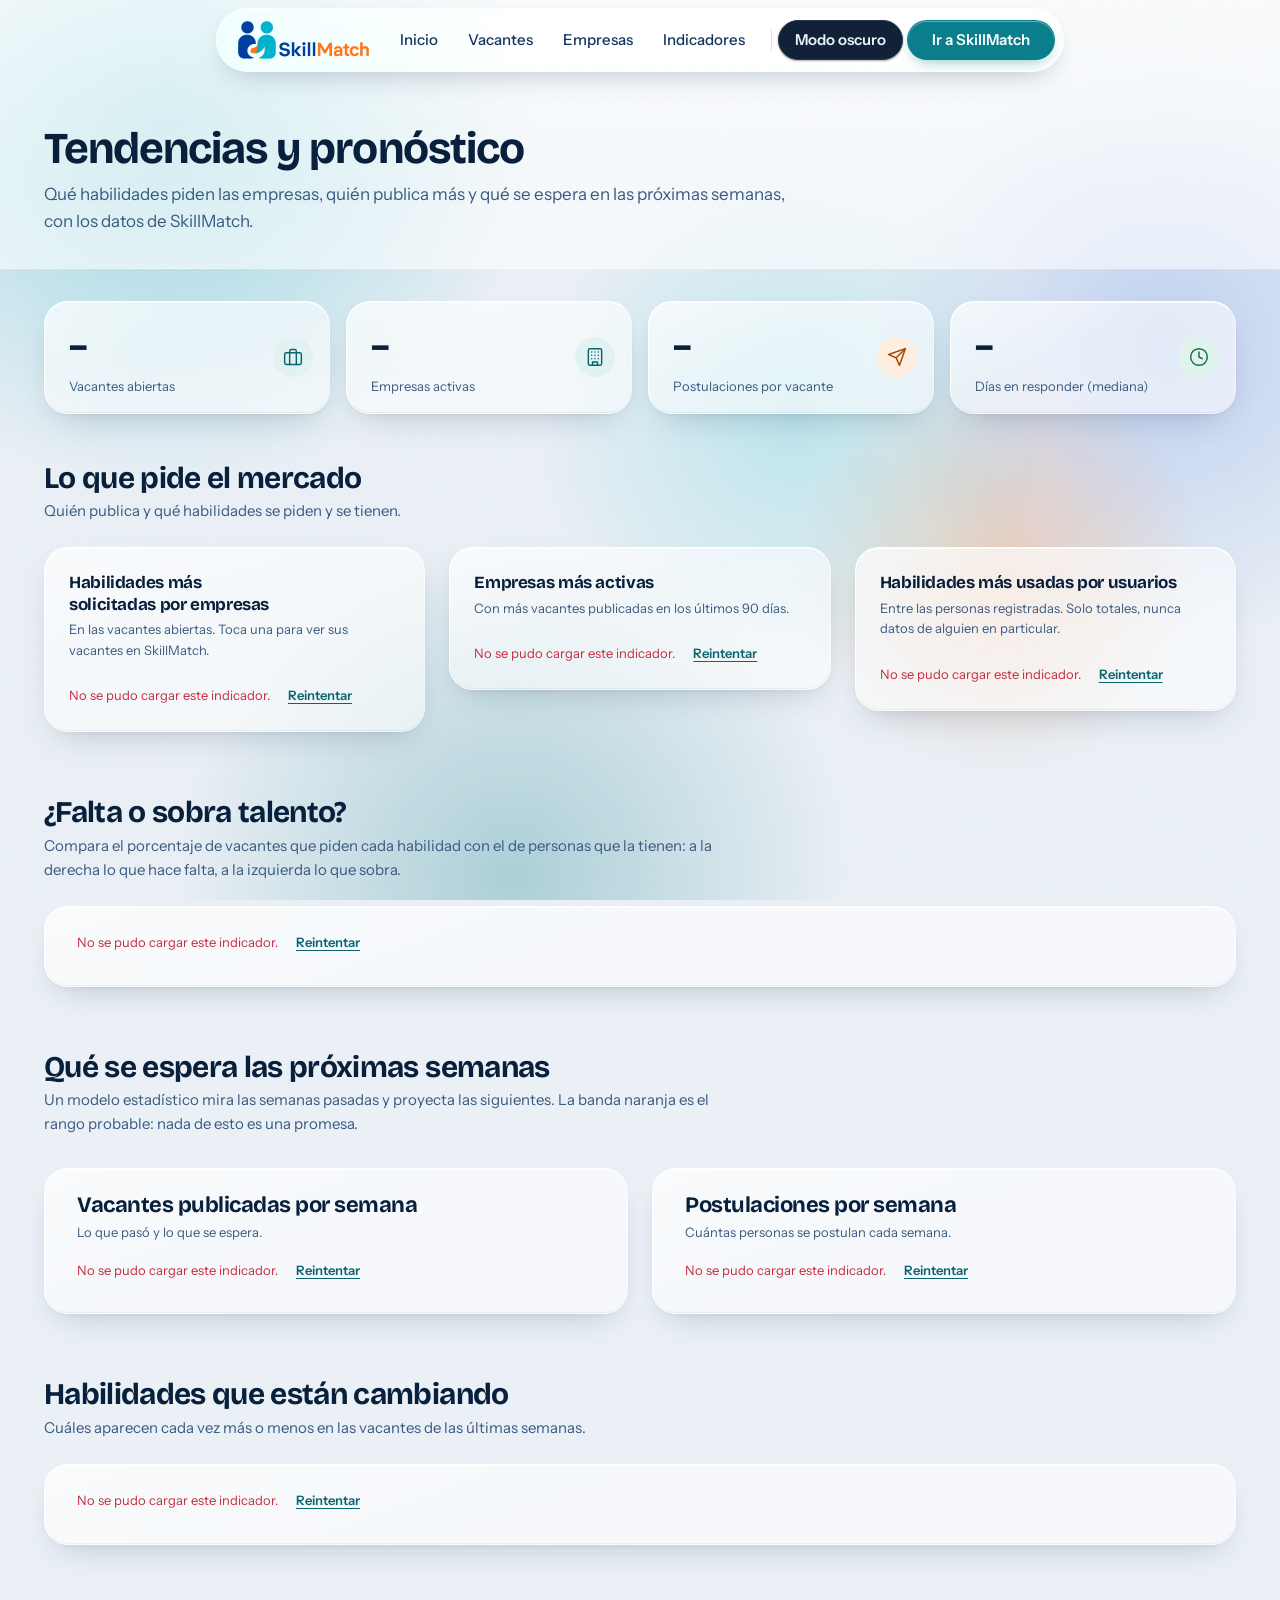
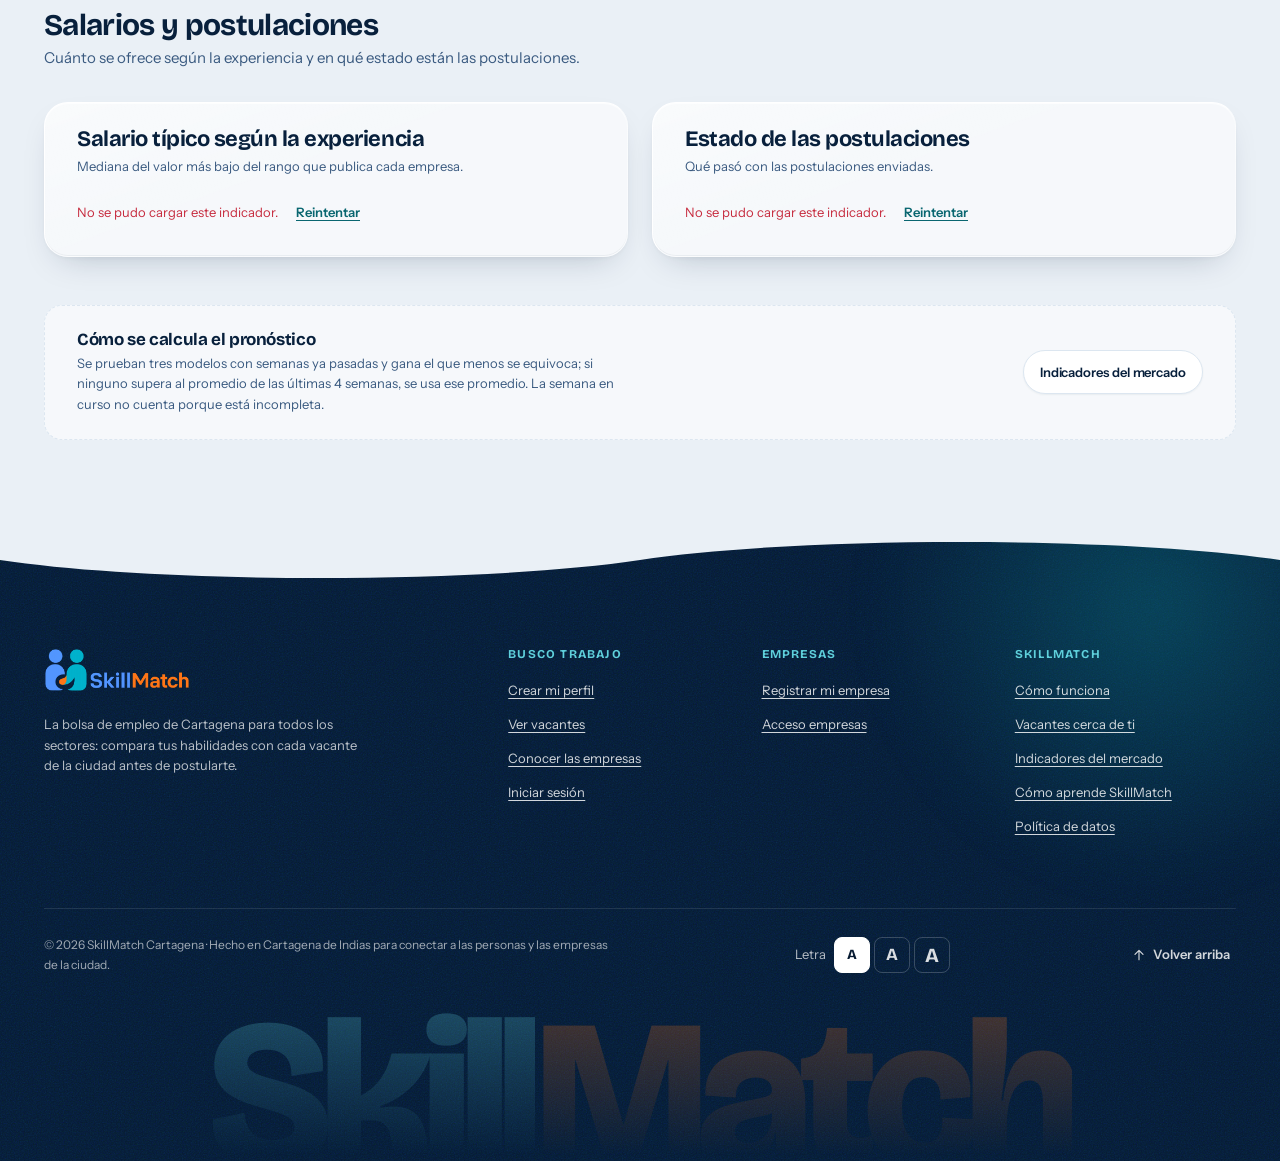
==== commit a04f9d2a: "Pie de pagina grande del proyecto principal (pie.js) y fuentes locales en index.html" ====
--- a/indicadores-api/web/index.html
+++ b/indicadores-api/web/index.html
@@ -14,9 +14,9 @@
     <link rel="apple-touch-icon" href="assets/img/favicon/apple-touch-icon.png">
     <meta name="theme-color" content="#EDF2F8">
     <script src="assets/js/tema.js"></script>
-    <link rel="preconnect" href="https://fonts.googleapis.com">
-    <link rel="preconnect" href="https://fonts.gstatic.com" crossorigin>
-    <link rel="stylesheet" href="https://fonts.googleapis.com/css2?family=Bricolage+Grotesque:opsz,wght@12..96,400;12..96,600;12..96,700;12..96,800&family=Instrument+Sans:wght@400;500;600;700&display=swap">
+    <!-- Fuentes guardadas en el proyecto (assets/fonts, app.css seccion 77), igual que en SkillMatch -->
+    <link rel="preload" href="assets/fonts/instrument-sans-latin.woff2" as="font" type="font/woff2" crossorigin>
+    <link rel="preload" href="assets/fonts/bricolage-grotesque-latin.woff2" as="font" type="font/woff2" crossorigin>
     <link rel="stylesheet" href="assets/css/app.css">
     <link rel="stylesheet" href="assets/css/tendencias.css">
 </head>
@@ -172,11 +172,12 @@
 
     <footer>
         <div class="container">
-            <p>&copy; 2026 SkillMatch Cartagena. Funcionalidad de indicadores y pronóstico, calculada con los datos públicos de <a href="https://skillmatch-yz37.onrender.com/">SkillMatch</a>.</p>
+            <p>&copy; 2026 SkillMatch Cartagena. Hecho para conectar a las personas y las empresas de la ciudad.</p>
         </div>
     </footer>
 
     <script src="assets/js/base.js"></script>
     <script src="assets/js/tendencias.js"></script>
+    <script src="assets/js/pie.js"></script>
 </body>
 </html>
--- a/indicadores-api/web/assets/css/app.css
+++ b/indicadores-api/web/assets/css/app.css
@@ -213,7 +213,6 @@
     padding-inline: var(--s5);
 }
 
-.stack > * + * { margin-top: var(--s4); }
 
 main { display: block; }
 
@@ -344,21 +343,22 @@
     to   { transform: scaleX(1); opacity: 1; }
 }
 
-/* Linea que se desliza bajo el menu (ui.js, seccion 27). Solo con mouse y sin
-   "reducir movimiento"; entonces la linea fija de cada enlace no se dibuja.
-   Mide 100 px y el JS la estira con scaleX hasta el ancho del enlace. */
+/* Pastilla que se desliza por el menu (ui.js, seccion 27). Solo con mouse y sin
+   "reducir movimiento"; entonces el enlace activo no lleva su pastilla fija.
+   El JS le da el ancho y el alto del enlace y la mueve con transform. */
 .nav-left:has(.con-linea) { position: relative; }
 .nav-links.con-linea a.active-nav::after,
 .nav-links.con-linea a.active::after { display: none; }
-.nav-linea {
+.nav-pastilla {
     position: absolute; left: 0; top: 0;
-    width: 100px; height: 2.5px;
+    width: 100px; height: 38px;
     border-radius: var(--r-pill);
-    background: var(--sea);
+    background: var(--surface);
+    box-shadow: var(--sh-2);
     transform-origin: left center;
     opacity: 0;
     pointer-events: none;
-    transition: transform .35s var(--ease-out), opacity .2s var(--ease);
+    transition: transform .45s cubic-bezier(.34, 1.3, .64, 1), opacity .2s var(--ease);
 }
 
 /* Interruptor de tema — lo inyecta ui.js dentro de la barra */
@@ -406,15 +406,6 @@
     background: var(--surface) !important;
 }
 
-.nav-toggle {
-    display: none;
-    width: 42px; height: 42px;
-    align-items: center; justify-content: center;
-    border-radius: var(--r-sm);
-    color: var(--ink);
-    border: 1px solid var(--hairline);
-    background: var(--surface);
-}
 
 /* ---------- 7. Barra inferior movil ---------- */
 
@@ -588,36 +579,20 @@
     box-shadow: var(--sh-2);
 }
 
-.btn-ghost {
-    background: transparent;
-    color: var(--ink-3);
-    padding-inline: var(--s3);
-}
-.btn-ghost:hover { background: var(--hairline-soft); color: var(--ink); }
-
-.btn-danger,
-.btn-reject,
+
 .btn-delete-item {
     background: var(--surface);
     color: var(--rojo);
     border-color: #F3CDD2;
 }
-.btn-danger:hover,
-.btn-reject:hover,
 .btn-delete-item:hover {
     background: var(--rojo);
     border-color: var(--rojo);
     color: #fff;
 }
 
-.btn-accept {
-    background: var(--verde);
-    color: #fff;
-}
-.btn-accept:hover { background: #0C6B49; color: #fff; }
 
 .btn-small,
-.btn-mini-action,
 .btn-offer-action {
     padding: 7px var(--s4);
     font-size: var(--t-sm);
@@ -629,10 +604,9 @@
     align-items: center;
     gap: 6px;
     font-weight: 600;
-    transition: all .16s var(--ease);
+    transition: border-color .16s var(--ease), color .16s var(--ease), background-color .16s var(--ease);
 }
 .btn-small:hover,
-.btn-mini-action:hover,
 .btn-offer-action:hover {
     border-color: var(--sea);
     color: var(--sea-deep);
@@ -648,7 +622,6 @@
 [data-theme="dark"] .btn-primary.btn-small,
 [data-theme="dark"] .btn-primary.btn-small:hover { color: var(--surface-inverse); }
 
-.btn-block { width: 100%; }
 
 .btn-icon,
 .btn-close-modal,
@@ -693,8 +666,7 @@
 
 .form-group { display: flex; flex-direction: column; gap: 7px; margin-bottom: var(--s4); }
 
-.form-group label,
-.field-label {
+.form-group label {
     font-size: var(--t-sm);
     font-weight: 600;
     color: var(--ink-2);
@@ -762,7 +734,7 @@
     line-height: 1.5;
 }
 
-.error-message, .error-text, .field-error {
+.error-message, .error-text {
     display: flex;
     align-items: flex-start;
     gap: 6px;
@@ -836,7 +808,7 @@
     border: 1.5px solid #BBCBDC;
     background: var(--surface);
     cursor: pointer;
-    transition: all .15s var(--ease);
+    transition: background-color .15s var(--ease), border-color .15s var(--ease), box-shadow .15s var(--ease);
 }
 input[type="checkbox"] { border-radius: 6px; }
 input[type="radio"]    { border-radius: 50%; }
@@ -926,27 +898,21 @@
 .profile-card,
 .filter-card,
 .sidebar-widget,
-.section-card,
-.stat-box,
 .offer-card,
 .opportunity-card,
-.result-card,
 .connection-card,
 .suggestion-card,
-.application-card,
-.roadmap-card {
+.application-card {
     background: var(--surface);
     border: 1px solid var(--hairline);
     border-radius: var(--r-lg);
     box-shadow: var(--sh-1);
 }
 
-.card-header,
 .section-card-header,
 .section-header,
 .card-header-opp,
 .offer-card-header,
-.result-header,
 .connection-header,
 .suggestion-header,
 .application-header,
@@ -972,7 +938,7 @@
 
 .section-card-body { padding: var(--s5); }
 
-.card-description, .result-description, .description, .connection-note {
+.card-description, .description, .connection-note {
     color: var(--ink-3);
     font-size: var(--t-base);
     line-height: 1.65;
@@ -982,9 +948,12 @@
     overflow: hidden;
 }
 
-.card-footer, .card-actions, .result-actions,
-.connection-actions, .suggestion-actions,
-.application-actions, .offer-card-actions {
+.card-footer,
+.card-actions,
+.connection-actions,
+.suggestion-actions,
+.application-actions,
+.offer-card-actions {
     display: flex;
     align-items: center;
     gap: var(--s2);
@@ -1059,29 +1028,32 @@
 /* En pantallas tactiles, los botones pequenos crecen hasta 44px y los
    enlaces/iconos diminutos reciben una zona tactil invisible */
 @media (pointer: coarse) {
-    .btn-save, .btn-apply, .btn-apply-compact, .btn-new-message, .btn-add-skill,
-    .btn-edit-profile, .btn-edit-cover, .btn-apply-filters,
-    .btn-edit-profile-inline, .btn-edit-cover-new { min-height: 44px; }
+    .btn-save,
+    .btn-apply,
+    .btn-apply-compact,
+    .btn-new-message,
+    .btn-add-skill,
+    .btn-edit-profile,
+    .btn-edit-cover { min-height: 44px; }
     /* Los del perfil de empresa faltaban: solo estaban los del perfil de usuario */
-    .btn-edit-avatar, .btn-edit-logo-new, .btn-icon-action { min-width: 44px; min-height: 44px; }
+    .btn-edit-avatar, .btn-icon-action { min-width: 44px; min-height: 44px; }
     /* Botones de icono (agregar, menu de la oferta, cerrar) y acciones de las ofertas */
     .btn-icon, .btn-close-modal, .modal-close, .notifications-btn { min-width: 44px; min-height: 44px; }
     /* "Nueva oferta" medía 26 px de alto */
     .btn-new-offer { min-height: 44px; }
-    .btn-small, .btn-mini-action, .btn-offer-action { min-height: 44px; }
+    .btn-small, .btn-offer-action { min-height: 44px; }
     /* Barra superior: logo y botones de sesion; campo para subir archivos */
     .logo a, .btn-login, .btn-register, input[type="file"] { min-height: 44px; }
     /* "Ver detalle" de cada vacante */
     .btn-ver-detalle { min-height: 44px; }
-    .btn-remove-skill, .project-link { position: relative; }
-    .btn-remove-skill::after, .project-link::after { content: ""; position: absolute; inset: -12px; }
+    .btn-remove-skill { position: relative; }
+    .btn-remove-skill::after { content: ""; position: absolute; inset: -12px; }
 }
 
 /* Tarjeta de oferta: el bloque mas repetido de la app.
    Hover discreto — sube 2px y el borde toma color, nada mas. */
 .offer-card,
-.opportunity-card,
-.result-card {
+.opportunity-card {
     padding: var(--s5);
     display: flex;
     flex-direction: column;
@@ -1089,19 +1061,18 @@
     transition: transform .2s var(--ease), box-shadow .24s var(--ease), border-color .2s var(--ease);
 }
 .offer-card:hover,
-.opportunity-card:hover,
-.result-card:hover {
+.opportunity-card:hover {
     transform: translateY(-2px);
     border-color: #C6D6E6;
     box-shadow: var(--sh-3);
 }
 
-.result-header, .offer-card-header, .card-header-opp {
+.offer-card-header, .card-header-opp {
     align-items: flex-start;
 }
 
 p.job-title { line-height: 1.2; } /* la de la demo de la portada es un parrafo */
-.job-title, .result-title, .offer-title-section h3, .offer-title-section h4 {
+.job-title, .offer-title-section h3, .offer-title-section h4 {
     font-family: var(--font-display);
     font-size: var(--t-md);
     font-weight: 700;
@@ -1110,7 +1081,7 @@
     line-height: 1.25;
 }
 
-.company-name, .result-company, .company, .result-company-info {
+.company-name, .company {
     font-size: var(--t-base);
     font-weight: 600;
     color: var(--ink-3);
@@ -1120,8 +1091,11 @@
 .enlace-empresa:hover { color: var(--sea-deep); text-decoration: underline; text-underline-offset: 3px; }
 [data-theme="dark"] .enlace-empresa:hover { color: var(--sea); }
 
-.company-logo-opp, .result-logo, .company-logo-compact, .connection-avatar-circle,
-.conversation-avatar, .candidate-mini-avatar, .empresa-avatar {
+.company-logo-opp,
+.company-logo-compact,
+.connection-avatar-circle,
+.conversation-avatar,
+.empresa-avatar {
     width: 48px; height: 48px;
     flex: 0 0 auto;
     border-radius: var(--r-md);
@@ -1137,12 +1111,12 @@
     border: 1px solid var(--hairline-soft);
     overflow: hidden;
 }
-.connection-avatar-circle, .conversation-avatar, .candidate-mini-avatar { border-radius: 50%; }
+.connection-avatar-circle, .conversation-avatar { border-radius: 50%; }
 /* El logo de la empresa en lugar de la inicial, cuando lo tiene (ui.js, seccion 28) */
 .company-logo-opp > img, .cv-logo > img { display: block; width: 100%; height: 100%; object-fit: cover; }
 .cv-logo.con-logo { overflow: hidden; }
 
-.card-meta, .result-meta, .card-info, .offer-card-info, .connection-info, .result-salary {
+.card-meta, .card-info, .offer-card-info, .connection-info {
     display: flex;
     flex-wrap: wrap;
     align-items: center;
@@ -1167,7 +1141,6 @@
     white-space: nowrap;
 }
 
-.result-salary { color: var(--verde); font-weight: 600; }
 
 /* ---------- 11. Anillo de compatibilidad ---------- */
 /* El gesto distintivo del producto: el porcentaje se dibuja como anillo. */
@@ -1212,8 +1185,6 @@
 .match-ring[data-level="alto"] { --ring-color: var(--naranja); --ring-texto: var(--naranja-texto); }
 .match-ring[data-level="medio"] { --ring-color: var(--sea); }
 .match-ring[data-level="bajo"] { --ring-color: var(--ink-muted); }
-.match-ring-sm { width: 44px; height: 44px; }
-.match-ring-sm > span { font-size: var(--t-xs); }
 
 /* El porcentaje lo anima ui.js cuadro a cuadro; aqui solo la entrada,
    para no pisar el valor que va escribiendo el script. */
@@ -1229,26 +1200,12 @@
 }
 
 /* Version textual heredada */
-.match-badge, .result-match, .match-text {
-    display: inline-flex;
-    align-items: center;
-    gap: 5px;
-    padding: 4px var(--s3);
-    border-radius: var(--r-pill);
-    background: var(--naranja-soft);
-    color: var(--naranja-deep);
-    font-size: var(--t-xs);
-    font-weight: 700;
-    letter-spacing: -0.005em;
-}
 
 /* ---------- 12. Etiquetas y estados ---------- */
 
 .badge,
 .status-badge,
-.role-tag,
 .connection-type,
-.suggestion-category,
 .education-badge,
 .experience-badge,
 .skill-level {
@@ -1266,19 +1223,18 @@
     border: 1px solid transparent;
 }
 
-.status-badge.pendiente,  .badge-warn  { background: var(--sol-soft);  color: var(--sol-deep); }
-.status-badge.aceptada,   .badge-ok    { background: var(--verde-soft); color: var(--verde-texto); } /* con --verde quedaba en 4,1:1 */
-.status-badge.rechazada,  .badge-error { background: var(--rojo-soft);  color: var(--rojo); }
-.status-badge.revisada,   .badge-info  { background: var(--sea-light);  color: var(--sea-deep); }
+.status-badge.pendiente  { background: var(--sol-soft);  color: var(--sol-deep); }
+.status-badge.aceptada    { background: var(--verde-soft); color: var(--verde-texto); } /* con --verde quedaba en 4,1:1 */
+.status-badge.rechazada { background: var(--rojo-soft);  color: var(--rojo); }
+.status-badge.revisada  { background: var(--sea-light);  color: var(--sea-deep); }
 .status-badge.activa                   { background: var(--verde-soft); color: var(--verde-texto); }
 .status-badge.cerrada                  { background: var(--hairline-soft); color: var(--ink-muted); }
 /* Las ofertas del perfil de empresa usan .active/.inactive ("Activa" salía gris) */
 .status-badge.active   { background: var(--verde-soft); color: var(--verde-texto); }
 .status-badge.inactive { background: var(--hairline-soft); color: var(--ink-muted); opacity: 1; } /* sin el .inactive generico (opacidad .55): "Cerrada" no se leia */
 
-.role-tag { background: var(--sea-light); color: var(--sea-deep); }
-
-.skill-tag, .skill, .skill-mini-tag, .card-skills span, .result-skills span {
+
+.skill-tag, .skill, .card-skills span {
     display: inline-flex;
     align-items: center;
     padding: 4px 11px;
@@ -1292,7 +1248,7 @@
 }
 .skill-tag:hover, .skill:hover { border-color: var(--sea); color: var(--sea-deep); }
 
-.card-skills, .result-skills, .skills-list {
+.card-skills {
     display: flex;
     flex-wrap: wrap;
     gap: 6px;
@@ -1334,18 +1290,8 @@
 
 /* ---------- 13. Estadisticas ---------- */
 
-.stat-card, .stat-box, .stat-item, .quick-stat-item {
-    display: flex;
-    align-items: center;
-    gap: var(--s4);
-    padding: var(--s5);
-    background: var(--surface);
-    border: 1px solid var(--hairline);
-    border-radius: var(--r-lg);
-    box-shadow: var(--sh-1);
-}
-
-.stat-icon, .section-icon, .roadmap-icon, .notification-icon {
+
+.notification-icon {
     display: grid;
     place-items: center;
     width: 44px; height: 44px;
@@ -1366,7 +1312,7 @@
     font-variant-numeric: tabular-nums;
 }
 
-.stat-label, .activity-label, .info-label, .stat-text {
+.stat-label, .activity-label, .info-label {
     font-size: var(--t-sm);
     color: var(--ink-muted);
     font-weight: 500;
@@ -1458,8 +1404,11 @@
 /* ---------- 15. Vacio y error ---------- */
 
 /* Una pantalla vacia es una invitacion a actuar, no un mensaje de disculpa. */
-.empty-state, .no-results, .no-messages, .no-conversations,
-.no-notifications, .empty, .no-results-message {
+.empty-state,
+.no-results,
+.no-messages,
+.no-notifications,
+.no-results-message {
     display: flex;
     flex-direction: column;
     align-items: center;
@@ -1469,8 +1418,10 @@
     text-align: center;
     color: var(--ink-muted);
 }
-.empty-state h3, .no-results h3, .empty h3,
-.empty-state h2, .no-results h2, .empty h2 {
+.empty-state h3,
+.no-results h3,
+.empty-state h2,
+.no-results h2 {
     font-size: var(--t-md);
     color: var(--ink);
 }
@@ -1479,22 +1430,16 @@
     max-width: 42ch;
     color: var(--ink-muted);
 }
-.empty-icon {
-    display: grid;
-    place-items: center;
-    width: 64px; height: 64px;
-    border-radius: 50%;
-    background: var(--surface-sunk);
-    color: var(--ink-muted);
-    margin-bottom: var(--s1);
-}
 .empty-state .btn { margin-top: var(--s3); }
 
 /* Ilustracion propia para los estados vacios (seccion 1 del plan): dos
    tarjetas de vacante y la lupa de la marca con la chispa naranja del logo.
    Flota muy despacio (solo transform); con movimiento reducido queda quieta. */
-.empty-state::before, .no-results::before, .no-messages::before, .no-conversations::before,
-.no-notifications::before, .empty::before, .no-results-message::before {
+.empty-state::before,
+.no-results::before,
+.no-messages::before,
+.no-notifications::before,
+.no-results-message::before {
     content: "";
     width: 112px; height: 112px;
     margin-bottom: var(--s2);
@@ -1502,9 +1447,10 @@
     animation: ilustracion-flota 5s var(--ease-in-out) infinite alternate;
 }
 .no-notifications::before { width: 72px; height: 72px; }
-[data-theme="dark"] .empty-state::before, [data-theme="dark"] .no-results::before,
-[data-theme="dark"] .no-messages::before, [data-theme="dark"] .no-conversations::before,
-[data-theme="dark"] .no-notifications::before, [data-theme="dark"] .empty::before,
+[data-theme="dark"] .empty-state::before,
+[data-theme="dark"] .no-results::before,
+[data-theme="dark"] .no-messages::before,
+[data-theme="dark"] .no-notifications::before,
 [data-theme="dark"] .no-results-message::before {
     background-image: url("data:image/svg+xml,%3Csvg xmlns='http://www.w3.org/2000/svg' viewBox='0 0 112 112'%3E%3Ccircle cx='56' cy='56' r='52' fill='%232BB6C6' opacity='.08'/%3E%3Crect x='20' y='26' width='56' height='42' rx='9' fill='%2324384F'/%3E%3Crect x='30' y='38' width='56' height='42' rx='9' fill='%23112238' stroke='%2333496B' stroke-width='1.5'/%3E%3Crect x='39' y='48' width='24' height='6' rx='3' fill='%232BB6C6' opacity='.55'/%3E%3Crect x='39' y='59' width='36' height='4.5' rx='2.25' fill='%2333496B'/%3E%3Crect x='39' y='68' width='26' height='4.5' rx='2.25' fill='%2333496B'/%3E%3Ccircle cx='74' cy='68' r='15' fill='%232BB6C6' fill-opacity='.12' stroke='%232BB6C6' stroke-width='4.5'/%3E%3Cpath d='M85 79l10 10' stroke='%232BB6C6' stroke-width='6' stroke-linecap='round'/%3E%3Cpath d='M88 20l2.4 6.6L97 29l-6.6 2.4L88 38l-2.4-6.6L79 29l6.6-2.4z' fill='%23FF7618'/%3E%3C/svg%3E");
 }
@@ -1999,14 +1945,6 @@
 .hero-proof .stat-label { color: rgba(255,255,255,.55); }
 
 /* Tarjeta demostracion del heroe */
-.hero-card {
-    background: var(--surface);
-    border-radius: 22px;
-    padding: var(--s5);
-    box-shadow: var(--sh-4);
-    color: var(--ink-2);
-    animation: hero-card-in 1s var(--ease-out) .25s both;
-}
 @keyframes hero-card-in {
     from { opacity: 0; transform: translateY(24px) rotate(-1.5deg); }
     to   { opacity: 1; transform: translateY(0) rotate(0); }
@@ -2075,18 +2013,6 @@
 .hero::after  { translate: calc(var(--hx, 0) * 40px)  calc(var(--hy, 0) * 30px);  transition: translate 1.2s var(--ease-out); }
 
 /* ---- Fase 2: demo del match en vivo (tarjeta del hero) ---- */
-.hero-card-empresa { display: flex; gap: 14px; align-items: flex-start; min-width: 0; }
-.hero-card-texto { min-width: 0; }
-.hero-card .card-meta { margin-top: var(--s4); }
-.demo-instruccion {
-    display: flex; align-items: center; gap: 6px;
-    margin-top: var(--s4);
-    font-size: var(--t-xs); font-weight: 700;
-    letter-spacing: .04em; text-transform: uppercase;
-    color: var(--ink-muted);
-}
-.demo-instruccion .ico { color: var(--naranja); }
-.demo-habilidades { display: flex; flex-wrap: wrap; gap: 6px; margin-top: var(--s2); }
 .demo-skill {
     display: inline-flex; align-items: center; gap: 4px;
     min-height: 32px;
@@ -2162,7 +2088,6 @@
 .cta-final .container { position: relative; z-index: 1; }
 .cta-final h2 { color: #fff; font-size: clamp(2rem, 1.3rem + 2.6vw, 3rem); max-width: 18ch; margin: 0 auto; }
 .cta-final p { color: rgba(255,255,255,.72); font-size: var(--t-md); max-width: 52ch; margin: var(--s4) auto 0; }
-.cta-final-acciones { display: flex; flex-wrap: wrap; justify-content: center; gap: var(--s3); margin-top: var(--s6); }
 .cta-final + footer { padding-top: var(--s6); border-top: 1px solid rgba(255,255,255,.08); }
 
 /* ---- Fase 2: cifras de impacto en una fila (la cuadricula estaba en la
@@ -2174,54 +2099,201 @@
     gap: var(--s4);
 }
 
-/* ---- Fase 2: scroll-telling "Como funciona" ----
-   Columna izquierda fija con 4 escenas; al bajar, index.js pone
-   data-escena en .cf-layout segun el paso que cruza el centro. */
-.cf-layout {
+/* ---- "Como funciona": la rueda de 4 pasos (rueda-pasos.js) ----
+   Un aro de 4 piezas, una por paso. Al elegir una pieza la rueda gira (transform) hasta dejarla
+   junto al texto, la pieza se pinta de turquesa (opacity) y se separa un poco del aro, y al lado
+   aparecen el texto y la mini escena de ese paso. El centro dice el numero y pasa al siguiente.
+   Sin JavaScript no hay rueda: los 4 pasos se leen en lista. */
+.cf-rueda-zona { display: none; }
+.cf-pasos { display: grid; grid-template-columns: repeat(2, minmax(0, 1fr)); gap: var(--s6) var(--s7); }
+.cf-paso { display: flex; flex-direction: column; gap: var(--s5); }
+.cf-paso .cf-escenario { display: none; }
+.cf-num { font-family: var(--font-display); font-size: var(--t-sm); font-weight: 800; letter-spacing: .08em; color: var(--naranja-texto); }
+.cf-paso h3 { font-size: var(--t-xl); margin: var(--s2) 0 var(--s3); }
+.cf-texto p { font-size: var(--t-md); color: var(--ink-3); max-width: 46ch; }
+@media (max-width: 760px) { .cf-pasos { grid-template-columns: minmax(0, 1fr); } }
+
+/* Con JavaScript: la rueda a un lado y el paso elegido al otro */
+.cf-layout.con-rueda {
     display: grid;
-    grid-template-columns: minmax(0, 1fr) minmax(0, 1fr);
-    gap: var(--s8);
-    align-items: start;
-}
-.cf-visual { position: sticky; top: calc(var(--app-bar-h) + 12vh); }
-.cf-escenario {
+    grid-template-columns: minmax(0, 440px) minmax(0, 500px);
+    justify-content: center;
+    align-items: center;
+    gap: var(--s9);
+}
+.con-rueda .cf-rueda-zona { display: block; }
+.cf-rueda {
+    --rueda-base: #0A2543;                 /* piezas en reposo: azul marino de la marca */
+    --rueda-giro: .95s cubic-bezier(.34, 1.3, .64, 1); /* se pasa un poquito y vuelve, como un dial */
     position: relative;
-    aspect-ratio: 5 / 4;
+    width: 100%;
+    aspect-ratio: 1;
+    container-type: inline-size;           /* las medidas de adentro van en cqw: todo crece con la rueda */
+}
+[data-theme="dark"] .cf-rueda { --rueda-base: #1C3554; }
+/* Sombra quieta bajo el aro (si fuera del aro, giraria con el) */
+.cf-rueda::before {
+    content: "";
+    position: absolute; inset: 7%;
+    border-radius: 50%;
+    box-shadow: 0 34px 60px -6px rgba(8, 32, 60, .34);
+}
+[data-theme="dark"] .cf-rueda::before { box-shadow: 0 34px 60px -6px rgba(0, 0, 0, .6); }
+
+/* La orbita punteada de afuera da vueltas muy despacio, solo mientras se ve */
+.cf-rueda-orbita { position: absolute; inset: 0; width: 100%; height: 100%; overflow: visible; }
+.cf-rueda-orbita circle { fill: none; stroke: var(--ink-muted); stroke-opacity: .45; stroke-width: 1.5; stroke-dasharray: 2 10; stroke-linecap: round; }
+.cf-rueda.en-vista .cf-rueda-orbita { animation: cf-orbita 90s linear infinite; }
+@keyframes cf-orbita { to { transform: rotate(360deg); } }
+
+/* El aro que gira */
+.cf-rueda-giro { position: absolute; inset: 0; transition: transform var(--rueda-giro); }
+.cf-rueda-giro svg { width: 100%; height: 100%; overflow: visible; }
+.cf-seg { cursor: pointer; transform-origin: 220px 220px; transition: transform .6s var(--ease-out); }
+.cf-seg path { stroke-width: 8; stroke-linejoin: round; }  /* el trazo redondea las esquinas */
+.cf-seg-base { fill: var(--rueda-base); stroke: var(--rueda-base); }
+.cf-seg-luz {
+    fill: url(#cfRuedaLuz); stroke: url(#cfRuedaLuz);
+    opacity: 0;
+    transition: opacity .5s var(--ease-out);
+}
+/* El brillo de la pieza elegida: una copia detras con un trazo grueso y translucido. Antes era un
+   filter: drop-shadow, que el navegador recalculaba al pintar y trababa el scroll 83 ms (medido) */
+.cf-seg .cf-seg-aura { fill: none; stroke: rgba(19, 165, 182, .22); stroke-width: 26; opacity: 0; transition: opacity .5s var(--ease-out); }
+.cf-seg.is-activo .cf-seg-aura { opacity: 1; }
+.cf-seg.is-activo { transform: translate(var(--dx), var(--dy)); }
+.cf-seg.is-activo .cf-seg-luz { opacity: 1; }
+@media (hover: hover) { .cf-seg:not(.is-activo):hover .cf-seg-luz { opacity: .38; } }
+
+/* Primer dibujo y cambios de tamano: sin transiciones. Antes de su entrada, oculta (sin parpadeo) */
+.cf-rueda.quieta :is(.cf-rueda-giro, .cf-marca, .cf-seg, .cf-seg-luz, .cf-seg-aura, .cf-centro-numeros b) { transition: none; }
+.cf-rueda.por-entrar :is(.cf-rueda-giro, .cf-rueda-centro) { opacity: 0; }
+
+/* El boton de cada pieza: su icono. Gira al reves que la rueda (rueda-pasos.js), asi queda derecho */
+.cf-marca {
+    position: absolute; left: var(--x); top: var(--y);
+    display: grid; place-items: center;
+    width: 56px; width: max(44px, 13.6cqw); aspect-ratio: 1;
+    border-radius: 50%;
+    color: #fff;
+    opacity: .72;
+    transform: translate(-50%, -50%);
+    transition: transform var(--rueda-giro), opacity .4s var(--ease-out);
+}
+.cf-marca .ico { width: max(20px, 5.9cqw); height: max(20px, 5.9cqw); pointer-events: none; }
+.cf-marca.is-activo { opacity: 1; }
+.cf-marca:focus-visible { outline: 2px solid #fff; outline-offset: 0; }
+
+/* El centro: el numero del paso; al tocarlo pasa al siguiente */
+.cf-rueda-centro {
+    position: absolute; left: 50%; top: 50%;
+    display: grid; place-items: center; align-content: center; gap: 1cqw;
+    width: 43.6%; aspect-ratio: 1;
+    border: 1px solid var(--hairline);
+    border-radius: 50%;
+    background: var(--surface);
+    box-shadow: var(--sh-3);
+    color: var(--ink);
+    transform: translate(-50%, -50%);
+    transition: transform .3s var(--ease-out);
+}
+@media (hover: hover) { .cf-rueda-centro:hover { transform: translate(-50%, -50%) scale(1.04); } }
+.cf-rueda-centro:active { transform: translate(-50%, -50%) scale(.97); }
+.cf-centro-rotulo { font-size: max(12px, 2.7cqw); font-weight: 700; letter-spacing: .14em; text-transform: uppercase; color: var(--ink-muted); }
+.cf-centro-numeros { position: relative; display: block; width: 100%; height: 52px; height: 14cqw; overflow: hidden; }
+.cf-centro-numeros b {
+    position: absolute; inset: 0;
+    display: grid; place-items: center;
+    font-family: var(--font-display); font-size: 48px; font-size: 13cqw; font-weight: 800; line-height: 1; letter-spacing: -.04em;
+    opacity: 0;
+    transform: translateY(70%);            /* los que vienen esperan abajo */
+    transition: opacity .35s var(--ease-out), transform .6s var(--ease-out);
+}
+.cf-centro-numeros b.es-pasado { transform: translateY(-70%); }  /* los que ya pasaron salen por arriba */
+.cf-centro-numeros b.is-activo { opacity: 1; transform: none; }
+.cf-centro-sigue {
+    display: grid; place-items: center;
+    width: max(24px, 6.4cqw); aspect-ratio: 1;
+    border-radius: 50%;
+    background: var(--naranja-soft); color: var(--naranja-texto);
+}
+.cf-centro-sigue .ico { width: 62%; height: 62%; }
+
+/* La chispa naranja: marca el lugar al que llega la pieza elegida y apunta al texto */
+.cf-rueda-chispa {
+    position: absolute; left: 98.6%; top: 50%;
+    width: 10px; height: 10px; margin: -5px 0 0 -5px;
+    border-radius: 50%;
+    background: var(--naranja);
+    pointer-events: none;
+}
+.cf-rueda-chispa::before {
+    content: "";
+    position: absolute; left: 100%; top: 50%;
+    width: calc(var(--s9) - 30px); height: 1px;
+    background: linear-gradient(90deg, var(--naranja), transparent);
+    opacity: .7;
+}
+.cf-rueda-chispa::after {
+    content: "";
+    position: absolute; inset: 0;
+    border-radius: 50%;
+    border: 2px solid var(--naranja);
+    opacity: 0;
+}
+.cf-rueda.en-vista .cf-rueda-chispa::after { animation: cf-chispa 2.6s var(--ease-out) infinite; }
+@keyframes cf-chispa { from { opacity: .7; transform: scale(1); } to { opacity: 0; transform: scale(3); } }
+
+/* Los pasos, uno encima del otro en la misma celda: se ve solo el elegido (la altura no salta) */
+.con-rueda .cf-pasos { grid-template-columns: minmax(0, 1fr); gap: 0; }
+.con-rueda .cf-paso {
+    grid-area: 1 / 1;
+    opacity: 0; visibility: hidden;
+    transition: opacity .25s var(--ease-out), visibility 0s .25s;
+}
+.con-rueda .cf-paso.is-activo {
+    opacity: 1; visibility: visible;
+    transition: opacity .45s var(--ease-out) .12s, visibility 0s;
+}
+.con-rueda .cf-paso.is-activo :is(.cf-texto > *, .cf-escenario) { animation: cf-sube .65s var(--ease-out) .12s both; }
+.con-rueda .cf-paso.is-activo .cf-texto > h3 { animation-delay: .18s; }
+.con-rueda .cf-paso.is-activo .cf-texto > p { animation-delay: .24s; }
+.con-rueda .cf-paso.is-activo .cf-escenario { animation-delay: .32s; }
+@keyframes cf-sube { from { opacity: 0; transform: translateY(14px); } }
+
+/* La mini escena de cada paso: un pedazo de la app sobre azul noche */
+.con-rueda .cf-paso .cf-escenario {
+    position: relative;
+    display: grid; align-items: center;
+    min-height: 200px;
     overflow: hidden;
     border-radius: var(--r-lg);
     background: var(--grain), var(--bg-deep);
     background-blend-mode: overlay;
     background-size: 220px 220px, auto;
-    box-shadow: var(--sh-4);
+    box-shadow: var(--sh-3);
 }
 .cf-escenario::before {
     content: "";
     position: absolute;
-    inset: -30% -30% auto auto;
-    width: 70%; aspect-ratio: 1;
+    inset: -40% -20% auto auto;
+    width: 60%; aspect-ratio: 1;
     background: radial-gradient(circle, rgba(11,126,140,.55), transparent 65%);
     filter: blur(14px);
 }
 .cf-escena {
-    position: absolute; inset: 0;
+    position: relative;
     display: flex; flex-direction: column; justify-content: center;
     gap: var(--s4);
-    padding: var(--s7);
+    padding: var(--s5);
     color: #fff;
-    opacity: 0;
-    transform: translateY(18px) scale(.98);
-    transition: opacity .5s var(--ease-out), transform .7s var(--ease-out);
-}
-.cf-layout[data-escena="1"] .cf-escena[data-escena="1"],
-.cf-layout[data-escena="2"] .cf-escena[data-escena="2"],
-.cf-layout[data-escena="3"] .cf-escena[data-escena="3"],
-.cf-layout[data-escena="4"] .cf-escena[data-escena="4"] { opacity: 1; transform: none; }
+}
 
 /* Escena 1: el perfil se arma */
 .cf-perfil { display: flex; align-items: center; gap: var(--s4); }
 .cf-avatar {
     display: grid; place-items: center; flex: 0 0 auto;
-    width: 64px; height: 64px; border-radius: 50%;
+    width: 56px; height: 56px; border-radius: 50%;
     background: var(--sea-luz); color: var(--surface-inverse);
     font-family: var(--font-display); font-weight: 800;
 }
@@ -2236,10 +2308,10 @@
     background: rgba(255,255,255,.08);
     font-size: var(--t-sm); font-weight: 600;
 }
-.cf-layout[data-escena="1"] .cf-chips span { animation: chip-entra .5s var(--ease-out) both; }
-.cf-chips span:nth-child(2) { animation-delay: 90ms; }
-.cf-chips span:nth-child(3) { animation-delay: 180ms; }
-.cf-chips span:nth-child(4) { animation-delay: 270ms; }
+.cf-paso.is-activo .cf-chips span { animation: chip-entra .5s var(--ease-out) .45s both; }
+.cf-paso.is-activo .cf-chips span:nth-child(2) { animation-delay: .54s; }
+.cf-paso.is-activo .cf-chips span:nth-child(3) { animation-delay: .63s; }
+.cf-paso.is-activo .cf-chips span:nth-child(4) { animation-delay: .72s; }
 @keyframes chip-entra { from { opacity: 0; transform: translateY(8px) scale(.9); } }
 
 /* Escena 2: cada vacante se compara con el perfil (barras con scaleX) */
@@ -2253,12 +2325,11 @@
     background: linear-gradient(90deg, var(--sea), var(--sea-luz));
     transform: scaleX(0);
     transform-origin: left;
-    transition: transform .9s var(--ease-out);
 }
 .cf-comparacion:first-child .cf-barra::after { background: linear-gradient(90deg, var(--naranja), var(--naranja-hover)); }
-.cf-layout[data-escena="2"] .cf-barra::after { transform: scaleX(var(--v)); }
-.cf-comparacion:nth-child(2) .cf-barra::after { transition-delay: 120ms; }
-.cf-comparacion:nth-child(3) .cf-barra::after { transition-delay: 240ms; }
+.cf-paso.is-activo .cf-barra::after { transform: scaleX(var(--v)); transition: transform .9s var(--ease-out) .4s; }
+.cf-paso.is-activo .cf-comparacion:nth-child(2) .cf-barra::after { transition-delay: .52s; }
+.cf-paso.is-activo .cf-comparacion:nth-child(3) .cf-barra::after { transition-delay: .64s; }
 
 /* Escenas 3 y 4: tarjetas de la app sobre el escenario */
 .cf-match, .cf-aviso {
@@ -2272,63 +2343,58 @@
 .cf-match strong, .cf-aviso strong { display: block; color: var(--ink); font-family: var(--font-display); }
 .cf-match p, .cf-aviso p { margin-top: 4px; font-size: var(--t-sm); color: var(--ink-3); }
 .cf-anillo { width: 72px; height: 72px; }
-.cf-layout[data-escena="3"] .cf-anillo { animation: ring-draw .7s var(--ease-out) .15s both; }
+.cf-paso.is-activo .cf-anillo { animation: ring-draw .7s var(--ease-out) .45s both; }
 .cf-aviso-icono {
     display: grid; place-items: center; flex: 0 0 auto;
     width: 52px; height: 52px; border-radius: var(--r-md);
     background: var(--naranja-soft); color: var(--naranja-texto);
 }
-.cf-layout[data-escena="4"] .cf-aviso { animation: aviso-entra .6s var(--ease-out) .1s both; }
+.cf-paso.is-activo .cf-aviso { animation: aviso-entra .6s var(--ease-out) .45s both; }
 @keyframes aviso-entra { from { opacity: 0; transform: translateX(28px); } }
 
-/* Columna de pasos: el activo se lee, los demas se atenuan (solo con JS) */
-.cf-pasos { display: flex; flex-direction: column; }
-.cf-paso {
-    display: flex; flex-direction: column; justify-content: center;
-    min-height: 62vh;
-    padding: var(--s5) 0;
-    transition: opacity .4s var(--ease-out);
-}
-.cf-num { font-family: var(--font-display); font-size: var(--t-sm); font-weight: 800; letter-spacing: .08em; color: var(--naranja-texto); }
-.cf-paso h3 { font-size: var(--t-xl); margin: var(--s2) 0 var(--s3); }
-.cf-paso p { font-size: var(--t-md); color: var(--ink-3); max-width: 46ch; }
-.cf-layout.js-scroll .cf-paso:not(.is-activo) { opacity: .35; }
-/* Atenuados quedan por debajo de 4.5:1 (a propósito: se leen al llegar a ellos).
-   Quien pidió más contraste en su sistema los ve todos completos. */
-@media (prefers-contrast: more) { .cf-layout.js-scroll .cf-paso:not(.is-activo) { opacity: 1; } }
-
-@media (max-width: 1080px) {
-    .cf-layout { grid-template-columns: 1fr; gap: 0; }
-    /* En pantallas angostas el escenario queda fijo arriba y los pasos pasan debajo */
-    .cf-visual { top: calc(var(--app-bar-h) + var(--s2)); z-index: 2; }
-    .cf-escenario { aspect-ratio: 16 / 10; }
-    .cf-escena { padding: var(--s5); gap: var(--s3); }
-    .cf-paso { min-height: 55vh; }
+/* Anterior / siguiente y "Paso 1 de 4" */
+.cf-controles { display: flex; align-items: center; gap: var(--s3); margin-top: var(--s5); }
+.cf-flecha {
+    display: grid; place-items: center;
+    width: 44px; height: 44px;
+    border: 1px solid var(--hairline);
+    border-radius: 50%;
+    background: var(--surface);
+    color: var(--ink);
+    transition: transform .2s var(--ease-out);
+}
+.cf-flecha:hover { border-color: var(--sea); color: var(--sea-deep); }
+.cf-flecha:active { transform: scale(.92); }
+.cf-flecha[data-ir="-1"] .ico { transform: scaleX(-1); }
+.cf-cuenta { min-width: 10ch; text-align: center; font-size: var(--t-sm); font-weight: 600; color: var(--ink-3); font-variant-numeric: tabular-nums; }
+
+/* Pantallas angostas: la rueda arriba, la pieza elegida abajo (apunta al texto) y el texto centrado */
+@media (max-width: 900px) {
+    .cf-layout.con-rueda { grid-template-columns: minmax(0, 1fr); justify-items: center; gap: var(--s7); }
+    .con-rueda .cf-rueda-zona { width: min(80vw, 320px); }
+    .con-rueda .cf-lado { width: 100%; max-width: 520px; }
+    .con-rueda .cf-texto { text-align: center; }
+    .con-rueda .cf-texto p { margin-inline: auto; }
+    .cf-controles { justify-content: center; }
+    .cf-rueda-chispa { left: 50%; top: 98.6%; }
+    .cf-rueda-chispa::before {
+        left: 50%; top: 100%;
+        width: 1px; height: calc(var(--s7) - 22px);
+        background: linear-gradient(180deg, var(--naranja), transparent);
+    }
+}
+
+/* Con "reducir movimiento": la rueda cambia de golpe y nada da vueltas solo */
+@media (prefers-reduced-motion: reduce) {
+    .cf-rueda-giro, .cf-marca, .cf-seg, .cf-seg-luz, .cf-centro-numeros b, .cf-rueda-centro,
+    .con-rueda .cf-paso, .con-rueda .cf-paso.is-activo, .cf-paso.is-activo .cf-barra::after { transition: none; }
+    .con-rueda .cf-paso.is-activo :is(.cf-texto > *, .cf-escenario, .cf-chips span, .cf-anillo, .cf-aviso) { animation: none; }
+    .cf-rueda.en-vista .cf-rueda-orbita, .cf-rueda.en-vista .cf-rueda-chispa::after { animation: none; }
 }
 
 .section { padding: var(--s9) 0; }
-.section-sunk { background: var(--surface); }
-
-.section-intro { max-width: 60ch; margin-bottom: var(--s7); }
-
-.grid-3 {
-    display: grid;
-    grid-template-columns: repeat(auto-fit, minmax(260px, 1fr));
-    gap: var(--s5);
-}
-
-.roadmap-card { padding: var(--s6); }
-.roadmap-header { display: flex; align-items: center; gap: var(--s3); margin-bottom: var(--s3); }
-.roadmap-title { font-family: var(--font-display); font-size: var(--t-md); color: var(--ink); font-weight: 700; }
-.roadmap-points { display: flex; flex-direction: column; gap: 9px; margin-top: var(--s4); }
-.roadmap-points li {
-    display: flex;
-    align-items: flex-start;
-    gap: var(--s2);
-    font-size: var(--t-base);
-    color: var(--ink-3);
-}
-.roadmap-points li .ico { color: var(--sea); margin-top: 3px; }
+
+
 
 footer {
     padding: var(--s8) 0 var(--s6);
@@ -2389,21 +2455,6 @@
 .pie-logo img { display: block; width: auto; height: 44px; }
 .pie-marca p { max-width: 36ch; margin-top: var(--s4); line-height: 1.6; color: rgba(255,255,255,.72); }
 /* (El boton "Buscar en SkillMatch" del pie se quito a pedido de Luis) */
-.pie-buscar-quitado {
-    display: inline-flex; align-items: center; gap: var(--s2);
-    min-height: 44px;
-    margin-top: var(--s5);
-    padding: 0 8px 0 14px;
-    border: 1px solid rgba(255,255,255,.16);
-    border-radius: var(--r-pill);
-    background: rgba(255,255,255,.04);
-    color: rgba(255,255,255,.85);
-    font-size: var(--t-sm); font-weight: 600;
-    transition: border-color var(--dur-1) var(--ease), color var(--dur-1) var(--ease);
-}
-.pie-buscar:hover { border-color: rgba(95,208,220,.6); color: #fff; }
-.pie-buscar .ico { width: 18px; height: 18px; color: var(--sea-luz); }
-.pie-buscar kbd { border-color: rgba(255,255,255,.18); background: rgba(255,255,255,.06); color: rgba(255,255,255,.75); }
 
 .pie-columnas { display: grid; grid-template-columns: repeat(3, minmax(0, 1fr)); gap: var(--s6); }
 .pie-titulo {
@@ -2567,16 +2618,6 @@
 /* Foto de Cartagena detras del panel: se desvanece hacia el texto y se
    acerca muy lento (solo transform; con movimiento reducido queda quieta) */
 .auth-aside:has(.auth-aside-foto) { justify-content: flex-end; }
-.auth-aside > .auth-aside-foto {
-    position: absolute;
-    inset: 0;
-    width: 100%; height: 100%;
-    object-fit: cover;
-    opacity: .55;
-    -webkit-mask-image: linear-gradient(180deg, #000 20%, transparent 80%);
-            mask-image: linear-gradient(180deg, #000 20%, transparent 80%);
-    animation: foto-lenta 24s var(--ease-in-out) infinite alternate;
-}
 @keyframes foto-lenta {
     from { transform: scale(1); }
     to   { transform: scale(1.08) translate(-1.5%, 1%); }
@@ -2597,15 +2638,6 @@
 .auth-panel .welcome-text h1 { font-size: clamp(1.9rem, 1.4rem + 1.6vw, 2.4rem); margin: var(--s3) 0 var(--s2); }
 /* Un solo titular grande por pantalla: el del formulario baja de tamano */
 .auth-panel .welcome-text + .login-form > h2 { font-size: var(--t-lg); margin-bottom: var(--s4); }
-.auth-eyebrow {
-    display: inline-flex; align-items: center; gap: 6px;
-    padding: 5px 12px 5px 10px;
-    border-radius: var(--r-pill);
-    background: var(--sea-light); color: var(--sea-deep);
-    font-size: var(--t-xs); font-weight: 700;
-    letter-spacing: .04em; text-transform: uppercase;
-}
-.auth-eyebrow .ico { width: 16px; height: 16px; }
 .form-group .forgot-password { display: block; width: fit-content; margin: var(--s1) 0 0 auto; }
 /* max-width: none: el limite de 72ch de los parrafos lo dejaba corrido a la izquierda bajo el registro */
 .auth-switch { margin-top: var(--s5); max-width: none; text-align: center; font-size: var(--t-sm); color: var(--ink-3); }
@@ -2656,7 +2688,7 @@
 .lp-linea { opacity: 0; }
 .lp-boca-o, .lp-boca-risa { transform: scale(0); }
 
-/* Ropa de oficina (solo en el login de empresas): azul marino con detalles
+/* Ropa de oficina (se ve con "Soy empresa"): azul marino con detalles
    naranja del logo. Corbata y carnet se mecen como pendulos desde el JS. */
 .lp-traje { fill: var(--surface-inverse); }
 .lp-cuello, .lp-carnet { fill: #fff; }
@@ -2665,6 +2697,21 @@
 .lp-carnet-texto { fill: none; stroke: var(--surface-inverse); stroke-width: 1.6; }
 .lp-cinta { stroke: var(--surface-inverse); stroke-width: 2.4; }
 .lp-lentes { fill: none; stroke: var(--surface-inverse); stroke-width: 2.6; }
+/* Al elegir "Soy empresa" la ropa les cae encima con un rebote (uno tras otro);
+   al volver a "Busco trabajo" se va rapido hacia arriba. Solo transform y opacity. */
+.lp-ropa {
+    transform-box: fill-box;
+    transform-origin: 50% 0;
+    transition: opacity .3s var(--ease-out), transform .55s cubic-bezier(.34, 1.56, .64, 1);
+}
+.lp-pj[data-pj="turquesa"] .lp-ropa { transition-delay: .09s; }
+.lp-pj[data-pj="naranja"] .lp-ropa { transition-delay: .18s; }
+.login-personajes:not([data-variante="empresa"]) .lp-ropa {
+    opacity: 0;
+    transform: translateY(-16px) scale(.6);
+    transition-duration: .2s, .25s;
+}
+@media (prefers-reduced-motion: reduce) { .lp-ropa { transition: none; } }
 
 /* Cada parte se transforma desde su propio punto (los pies, el centro del
    ojo o de la boca): el JS pone ese punto en px del lienzo */
@@ -2776,34 +2823,6 @@
     margin-inline: auto;
 }
 
-.login-options {
-    display: grid;
-    grid-template-columns: repeat(auto-fit, minmax(180px, 1fr));
-    gap: var(--s4);
-    margin: var(--s6) 0;
-}
-.login-option {
-    display: flex;
-    flex-direction: column;
-    align-items: flex-start;
-    gap: var(--s3);
-    padding: var(--s5);
-    background: var(--surface);
-    border: 1.5px solid var(--hairline);
-    border-radius: var(--r-lg);
-    color: var(--ink);
-    text-align: left;
-    transition: border-color .18s var(--ease), transform .18s var(--ease), box-shadow .22s var(--ease);
-}
-.login-option:hover {
-    border-color: var(--sea);
-    color: var(--ink);
-    transform: translateY(-3px);
-    box-shadow: var(--sh-3);
-}
-.login-option .ico, .login-option i { color: var(--sea); }
-.login-option h3 { font-size: var(--t-md); }
-.login-option p { font-size: var(--t-sm); color: var(--ink-muted); }
 
 .login-form { display: none; }
 .login-form.active { display: block; animation: form-in .32s var(--ease-out) both; }
@@ -2868,7 +2887,7 @@
     font-size: var(--t-sm);
     font-weight: 700;
     font-variant-numeric: tabular-nums;
-    transition: all .25s var(--ease);
+    transition: background-color .25s var(--ease), border-color .25s var(--ease), color .25s var(--ease);
 }
 .step-label {
     font-size: var(--t-sm);
@@ -2889,13 +2908,12 @@
 .step.active .step-index { background: var(--sea); border-color: var(--sea); color: #fff; box-shadow: 0 0 0 4px var(--sea-light); }
 .step.active .step-label { color: var(--ink); }
 /* auth.js y registro-usuario.js marcan los pasos terminados como .completed */
-.step.done .step-index, .step.completed .step-index { background: var(--verde); border-color: var(--verde); color: #fff; }
-.step.done .step-label, .step.completed .step-label { color: var(--ink-3); }
-.step.done::after, .step.completed::after { background: var(--verde); }
+.step.completed .step-index { background: var(--verde); border-color: var(--verde); color: #fff; }
+.step.completed .step-label { color: var(--ink-3); }
+.step.completed::after { background: var(--verde); }
 /* En oscuro el turquesa y el verde son claros: el numero blanco no se leia
    (2,4:1 y ~2:1). Va en azul marino, como el texto de los botones de color. */
 [data-theme="dark"] .step.active .step-index,
-[data-theme="dark"] .step.done .step-index,
 [data-theme="dark"] .step.completed .step-index { color: var(--surface-inverse); }
 
 .form-step { display: none; }
@@ -3050,18 +3068,11 @@
 .results-summary { font-size: var(--t-base); color: var(--ink-muted); }
 .results-summary strong { color: var(--ink); }
 
-.results-grid, .applications-list, .opportunities-list {
+.applications-list, .opportunities-list {
     display: grid;
     gap: var(--s4);
 }
-.results-grid { grid-template-columns: repeat(auto-fill, minmax(320px, 1fr)); }
-
-.applications-stats {
-    display: grid;
-    grid-template-columns: repeat(auto-fit, minmax(150px, 1fr));
-    gap: var(--s4);
-    margin-bottom: var(--s5);
-}
+
 
 /* ---------- 21b. Carrusel de vacantes (resultados de la portada) ---------- */
 /* La tarjeta del centro va de frente y completa; las de los lados se inclinan
@@ -3308,15 +3319,12 @@
 .profile-section .section-header h2 { font-size: var(--t-lg); }
 /* Las tarjetas de la izquierda iban pegadas (sin separacion entre ellas);
    la derecha ya la tenia con el margen de .sidebar-card */
-.profile-sidebar { display: flex; flex-direction: column; gap: var(--s4); }
 /* Titulos de las columnas laterales: a 22 px "Habilidades" y "+ Agregar" no
    cabian en 300 px (el icono, el titulo y el boton se partian en dos lineas) */
-.profile-sidebar .card-title,
 .profile-right-sidebar .card-title {
     display: flex; align-items: center; gap: var(--s2);
     font-size: var(--t-md);
 }
-.profile-sidebar .profile-card > .card-title,
 .profile-right-sidebar .sidebar-card > .card-title { margin-bottom: var(--s4); }
 .btn-add-skill { white-space: nowrap; }
 
@@ -3536,7 +3544,7 @@
     .company-info-compact h3 a { position: relative; }
     .company-info-compact h3 a::after { content: ""; position: absolute; inset: -10px -4px; }
 }
-.profile-header, .profile-cover {
+.profile-cover {
     position: relative;
     border-radius: var(--r-lg) var(--r-lg) 0 0;
     overflow: hidden;
@@ -3554,7 +3562,7 @@
     background-blend-mode: overlay, normal, normal, normal;
     background-size: 220px 220px, auto, auto, auto;
 }
-.company-cover-img, .profile-cover-img {
+.company-cover-img {
     width: 100%;
     height: 200px;
     object-fit: cover;
@@ -3566,7 +3574,7 @@
     background-blend-mode: overlay, normal, normal, normal;
     background-size: 220px 220px, auto, auto, auto;
 }
-.company-logo-img, .profile-avatar-img {
+.company-logo-img {
     width: 112px; height: 112px;
     border-radius: 24px;
     border: 4px solid var(--surface);
@@ -3582,7 +3590,7 @@
 
 .timeline { display: flex; flex-direction: column; gap: var(--s2); }
 
-.experience-item, .education-item, .certification-item {
+.experience-item, .education-item {
     position: relative;
     display: flex;
     gap: var(--s4);
@@ -3607,7 +3615,7 @@
    activa va dentro (bottom: 0). Con borde y subrayado a -1px sobresalia 1 px
    y, por el overflow-x: auto, salia una barrita de scroll vertical a la
    derecha. La barra horizontal (celular) tambien se oculta. */
-.tab-list, .tabs, .connections-tabs {
+.tab-list, .connections-tabs {
     display: flex;
     gap: var(--s1);
     box-shadow: inset 0 -1px 0 var(--hairline);
@@ -3615,7 +3623,7 @@
     overflow-x: auto;
     scrollbar-width: none;
 }
-.tab-list::-webkit-scrollbar, .tabs::-webkit-scrollbar, .connections-tabs::-webkit-scrollbar { display: none; }
+.tab-list::-webkit-scrollbar, .connections-tabs::-webkit-scrollbar { display: none; }
 .tab-btn {
     position: relative;
     padding: var(--s3) var(--s4);
@@ -3987,13 +3995,6 @@
 
 /* ---------- 23. Mensajes y conexiones ---------- */
 
-.messages-layout, .conexiones-layout {
-    display: grid;
-    grid-template-columns: 320px minmax(0, 1fr);
-    gap: var(--s5);
-    align-items: start;
-    padding: var(--s6) 0 var(--s9);
-}
 
 .conversation-item, .company-item-compact, .opportunity-item-compact {
     display: flex;
@@ -4050,15 +4051,7 @@
     font-size: var(--t-base);
     line-height: 1.55;
 }
-.message.sent .message-content, .message-content.sent {
-    margin-left: auto;
-    border-radius: 18px 18px 5px 18px;
-    background: var(--sea);
-    border-color: var(--sea);
-    color: #fff;
-}
 .message-info { display: flex; align-items: center; gap: 6px; margin-top: 3px; }
-.message-read { color: var(--sea); }
 
 .connection-card, .suggestion-card { padding: var(--s5); }
 .connection-body { display: flex; gap: var(--s4); align-items: flex-start; margin-top: var(--s3); }
@@ -4222,24 +4215,12 @@
 .indicadores-hora { margin-top: var(--s5); font-size: var(--t-xs); color: var(--ink-muted); }
 .indicadores-hora:empty { display: none; }
 
-/* El informe de Power BI queda como enlace para el equipo */
-.indicadores-powerbi {
-    display: flex; flex-wrap: wrap; align-items: center; justify-content: space-between; gap: var(--s4);
-    margin-top: var(--s7);
-    padding: var(--s5) var(--s6);
-    border: 1px dashed var(--hairline);
-    border-radius: var(--r-lg);
-}
-.indicadores-powerbi h2 { font-size: var(--t-md); }
-.indicadores-powerbi p { margin-top: 4px; max-width: 62ch; font-size: var(--t-sm); color: var(--ink-3); }
-
 @media (max-width: 900px) {
     .indicadores-grid { grid-template-columns: minmax(0, 1fr); }
 }
 @media (max-width: 700px) {
     .indicadores-cifras { grid-template-columns: repeat(2, minmax(0, 1fr)); gap: var(--s3); }
     .indicador { padding: var(--s4) var(--s4) var(--s5); }
-    .indicadores-powerbi { padding: var(--s4); }
 }
 
 /* ---------- 24b. Sin conexion (la muestra sw.js) ---------- */
@@ -4938,8 +4919,6 @@
 }
 @keyframes ripple { to { transform: scale(1); opacity: 0; } }
 
-@media (hover: hover) and (pointer: fine) and (prefers-reduced-motion: no-preference) {
-}
 
 @media (prefers-reduced-motion: reduce) {
     /* Sin movimiento no es sin transicion: nada se desplaza ni cambia de
@@ -5015,7 +4994,7 @@
 
 /* Al guardar una vacante el corazon late una vez (tambien en tactil) */
 @media (prefers-reduced-motion: no-preference) {
-    .btn-save.saved .ico-heart { animation: ico-latido .6s var(--ease-out); }
+    .btn-save.saved.recien-guardada .ico-heart { animation: ico-latido .6s var(--ease-out); }   /* solo la recien guardada (antes latian todas al repintar la lista) */
 }
 
 @keyframes ico-saltito {
@@ -5355,8 +5334,8 @@
 
 @media (max-width: 1080px) {
     .hero-grid { grid-template-columns: 1fr; gap: var(--s7); }
-    .profile-layout, .opportunities-layout,
-    .messages-layout, .conexiones-layout { grid-template-columns: 1fr; }
+    .profile-layout,
+    .opportunities-layout { grid-template-columns: 1fr; }
     .opportunities-sidebar { position: static; max-height: none; }
     .auth-shell { grid-template-columns: 1fr; }
     .auth-aside { display: none; }
@@ -5367,7 +5346,6 @@
 
     .container { padding-inline: var(--s4); }
 
-    .nav-toggle { display: inline-flex; }
 
     /* En movil, la navegacion principal baja a la barra de pestanas
        y la barra superior se queda solo con marca y sesion. */
@@ -5382,7 +5360,6 @@
     .tabbar { display: block; }
 
     .form-grid { grid-template-columns: 1fr; }
-    .results-grid { grid-template-columns: 1fr; }
     .section, .hero { padding: var(--s7) 0; }
     .modal { padding: 0; align-items: flex-end; }
     .modal-content, .modal-content-small {
@@ -5460,10 +5437,7 @@
 [data-theme="dark"] .tabbar { background: rgba(8, 18, 30, .9); }
 [data-theme="dark"] header.is-scrolled { box-shadow: 0 1px 16px -4px rgba(0, 0, 0, .45); }
 
-[data-theme="dark"] .btn-danger,
-[data-theme="dark"] .btn-reject,
 [data-theme="dark"] .btn-delete-item { border-color: rgba(255, 107, 122, .35); }
-[data-theme="dark"] .btn-accept:hover { background: #2E9F72; }
 /* En oscuro el turquesa es claro: el texto blanco no se lee (2.4:1), va en azul marino */
 [data-theme="dark"] .btn-primary,
 [data-theme="dark"] .btn.primary,
@@ -5482,10 +5456,11 @@
 [data-theme="dark"] .search-btn:hover, [data-theme="dark"] .btn-search-main:hover { background: var(--sea-luz); }
 [data-theme="dark"] .btn-register:hover { background: var(--sea-luz); color: var(--surface-inverse) !important; }
 /* Iniciales y etiquetas sobre fondo turquesa suave: --sea-deep no se lee en oscuro (3.3:1) */
-[data-theme="dark"] .company-logo-opp, [data-theme="dark"] .result-logo,
-[data-theme="dark"] .company-logo-compact, [data-theme="dark"] .connection-avatar-circle,
-[data-theme="dark"] .conversation-avatar, [data-theme="dark"] .candidate-mini-avatar,
-[data-theme="dark"] .empresa-avatar, [data-theme="dark"] .status-planned { color: var(--sea); }
+[data-theme="dark"] .company-logo-opp,
+[data-theme="dark"] .company-logo-compact,
+[data-theme="dark"] .connection-avatar-circle,
+[data-theme="dark"] .conversation-avatar,
+[data-theme="dark"] .empresa-avatar { color: var(--sea); }
 
 [data-theme="dark"] input::placeholder,
 [data-theme="dark"] textarea::placeholder { color: #5B7086; }
@@ -5497,7 +5472,6 @@
 
 [data-theme="dark"] .offer-card:hover,
 [data-theme="dark"] .opportunity-card:hover,
-[data-theme="dark"] .result-card:hover,
 [data-theme="dark"] .choice-card:hover,
 [data-theme="dark"] .candidate-mini-card:hover { border-color: #33496B; }
 
@@ -5551,10 +5525,9 @@
 .recuperar-acciones button:disabled { color: var(--ink-muted); cursor: default; }
 .success { color: var(--verde); font-weight: 600; }
 .inactive { opacity: .55; }
-.btn-full, .btn-block { width: 100%; }
+.btn-full { width: 100%; }
 .form-row { display: flex; gap: var(--s4); flex-wrap: wrap; }
 .form-row > * { flex: 1 1 200px; }
-.form-footer { margin-top: var(--s5); padding-top: var(--s4); border-top: 1px solid var(--hairline-soft); text-align: center; }
 .form-hint, .signup-hint { font-size: var(--t-sm); color: var(--ink-muted); }
 .forgot-password { position: relative; font-size: var(--t-sm); font-weight: 600; color: var(--sea-deep); }
 /* Zona tactil de 44px sin mover nada de lugar */
@@ -5577,10 +5550,6 @@
 }
 .link-view-all:hover, .btn-view-all:hover { text-decoration: underline; }
 @media (pointer: coarse) { .link-view-all, .btn-view-all { min-height: 44px; } }
-.btn-outline {
-    background: transparent; border: 1.5px solid var(--hairline); color: var(--ink);
-}
-.btn-outline:hover { border-color: var(--sea); color: var(--sea-deep); background: var(--sea-light); }
 .btn-register {
     height: 40px;
     border: 1px solid transparent;
@@ -5602,10 +5571,6 @@
 .employment { background: var(--sea-light);       color: var(--sea-deep); }
 .practice   { background: var(--sol-soft);        color: var(--sol-deep); }
 .freelance  { background: var(--naranja-soft); color: var(--naranja-deep); }
-
-.status-building { background: var(--sol-soft);   color: var(--sol-deep); }
-.status-idea     { background: var(--hairline-soft); color: var(--ink-muted); }
-.status-planned  { background: var(--sea-light);  color: var(--sea-deep); }
 
 /* ---- Portada: buscador y filtros rapidos ---- */
 .search-section { padding: var(--s7) 0 var(--s6); background: var(--surface); border-bottom: 1px solid var(--hairline); }
@@ -5766,7 +5731,6 @@
 .range-display { display: flex; justify-content: space-between; font-size: var(--t-sm); }
 .range-label { color: var(--ink-muted); }
 .range-value { font-weight: 700; color: var(--ink); font-variant-numeric: tabular-nums; }
-.btn-apply-filters { width: 100%; }
 
 .sort-controls { display: flex; align-items: center; gap: var(--s2); }
 /* "Ordenar por:" se partia en dos lineas junto al selector */
@@ -5781,17 +5745,13 @@
 .results-count strong { color: var(--ink); }
 
 /* ---- Portada: secciones de contenido ---- */
-.innovation-section, .benefits-section, .features, .usuarios-empresas { padding: var(--s9) 0; }
-.benefits-section { background: var(--surface); }
-.innovation-header, .why-header, .section-header-center {
+.features, .usuarios-empresas { padding: var(--s9) 0; }
+.why-header, .section-header-center {
     max-width: 62ch; margin: 0 auto var(--s7); text-align: center;
 }
-.section-header-center p, .innovation-header p, .why-header p { margin-inline: auto; color: var(--ink-3); font-size: var(--t-md); }
+.section-header-center p, .why-header p { margin-inline: auto; color: var(--ink-3); font-size: var(--t-md); }
 .section-title-large { font-size: clamp(1.8rem, 1.2rem + 2.4vw, 2.75rem); }
 
-.features-grid, .why-grid, .roadmap-grid, .stats-grid, .certifications-grid, .projects-grid, .candidates-grid {
-    display: grid; grid-template-columns: repeat(auto-fit, minmax(250px, 1fr)); gap: var(--s5);
-}
 
 .feature-card, .pathway-card, .benefit-item, .choice-card {
     padding: var(--s6);
@@ -5800,16 +5760,15 @@
     border-radius: var(--r-lg);
     box-shadow: var(--sh-1);
 }
-.benefits-section .benefit-item { background: var(--bg); }
-
-.feature-icon, .benefit-badge, .pathway-icon, .choice-icon {
+
+.pathway-icon, .choice-icon {
     display: grid; place-items: center;
     width: 48px; height: 48px;
     border-radius: var(--r-md);
     background: var(--sea-light); color: var(--sea-deep);
     margin-bottom: var(--s4);
 }
-.feature-icon .ico, .benefit-badge .ico, .pathway-icon .ico, .choice-icon .ico { width: 24px; height: 24px; }
+.pathway-icon .ico, .choice-icon .ico { width: 24px; height: 24px; }
 .feature-card h3, .benefit-item h3, .pathway-card h3 { font-size: var(--t-md); margin-bottom: var(--s2); }
 .feature-card p, .benefit-item p, .pathway-card p { color: var(--ink-3); font-size: var(--t-base); }
 
@@ -5866,14 +5825,14 @@
 [data-theme="dark"] .cerca-distancia { color: var(--sea-luz); }
 [data-theme="dark"] .cerca-distancia.es-aqui { color: #FFC896; }
 
-.benefits-simple-list, .pathway-features, .choice-points, .plan-features-list, .progress-checklist, .resources-links-list {
+.benefits-simple-list, .pathway-features, .choice-points, .progress-checklist {
     display: flex; flex-direction: column; gap: 9px; margin-top: var(--s4);
 }
-.benefits-simple-list li, .pathway-features li, .choice-points li, .plan-features-list li, .progress-checklist li {
+.benefits-simple-list li, .pathway-features li, .choice-points li, .progress-checklist li {
     display: flex; align-items: flex-start; gap: var(--s2);
     font-size: var(--t-base); color: var(--ink-3);
 }
-.benefits-simple-list .ico, .pathway-features .ico, .choice-points .ico, .plan-features-list .ico { color: var(--sea); margin-top: 3px; }
+.benefits-simple-list .ico, .pathway-features .ico, .choice-points .ico { color: var(--sea); margin-top: 3px; }
 
 .pathway-header { display: flex; align-items: center; gap: var(--s3); margin-bottom: var(--s3); }
 /* Dos caminos (usuario / empresa) lado a lado; en celular, uno debajo del otro */
@@ -5885,9 +5844,7 @@
 .pathway-card { display: flex; flex-direction: column; }
 .pathway-card .pathway-features { margin-bottom: var(--s5); }
 .pathway-card .btn { margin-top: auto; align-self: flex-start; }
-.roadmap-cta { margin-top: var(--s7); text-align: center; }
 .impact-stats { display: grid; grid-template-columns: repeat(auto-fit, minmax(170px, 1fr)); gap: var(--s5); }
-.stat-content { min-width: 0; }
 
 /* Eleccion entre usuario y empresa: dos caminos, visualmente distintos */
 .choice-split { display: grid; grid-template-columns: repeat(auto-fit, minmax(300px, 1fr)); gap: var(--s5); }
@@ -6064,20 +6021,12 @@
 }
 /* Las barras cortas acompanan el scroll. La izquierda del perfil de usuario
    no: es mas alta que la pantalla y su parte de abajo nunca se veia. */
-.profile-right-sidebar, .company-sidebar-left, .company-sidebar-right {
+.profile-right-sidebar, .company-sidebar-left {
     position: sticky;
     top: calc(var(--app-bar-h) + var(--s5));
 }
 
 /* Progreso del perfil: le dice a la persona que le falta, no solo un numero */
-.profile-progress { display: flex; flex-direction: column; gap: var(--s3); }
-.progress-bar { height: 8px; border-radius: var(--r-pill); background: var(--hairline-soft); overflow: hidden; }
-.progress-fill {
-    height: 100%; border-radius: var(--r-pill);
-    background: linear-gradient(90deg, var(--sea), var(--naranja));
-    transition: width .8s var(--ease-out);
-}
-.progress-text { font-size: var(--t-sm); font-weight: 600; color: var(--ink); font-variant-numeric: tabular-nums; }
 .progress-checklist li { font-size: var(--t-sm); color: var(--ink-muted); }
 /* profile.js marca lo hecho con .completed (la regla decia .done y nunca se aplicaba) */
 .progress-checklist li.completed { color: var(--ink-muted); }
@@ -6092,8 +6041,10 @@
 }
 .btn-add-skill:hover { border-color: var(--sea); background: var(--sea-light); }
 
-.btn-edit-profile, .btn-edit-profile-inline, .btn-edit-avatar,
-.btn-edit-cover, .btn-edit-cover-new, .btn-edit-logo-new, .btn-icon-action {
+.btn-edit-profile,
+.btn-edit-avatar,
+.btn-edit-cover,
+.btn-icon-action {
     display: inline-flex; align-items: center; justify-content: center; gap: 6px;
     padding: 7px var(--s4);
     border-radius: var(--r-pill);
@@ -6101,74 +6052,40 @@
     background: var(--surface); color: var(--ink);
     font-size: var(--t-sm); font-weight: 600;
     box-shadow: var(--sh-1);
-    transition: all .16s var(--ease);
-}
-.btn-edit-profile:hover, .btn-edit-profile-inline:hover, .btn-edit-avatar:hover,
-.btn-edit-cover:hover, .btn-edit-cover-new:hover, .btn-edit-logo-new:hover, .btn-icon-action:hover {
+    transition: border-color .16s var(--ease), color .16s var(--ease), background-color .16s var(--ease);
+}
+.btn-edit-profile:hover,
+.btn-edit-avatar:hover,
+.btn-edit-cover:hover,
+.btn-icon-action:hover {
     border-color: var(--sea); color: var(--sea-deep); background: var(--sea-light);
 }
 /* Los botones de editar sobre la portada flotan encima de la imagen */
-.btn-edit-cover, .btn-edit-cover-new { position: absolute; top: var(--s4); right: var(--s4); z-index: 3; }
-.btn-edit-avatar, .btn-edit-logo-new {
+.btn-edit-cover { position: absolute; top: var(--s4); right: var(--s4); z-index: 3; }
+.btn-edit-avatar {
     position: absolute; bottom: 0; right: 0;
     width: 34px; height: 34px; padding: 0; border-radius: 50%;
 }
 /* En el circulo, la camara se apoya sobre el aro (en la esquina quedaba fuera) */
 .profile-avatar .btn-edit-avatar { bottom: 4px; right: 4px; border: 2px solid var(--surface); }
 .profile-avatar-section, .company-logo-wrapper { display: inline-block; }
-.company-cover-container, .profile-header { position: relative; }
-
-.cert-item, .project-item, .recommendation-item {
-    padding: var(--s4) 0;
-    border-bottom: 1px solid var(--hairline-soft);
-}
-.cert-item:last-child, .project-item:last-child, .recommendation-item:last-child { border-bottom: 0; }
+
 /* Sello cuadrado con icono de cada certificacion (perfil de usuario) */
-.cert-badge {
-    display: grid; place-items: center;
-    width: 40px; height: 40px; border-radius: var(--r-md);
-    background: var(--sol-soft); color: var(--sol-deep);
-}
 /* Certificaciones del perfil de empresa: son texto, no un icono. Antes
    compartian la regla de arriba y el texto quedaba en 40 px, palabra por
    palabra; ahora son pastillas que se acomodan en filas. */
-.certifications-grid:has(> .certification-badge) { display: flex; flex-wrap: wrap; gap: var(--s2); }
-.certification-badge {
-    display: inline-flex; align-items: center;
-    min-height: 32px;
-    padding: 4px 12px;
-    border-radius: var(--r-pill);
-    background: var(--sol-soft); color: var(--sol-deep);
-    font-size: var(--t-sm); font-weight: 600; line-height: 1.3;
-}
-.cert-issuer, .rec-company, .project-tech { font-size: var(--t-sm); color: var(--ink-3); font-weight: 600; }
-.cert-date, .rec-date, .project-date { font-size: var(--t-xs); color: var(--ink-muted); }
-.project-header, .rec-header { display: flex; align-items: flex-start; justify-content: space-between; gap: var(--s3); }
-.project-desc, .rec-text { font-size: var(--t-base); color: var(--ink-3); line-height: 1.6; }
-.rec-info { min-width: 0; flex: 1; }
 /* Logo de quien recomienda: tamano de avatar (sin esto se mostraba a su
    tamano real y empujaba el texto fuera de la pantalla del celular) */
-.rec-header img {
-    flex: 0 0 auto;
-    width: 44px; height: 44px;
-    object-fit: contain;
-    padding: 4px;
-    border-radius: var(--r-sm);
-    background: var(--surface-sunk);
-    order: -1;
-}
-.rec-header { justify-content: flex-start; }
-.project-link { font-weight: 600; font-size: var(--t-sm); }
-.recommendations-list, .offers-list, .suggestions-list, .connections-list,
-.applications-container, .conversations-list { display: flex; flex-direction: column; gap: var(--s3); }
+.offers-list,
+.suggestions-list,
+.connections-list,
+.applications-container,
+.conversations-list { display: flex; flex-direction: column; gap: var(--s3); }
 
 .activity-stats { display: flex; flex-direction: column; }
-.application-status { display: inline-flex; }
-.resources-links-list a { display: inline-flex; align-items: center; gap: 6px; font-size: var(--t-base); }
 
 /* ---- Empresa ---- */
 .company-main-area { min-width: 0; }
-.company-quick-stats { display: grid; grid-template-columns: repeat(auto-fit, minmax(110px, 1fr)); gap: var(--s3); }
 .company-content { padding-bottom: var(--s9); }
 
 /* Tarjeta de candidato recomendado: vertical (avatar y %, nombre, carrera,
@@ -6181,30 +6098,9 @@
     background: var(--surface);
     transition: border-color .16s var(--ease), box-shadow .2s var(--ease);
 }
-.candidate-card-header { display: flex; align-items: center; justify-content: space-between; gap: var(--s3); margin-bottom: 4px; }
 .candidate-mini-card:hover { border-color: #C6D6E6; box-shadow: var(--sh-2); }
-.candidate-mini-name { font-weight: 700; color: var(--ink); font-size: var(--t-base); }
-.candidate-mini-title { font-size: var(--t-sm); color: var(--ink-muted); }
-.candidate-mini-skills { display: flex; flex-wrap: wrap; gap: 4px; margin-top: 5px; }
-.candidate-mini-actions { display: flex; flex-wrap: wrap; gap: 6px; margin-top: var(--s2); }
-.candidate-mini-card .candidate-mini-match { align-self: flex-start; }
-.candidate-mini-match, .candidate-match-score {
-    display: inline-flex; align-items: center;
-    padding: 3px 10px; border-radius: var(--r-pill);
-    background: var(--naranja-soft); color: var(--naranja-deep);
-    font-size: var(--t-xs); font-weight: 700;
-}
 .candidate-info { min-width: 0; }
 
-.plan-info { display: flex; flex-direction: column; gap: var(--s2); }
-.plan-name-text { font-family: var(--font-display); font-size: var(--t-lg); color: var(--ink); font-weight: 700; }
-.btn-upgrade-plan {
-    width: 100%; margin-top: var(--s4);
-    padding: 11px var(--s5); border-radius: var(--r-pill);
-    background: var(--naranja); color: var(--surface-inverse); font-weight: 600;
-    transition: background-color .18s var(--ease), transform .16s var(--ease);
-}
-.btn-upgrade-plan:hover { background: var(--naranja-hover); transform: translateY(-1px); }
 .btn-new-offer, .btn-new-message { display: inline-flex; align-items: center; gap: 6px; }
 
 /* ---- Mensajes ---- */
@@ -6549,8 +6445,8 @@
 /* ---- Adaptacion ---- */
 @media (max-width: 1080px) {
     .profile-container, .company-grid-layout { grid-template-columns: 1fr; }
-    .profile-sidebar, .profile-right-sidebar,
-    .company-sidebar-left, .company-sidebar-right { position: static; }
+    .profile-right-sidebar,
+    .company-sidebar-left { position: static; }
     .messages-container { grid-template-columns: 1fr; height: auto; }
     .chat-area { min-height: 60vh; }
 }
@@ -6565,11 +6461,11 @@
     .btn-search-main { min-height: 44px; }
     .quick-filters { grid-template-columns: 1fr; }
     .profile-avatar-section, .company-logo-wrapper { margin-top: -44px; }
-    .company-logo-img, .profile-avatar-img { width: 84px; height: 84px; font-size: 1.6rem; }
+    .company-logo-img { width: 84px; height: 84px; font-size: 1.6rem; }
     .profile-avatar { width: 112px; height: 112px; }
     .profile-avatar-section { margin-top: -56px; }
     .profile-avatar-initials { font-size: 2.3rem; }
-    .features-grid, .why-grid, .roadmap-grid, .choice-split { grid-template-columns: 1fr; }
+    .choice-split { grid-template-columns: 1fr; }
     .conversations-sidebar.chat-active { display: none; }
     /* Mensajes: con un chat abierto se ve solo el chat (con boton para volver);
        sin chat abierto, solo la lista (si hay conversaciones) */
@@ -6594,15 +6490,6 @@
 .registro-form .checkbox input { margin-top: 3px; flex: 0 0 auto; }
 .registro-form .checkbox + .checkbox { margin-top: var(--s3); }
 .checkbox a { color: var(--sea-deep); font-weight: 600; text-decoration: underline; }
-.roles-input { display: flex; flex-wrap: wrap; gap: var(--s2); }
-.btn-view-profile {
-    display: inline-flex; align-items: center; gap: 6px;
-    padding: 7px var(--s4); border-radius: var(--r-pill);
-    border: 1px solid var(--hairline); background: var(--surface);
-    color: var(--ink); font-size: var(--t-sm); font-weight: 600;
-    transition: all .16s var(--ease);
-}
-.btn-view-profile:hover { border-color: var(--sea); color: var(--sea-deep); background: var(--sea-light); }
 
 /* =====================================================================
    30. Vidrio (Liquid Glass)
@@ -6736,7 +6623,7 @@
 .pagina-vidrio :is(.perfil-cifra, .profile-section, .profile-card, .sidebar-card, .profile-header-card,
     .content-section-card, .sidebar-widget, .opportunity-card, .empresa-bloque, .company-header-card, .empresa-cabeza,
     .filter-card, .empresa-tarjeta, .connection-card, .suggestion-card, .conversations-sidebar, .chat-area,
-    .stat-box, .roadmap-card, .benefit-item, .pathway-card, .panel-bloque, .choice-card, .cerca-tarjeta, .cerca-vacio,
+    .stat-box, .benefit-item, .pathway-card, .panel-bloque, .choice-card, .cerca-tarjeta, .cerca-vacio,
     :where(.indicadores-cifras) > li, .indicador) {
     isolation: isolate;
     background: linear-gradient(160deg, var(--vidrio-reflejo), transparent 42%), var(--vidrio-tinte);
@@ -6791,7 +6678,7 @@
    tarjetas iban directo sobre las manchas). Para visitantes, bajo la ola de la portada el vidrio nace del
    mismo color de la ola (--surface) y se funde en 140 px: sin eso, bajo la ola quedaba una linea recta */
 .pagina-vidrio :is(.panel-inicio, .search-section, .results-section, .impact-stats, .como-funciona, .benefits-section,
-    .cerca-section, .usuarios-empresas, .innovation-section) {
+    .cerca-section, .usuarios-empresas) {
     background: var(--vidrio-tinte); border-block-width: 0;
 }
 .pagina-vidrio .hero:not([hidden]) + .search-section { background: linear-gradient(180deg, var(--surface), transparent 140px), var(--vidrio-tinte); }
@@ -6799,7 +6686,38 @@
    siguen azul oscuro (superficies de la marca, como el pie). El carrusel 3D sigue solido: en 3D las
    tarjetas translucidas se verian unas a traves de otras. Los recuadros punteados, con el tinte de las
    tarjetas (con el vidrio fino, casi transparente en oscuro, su texto quedaba en 4.45) */
-.pagina-vidrio :is(.indicadores-powerbi, .indicadores-vacio) { background: var(--vidrio-tinte); }
+.pagina-vidrio .indicadores-vacio { background: var(--vidrio-tinte); }
+/* El pie en las paginas de vidrio. La ola (.pie-ola) pinta el color liso de la pagina (--bg) sobre el
+   borde de arriba del pie: sobre el fondo vivo eso dejaba una franja clara de borde recto entre el vidrio
+   y la ola. Aqui el pie mismo termina en curva (una mascara con la misma ola, al reves) y encima de la
+   curva se ve el fondo vivo, como en el resto de la pagina. La curva queda quieta: deslizarla obligaria a
+   animar la mascara, y solo se animan transform y opacity. En la portada (pie pegado a la llamada final)
+   y en el login de computador (columna oscura hasta el pie) el pie sigue recto, sin ola. */
+.pagina-vidrio footer.pie:not(.cta-final + footer) {
+    -webkit-mask:
+        url("data:image/svg+xml,%3Csvg xmlns='http://www.w3.org/2000/svg' viewBox='0 0 1440 48' preserveAspectRatio='none'%3E%3Cpath d='M0 24C180 48 540 48 720 24S1260 0 1440 24V48H0Z'/%3E%3C/svg%3E") left top / 100% 48px no-repeat,
+        linear-gradient(#000 0 0) left 47px / 100% calc(100% - 47px) no-repeat;
+            mask:
+        url("data:image/svg+xml,%3Csvg xmlns='http://www.w3.org/2000/svg' viewBox='0 0 1440 48' preserveAspectRatio='none'%3E%3Cpath d='M0 24C180 48 540 48 720 24S1260 0 1440 24V48H0Z'/%3E%3C/svg%3E") left top / 100% 48px no-repeat,
+        linear-gradient(#000 0 0) left 47px / 100% calc(100% - 47px) no-repeat;
+}
+.pagina-vidrio footer.pie:not(.cta-final + footer) .pie-ola { display: none; }
+@media (min-width: 1081px) {
+    .pagina-vidrio:has(.auth-shell) footer.pie:not(.cta-final + footer) { -webkit-mask: none; mask: none; }
+}
+/* Donde lo ultimo antes del pie es una repisa de vidrio (los registros y, hasta 1080 px, el formulario de
+   entrar y el de recuperar la clave), la repisa sigue por debajo de la ola: el pie sube 48 px y la repisa
+   crece 48 px. El texto queda a la misma distancia de la ola y sobre la curva se ve la repisa, sin la raya
+   recta donde terminaba. */
+.pagina-vidrio .registro-section:has(+ footer.pie) { padding-bottom: calc(var(--s9) + 48px); }
+.pagina-vidrio .registro-section + footer.pie { margin-top: -48px; }
+@media (max-width: 1080px) {
+    .pagina-vidrio .auth-shell:has(+ footer.pie) .auth-panel { padding-bottom: calc(var(--s8) + 48px); }
+    .pagina-vidrio .auth-shell + footer.pie { margin-top: -48px; }
+}
+@media (max-width: 760px) {
+    .pagina-vidrio .auth-shell:has(+ footer.pie) .auth-panel { padding-bottom: calc(var(--s6) + 48px); }
+}
 /* Fase 6: entrar y registrarse. La columna del formulario es de vidrio (la de los personajes sigue azul
    oscuro); las paginas de registro son una repisa de vidrio y su tarjeta de formulario va encima en vidrio
    grueso. Esa tarjeta se pinta con ".registro-section > .container > .registro-form": hace falta la misma
@@ -6812,7 +6730,7 @@
 }
 /* "Como funciona" en el celular: la tarjeta oscura se queda pegada arriba y su sombra pasa sobre el texto
    de los pasos al bajar (con --ink-3 quedaba en 4.3 ese instante): un tono mas oscuro */
-.pagina-vidrio .cf-paso p { color: var(--ink-2); }
+.pagina-vidrio .cf-texto p { color: var(--ink-2); }
 .pagina-vidrio .directorio-cta { background: var(--vidrio-tinte-fino); }
 /* Mensajes: el fondo del chat deja ver el vidrio; las burbujas siguen solidas (las tuyas turquesa, las
    recibidas blancas) para leerse perfecto. La barra para escribir es de vidrio fino y su campo, solido */
@@ -6923,7 +6841,7 @@
 [data-theme="dark"] .pagina-vidrio :is(.match-badge-small:not(.match-excellent, .match-fair), .company-logo-compact,
     .company-logo-opp, .empresa-cuenta, .primeros-pasos-cuenta,
     .connection-avatar-circle, .conversation-avatar, .empresa-avatar, .chat-avatar, .candidate-mini-avatar,
-    .etiqueta-vacante.es-nueva, .card-skills .skill.is-common, .status-planned, .auth-eyebrow) { color: #A3ECF3; } /* fase 4: "Nueva" y "ya tienes" en 3.6 a 4.2; fase 5: "Proximo" en 4.3 */
+    .etiqueta-vacante.es-nueva, .card-skills .skill.is-common, .auth-eyebrow) { color: #A3ECF3; } /* fase 4: "Nueva" y "ya tienes" en 3.6 a 4.2 */
 /* La pestana activa del celular, en oscuro: el turquesa luminoso (con #2BB6C6 sobre su fondo turquesa, 4.4) */
 [data-theme="dark"] .tabbar a.is-active { color: var(--sea-luz); } /* fase 3: "4", "2 de 5" y "H" quedaban en 3.8 a 4.4 */
 [data-theme="dark"] .pagina-vidrio .meta-tag.es-verificada { color: #7FE3B8; } /* "Empresa verificada": con #3FCB93 quedaba en 4.36 */
@@ -6945,8 +6863,8 @@
         .content-section-card, .sidebar-widget, .opportunity-card, .empresa-bloque, .company-header-card, .empresa-cabeza,
         .filter-card, .empresa-tarjeta, .connection-card, .suggestion-card, .conversations-sidebar, .chat-area,
         .opportunities-header, .directorio-cabecera, .connections-header,
-        .stat-box, .roadmap-card, .benefit-item, .pathway-card, .panel-bloque, .choice-card, .cerca-tarjeta, .cerca-vacio,
-        :where(.indicadores-cifras) > li, .indicador, .panel-inicio, .search-section, .impact-stats, .benefits-section, .innovation-section,
+        .stat-box, .benefit-item, .pathway-card, .panel-bloque, .choice-card, .cerca-tarjeta, .cerca-vacio,
+        :where(.indicadores-cifras) > li, .indicador, .panel-inicio, .search-section, .impact-stats, .benefits-section,
         .cerca-section,
         .indicadores-cabecera, .como-funciona, .usuarios-empresas, .results-section,
         .registro-section, .auth-panel),
@@ -6960,3 +6878,2770 @@
 }
 @media (forced-colors: active) { .pagina-vidrio .fondo-vivo { display: none; } }
 @media print { .fondo-vivo { display: none !important; } .pagina-vidrio { background: #fff; } }
+
+
+/* =====================================================================
+   35. Inicio de sesion unico (de la revision de noviembre de 2026)
+   Selector "Busco trabajo / Soy empresa" de login.html (auth.js lo maneja).
+   Va al final para ganarle a lo anterior sin !important.
+   ===================================================================== */
+.auth-selector {
+    position: relative; isolation: isolate;
+    display: flex; margin-bottom: var(--s5); padding: 4px;
+    border: 1px solid var(--hairline); border-radius: var(--r-pill); background: var(--surface-sunk);
+}
+/* La pastilla blanca es UNA sola pieza que se desliza hasta la opcion elegida
+   (auth.js marca la eleccion en data-elegido). Solo se mueve con transform y
+   llega con un pequeno rebote. Mide la mitad del selector menos el borde interno. */
+.auth-selector::before {
+    content: "";
+    position: absolute; z-index: -1;
+    top: 4px; bottom: 4px; left: 4px;
+    width: calc(50% - 4px);
+    border-radius: var(--r-pill);
+    background: var(--surface);
+    box-shadow: var(--sh-2);
+    transition: transform .5s cubic-bezier(.34, 1.36, .64, 1);
+}
+.auth-selector[data-elegido="empresa"]::before { transform: translateX(100%); }
+.auth-selector [role="radio"] {
+    flex: 1; display: inline-flex; align-items: center; justify-content: center; gap: var(--s2);
+    min-height: 44px; border-radius: var(--r-pill);
+    background: transparent;
+    color: var(--ink-3); font-weight: 600;
+}
+.auth-selector [role="radio"] .ico { width: 18px; height: 18px; }
+.auth-selector [role="radio"][aria-checked="true"] { color: var(--ink); }
+/* El icono de la opcion elegida da un saltito cuando la pastilla llega */
+/* .ico.ico: gana a la animacion de los iconos al pasar el mouse (ui.js); si no, al salir el mouse se repetia el saltito */
+.auth-selector [role="radio"][aria-checked="true"] .ico.ico { animation: selector-icono .5s cubic-bezier(.34, 1.56, .64, 1) .08s both; }
+@keyframes selector-icono {
+    from { transform: scale(.55) rotate(-14deg); opacity: .4; }
+    to   { transform: none; opacity: 1; }
+}
+@media (prefers-reduced-motion: reduce) {
+    .auth-selector::before { transition: none; }
+    .auth-selector [role="radio"][aria-checked="true"] .ico.ico { animation: none; }
+}
+
+/* ---------- 36. Escenas isometricas animadas (escenas.js) ----------
+   Ilustraciones SVG en estilo isometrico que cuentan una historia en bucle.
+   escenas.js las dibuja y las mueve con Web Animations; aqui va el marco, el
+   punto de giro de cada efecto y la "vida de fondo" (animaciones
+   CSS que se repiten sin fin). Todo mueve solo transform y opacity. */
+.escenario {
+    position: relative;
+    aspect-ratio: 4 / 3;
+    border-radius: 20px;
+    overflow: hidden;
+    background: radial-gradient(120% 90% at 30% 20%, #0D3155 0%, #071C35 55%, #051427 100%);
+    box-shadow: 0 0 0 1px rgba(95, 208, 220, .16), var(--sh-4);
+}
+.escenario > svg { display: block; width: 100%; height: 100%; }
+/* Brillo que sigue al mouse mientras la escena se inclina (escenas.js lo mueve) */
+/* Letras dentro de la escena, con las fuentes de la marca */
+.escenario .e-letra { font-family: var(--font-text); font-weight: 500; }
+.escenario .e-letra-titulo { font-family: var(--font-display); font-weight: 800; }
+/* Punto de giro: lo que crece lo hace desde su centro */
+.escenario :is(.e-crece, .e-onda) { transform-box: fill-box; transform-origin: 50% 50%; }
+
+/* Vida de fondo: autos que pasan, arboles que se mecen, particulas que suben.
+   Se detiene cuando la escena no se ve. */
+.escenario.escena-quieta * { animation-play-state: paused !important; }
+@keyframes e-flota { 50% { transform: translateY(-5px); } }
+@keyframes e-mece { from { transform: rotate(-3deg); } to { transform: rotate(3deg); } }
+.e-transita { animation: e-transita 12s linear infinite; }
+@keyframes e-transita {
+    0%      { transform: translate(0, 0); opacity: 0; }
+    7%, 93% { opacity: 1; }
+    100%    { transform: translate(var(--dx), var(--dy)); opacity: 0; }
+}
+.e-mota { opacity: 0; animation: e-mota 9s ease-in-out infinite; }
+@keyframes e-mota {
+    0%   { transform: translate(0, 0); opacity: 0; }
+    30%  { opacity: .55; }
+    100% { transform: translate(8px, -64px); opacity: 0; }
+}
+
+@media (prefers-reduced-motion: reduce) {
+    .escenario * { animation: none !important; transition: none !important; }
+}
+
+/* En el inicio la escena reemplaza la tarjeta blanca y entra igual que ella */
+.hero-demo { min-width: 0; animation: hero-card-in 1s var(--ease-out) .25s both; }
+
+/* ---------- 37. Mapa de "Vacantes cerca de ti" (mapa-cerca.js) ----------
+   El mapa "Global team" de Glassy Dashboard (WorldMap + LocationsView) en
+   SkillMatch: panel de vidrio ahumado, tierra hecha de puntos, pines blancos
+   con brillo y onda, el tuyo en turquesa con su nombre en una etiqueta oscura,
+   y rutas finas que se dibujan desde tu ciudad. Va a la izquierda de las
+   tarjetas; en pantallas angostas, arriba. Solo se anima transform y opacity. */
+.cerca-cuerpo { display: grid; grid-template-columns: minmax(0, 5fr) minmax(0, 7fr); gap: var(--s5); align-items: start; }
+.cerca-resultados { min-width: 0; }
+.cerca-cuerpo .cerca-lista { grid-template-columns: repeat(auto-fill, minmax(min(100%, 250px), 1fr)); }
+.cerca-cuerpo .cerca-vacio { max-width: none; margin-inline: 0; }
+.cerca-mapa {
+    position: sticky;
+    top: calc(var(--app-bar-h) + var(--s4));
+    display: flex; flex-direction: column; gap: var(--s3);
+    padding: var(--s4) var(--s4) var(--s3);
+    border-radius: 28px;
+    border: 1px solid rgba(255, 255, 255, .14);
+    background: linear-gradient(180deg, rgba(40, 46, 56, .9), rgba(24, 28, 36, .94));
+    -webkit-backdrop-filter: blur(18px) saturate(140%);
+            backdrop-filter: blur(18px) saturate(140%);
+    box-shadow: inset 0 1px 0 rgba(255, 255, 255, .12), 0 30px 60px -24px rgba(8, 20, 40, .5);
+    color: #fff;
+}
+.cerca-mapa-cabeza { padding: 2px 4px 0; }
+.cerca-mapa-titulo { font-family: var(--font-display); font-weight: 700; font-size: var(--t-md); color: #fff; }
+.cerca-mapa-sub { margin-top: 2px; font-size: var(--t-sm); color: rgba(255, 255, 255, .7); }
+/* El lienzo, con los dos brillos de color de Glassy (azul y ambar) */
+.cerca-mapa-lienzo {
+    position: relative;
+    border-radius: 20px;
+    border: 1px solid rgba(255, 255, 255, .1);
+    background:
+        radial-gradient(60% 70% at 30% 40%, rgba(118, 180, 255, .12), transparent 70%),
+        radial-gradient(50% 60% at 80% 70%, rgba(255, 196, 77, .1), transparent 70%),
+        rgba(0, 0, 0, .14);
+    overflow: hidden;
+}
+.cerca-mapa-leyenda { display: flex; align-items: center; gap: 6px; padding: 0 4px; font-size: var(--t-xs); color: rgba(255, 255, 255, .7); }
+.cm-ley { display: inline-block; width: 9px; height: 9px; border-radius: 50%; }
+.cm-ley-tu { background: var(--sea-luz); }
+.cm-ley-vacante { margin-left: var(--s3); background: #fff; box-shadow: 0 0 6px rgba(255, 255, 255, .7); }
+
+/* Rutas: trazo fino y blanco; al entrar, el recorte se estira desde tu ciudad (se "dibujan") */
+.cm-ruta { fill: none; stroke: rgba(255, 255, 255, .55); stroke-width: .24; stroke-linecap: round; transition: opacity .3s var(--ease-out); }
+.cm-luz { fill: #fff; opacity: 0; }
+
+/* Pines (como .lc-pin de Glassy): punto blanco con anillo, brillo y una onda */
+.cm-pines { position: absolute; inset: 0; }
+.cm-pin {
+    position: absolute;
+    display: grid; place-items: center;
+    width: 30px; height: 30px;
+    margin: -15px 0 0 -15px;
+    border-radius: 50%;
+}
+.cm-pin i {
+    position: relative;
+    width: 12px; height: 12px;
+    border-radius: 50%;
+    background: #fff;
+    box-shadow: 0 0 0 4px rgba(255, 255, 255, .22), 0 0 16px rgba(255, 255, 255, .7);
+    transition: transform .35s cubic-bezier(.34, 1.56, .64, 1);
+}
+.cm-pin i::after {
+    content: "";
+    position: absolute; inset: -6px;
+    border-radius: 50%;
+    border: 1.5px solid rgba(255, 255, 255, .6);
+    animation: cm-onda 2.4s var(--ease-out) infinite;
+}
+@keyframes cm-onda {
+    from { transform: scale(.6); opacity: 1; }
+    to   { transform: scale(2.2); opacity: 0; }
+}
+/* Tu pin: turquesa, un poco mas grande */
+.cm-pin-tu i { background: var(--sea-luz); box-shadow: 0 0 0 4px rgba(95, 208, 220, .25), 0 0 18px rgba(95, 208, 220, .8); transform: scale(1.2); }
+.cm-pin-tu i::after { border-color: rgba(95, 208, 220, .7); }
+/* Cuantas vacantes tiene el pin */
+/* Nombre: etiqueta oscura encima del pin; la tuya siempre, las demas al pasar el mouse */
+.cm-pin b {
+    position: absolute;
+    bottom: calc(100% + 4px); left: 50%;
+    padding: 5px 10px;
+    border-radius: 10px;
+    background: rgba(14, 14, 16, .82);
+    color: #fff;
+    font: 600 11.5px var(--font-text);
+    white-space: nowrap;
+    opacity: 0;
+    pointer-events: none;
+    transform: translate(-50%, 4px);
+    transition: opacity .2s, transform .3s var(--ease-out);
+}
+.cm-pin.es-activo b, .cm-pin.es-resaltado b, .cm-pin:hover b { opacity: 1; transform: translate(-50%, 0); }
+.cm-pin.es-resaltado { z-index: 2; }
+.cm-pin.es-resaltado i { background: var(--naranja); box-shadow: 0 0 0 4px rgba(255, 118, 24, .28), 0 0 18px rgba(255, 140, 60, .85); transform: scale(1.35); }
+/* Si hay una tarjeta o un pin señalado, la etiqueta propia se aparta para no tapar */
+.cm-hay-resaltado .cm-pin-tu:not(.es-resaltado) b { opacity: .35; }
+.cm-hay-resaltado .cm-ruta:not(.es-resaltada) { opacity: .35; }
+.cerca-tarjeta.es-resaltada { transform: translateY(-4px); }
+/* Al entrar, los pines caen con resorte uno tras otro (lc-drop de Glassy) */
+.cm-entra .cm-pin { animation: cm-cae .7s cubic-bezier(.34, 1.56, .64, 1) backwards; animation-delay: calc(.25s + var(--k, 0) * 90ms); }
+@keyframes cm-cae { from { opacity: 0; transform: translateY(-16px) scale(.4); } }
+.cm-quieto .cm-pin i::after { animation-play-state: paused; }
+@media (prefers-reduced-motion: reduce) {
+    .cm-pin i::after { display: none; }
+    .cerca-mapa *, .cerca-tarjeta.es-resaltada { animation: none !important; transition: none !important; }
+}
+@media (max-width: 1080px) {
+    .cerca-cuerpo { grid-template-columns: minmax(0, 1fr); }
+    .cerca-mapa { position: static; }
+}
+
+/* ---------- 38. Barra de navegacion centrada, limpia (estilo Stripe / Vercel) ----------
+   Flexbox en tres partes: el logo y los botones ocupan cada uno un lado con el mismo
+   ancho (flex: 1 1 0) y los enlaces van en el centro exacto, libres sobre el fondo de
+   la barra, sin capsula. Al pasar el mouse, un fondo gris suave se desliza al enlace
+   (ui.js, seccion 27: .nav-pastilla); la pagina activa va en negrita y oscura.
+   Si la pantalla no alcanza, cada lado mide al menos su contenido (nada se monta).
+   En celular el menu va abajo (tabbar). */
+@media (width > 760px) {
+    header > nav {
+        position: relative;
+        display: flex;
+        align-items: center;
+        gap: var(--s5);
+    }
+    header > nav > .nav-left { display: contents; }
+    header > nav > .nav-left > .logo { flex: 1 1 0; min-width: max-content; }
+    header > nav > .nav-left > .nav-links { flex: 0 0 auto; }
+    header > nav > .nav-links { flex: 1 1 0; min-width: max-content; justify-content: flex-end; }
+}
+/* Desde 1280 px los dos lados miden exactamente lo mismo: los botones de la derecha (unos 8 px
+   mas anchos que su lado) entran en el espacio de 24 px que los separa del menu, sin tocarlo */
+@media (width >= 1280px) {
+    header > nav > .nav-links { min-width: 0; }
+}
+.nav-left > .nav-links { gap: var(--s1); }
+.nav-left > .nav-links a {
+    z-index: 1;
+    min-height: 38px;
+    padding: var(--s2) var(--s4);
+    border-radius: var(--r-pill);
+    translate: none;
+}
+.nav-left > .nav-links a:hover { background: transparent; color: var(--ink); }
+.nav-left > .nav-links a.active-nav, .nav-left > .nav-links a.active { color: var(--ink); font-weight: 600; }
+/* Sin la linea de antes */
+.nav-left > .nav-links a.active-nav::after,
+.nav-left > .nav-links a.active::after { display: none; }
+/* La pastilla que se desliza: gris suave, sin sombra ni fondo blanco */
+.nav-pastilla { background: var(--hairline-soft); box-shadow: none; }
+/* Sin mouse o con "reducir movimiento" no hay pastilla que se deslice: el activo lleva su fondo suave */
+.nav-left > .nav-links:not(.con-linea) a.active-nav,
+.nav-left > .nav-links:not(.con-linea) a.active { background: var(--hairline-soft); }
+@media (width > 760px) and (width <= 1100px) {
+    .nav-left > .nav-links a { padding: var(--s2) var(--s3); }
+}
+@media (width > 760px) and (width <= 900px) {
+    .nav-left > .nav-links a { padding: var(--s2) 10px; }
+}
+@media (prefers-reduced-motion: reduce) { .nav-pastilla { transition: none; } }
+
+/* ---------- 39. Ajustes de la auditoria (skill ui-ux-pro-max: contraste 4.5:1, texto de 12 px, toque de 44 px) ---------- */
+/* El numero de vacantes de cada pin: texto azul marino sobre el naranja (7:1; en blanco daba 2.7:1) */
+.cm-pin b { font-size: 12px; }
+/* En celular la escena del inicio se achica: la frase de abajo crece para seguir leyendose a 13 px o mas */
+@media (max-width: 560px) {
+    .escenario .e-leyenda { font-size: 19px; }
+}
+/* En pantallas tactiles cada opcion del menu mide 44 px de alto para tocarla con el dedo */
+@media (pointer: coarse) {
+    .nav-left > .nav-links a { min-height: 44px; }
+}
+
+/* ---------- 40. "Vacantes cerca de ti": camara del mapa, 4 rutas numeradas y tarjetas 2x2 ----------
+   (Va despues de la seccion 37 y la ajusta.) La tierra va dentro de .cm-camara, que mapa-cerca.js
+   mueve con transform para "volar" desde Colombia entera hasta tu ubicacion. Las rutas y los pines
+   van encima, en pixeles de pantalla, asi no crecen con el acercamiento. */
+.cerca-mapa-lienzo { aspect-ratio: 11 / 10; }
+.cm-rutas-svg { position: absolute; inset: 0; width: 100%; height: 100%; overflow: visible; pointer-events: none; }
+.cm-ruta { stroke-width: 1.6; stroke: rgba(255, 255, 255, .6); filter: drop-shadow(0 0 3px rgba(255, 255, 255, .35)); }
+.cm-ruta.es-resaltada { stroke: #FFA05C; stroke-width: 2.2; filter: drop-shadow(0 0 4px rgba(255, 140, 60, .6)); }
+.cm-luz { r: 2.6px; }
+/* Tu pin se mueve con transform junto con la camara: no lleva la animacion de caida */
+.cm-pin-tu { left: 0; top: 0; z-index: 3; }
+.cm-entra .cm-pin-tu { animation: none; }
+/* Pines de vacantes: circulo blanco con el numero de su tarjeta */
+.cm-pin-vacante i {
+    display: grid; place-items: center;
+    width: 24px; height: 24px;
+    color: #04192F;
+    font: 700 12px/1 var(--font-text); font-style: normal;
+}
+.cm-pin-vacante b { max-width: 220px; overflow: hidden; text-overflow: ellipsis; }
+
+/* Las 4 tarjetas en 2x2, mas anchas; cada una lleva el numero de su punto en el mapa */
+.cerca-cuerpo .cerca-lista { grid-template-columns: repeat(2, minmax(0, 1fr)); gap: var(--s4); }
+.cerca-cuerpo .cerca-tarjeta { min-height: 100%; padding: var(--s5) var(--s5) var(--s5) var(--s5); }
+.cerca-numero {
+    position: absolute; top: var(--s4); right: var(--s4);
+    display: grid; place-items: center;
+    width: 28px; height: 28px;
+    border-radius: 50%;
+    background: var(--ink); color: var(--surface);
+    font: 700 13px/1 var(--font-text);
+    transition: transform .35s cubic-bezier(.34, 1.56, .64, 1);
+}
+.cerca-tarjeta.es-resaltada .cerca-numero { background: var(--naranja); color: #04192F; transform: scale(1.12); }
+@media (max-width: 760px) {
+    .cerca-cuerpo .cerca-lista { grid-template-columns: minmax(0, 1fr); }
+}
+@media (max-width: 1080px) {
+    .cerca-mapa-lienzo { aspect-ratio: 4 / 3; }
+}
+/* (seccion 40) Tu nombre va mas arriba, libre de los puntos de alrededor; el mapa, mas ancho que alto */
+.cm-pin-tu b { bottom: calc(100% + 18px); }
+@media (width > 1080px) { .cerca-mapa-lienzo { aspect-ratio: 11 / 8; } }
+
+/* ---------- 41. Menu en capsula de vidrio con brillo turquesa (referencias: "Glassy Navigation Tabs" V5 y V7) ----------
+   Va despues de la seccion 38 y la ajusta: los enlaces (con su icono, ui.js iconosDelMenu)
+   van en una capsula de vidrio translucido; la pastilla activa es vidrio blanco que se estira
+   como goma al viajar (ui.js, lineaDelMenu) y lleva debajo una linea turquesa que brilla.
+   En celular, la pestana activa de la barra de abajo lleva el mismo brillo. */
+.nav-left > .nav-links {
+    gap: 2px;
+    padding: 5px;
+    border-radius: var(--r-pill);
+    border: 1px solid rgba(255, 255, 255, .75);
+    background: linear-gradient(180deg, rgba(255, 255, 255, .66), rgba(255, 255, 255, .34));
+    -webkit-backdrop-filter: blur(14px) saturate(160%);
+            backdrop-filter: blur(14px) saturate(160%);
+    box-shadow: 0 10px 28px -14px rgba(8, 32, 60, .3), inset 0 1px 0 rgba(255, 255, 255, .95), inset 0 -1px 0 rgba(8, 32, 60, .06);
+}
+[data-theme="dark"] .nav-left > .nav-links {
+    border-color: rgba(255, 255, 255, .12);
+    background: linear-gradient(180deg, rgba(255, 255, 255, .09), rgba(255, 255, 255, .03));
+    box-shadow: 0 10px 28px -14px rgba(0, 0, 0, .7), inset 0 1px 0 rgba(255, 255, 255, .12);
+}
+.nav-left > .nav-links a { gap: 7px; min-height: 38px; padding: var(--s2) var(--s4) var(--s2) var(--s3); }
+.nav-left > .nav-links a .ico { width: 17px; height: 17px; flex: none; }
+.nav-left > .nav-links a.active-nav .ico, .nav-left > .nav-links a.active .ico { color: var(--sea); }
+/* La pastilla: vidrio blanco con su filo de luz y la linea turquesa que brilla debajo */
+.nav-pastilla {
+    background: linear-gradient(180deg, #FFFFFF, rgba(255, 255, 255, .82));
+    box-shadow: 0 6px 16px -8px rgba(8, 32, 60, .4), inset 0 1px 0 #FFFFFF;
+}
+.nav-pastilla::after {
+    content: "";
+    position: absolute;
+    left: 24%; right: 24%; bottom: 1px;
+    height: 2px;
+    border-radius: 2px;
+    background: var(--sea-luz);
+    box-shadow: 0 0 10px 2px rgba(95, 208, 220, .75);
+}
+[data-theme="dark"] .nav-pastilla {
+    background: linear-gradient(180deg, rgba(255, 255, 255, .2), rgba(255, 255, 255, .08));
+    box-shadow: 0 6px 18px -8px rgba(0, 0, 0, .7), inset 0 1px 0 rgba(255, 255, 255, .22);
+}
+/* Sin mouse o con "reducir movimiento": el activo lleva su propia pastilla fija */
+.nav-left > .nav-links:not(.con-linea) a.active-nav,
+.nav-left > .nav-links:not(.con-linea) a.active { background: rgba(255, 255, 255, .92); box-shadow: 0 6px 16px -8px rgba(8, 32, 60, .4); }
+[data-theme="dark"] .nav-left > .nav-links:not(.con-linea) a.active-nav,
+[data-theme="dark"] .nav-left > .nav-links:not(.con-linea) a.active { background: rgba(255, 255, 255, .14); }
+@media (width > 760px) and (width <= 1100px) {
+    .nav-left > .nav-links a { padding: var(--s2) 10px; }
+    .nav-left > .nav-links a .ico { display: none; }   /* en tableta no caben: solo texto */
+}
+/* Celular: la pestana activa de la barra de abajo brilla igual */
+.tabbar-marca::after {
+    content: "";
+    position: absolute;
+    left: 30%; right: 30%; bottom: 3px;
+    height: 3px;
+    border-radius: 3px;
+    background: var(--sea-luz);
+    box-shadow: 0 0 10px 2px rgba(95, 208, 220, .7);
+}
+/* (seccion 41) La pastilla vive dentro de la capsula, detras de los enlaces */
+.nav-left > .nav-links { position: relative; }
+.nav-left > .nav-links > .nav-pastilla { display: block; z-index: 0; }
+/* La barra puede ser algo mas ancha que el contenido de la pagina (como Vercel) y los enlaces son
+   mas compactos: asi el menu con iconos cabe centrado. Cada lado mide al menos lo suyo, nunca se montan */
+header > nav.container { max-width: max(var(--shell), 1400px); }
+@media (width > 760px) {
+    header > nav { gap: var(--s4); }
+    header > nav > .nav-links { min-width: max-content; }
+}
+.nav-left > .nav-links a { padding: var(--s2) var(--s3) var(--s2) 10px; gap: 6px; }
+.nav-left > .nav-links a .ico { width: 16px; height: 16px; }
+
+/* ---------- 42. Portada: el azul del hero sube hasta arriba, detras de la barra ----------
+   El hero se mete debajo de la barra (que es pegajosa) y le suma su alto al relleno de arriba.
+   Mientras la barra esta sobre el hero (ui.js le pone .sobre-hero), va transparente: el logo
+   pasa a su version clara y la barra toma el estilo oscuro de la seccion 43. Al bajar y salir
+   del hero, vuelve a ser la barra de siempre. */
+body:has(> .hero:not([hidden])) > .hero {
+    margin-top: calc(-1 * var(--app-bar-h));
+    padding-top: calc(var(--s9) + var(--app-bar-h));
+}
+@media (max-width: 760px) {
+    body:has(> .hero:not([hidden])) > .hero { padding-top: calc(var(--s7) + var(--app-bar-h)); }
+}
+
+/* ---------- 43. Barra sobre fondo oscuro: limpia y sin ruido (tema oscuro y sobre el azul de la portada) ----------
+   Tres bloques con Flexbox (space-between): logo, enlaces y acciones; el logo y las acciones
+   miden lo mismo (seccion 38), asi los enlaces quedan en el centro. Los enlaces flotan sobre el
+   fondo, sin capsula: inactivos en blanco al 70 %, el activo en cian (texto e icono) con un
+   subrayado cian sutil que se desliza al cambiar (ui.js, .nav-pastilla). Lupa y tema sin borde,
+   con un circulo tenue al pasar el mouse; "Iniciar sesion" fantasma y "Unirse ahora" en cian. */
+:root body > header {
+    --nav-texto: rgba(255, 255, 255, .7);
+    --nav-texto-fuerte: #FFFFFF;
+    --nav-acento: var(--sea-luz);
+    --nav-acento-texto: #04192F;
+    --nav-tenue: rgba(255, 255, 255, .1);
+    --nav-borde: rgba(255, 255, 255, .2);
+    --nav-paso: 8px;
+}
+@media (width > 760px) {
+    body > header > nav { justify-content: space-between; }
+    :root body > header > nav > .nav-links { gap: var(--nav-paso); }
+}
+/* Enlaces: sin capsula ni fondo */
+:root body > header .nav-left > .nav-links {
+    padding: 0;
+    gap: calc(var(--nav-paso) / 2);
+    border: 0;
+    background: none;
+    box-shadow: none;
+    -webkit-backdrop-filter: none;
+            backdrop-filter: none;
+}
+:root body > header .nav-left > .nav-links a { color: var(--nav-texto); }
+:root body > header .nav-left > .nav-links a:hover { color: var(--nav-texto-fuerte); background: none; }
+:root body > header .nav-left > .nav-links :is(a.active-nav, a.active),
+:root body > header .nav-left > .nav-links :is(a.active-nav, a.active) .ico { color: var(--nav-acento); }
+/* El indicador que se desliza: solo su subrayado cian (sin pastilla ni sombra) */
+:root body > header .nav-pastilla { background: none; box-shadow: none; }
+:root body > header .nav-pastilla::after {
+    left: 14px; right: 14px; bottom: 0;
+    height: 2px;
+    background: var(--nav-acento);
+    box-shadow: 0 0 8px rgba(95, 208, 220, .5);
+}
+/* Sin mouse o con "reducir movimiento": el activo lleva su subrayado fijo */
+:root body > header .nav-left > .nav-links:not(.con-linea) :is(a.active-nav, a.active) {
+    background: none;
+    box-shadow: inset 0 -2px 0 var(--nav-acento);
+}
+/* Lupa y tema: iconos limpios, sin borde; circulo tenue al pasar el mouse */
+:root body > header :is(.theme-toggle, .cmdk-boton) {
+    border-color: transparent;
+    border-radius: 50%;
+    background: transparent;
+    color: var(--nav-texto-fuerte);
+}
+:root body > header :is(.theme-toggle, .cmdk-boton):hover { background: var(--nav-tenue); border-color: transparent; color: var(--nav-texto-fuerte); }
+/* "Iniciar sesion": fantasma (las reglas de la barra lo traen con !important) */
+:root body > header a.btn-login {
+    border: 1px solid var(--nav-borde) !important;
+    background: transparent !important;
+    color: var(--nav-texto-fuerte) !important;
+}
+:root body > header a.btn-login:hover { background: var(--nav-tenue) !important; }
+/* "Unirse ahora": la accion principal, cian relleno con texto oscuro */
+:root body > header a.btn-register,
+:root body > header a.btn-register:hover {
+    border-color: transparent;
+    background: var(--nav-acento);
+    color: var(--nav-acento-texto) !important;
+}
+
+/* ---------- 44. Barra del celular ---------- */
+/* El brillo de la pestana activa del celular va arriba: abajo quedaba detras de la etiqueta */
+.tabbar-marca::after { top: 3px; bottom: auto; }
+
+/* ---------- 45. "Vacantes cerca de ti": el mapa es un globo terraqueo en 3D (mapa-cerca.js) ----------
+   (Va despues de las secciones 37 y 40 y las ajusta.) El planeta se dibuja en un <canvas>: primero
+   entero, y la camara vuela hasta tu zona. Encima, en pixeles: una ruta turquesa por ciudad, los
+   kilometros, el nombre de la ciudad y un pin numerado por vacante. El panel pasa de gris ahumado
+   a azul noche, el color de la marca. Aqui solo se animan transform y opacity. */
+.cerca-mapa {
+    border-color: rgba(125, 175, 225, .2);
+    background: linear-gradient(180deg, rgba(14, 30, 52, .95), rgba(7, 18, 35, .97));
+}
+.cerca-mapa-lienzo {
+    border-color: rgba(125, 175, 225, .16);
+    background: radial-gradient(70% 80% at 50% 45%, rgba(40, 110, 170, .18), transparent 70%), #040B18;
+}
+.cm-globo { position: absolute; inset: 0; display: block; width: 100%; height: 100%; }
+
+/* Rutas: una por ciudad, turquesa, con un halo ancho debajo */
+.cm-ruta { stroke: var(--sea-luz); stroke-width: 1.8; filter: drop-shadow(0 0 4px rgba(95, 208, 220, .65)); }
+.cm-ruta-halo { fill: none; stroke: var(--sea-luz); stroke-width: 8; stroke-linecap: round; opacity: .13; transition: opacity .3s var(--ease-out); }
+.cm-ruta-halo.es-resaltada { stroke: #FFA05C; opacity: .22; }
+.cm-hay-resaltado .cm-ruta-halo:not(.es-resaltada) { opacity: .05; }
+.cm-revela { transform-box: view-box; transform-origin: 0 0; }
+.cm-luz { filter: drop-shadow(0 0 4px #fff); }
+/* Solo tu punto late: con una onda en cada pin numerado el mapa se veia recargado */
+.cm-pin-vacante i::after { display: none; }
+/* Del centro de la ciudad (o de ti) a cada pin: una linea punteada fina */
+.cm-rayo { stroke: rgba(255, 255, 255, .42); stroke-width: 1; stroke-dasharray: 2 3; transition: opacity .3s var(--ease-out); }
+.cm-rayo.es-resaltado { stroke: #FFA05C; stroke-dasharray: none; }
+.cm-hay-resaltado .cm-rayo:not(.es-resaltado) { opacity: .4; }
+
+/* La ciudad de destino: un punto turquesa, su nombre y los kilometros sobre la ruta */
+.cm-nodo {
+    position: absolute;
+    width: 10px; height: 10px; margin: -5px 0 0 -5px;
+    border-radius: 50%;
+    background: var(--sea-luz);
+    box-shadow: 0 0 0 3px rgba(95, 208, 220, .25), 0 0 12px rgba(95, 208, 220, .8);
+    pointer-events: none;
+}
+.cm-ciudad, .cm-km {
+    position: absolute;
+    font: 600 12px/1.5 var(--font-text);
+    white-space: nowrap;
+    pointer-events: none;
+}
+.cm-ciudad { padding: 1px 8px; border-radius: 8px; background: rgba(4, 11, 24, .62); color: #fff; transform: translate(-50%, 0); }
+.cm-km {
+    padding: 0 8px;
+    border: 1px solid rgba(95, 208, 220, .4);
+    border-radius: var(--r-pill);
+    background: rgba(4, 11, 24, .82);
+    color: var(--sea-luz);
+    transform: translate(-50%, -50%);
+}
+.cm-km.es-resaltado { border-color: #FFA05C; color: #FFA05C; }
+/* Con una tarjeta señalada sale el nombre de su vacante: los nombres de ciudad se apartan */
+.cm-ciudad { transition: opacity .2s var(--ease-out); }
+.cm-hay-resaltado .cm-ciudad { opacity: .2; }
+/* Los pines de una ciudad lejana caen despues de que su ruta llega */
+
+.cm-entra :is(.cm-nodo, .cm-ciudad, .cm-km) { animation: cm-aparece .5s var(--ease-out) backwards; animation-delay: calc(.8s + var(--k, 0) * .16s); }
+.cm-entra .cm-rayo { animation: cm-aparece .5s var(--ease-out) backwards; animation-delay: calc(.3s + var(--k, 0) * 90ms + var(--r, 0) * .7s); }
+@keyframes cm-aparece { from { opacity: 0; } }
+
+/* El recuadro redondo de la esquina: tu pais completo con tu punto */
+.cm-mini {
+    position: absolute; right: 10px; bottom: 10px;
+    width: 84px; height: 84px;
+    border: 1px solid rgba(255, 255, 255, .24);
+    border-radius: 50%;
+    box-shadow: 0 6px 16px rgba(0, 0, 0, .5);
+    opacity: 0;
+    transform: scale(.7);
+    transition: opacity .5s var(--ease-out) .9s, transform .7s cubic-bezier(.34, 1.56, .64, 1) .9s;
+    pointer-events: none;
+}
+.cm-mini.se-ve { opacity: 1; transform: none; }
+@media (max-width: 560px) { .cm-mini { width: 64px; height: 64px; right: 8px; bottom: 8px; } }
+
+/* ---------- 46. El planeta flota sobre la pagina, sin recuadro, y se puede mover (mapa-cerca.js) ----------
+   (Va despues de las secciones 37, 40 y 45 y las ajusta.) Se quita el panel azul: quedan el titulo,
+   el planeta redondo con su resplandor y la leyenda, directamente sobre la pagina. El lienzo es
+   cuadrado; se arrastra para girar (en el celular, de lado: hacia arriba y abajo la pagina sigue
+   bajando) y lleva tres botones: acercar, alejar y volver a tu zona. */
+.cerca-mapa {
+    gap: var(--s2);
+    padding: 0;
+    border: 0; border-radius: 0;
+    background: none;
+    box-shadow: none;
+    -webkit-backdrop-filter: none;
+            backdrop-filter: none;
+    color: var(--ink);
+}
+.cerca-mapa-cabeza { padding: 0 var(--s2); }
+.cerca-mapa-titulo { color: var(--ink); }
+.cerca-mapa-sub { color: var(--ink-3); }
+/* El mapa mide de alto lo mismo que el bloque de tarjetas: "Tu zona" arranca a la altura de la primera
+   tarjeta y la leyenda termina a la altura de la ultima. El lienzo ocupa el alto que sobra y el planeta
+   lo llena casi entero (el canvas sobresale 48 px por lado para que el resplandor no se corte) */
+@media (width > 1080px) {
+    .cerca-cuerpo { align-items: stretch; }
+    .cerca-mapa { position: static; }
+}
+.cerca-mapa-cabeza { position: relative; z-index: 1; }
+/* El planeta son tres capas redondas y centradas (--cm-r es su radio; lo pone mapa-cerca.js):
+   el resplandor, el canvas con los paises sobre el mar, y encima la sombra del borde con un brillo.
+   Mar, resplandor y sombra son degradados de CSS: no cuestan nada mientras la camara se mueve */
+.cm-halo, .cm-globo, .cm-brillo {
+    position: absolute; left: 50%; top: 50%; inset-block-end: auto; inset-inline-end: auto;
+    width: calc(var(--cm-r, 150px) * 2); height: calc(var(--cm-r, 150px) * 2);
+    margin: calc(var(--cm-r, 150px) * -1) 0 0 calc(var(--cm-r, 150px) * -1);
+    border-radius: 50%;
+    pointer-events: none;
+}
+.cm-halo {
+    width: calc(var(--cm-r, 150px) * 2.44); height: calc(var(--cm-r, 150px) * 2.44);
+    margin: calc(var(--cm-r, 150px) * -1.22) 0 0 calc(var(--cm-r, 150px) * -1.22);
+    background: radial-gradient(closest-side, rgba(95, 208, 220, 0) 78%, rgba(95, 208, 220, .42) 79%, rgba(95, 208, 220, 0) 100%);
+}
+.cm-globo { background: radial-gradient(circle at 33% 30%, #173B60 0%, #0A1C33 78%); }
+.cm-brillo {
+    background:
+        radial-gradient(circle at 27% 25%, rgba(190, 230, 255, .13), rgba(190, 230, 255, 0) 42%),
+        radial-gradient(closest-side, rgba(2, 8, 20, 0) 70%, rgba(2, 8, 20, .55) 100%);
+}
+.cerca-mapa .cerca-mapa-lienzo {
+    flex: 1 1 auto;
+    width: 100%;
+    min-height: 300px;
+    aspect-ratio: auto;
+    border: 0; border-radius: 0;
+    background: none;
+    overflow: visible;
+    cursor: grab;
+    touch-action: pan-y;                    /* el dedo hacia arriba o abajo sigue moviendo la pagina */
+    -webkit-user-select: none; user-select: none;
+    -webkit-tap-highlight-color: transparent;
+}
+.cerca-mapa-lienzo.cm-agarrado { cursor: grabbing; }
+/* La leyenda y la pista van arriba a la derecha, junto al titulo: asi el planeta se queda con todo el alto */
+.cerca-mapa-cabeza { display: flex; justify-content: space-between; align-items: flex-start; gap: var(--s3); }
+.cerca-mapa-guia { flex: 0 1 auto; text-align: right; }
+.cerca-mapa-leyenda { justify-content: flex-end; padding: 0; color: var(--ink-3); }
+.cm-ley-vacante { box-shadow: 0 0 0 1.5px var(--ink-3); }
+.cm-pista { margin-top: 2px; font-size: var(--t-xs); color: var(--ink-3); }
+@media (hover: none) { .cm-pista-mouse { display: none; } }
+@media (hover: hover) { .cm-pista-dedo { display: none; } }
+
+/* Los pines se ubican con transform (siguen al planeta cuadro a cuadro): al entrar cae el circulo de adentro */
+.cm-pin-vacante { left: 0; top: 0; cursor: pointer; }
+.cm-entra .cm-pin-vacante { animation: none; }
+.cm-entra .cm-pin-vacante i { animation: cm-cae .7s cubic-bezier(.34, 1.56, .64, 1) backwards; animation-delay: calc(.25s + var(--k, 0) * 90ms + var(--r, 0) * .7s); }
+.cm-nodo, .cm-ciudad, .cm-km { left: 0; top: 0; }
+.cm-ciudad, .cm-km { transform: none; }   /* el lugar lo pone mapa-cerca.js */
+/* Lo que queda del otro lado del planeta o fuera del disco no se ve */
+.cm-fuera { visibility: hidden; }
+/* Mientras se mueve: sin las luces de las rutas (se vuelven a encender al quedar quieto) y sin onda en tu punto */
+.cm-moviendo .cm-luz { visibility: hidden; }
+.cm-moviendo .cm-pin-tu i::after { animation-play-state: paused; }
+.cm-agarrado .cm-pin { pointer-events: none; }
+
+/* Botones del mapa: abajo a la izquierda, en la esquina libre del cuadrado */
+.cm-controles { position: absolute; left: 0; bottom: 0; z-index: 4; display: flex; flex-direction: column; gap: 6px; }
+.cm-control {
+    display: grid; place-items: center;
+    width: 40px; height: 40px;
+    border: 1px solid var(--hairline);
+    border-radius: 50%;
+    background: var(--surface);
+    color: var(--ink);
+    box-shadow: var(--sh-2);
+    transition: transform .2s var(--ease-out);
+}
+.cm-control:hover:not(:disabled) { border-color: var(--sea); color: var(--sea-deep); }
+.cm-control:active:not(:disabled) { transform: scale(.92); }
+.cm-control:disabled { opacity: .45; cursor: default; }
+@media (pointer: coarse) { .cm-control { width: 44px; height: 44px; } }
+/* El recuadro del pais, sobre la pagina: borde del color de la superficie */
+.cm-mini { right: 0; bottom: 0; border: 2px solid var(--surface); box-shadow: var(--sh-3); }
+@media (max-width: 560px) { .cm-mini { right: 0; bottom: 0; } }
+/* Una sola columna (tableta y celular): el lienzo vuelve a ser cuadrado, centrado */
+@media (max-width: 1080px) {
+    .cerca-mapa .cerca-mapa-lienzo { flex: none; max-width: 420px; min-height: 0; margin-inline: auto; aspect-ratio: 1 / 1; }
+}
+
+/* ---------- 47. Portada: la escena sin marco ----------
+   (Va despues de las secciones 19 y 36 y las ajusta.)
+   La escena del inicio ya no va en un recuadro azul: es una isla que flota sobre la portada, con su
+   luz turquesa detras y su sombra debajo, y mas grande. La portada ya no es "inmersiva": al bajar no
+   se mueve nada por capas, no hay estrellas ni linea de avance (se quitaron el 2026-11-12).
+   Lo que flota va en cajas HTML, que el navegador mueve sin repintar; con "reducir movimiento" no se mueve. */
+.hero .escenario {
+    border-radius: 0;
+    overflow: visible;
+    background: none;
+    box-shadow: none;
+    scale: 1.14;
+}
+.hero .escenario > svg { position: relative; overflow: visible; }
+@media (max-width: 1080px) { .hero .escenario { scale: 1; } }
+/* La luz de atras y la sombra de abajo: dos cajas, no parte del dibujo */
+.hero .escenario::before {
+    content: "";
+    position: absolute; left: -2%; top: 16%;
+    width: 104%; height: 84%;
+    border-radius: 50%;
+    background: radial-gradient(closest-side, rgba(95, 208, 220, .3), rgba(95, 208, 220, 0));
+    pointer-events: none;
+}
+/* Con la ciudad de noche (escenas.js) el halo es la luz de la escena: mas fuerte, y escenas.js le baja
+   o sube la opacidad con la historia (crece con cada habilidad que coincide) */
+.hero .escenario::before { background: radial-gradient(closest-side, rgba(95, 208, 220, .42), rgba(95, 208, 220, .12) 55%, rgba(95, 208, 220, 0)); }
+.hero .escenario::after {
+    content: "";
+    position: absolute; left: 20%; top: 84.7%;
+    width: 62.5%; height: 7.2%;
+    border-radius: 50%;
+    background: radial-gradient(closest-side, rgba(1, 6, 15, .6), rgba(1, 6, 15, 0));
+    pointer-events: none;
+    animation: e-isla-sombra 7s ease-in-out infinite;
+}
+/* El vaiven de la isla mueve el dibujo completo (una sola capa), no sus piezas */
+.hero .escenario > svg { animation: e-isla 7s ease-in-out infinite; }
+@keyframes e-isla { 50% { transform: translateY(-8px); } }
+@keyframes e-isla-sombra { 50% { transform: scale(.88); opacity: .7; } }
+.hero .escenario.escena-quieta::after { animation-play-state: paused; }
+
+/* Piezas nuevas de la escena */
+.escenario .e-brota { transform-box: fill-box; transform-origin: 50% 100%; }
+.escenario .e-chispa { transform-box: fill-box; transform-origin: 50% 50%; }
+
+/* --hx y --hy (la posicion del mouse, de -1 a 1) solo las usan las dos manchas de color del fondo.
+   Registradas sin herencia, cambiarlas ya no obliga a recalcular los 300 elementos de la portada:
+   solo las manchas, que las piden a proposito con "inherit" */
+@property --hx { syntax: '<number>'; inherits: false; initial-value: 0; }
+@property --hy { syntax: '<number>'; inherits: false; initial-value: 0; }
+.hero::before, .hero::after { --hx: inherit; --hy: inherit; }
+
+@media (prefers-reduced-motion: reduce) {
+    .hero .escenario > svg, .hero .escenario::after { animation: none; }
+}
+
+/* ---------- 48. La barra es una isla flotante: una sola, igual en toda la pagina y en todas las paginas ----------
+   (Va despues de las secciones 6, 38, 41, 42 y 43 y las ajusta.)
+   Antes la barra del inicio pasaba por tres aspectos al bajar (transparente, azul, blanca con capsula)
+   y cambiaba de forma. Ahora es una capsula de vidrio ahumado separada de los bordes de la ventana, con
+   el logo, las opciones (sin iconos) y los botones adentro, que no cambia nunca: ni al bajar ni de una pagina a otra,
+   ni entre el tema claro y el oscuro.
+   Por dentro usa el estilo limpio de la seccion 43 (opciones sin capsula, la activa en turquesa). */
+
+/* Dentro de la isla rigen los colores del tema oscuro, sea cual sea el tema de la pagina: asi la
+   campana, "Mi perfil", "Cerrar sesion" y los menus que se abren desde ella se leen sobre el azul */
+:root body > header {
+    --ink:            #EEF3FA;
+    --ink-2:          #C7D5E5;
+    --ink-3:          #93A8BF;
+    --ink-muted:      #7D93AB;
+    --hairline:       #24384F;
+    --hairline-soft:  #1A2A3E;
+    --ring-pista:     rgba(255, 255, 255, .1);
+
+    --bg:             #0B1B2C;
+    --surface:        #112238;
+    --surface-sunk:   #0D1D30;
+
+    --sea:            #2BB6C6;
+    --sea-deep:       #2BB6C6; /* texto turquesa: 4.9:1 o mas sobre cualquier fondo oscuro, incluido --sea-light */
+    --sea-light:      rgba(43, 182, 198, .16);
+    --sea-glow:       rgba(43, 182, 198, .35);
+
+    --naranja-deep:   #FFA05C;
+    --naranja-soft:   rgba(255, 118, 24, .16);
+    --naranja-hover:  #FFA05C;
+    --naranja-texto:  #FFA05C;
+
+    --sol:            #F0A233;
+    --sol-soft:       rgba(224, 144, 15, .16);
+    --sol-deep:       #F2B84B;
+    --verde:          #3FCB93;
+    --verde-soft:     rgba(63, 203, 147, .16);
+    --verde-texto:    var(--verde);
+    --rojo:           #FF6B7A;
+    --rojo-soft:      rgba(255, 107, 122, .16);
+
+    --sh-1: 0 1px 2px rgba(0, 0, 0, .35);
+    --sh-2: 0 2px 8px rgba(0, 0, 0, .4), 0 1px 2px rgba(0, 0, 0, .3);
+    --sh-3: 0 12px 28px -8px rgba(0, 0, 0, .55), 0 2px 6px rgba(0, 0, 0, .3);
+    --sh-4: 0 28px 60px -20px rgba(0, 0, 0, .65);
+    --vidrio-base: #0A1522;
+    --vidrio-tinte: rgba(18, 36, 60, .62);
+    --vidrio-tinte-grueso: rgba(20, 40, 66, .68);
+    --vidrio-tinte-fino: rgba(255, 255, 255, .05);
+    --vidrio-borde-fino: rgba(255, 255, 255, .09);
+    --vidrio-luz-1: rgba(255, 255, 255, .24);
+    --vidrio-luz-2: rgba(255, 255, 255, .05);
+    --vidrio-grosor: inset 0 1px 0 rgba(255, 255, 255, .09), inset 0 -1px 0 rgba(0, 0, 0, .3);
+    --vidrio-brillo-fino: inset 0 1px 0 rgba(255, 255, 255, .05);
+    --vidrio-reflejo: rgba(255, 255, 255, .06);
+    --vidrio-sombra: 0 18px 40px -18px rgba(0, 0, 0, .6);
+    --vidrio-sombra-grueso: 0 30px 70px -24px rgba(0, 0, 0, .72);
+    --vidrio-barra: rgba(10, 21, 34, .84);       /* con .60, sobre el papel blanco de la hoja de vida los enlaces quedaban en 2.0 */
+    --vidrio-pestanas: rgba(10, 21, 34, .82);
+    --vidrio-menu: rgba(20, 40, 66, .8);
+    --vidrio-hoja: rgba(17, 34, 56, .88);
+    --vidrio-pie: rgba(13, 29, 48, .8);
+    --vidrio-aviso: rgba(8, 32, 60, .86);
+    --vidrio-esqueleto: rgba(255, 255, 255, .07);
+    --vidrio-grano: .05;
+    --vidrio-gris: #B2C3D6;
+    --vidrio-hover: rgba(255, 255, 255, .07);
+}
+:root body > header,
+:root body > header.is-scrolled {
+    top: 8px;
+    width: min(calc(100% - 24px), 1280px);
+    height: 56px;
+    margin: 8px auto 4px;                   /* 8 + 56 + 4 = 68 px: el mismo alto que ocupaba la barra (--app-bar-h) */
+    /* Vidrio como el de iPhone (Liquid Glass), ahumado: deja ver lo que pasa por detras, desenfocado y
+       con el color avivado; un filo de luz arriba y otro mas tenue abajo le dan el grosor del cristal.
+       El tinte azul noche al 78 % es lo minimo para que las letras blancas se lean (4,5:1 o mas)
+       tambien cuando por detras pasa una seccion blanca */
+    border: 1px solid rgba(255, 255, 255, .2);
+    border-radius: var(--r-pill);
+    background:
+        linear-gradient(180deg, rgba(255, 255, 255, .1), rgba(255, 255, 255, 0) 46%, rgba(255, 255, 255, .04)),
+        rgba(9, 24, 44, .78);
+    background-color: rgba(9, 24, 44, .78);
+    -webkit-backdrop-filter: blur(22px) saturate(190%);
+            backdrop-filter: blur(22px) saturate(190%);
+    box-shadow:
+        0 14px 34px -16px rgba(2, 10, 24, .6),
+        inset 0 1px 0 rgba(255, 255, 255, .3),
+        inset 0 -1px 0 rgba(255, 255, 255, .07);
+    color: var(--ink);
+}
+/* Mas transparente: el tinte cambia segun lo que pasa por detras, la forma y los colores de adentro no.
+   - Sobre el azul de la portada (.sobre-hero): casi solo cristal. Se ve el brillo desenfocado,
+     y el blanco de las opciones se lee igual porque el fondo ya es oscuro.
+   - Sobre las secciones claras: tinte al 64 % (medido con pixeles: las letras blancas quedan en 4,8:1).
+   El cambio es un fundido del tinte; la isla no cambia de forma ni de lugar */
+:root body > header,
+:root body > header.is-scrolled {
+    background-color: rgba(9, 24, 44, .64);
+    background-image: linear-gradient(180deg, rgba(255, 255, 255, .1), rgba(255, 255, 255, 0) 50%, rgba(255, 255, 255, .04));
+    /* Desenfoque corto: lo de atras se adivina (brillos, tarjetas), no se borra del todo */
+    -webkit-backdrop-filter: blur(12px) saturate(170%);
+            backdrop-filter: blur(12px) saturate(170%);
+    transition: background-color .5s var(--ease-out), box-shadow .5s var(--ease-out);
+}
+/* Arriba del todo de la portada, casi solo cristal. Apenas se baja, vuelve el tinte: si no, la escena
+   (edificios blancos) pasaba por detras de las letras blancas y "Iniciar sesion" no se leia */
+:root body > header.sobre-hero:not(.is-scrolled) { background-color: rgba(9, 24, 44, .08); }
+/* Una sombra muy tenue debajo de las letras: separa el texto de lo que pasa por detras del cristal */
+:root body > header :is(.nav-links a, .btn-login) { text-shadow: 0 1px 2px rgba(2, 10, 24, .45); }
+:root body > header a.btn-register { text-shadow: none; }
+/* El logo, mas abajo: con el ajuste de la barra vieja (sube 15 %) las cabezas de los personajes casi
+   tocaban el borde de arriba de la isla. Ahora queda con el mismo aire arriba y abajo */
+:root body > header .logo img { height: 36px; translate: 0 -4%; }
+/* Las opciones, sin icono: solo la palabra (el texto ya dice a donde llevan). Rellenos parejos */
+:root body > header .nav-left > .nav-links a { padding: var(--s2) 14px; gap: 0; }
+:root body > header .nav-left > .nav-links a { color: rgba(255, 255, 255, .8); }
+/* La activa: palabra en blanco y, debajo, la linea turquesa separada unos pixeles del texto.
+   (El turquesa como color de letra no alcanzaba el contraste cuando por detras pasa una seccion blanca) */
+:root body > header .nav-left > .nav-links :is(a.active-nav, a.active) { color: #FFFFFF; }
+:root body > header .nav-pastilla::after { left: 14px; right: 14px; bottom: 1px; }
+/* "Iniciar sesion": un enlace de texto, sin borde ni fondo; asi "Unirse ahora" (turquesa) es la unica
+   accion que resalta. Al pasar el mouse, un fondo tenue */
+:root body > header a.btn-login:not([data-cerrar-sesion]) { border-color: transparent !important; padding: 0 12px !important; box-shadow: none; }
+/* "Cerrar sesion" (con sesion iniciada) conserva su borde fino, pero sin la sombra que lo hacia ver como una pastilla oscura */
+:root body > header a.btn-login { box-shadow: none; }
+/* Un poco de aire entre los dos iconos (lupa y tema) y los botones de la sesion */
+:root body > header > nav > .nav-links > li:has(> :is(a.btn-login, a.btn-register)):not(:has(~ li > .theme-toggle)) { margin-left: 2px; }
+:root body > header > nav {
+    height: 100%;
+    max-width: none;
+    padding: 0 8px 0 22px;                  /* a la derecha, los botones quedan a 8 px del borde: curvas parejas */
+}
+@media (max-width: 760px) {
+    :root body > header, :root body > header.is-scrolled { width: calc(100% - 16px); }
+    :root body > header > nav { padding: 0 6px 0 16px; }
+}
+/* Tableta angosta (761 a 860 px): con sesion iniciada, "Cerrar sesion" se salia de la isla. Todo se
+   aprieta un poco (lo encontro la auditoria de la skill ui-ux-pro-max midiendo cada control) */
+@media (width > 760px) and (width <= 860px) {
+    :root body > header > nav { padding: 0 6px 0 12px; gap: 4px; }
+    :root body > header > nav > .nav-links { gap: 2px; }
+    :root body > header .logo img { height: 30px; }
+    :root body > header .nav-links a:not(.btn-login):not(.btn-register) { padding-inline: 6px; }
+    :root body > header a.btn-login { padding: 0 10px !important; }
+}
+/* Quien pide menos transparencia en su sistema: la isla, solida */
+@media (prefers-reduced-transparency: reduce) {
+    :root body > header, :root body > header.is-scrolled { background: #081A30; background-color: #081A30; -webkit-backdrop-filter: none; backdrop-filter: none; }
+}
+
+/* ---------- 49. La isla compacta y su apertura ----------
+   (Va despues de la seccion 48 y la ajusta.)
+   1. La isla mide lo que mide su contenido y va centrada: antes ocupaba 1280 px y quedaba un hueco
+      grande entre el logo y las opciones. Ahora el logo, el menu y la cuenta van juntos, como un
+      solo objeto (estilo "Dynamic Island" del iPhone). En celular sigue a lo ancho.
+   2. Un filo de luz arriba en vez del contorno blanco parejo, y una linea fina que separa el menu
+      (a donde ir) de la cuenta (buscar, tema, entrar, unirse).
+   3. La apertura (index.js, "La isla de la barra se abre"): la primera vez que se abre la portada en
+      la pestana, la isla aparece pequena, solo con el logo, y luego se abre hacia los dos lados.
+      Solo se anima transform y opacity: la isla no cambia de ancho, se arma con tres piezas (tapa
+      izquierda, centro y tapa derecha); las tapas se deslizan y el centro se estira. */
+
+/* El tinte del vidrio, en una variable: lo usan la isla y sus piezas durante la apertura.
+   Sobre la portada (arriba del todo) el tinte casi desaparece desde el primer cuadro: antes la isla
+   cargaba oscura y se aclaraba medio segundo despues, cuando ui.js le ponia .sobre-hero */
+:root body > header {
+    --isla-tinte: rgba(9, 24, 44, .64);
+    --isla-borde: rgba(255, 255, 255, .12);
+    --isla-w0: 160px;                       /* ancho de la isla pequena: el logo (120 px) y su aire */
+}
+:root body > header.sobre-hero:not(.is-scrolled),
+:root body:has(> .hero:not([hidden])) > header:not(.is-scrolled) { --isla-tinte: rgba(9, 24, 44, .08); --isla-brillo: 1; }
+:root body > header,
+:root body > header.is-scrolled,
+:root body > header.sobre-hero:not(.is-scrolled),
+:root body:has(> .hero:not([hidden])) > header:not(.is-scrolled) {
+    background-color: var(--isla-tinte);
+    /* El filo: el borde casi no se ve y la luz de arriba (sombra interior) marca el grosor del cristal */
+    border-color: var(--isla-borde);
+    box-shadow:
+        0 14px 34px -16px rgba(2, 10, 24, .6),
+        inset 0 1px 0 rgba(255, 255, 255, .28),
+        inset 0 -1px 0 rgba(255, 255, 255, .05);
+}
+
+/* 1. Compacta y centrada (en celular sigue de lado a lado) */
+@media (width > 760px) {
+    :root body > header,
+    :root body > header.is-scrolled {
+        width: fit-content;
+        max-width: min(calc(100% - 24px), 1280px);
+    }
+    :root body > header > nav { justify-content: flex-start; gap: 0; padding: 0 8px 0 20px; }
+    /* Sin los lados de igual ancho de la seccion 38: cada bloque mide lo suyo */
+    :root body > header > nav > .nav-left > .logo { flex: none; min-width: 0; margin-right: 24px; }
+    :root body > header > nav > .nav-left > .nav-links,
+    :root body > header > nav > .nav-links { flex: none; min-width: 0; }
+    /* 2. La linea que separa el menu de la cuenta */
+    :root body > header > nav > .nav-links { margin-left: 12px; }
+    :root body > header > nav > .nav-links::before {
+        content: "";
+        flex: none;
+        align-self: center;
+        width: 1px;
+        height: 22px;
+        margin-right: 4px;
+        background: rgba(255, 255, 255, .16);
+    }
+}
+@media (width > 760px) and (width <= 1100px) {
+    :root body > header > nav { padding-left: 16px; }
+    :root body > header > nav > .nav-left > .logo { margin-right: 12px; }
+    :root body > header > nav > .nav-links { margin-left: 4px; }
+}
+/* El logo a la altura del menu. En la imagen, la palabra "SkillMatch" va en la parte baja (filas 88 a
+   145 de 160) y los muñequitos ocupan casi todo el alto: con el logo centrado, la palabra quedaba 7,5 px
+   por debajo del texto del menu. Sube el 25 % de su alto (medido con pixeles: el centro de la palabra
+   queda donde el centro de "Vacantes"). En porcentaje sirve igual con el logo de 30 px de la tableta.
+   Al subir, las cabezas casi tocaban el borde de la isla (56 px): la isla pasa a 64 px de alto y las
+   cabezas quedan con aire. Las piezas de la apertura y el espacio de la seccion 50 usan esta medida */
+:root body > header { --isla-alto: 64px; }
+:root body > header,
+:root body > header.is-scrolled { height: var(--isla-alto); }
+:root body > header .logo img { height: 36px; translate: 0 -25%; }   /* 36 px (antes 32): el logo con mas presencia; la palabra sigue a la altura del menu (medido) */
+@media (width > 760px) and (width <= 860px) {
+    :root body > header .logo img { height: 30px; }
+}
+/* En la isla pequena de la apertura el logo va centrado entero (index.js lo lleva luego a su sitio) */
+:root.isla-intro body > header .logo img { translate: none; }
+
+/* "Unirse ahora" con el mismo filo de luz del cristal: una gema, no una calcomania */
+:root body > header a.btn-register { box-shadow: inset 0 1px 0 rgba(255, 255, 255, .45), 0 6px 16px -8px rgba(43, 182, 198, .7); }
+
+/* 3. La apertura. html.isla-intro la pone el guion del <head> de la portada; index.js la cambia por
+   html.isla-abriendo mientras se abre y la quita al final. Mientras tanto la isla real no pinta su
+   vidrio: lo pintan la isla pequena (::before) y luego las tres piezas */
+:root.isla-intro body > header,
+:root.isla-abriendo body > header {
+    background: none !important;
+    border-color: transparent !important;
+    box-shadow: none !important;
+    -webkit-backdrop-filter: none !important;
+            backdrop-filter: none !important;
+    transition: none !important;
+    /* Con nombre de transicion la barra encierra a sus hijos: el vidrio de las piezas no veria la
+       pagina de atras (saldria menos azul que el de la isla). Durante la apertura no hace falta */
+    view-transition-name: none;
+}
+/* El mismo vidrio de la isla, para la isla pequena y las piezas: tinte, brillo y filo. El desenfoque
+   va aparte (.isla-vidrio): en las piezas se sumaba dos veces donde se tocan y dejaba una linea */
+:root.isla-intro body > header::before,
+.isla-piezas > :not(.isla-vidrio) {
+    border: 1px solid var(--isla-borde);
+    background-color: var(--isla-tinte);
+    background-image: linear-gradient(180deg, rgba(255, 255, 255, .1), rgba(255, 255, 255, 0) 50%, rgba(255, 255, 255, .04));
+    box-shadow: inset 0 1px 0 rgba(255, 255, 255, .28), inset 0 -1px 0 rgba(255, 255, 255, .05);
+}
+/* La isla pequena: centrada, con el logo adentro. Aparece creciendo un poco */
+:root.isla-intro body > header::before {
+    content: "";
+    position: absolute;
+    z-index: -1;
+    top: -1px;
+    bottom: -1px;
+    left: 50%;
+    width: var(--isla-w0);
+    margin-left: calc(var(--isla-w0) / -2);
+    border-radius: 999px;
+    pointer-events: none;
+    animation: isla-aparece .42s cubic-bezier(.23, 1, .32, 1) both;
+}
+:root.isla-intro body > header .logo {
+    position: absolute;
+    top: 50%;
+    left: 50%;
+    translate: -50% -50%;
+    animation: isla-aparece .42s cubic-bezier(.23, 1, .32, 1) both;
+}
+/* El logo se centra respecto a la isla: en celular con mouse, .nav-left (seccion 6, :has(.con-linea))
+   queda posicionado y mide 0 px (sus enlaces van abajo), y el 50 % de 0 dejaba el logo a la izquierda */
+:root.isla-intro body > header .nav-left { position: static; }
+@keyframes isla-aparece { from { opacity: 0; transform: scale(.9); } }
+/* Lo demas espera adentro, invisible (sigue en su sitio: se puede medir) */
+:root.isla-intro body > header .nav-buscar,
+:root.isla-intro body > header :is(.nav-principales, nav > .nav-links) > li,
+:root.isla-intro body > header > nav > .nav-links::before { opacity: 0; }
+/* La linea del menu lleva opacity en el atributo style (ui.js): solo !important la esconde */
+:root.isla-intro body > header .nav-pastilla { opacity: 0 !important; }
+/* Las tres piezas (index.js las crea y las quita): tapas de media luna y un centro recto.
+   Cubren el borde de la isla (inset -1px) y quedan detras de su contenido */
+.isla-piezas { position: absolute; inset: -1px; z-index: -1; pointer-events: none; }
+.isla-piezas > span { position: absolute; top: 0; bottom: 0; will-change: transform; }
+.isla-piezas { --tapa: calc(var(--isla-alto) / 2); }   /* media luna: la mitad del alto de la isla */
+.isla-piezas > .isla-tapa-izq { left: 0; width: var(--tapa); border-right: 0; border-radius: var(--tapa) 0 0 var(--tapa); }
+.isla-piezas > .isla-centro { left: calc(var(--tapa) - 1px); right: calc(var(--tapa) - 1px); border-left: 0; border-right: 0; border-radius: 0; } /* 1 px debajo de cada tapa: sin rendijas */
+.isla-piezas > .isla-tapa-der { right: 0; width: var(--tapa); border-left: 0; border-radius: 0 var(--tapa) var(--tapa) 0; }
+/* El desenfoque del cristal, de una sola pieza y ya del tamano final: aparece cuando la isla se posa */
+.isla-piezas > .isla-vidrio {
+    left: 0;
+    right: 0;
+    border-radius: 999px;
+    opacity: 0;
+    will-change: opacity;
+    -webkit-backdrop-filter: blur(10px) saturate(200%);
+            backdrop-filter: blur(10px) saturate(200%);
+}
+@media (prefers-reduced-transparency: reduce) {
+    .isla-piezas > .isla-vidrio { display: none; }
+    :root body > header,
+    :root body > header.sobre-hero:not(.is-scrolled),
+    :root body:has(> .hero:not([hidden])) > header:not(.is-scrolled) { --isla-tinte: #081A30; }
+    /* Sin el fundido del tinte: al pedir menos transparencia la isla queda solida de una vez */
+    :root body > header, :root body > header.is-scrolled { transition: none; }
+    :root.isla-intro body > header::before, .isla-piezas > span { background: #081A30; -webkit-backdrop-filter: none; backdrop-filter: none; }
+}
+
+/* ---------- 50. El fondo de cada pagina llega hasta arriba, detras de la isla ----------
+   Antes, el primer bloque de cada pagina (la cabecera de Vacantes, el registro, las dos columnas del
+   login...) empezaba debajo de la barra, y arriba quedaba una franja con otro tono: el fondo
+   de la pagina. Ahora ese bloque sube hasta el borde de la ventana y la isla flota sobre su fondo.
+   El truco (el mismo de la portada, seccion 42, generalizado):
+   - margin-top negativo: el bloque sube lo que ocupa la isla;
+   - borde superior transparente del mismo alto: el fondo de un elemento se pinta tambien debajo de su
+     borde, asi que el cristal llega hasta arriba, pero el contenido queda exactamente donde estaba;
+   - background-origin: border-box: los degradados empiezan arriba del todo y no se repiten en la franja.
+   Como el bloque sube lo que ocupa la isla y crece lo mismo, todo lo que viene despues queda en su sitio. */
+:root { --isla-espacio: 76px; }   /* lo que ocupa la isla: 8 de aire + 64 de alto (seccion 49) + 4, en todo ancho */
+
+/* (Con :root delante: la seccion 41b quita los bordes de arriba y abajo a varias secciones de cristal) */
+/* Paginas que empiezan con una seccion (Vacantes, Conexiones, perfiles, registro) */
+:root body > header + section:not(.hero, .panel-inicio, [hidden]),
+/* Paginas que empiezan con <main> y una seccion adentro (Empresas, una empresa, Indicadores) */
+:root body > header + main > section:first-child,
+/* El panel de inicio (con sesion): sube su franja azul, como la portada */
+:root body > header + .panel-inicio:not([hidden]) > :first-child,
+/* Login y recuperar: las dos columnas suben, cada una con su fondo (la oscura llega arriba) */
+:root body > header + main.auth-shell > * {
+    border-top: var(--isla-espacio) solid transparent;
+    background-origin: border-box;
+}
+:root body > header + section:not(.hero, [hidden]),
+:root body > header + main:has(> section:first-child),
+:root body > header + main.auth-shell {
+    margin-top: calc(-1 * var(--isla-espacio));
+}
+/* Login angosto (seccion 26): las columnas van una sobre otra y la de los personajes va arriba; solo
+   ella sube. Si no hay personajes, la columna oscura se oculta y sube el formulario */
+@media (max-width: 1080px) {
+    :root body > header + main.auth-shell:has(.login-personajes svg) > .auth-panel { border-top-width: 0; }
+}
+/* El login ocupaba "toda la pantalla menos la barra"; ahora empieza arriba del todo, asi que mide la
+   barra de mas para que el pie quede donde estaba */
+:root body > header + main.auth-shell { min-height: calc(100vh - var(--app-bar-h) + var(--isla-espacio)); }
+
+/* La portada usaba --app-bar-h, que en celular vale 60 px mientras la isla ocupa 68: quedaba una raya
+   de 8 px arriba. Ahora sube lo mismo que ocupa la isla */
+body:has(> .hero:not([hidden])) > .hero {
+    margin-top: calc(-1 * var(--isla-espacio));
+    padding-top: calc(var(--s9) + var(--isla-espacio));
+}
+@media (max-width: 760px) {
+    body:has(> .hero:not([hidden])) > .hero { padding-top: calc(var(--s7) + var(--isla-espacio)); }
+}
+
+/* ---------- 51. La portada en cinco bloques (2026-11-12) ----------
+   Portada -> Encuentra tu vacante (buscador + resultados + Vacantes cerca de ti) -> Como funciona ->
+   Dos caminos (la llamada final con las tarjetas de persona y empresa) -> pie.
+   Se quitaron las cifras repetidas (ya estan en la portada) y "Por que SkillMatch" (repetia 7 de sus 9 frases).
+   Las reglas viejas de .impact-stats, .benefits-section y .usuarios-empresas quedan sin uso. */
+
+/* Encuentra tu vacante: el buscador lleva titulo y "Vacantes cerca de ti" sigue pegado, como parte del bloque */
+.search-section { padding-top: var(--s8); }
+.search-section > .container > .section-header-center { margin-bottom: var(--s5); }
+.search-section ~ .cerca-section { padding-top: var(--s7); }
+
+/* Dos caminos: las dos tarjetas son el cierre, sobre la franja oscura (cristal oscuro en los dos temas) */
+.cta-final .pathways { position: relative; max-width: 980px; margin: var(--s7) auto 0; text-align: left; }
+.pagina-vidrio .cta-final .pathway-card,
+.cta-final .pathway-card {
+    background: linear-gradient(180deg, rgba(255, 255, 255, .09), rgba(255, 255, 255, .04));
+    border: 1px solid rgba(255, 255, 255, .14);
+    box-shadow: inset 0 1px 0 rgba(255, 255, 255, .12), 0 24px 48px -28px rgba(0, 0, 0, .7);
+    -webkit-backdrop-filter: none;
+            backdrop-filter: none;
+    color: #EEF3FA;
+}
+.cta-final .pathway-card h3 { color: #FFFFFF; }
+.cta-final .pathway-card p { margin: 0; max-width: none; font-size: var(--t-base); color: rgba(255, 255, 255, .72); }
+.cta-final .pathway-card .pathway-features li { color: #C7D5E5; }
+.cta-final .pathway-card .pathway-features .ico { color: #5FD0DC; }
+.cta-final .pathway-card .pathway-icon { background: rgba(95, 208, 220, .14); color: #5FD0DC; }
+/* La chispa del match: un punto naranja donde se encuentran las dos tarjetas. Quieta no se ve:
+   index.js la enciende cuando las tarjetas se juntan */
+.caminos-chispa {
+    position: absolute;
+    left: 50%;
+    top: 50%;
+    z-index: 2;
+    width: 34px;
+    height: 34px;
+    margin: -17px 0 0 -17px;
+    border-radius: 50%;
+    background: radial-gradient(circle, #FFF3E6 0 14%, #FFA05C 26%, #FF7618 42%, rgba(255, 118, 24, .35) 58%, rgba(255, 118, 24, 0) 72%);
+    opacity: 0;
+    pointer-events: none;
+}
+
+/* ---------- 52. La portada se construye al bajar (index.js) ----------
+   Cada grupo de piezas espera invisible hasta que llega a la pantalla; ahi index.js lo arma (una sola vez)
+   y le quita .cons-espera. Solo lo pone index.js: sin JavaScript, o con "reducir movimiento", todo se ve ya */
+.cons-espera.cons-pieza,
+.cons-espera .cons-pieza { opacity: 0; }
+/* Las palabras de los titulos se mueven una por una: cada una en su caja */
+.cons-palabra { display: inline-block; }
+
+/* ---------- 53. Tu alcance: "¿Hasta dónde te mueves?" (vacantes-cerca.js y mapa-cerca.js) ----------
+   Un grupo de 4 opciones (tu ciudad, 25, 50, 100 km). El mapa dibuja el anillo de ese radio y una ruta
+   hacia cada ciudad con vacantes dentro; encima de las tarjetas, la lista de esas ciudades con su total */
+.cerca-alcance {
+    display: inline-flex;
+    flex-wrap: wrap;
+    align-items: center;
+    justify-content: center;
+    gap: 4px;
+    padding: 4px;
+    border: 1px solid var(--hairline);
+    border-radius: var(--r-pill);
+    background: var(--surface);
+}
+.cerca-alcance-titulo { padding: 0 var(--s2) 0 var(--s3); font-size: var(--t-sm); font-weight: 600; color: var(--ink-2); }
+.cerca-alcance [role="radio"] {
+    min-height: 40px;
+    padding: 0 var(--s4);
+    border: 0;
+    border-radius: var(--r-pill);
+    background: transparent;
+    color: var(--ink-2);
+    font: 600 var(--t-sm)/1 var(--font-text);
+    cursor: pointer;
+    transition: background-color .2s var(--ease-out), color .2s var(--ease-out);
+}
+@media (hover: hover) { .cerca-alcance [role="radio"]:hover { background: var(--hairline-soft); color: var(--ink); } }
+.cerca-alcance [role="radio"][aria-checked="true"] { background: var(--sea-deep); color: #FFFFFF; }
+[data-theme="dark"] .cerca-alcance [role="radio"][aria-checked="true"] { background: var(--sea); color: #04192F; }
+@media (pointer: coarse) { .cerca-alcance [role="radio"] { min-height: 44px; } }
+
+/* Las ciudades dentro de tu alcance: una fila de pastillas "Turbaco · 10 km · 3" encima de las tarjetas */
+.cerca-ciudades { display: flex; flex-wrap: wrap; gap: var(--s2); margin: 0 0 var(--s4); padding: 0; list-style: none; }
+.cerca-ciudad-fila {
+    display: inline-flex;
+    align-items: center;
+    gap: 6px;
+    padding: 4px 6px 4px 12px;
+    border: 1px solid var(--hairline);
+    border-radius: var(--r-pill);
+    background: var(--surface);
+    font-size: var(--t-sm);
+    transition: border-color .2s var(--ease-out);
+}
+.cerca-ciudad-nombre { font-weight: 600; color: var(--ink); }
+.cerca-ciudad-km { color: var(--ink-3); }
+.cerca-ciudad-total {
+    min-width: 24px;
+    padding: 2px 8px;
+    border-radius: var(--r-pill);
+    background: var(--sea-light);
+    color: var(--sea-deep);
+    font-weight: 700;
+    text-align: center;
+}
+.cerca-ciudad-fila.es-aqui .cerca-ciudad-total { background: var(--naranja-soft); color: var(--naranja-texto); }
+.cerca-ciudad-fila.es-resaltada { border-color: #FF7618; }
+
+/* El anillo de tu alcance sobre el planeta: un area turquesa muy tenue con su borde punteado */
+.cm-alcance-area { fill: rgba(95, 208, 220, .1); stroke: none; }
+.cm-alcance-borde { fill: none; stroke: var(--sea-luz); stroke-width: 1.5; stroke-dasharray: 5 6; stroke-linecap: round; opacity: .85; }
+.cm-alcance-km {
+    position: absolute;
+    left: 0;
+    top: 0;
+    padding: 0 8px;
+    border-radius: var(--r-pill);
+    background: var(--sea-luz);
+    color: #04192F;
+    font: 700 11px/1.6 var(--font-text);
+    white-space: nowrap;
+    pointer-events: none;
+}
+/* Las rutas brillan con su halo (una copia gruesa y tenue): sin filter, que es caro de pintar mientras el
+   planeta se mueve (la misma leccion de la rueda: un drop-shadow trababa el scroll) */
+.cm-ruta { filter: none; }
+/* Celular: el titulo arriba y las 4 opciones en una fila pareja (antes se partian en dos renglones) */
+@media (max-width: 560px) {
+    .cerca-alcance {
+        display: grid;
+        grid-template-columns: repeat(4, minmax(0, 1fr));
+        width: min(100%, 380px);
+        border-radius: 22px;
+    }
+    .cerca-alcance-titulo { grid-column: 1 / -1; padding: 6px 0 2px; text-align: center; }
+    .cerca-alcance [role="radio"] { padding: 0 6px; }
+}
+
+/* ---------- 54. Credito de los datos del mapa (Vacantes cerca de ti) ---------- */
+.cerca-credito { margin: var(--s3) auto 0; max-width: 70ch; text-align: center; font-size: var(--t-xs, 12px); line-height: 1.5; color: var(--ink-3); }
+.cerca-credito a { color: inherit; text-decoration: underline; text-underline-offset: 2px; }
+
+/* ---------- 55. La barra con icono arriba y texto abajo (idea de Luis a partir de torre.ai, 2026-11-12) ----------
+   (Va despues de las secciones 38 a 49 y las ajusta.) Con nuestro estilo: la misma isla de vidrio oscuro y los
+   mismos colores. Cada opcion lleva su icono (ui.js, iconosDeLaBarra) encima del texto, como la barra de
+   pestanas del celular; el buscador es una pastilla visible al lado del logo (ui.js la pone ahi) y abre la
+   misma paleta de siempre (Ctrl K). "Unirse ahora" sigue siendo el boton turquesa, sin icono. */
+@media (width > 760px) {
+    :root body > header .nav-links a.con-icono,
+    :root body > header .nav-links :is(.theme-toggle, .notifications-btn) {
+        display: inline-flex !important;
+        flex-direction: column;
+        align-items: center;
+        justify-content: center;
+        gap: 4px;
+        width: auto;
+        height: auto;
+        min-width: 0;
+        min-height: 50px;
+        padding: 4px 10px !important;
+        border: 0 !important;
+        border-radius: 12px;
+        background: none;
+        box-shadow: none;
+        color: rgba(255, 255, 255, .74);
+        font: 600 12px/1.15 var(--font-text);
+        letter-spacing: .01em;
+        text-shadow: none;
+        translate: none;
+    }
+    :root body > header .nav-links a.con-icono .ico,
+    :root body > header .nav-links :is(.theme-toggle, .notifications-btn) .ico { width: 20px; height: 20px; color: inherit; }
+    /* El tema y los avisos no tienen texto propio (su nombre para el lector de pantalla esta en aria-label):
+       la palabra de abajo se pone aqui y el lector no la repite */
+    :root body > header .theme-toggle::after { content: "Tema"; }
+    :root body > header .notifications-btn::after { content: "Avisos"; }
+    @media (hover: hover) {
+        :root body > header .nav-links a.con-icono:hover,
+        :root body > header .nav-links :is(.theme-toggle, .notifications-btn):hover { color: #FFFFFF; background: rgba(255, 255, 255, .06); }
+    }
+    /* La opcion activa: el texto en blanco, el icono en turquesa y la linea turquesa debajo (como antes) */
+    :root body > header .nav-left > .nav-links :is(a.active-nav, a.active) { color: #FFFFFF; }
+    :root body > header .nav-left > .nav-links :is(a.active-nav, a.active) .ico { color: var(--sea-luz); }
+    :root body > header .nav-left > .nav-links { gap: 2px; }
+    :root body > header > nav > .nav-links { gap: 2px; }
+
+    /* El buscador: una pastilla de vidrio con el texto y la lupa, al lado del logo */
+    :root body > header > nav > .nav-left > .logo { margin-right: 16px; }
+    :root body > header .nav-buscar { display: flex; align-items: center; flex: none; margin-right: 18px; }
+    :root body > header .nav-buscar .cmdk-boton {
+        display: inline-flex;
+        align-items: center;
+        justify-content: space-between;
+        gap: 12px;
+        width: 220px;
+        height: 42px;
+        padding: 0 12px 0 18px;
+        border: 1px solid rgba(255, 255, 255, .16);
+        border-radius: var(--r-pill);
+        background: rgba(255, 255, 255, .07);
+        box-shadow: inset 0 1px 0 rgba(255, 255, 255, .08);
+        color: rgba(255, 255, 255, .7);
+        font: 500 var(--t-sm)/1 var(--font-text);
+        cursor: pointer;
+        transition: border-color .2s var(--ease-out), background-color .2s var(--ease-out), color .2s var(--ease-out);
+    }
+    :root body > header .nav-buscar .cmdk-boton .cmdk-texto { display: inline; }
+    :root body > header .nav-buscar .cmdk-boton .cmdk-atajo { display: none; }
+    :root body > header .nav-buscar .cmdk-boton .ico { width: 20px; height: 20px; color: #FFFFFF; }
+    @media (hover: hover) {
+        :root body > header .nav-buscar .cmdk-boton:hover { border-color: rgba(95, 208, 220, .55); background: rgba(255, 255, 255, .1); color: #FFFFFF; }
+    }
+}
+/* Tableta y laptop pequena: el buscador se encoge a su lupa (con "Buscar" debajo, como las demas) */
+@media (width > 760px) and (width <= 1180px) {
+    :root body > header .nav-buscar { margin-right: 6px; }
+    :root body > header .nav-buscar .cmdk-boton {
+        flex-direction: column;
+        justify-content: center;
+        gap: 4px;
+        width: auto;
+        height: auto;
+        min-height: 50px;
+        padding: 4px 10px;
+        border: 0;
+        border-radius: 12px;
+        background: none;
+        box-shadow: none;
+        font: 600 12px/1.15 var(--font-text);
+    }
+    :root body > header .nav-buscar .cmdk-boton .cmdk-texto { order: 2; }
+    :root body > header .nav-buscar .cmdk-boton .cmdk-texto { font-size: 0; }
+    :root body > header .nav-buscar .cmdk-boton .cmdk-texto::after { content: "Buscar"; font-size: 12px; }
+    :root body > header .nav-links a.con-icono,
+    :root body > header .nav-links :is(.theme-toggle, .notifications-btn) { padding: 4px 7px !important; }
+}
+/* En tableta los iconos del menu vuelven (la seccion 41 los escondia porque no cabian: ahora si) */
+@media (width > 760px) {
+    :root body > header .nav-left > .nav-links a.con-icono .ico { display: block; }
+}
+/* El logo, centrado entero y de 40 px: igual que las opciones tiene dos filas (los muñequitos a la altura de
+   los iconos y "SkillMatch" a la de los textos). Medido con pixeles: la base de la palabra cae en la misma
+   linea que la base de los textos del menu, y quedan 12 px de aire sobre las cabezas */
+:root body > header .logo img { height: 40px; translate: none; }
+:root body > header { --isla-w0: 172px; }   /* la isla pequena de la apertura, para el logo de 40 px */
+@media (width > 760px) and (width <= 860px) {
+    :root body > header .logo img { height: 32px; }
+}
+/* La linea turquesa de la opcion activa, un poco mas abajo: con el icono encima, el texto queda cerca del
+   borde de abajo de la opcion y la linea se le pegaba (2,6 px; ahora 5,6) */
+@media (width > 760px) {
+    :root body > header .nav-pastilla::after { bottom: -2px; }
+    :root body > header .nav-left > .nav-links:not(.con-linea) :is(a.active-nav, a.active) { box-shadow: inset 0 -2px 0 var(--nav-acento); }
+}
+
+/* ---------- 56. Al pasar por el menu: la gota de vidrio y el gesto de cada icono (2026-11-12) ----------
+   1. La gota: mientras el mouse esta en el menu, la pastilla que se desliza (ui.js, lineaDelMenu) se vuelve una
+      capsula de cristal que viaja de opcion en opcion estirandose como una gota (el estiramiento ya lo hace
+      ui.js), y el icono que queda debajo crece un poco, como bajo una lupa. Sin el mouse, solo queda la linea
+      turquesa bajo la pagina actual: "donde estas" y "a donde apuntas" se distinguen.
+   2. El gesto: cada icono cuenta lo que es (ui.js, ICONOS_MENU los dibuja con sus piezas separadas).
+   Solo transform y opacity; nada en pantallas tactiles ni con "reducir movimiento"; nada sigue al cursor. */
+
+/* Piezas que solo se ven en el gesto */
+.nav-ico .nv-puerta { fill: var(--sea-luz); stroke: none; opacity: 0; }
+.nav-ico .nv-luz { stroke: var(--sea-luz); stroke-width: 2.2; opacity: 0; }
+.nav-ico .nv-punto { fill: currentColor; stroke: none; opacity: 0; }
+.nav-ico :is(.nv-techo, .nv-maletin, .nv-otro, .nv-uno, .nv-cabeza, .nv-flecha, .nv-punto, .nv-globo) { transform-box: fill-box; }
+.nav-ico .nv-techo { transform-origin: 50% 100%; }
+.nav-ico .nv-maletin { transform-origin: 50% 0; }
+.nav-ico .nv-globo { transform-origin: 0 100%; }
+
+@media (width > 760px) and (hover: hover) and (pointer: fine) {
+    /* La gota: el cristal es un ::before de la pastilla (su opacidad la maneja ui.js) y aparece con el mouse */
+    :root body > header .nav-pastilla::before {
+        content: "";
+        position: absolute;
+        inset: 0;
+        border-radius: 14px;
+        background: linear-gradient(180deg, rgba(255, 255, 255, .17), rgba(255, 255, 255, .04) 72%);
+        box-shadow:
+            inset 0 1px 0 rgba(255, 255, 255, .34),
+            inset 0 -12px 16px -14px rgba(95, 208, 220, .9),
+            0 10px 20px -12px rgba(0, 0, 0, .65);
+        opacity: 0;
+        transition: opacity .22s var(--ease-out);
+    }
+    :root body > header .nav-principales.con-sobre > .nav-pastilla::before { opacity: 1; }
+    /* La lupa: el icono que queda bajo la gota crece un poco */
+    :root body > header .nav-links a.con-icono .nav-ico { transition: scale .28s cubic-bezier(.34, 1.4, .64, 1), color .2s var(--ease-out); }
+    :root body > header .nav-principales.con-sobre a.con-icono:hover .nav-ico { scale: 1.14; }
+    /* En el grupo de la cuenta (sin gota que viaje): el mismo cristal, quieto, en la opcion */
+    :root body > header > nav > .nav-links :is(a.con-icono, .theme-toggle, .notifications-btn) { transition: background-color .2s var(--ease-out), box-shadow .2s var(--ease-out), color .2s var(--ease-out); }
+    :root body > header > nav > .nav-links :is(a.con-icono, .theme-toggle, .notifications-btn):hover {
+        background: linear-gradient(180deg, rgba(255, 255, 255, .15), rgba(255, 255, 255, .04) 72%);
+        box-shadow: inset 0 1px 0 rgba(255, 255, 255, .3), inset 0 -12px 16px -14px rgba(95, 208, 220, .9);
+    }
+}
+
+/* Los gestos: cortos (el menu se usa mucho) y solo al entrar el mouse */
+@media (width > 760px) and (hover: hover) and (pointer: fine) and (prefers-reduced-motion: no-preference) {
+    /* Inicio: el techo se levanta y cae, y se enciende la puerta (llegas a casa) */
+    header a.con-icono:hover .nv-techo { animation: nv-techo .42s var(--ease-out); }
+    header a.con-icono .nv-puerta { transition: opacity .2s var(--ease-out); }
+    header a.con-icono:hover .nv-puerta { opacity: .95; transition-delay: .16s; }
+    /* Vacantes: el maletin se mece, como al levantarlo del asa */
+    header a.con-icono:hover .nv-maletin { animation: nv-maletin .5s var(--ease-out); }
+    /* Empresas: las ventanas se encienden una por una, de abajo hacia arriba (como los pisos de la escena) */
+    header a.con-icono .nv-luz { transition: opacity .18s var(--ease-out); }
+    header a.con-icono:hover .nv-luz { opacity: 1; transition-delay: calc(var(--i) * 65ms); }
+    /* Conexiones: la segunda persona llega y se pone al lado */
+    header a.con-icono:hover .nv-otro { animation: nv-llega .45s var(--ease-out); }
+    header a.con-icono:hover .nv-uno { animation: nv-recibe .45s var(--ease-out); }
+    /* Mensajes: el globo se infla un poco y aparecen los tres puntos de "escribiendo" */
+    header a.con-icono:hover .nv-globo { animation: nv-globo .38s var(--ease-out); }
+    header a.con-icono .nv-punto { transition: opacity .15s var(--ease-out); }
+    header a.con-icono:hover .nv-punto { opacity: 1; transition-delay: calc(.12s + var(--i) * 70ms); animation: nv-escribe .8s ease-in-out calc(.25s + var(--i) * 110ms) 2; }
+    /* Mi perfil / Iniciar sesion: la cabeza saluda */
+    header a.con-icono:hover .nv-cabeza { animation: nv-cabeza .5s var(--ease-out); }
+    /* Cerrar sesion: la flecha sale por la puerta y vuelve */
+    header a.con-icono:hover .nv-flecha { animation: nv-sale .45s var(--ease-out); }
+    /* Tema: la luna (o el sol) gira un poco */
+    header .theme-toggle:hover .ico { animation: nv-luna .5s var(--ease-out); }
+}
+@keyframes nv-techo { 0% { transform: none; } 38% { transform: translateY(-3px); } 68% { transform: translateY(.6px); } 100% { transform: none; } }
+@keyframes nv-maletin { 0% { transform: none; } 28% { transform: translateY(-1.5px) rotate(-8deg); } 58% { transform: translateY(-.5px) rotate(5deg); } 82% { transform: rotate(-2deg); } 100% { transform: none; } }
+@keyframes nv-llega { 0% { transform: translateX(5px); opacity: 0; } 60% { transform: translateX(-.6px); opacity: 1; } 100% { transform: none; } }
+@keyframes nv-recibe { 0%, 100% { transform: none; } 55% { transform: translateX(-.8px); } }
+@keyframes nv-globo { 0% { transform: none; } 45% { transform: scale(1.08); } 100% { transform: none; } }
+@keyframes nv-escribe { 0%, 100% { transform: none; } 40% { transform: translateY(-1.4px); } }
+@keyframes nv-cabeza { 0%, 100% { transform: none; } 30% { transform: translateY(-1.8px); } 55% { transform: translateY(.4px); } 76% { transform: translateY(-.8px); } }
+@keyframes nv-sale { 0% { transform: none; } 45% { transform: translateX(3px); } 100% { transform: none; } }
+@keyframes nv-luna { 0% { transform: none; } 40% { transform: rotate(-24deg) scale(1.06); } 72% { transform: rotate(6deg); } 100% { transform: none; } }
+
+/* ---------- 57. Login en el celular: el formulario cabe en la pantalla (revision 2026-11-13) ----------
+   A 375 px los personajes ocupaban ~190 px, despues venian dos titulos ("Vuelve a tu busqueda" e
+   "Iniciar sesion") y el boton de entrar quedaba fuera de la pantalla. Ahora los personajes son una
+   franja mas baja, el titulo repetido queda solo para el lector de pantalla y la barra de abajo
+   ya no aparece en login y registro (ui.js, SIN_TABBAR). */
+@media (max-width: 600px) {
+    .auth-aside:has(.login-personajes svg) { padding: var(--s3) var(--s4) 0; }
+    .auth-aside:has(.login-personajes svg) .login-personajes { width: min(46%, 172px); }
+    .auth-panel .auth-selector { margin-bottom: var(--s4); }
+    .auth-panel .welcome-text { margin-bottom: var(--s4); }
+    .auth-panel .welcome-text h1 { margin-top: 0; }
+    .auth-panel .welcome-text + .login-form > h2 {
+        position: absolute; width: 1px; height: 1px; margin: -1px; padding: 0;
+        overflow: hidden; clip-path: inset(50%); white-space: nowrap; border: 0;
+    }
+}
+
+/* ---------- 58. La isla del celular: la lupa ya no queda debajo de los botones (revision 2026-11-13) ----------
+   A 375 px el grupo del logo media 153 px pero la lupa empezaba en 190 (por el espacio de 32 px entre
+   ellos) y el boton de la derecha se le montaba encima: con Tab, el foco de la lupa no se veia
+   (WCAG 2.4.11). Ahora los espacios son cortos y, con sesion, "Cerrar sesion" es solo su icono (el nombre
+   sigue en el texto, que el lector de pantalla lee). Ademas ya no es el boton mas grande de la isla. */
+@media (max-width: 760px) {
+    :root body > header > nav { gap: 8px; }
+    :root body > header .nav-left { gap: 4px; flex: none; }
+    :root body > header .nav-buscar .cmdk-boton { min-width: 44px; min-height: 44px; justify-content: center; }
+    :root body > header a.btn-login[data-cerrar-sesion] {
+        width: 44px; min-width: 44px; height: 44px; padding: 0 !important;
+        justify-content: center; font-size: 0; gap: 0;
+        background: transparent !important; border-color: transparent !important; box-shadow: none !important;
+    }
+    :root body > header a.btn-login[data-cerrar-sesion] .ico { width: 22px; height: 22px; margin: 0; }
+}
+
+/* ---------- 59. Vacantes: los filtros en una hoja que sube desde abajo (celular y tableta) ----------
+   oportunidades.js (prepararHojaDeFiltros) la abre con el boton "Filtros (n)" y la cierra con la X,
+   con Escape, tocando afuera o con "Ver N vacantes". Solo transform y opacity. En escritorio todo
+   sigue igual (la columna al lado, que baja contigo). */
+.filtros-abrir, .filtros-cerrar, .filtros-ver, .filtros-fondo { display: none; }
+@media (max-width: 1080px) {
+    .filtros-abrir { display: inline-flex; order: -1; }
+    .filtros-abrir.con-filtros { border-color: var(--sea, #0E7C86); color: var(--ink); }
+    .opportunities-toolbar .results-info { flex: 1 1 auto; min-width: 0; }
+
+    .opportunities-sidebar {
+        position: fixed; inset: auto 0 0 0; z-index: 240;
+        max-height: min(86vh, 720px); overflow-y: auto; overscroll-behavior: contain;
+        padding-bottom: env(safe-area-inset-bottom, 0px);
+        border-radius: 24px 24px 0 0;
+        background: var(--surface);
+        box-shadow: 0 -18px 48px -16px rgba(6, 26, 49, .45);
+        transform: translateY(104%);
+        visibility: hidden;
+        transition: transform .34s var(--ease-out), visibility 0s linear .34s;
+    }
+    .opportunities-sidebar.abierta { transform: none; visibility: visible; transition: transform .34s var(--ease-out); }
+    /* La agarradera de arriba: dice "esto se puede cerrar" */
+    .opportunities-sidebar::before {
+        content: ""; position: sticky; top: 0; display: block; width: 40px; height: 4px; margin: 10px auto -4px;
+        border-radius: 99px; background: var(--hairline, rgba(8, 32, 60, .18)); z-index: 1;
+    }
+    .opportunities-sidebar .filter-card { background: transparent; border: 0; box-shadow: none; -webkit-backdrop-filter: none; backdrop-filter: none; }
+    .opportunities-sidebar .filter-header { display: flex; align-items: center; gap: var(--s3); }
+    .opportunities-sidebar .filter-header h2 { margin-right: auto; }
+    .filtros-cerrar {
+        display: inline-grid; place-items: center; width: 44px; height: 44px; margin: -8px -10px -8px 0;
+        border-radius: 50%; color: var(--ink);
+    }
+    .filtros-ver { display: flex; margin-top: var(--s4); position: sticky; bottom: var(--s3); }
+
+    .filtros-fondo {
+        display: block; position: fixed; inset: 0; z-index: 239; background: rgba(6, 26, 49, .48);
+        opacity: 0; pointer-events: none; transition: opacity .25s ease;
+    }
+    .filtros-fondo.abierta { opacity: 1; pointer-events: auto; }
+    html.hoja-filtros-abierta { overflow: hidden; }
+}
+@media (max-width: 1080px) and (prefers-reduced-motion: reduce) {
+    .opportunities-sidebar, .opportunities-sidebar.abierta, .filtros-fondo { transition: none; }
+}
+
+/* ---------- 60. Lo que no se ve no se mueve (revision 2026-11-13) ----------
+   ui.js (pausarFueraDeVista) pone .fuera-de-vista a la portada azul, al cierre y al pie cuando salen de
+   la pantalla: sus brillos y sus olas, que se mueven sin parar, se detienen donde iban y siguen al volver.
+   No se nota a la vista y ahorra trabajo (y bateria en el celular). */
+.fuera-de-vista::before, .fuera-de-vista::after,
+.fuera-de-vista .hero-ola, .fuera-de-vista .pie-ola,
+.fuera-de-vista .escenario > svg { animation-play-state: paused !important; }
+
+/* ---------- 61. En pantallas tactiles, nada se queda "levantado" despues de tocar (revision 2026-11-13) ----------
+   En el celular, tocar una tarjeta activa su :hover y se queda subida hasta tocar en otro lado. CLAUDE.md
+   pide apagar en tactil lo que responde al mouse: aqui se quitan los movimientos de :hover que quedaban. */
+@media (hover: none) {
+    .offer-card:hover, .opportunity-card:hover, .choice-card:hover,
+    .galeria-item:hover .galeria-miniatura,
+    .pie-arriba:hover .ico, .cifra-ir:hover .ico { transform: none; }
+}
+
+/* ---------- 62. Mi empresa: la compatibilidad de cada persona que se postulo (revision 2026-11-13) ----------
+   perfil-empresa.js (pintarCompatibilidad) pone el anillo de Vacantes al inicio de la tarjeta y, debajo del
+   nombre, las habilidades que pide la vacante: turquesa con check las que la persona tiene, naranja las que le
+   faltan. "Ordenar: Más compatibles" las reordena. */
+.application-card .application-header { justify-content: flex-start; gap: var(--s4); }
+.application-card .application-header .candidate-info { flex: 1 1 auto; min-width: 0; }
+.application-card .application-header .match-ring { width: 50px; height: 50px; font-size: 12px; }
+.postulacion-habilidades { display: flex; flex-wrap: wrap; gap: 6px; margin: var(--s3) 0 var(--s2); }
+.orden-postulaciones { display: inline-flex; align-items: center; gap: var(--s2); font-size: var(--t-sm); font-weight: 600; color: var(--ink-muted); }
+.orden-postulaciones .sort-select { min-height: 40px; padding-block: 6px; }
+
+/* ---------- 63. El contador de "Mensajes" va sobre su icono (revision 2026-11-13) ----------
+   Con el menu de icono arriba y texto abajo (seccion 55), el contador quedaba como tercera fila y subia
+   "Mensajes" por encima de las demas opciones. Ahora va sobre el icono, como en la barra del celular
+   y como el de "Avisos". */
+@media (width > 760px) {
+    :root body > header .nav-links a.con-icono { position: relative; }
+    :root body > header .nav-links a.con-icono > .nav-no-leidos {
+        position: absolute; top: 4px; left: calc(50% + 5px);
+        min-width: 17px; height: 17px; padding: 0 4px; font-size: 11px;
+        box-shadow: 0 0 0 2px rgba(8, 32, 60, .55);
+    }
+}
+
+/* ---------- 64. Las 4 cifras de la portada en dos columnas parejas en el celular (revision 2026-11-13) ----------
+   Con flex-wrap cada cifra media lo que su texto: la segunda columna no empezaba en el mismo borde
+   (el "4" quedaba 12 px mas a la derecha que el "2"). En el celular van en una cuadricula de 2x2. */
+@media (max-width: 600px) {
+    .hero-proof { display: grid; grid-template-columns: repeat(2, minmax(0, 1fr)); column-gap: var(--s5); row-gap: var(--s5); }
+}
+
+/* ---------- 65. El naranja, para la accion decisiva (revision 2026-11-13) ----------
+   En Vacantes habia 9 "Postularme" naranjas a la vez, y 4 "Ver y postularme" en Mi perfil: si todo es
+   naranja, nada destaca (CLAUDE.md: el naranja es la chispa del match y la accion decisiva). En las LISTAS
+   el boton va en naranja suave (texto naranja oscuro, 5,4:1) y se pone naranja lleno al pasar el mouse;
+   en el detalle de la vacante, donde se decide, sigue naranja lleno. */
+.opportunities-list .btn-apply:not(.applied),
+#recommendedJobs .btn-apply-compact,
+.results-section .btn-apply {
+    background: var(--naranja-soft);
+    color: var(--naranja-texto);
+    box-shadow: inset 0 0 0 1px rgba(255, 118, 24, .32);
+}
+@media (hover: hover) and (pointer: fine) {
+    .opportunities-list .btn-apply:not(.applied):hover,
+    #recommendedJobs .btn-apply-compact:hover,
+    .results-section .btn-apply:hover {
+        background: var(--naranja-hover);
+        color: var(--surface-inverse);
+        box-shadow: 0 2px 6px rgba(8, 32, 60, .14), 0 14px 28px -10px rgba(255, 118, 24, .42);
+    }
+}
+
+/* ---------- 66. La chispa del match al postularse (ui.js UI.chispa, revision 2026-11-13) ----------
+   Al enviar una postulacion, "Ya te postulaste" llega como un sello (se posa desde un poco mas grande)
+   y de el sale un estallido corto de puntos naranja, turquesa y azul, los colores del logo, con un aro que
+   se abre como el anillo de compatibilidad. Solo transform y opacity; con "reducir movimiento" no hay nada. */
+.chispa-match { position: fixed; left: 0; top: 0; z-index: 400; width: 0; height: 0; pointer-events: none; }
+.chispa-match > i { position: absolute; left: 0; top: 0; border-radius: 50%; will-change: transform, opacity; }
+.chispa-match > b {
+    position: absolute; left: 0; top: 0; width: 46px; height: 46px; border-radius: 50%;
+    border: 2px solid var(--naranja); will-change: transform, opacity;
+}
+@media (prefers-reduced-motion: no-preference) {
+    .btn-apply.applied.recien-postulado { animation: sello-postulado .5s cubic-bezier(.16, 1, .3, 1) both; }
+}
+@keyframes sello-postulado {
+    0% { transform: scale(1.35) rotate(-6deg); opacity: 0; }
+    60% { transform: scale(.96) rotate(1deg); opacity: 1; }
+    100% { transform: none; opacity: 1; }
+}
+
+/* ---------- 67. Registro: tu tarjeta se arma mientras escribes (registro-usuario.js, revision 2026-11-13) ----------
+   En pantallas anchas, al lado del formulario va la tarjeta con la que te veran las empresas. Es de la misma
+   familia que la escena de noche: portada azul marino con un filo turquesa, tus iniciales en el circulo
+   turquesa, y las habilidades llegan como piezas que encajan. Solo transform y opacity. En el celular no
+   se muestra (el formulario va primero y completo). */
+.registro-vista-previa { display: none; }
+@media (min-width: 1081px) {
+    .registro-section > .container.con-vista-previa {
+        display: grid; grid-template-columns: minmax(0, 720px) 300px; column-gap: 40px; justify-content: center; align-items: start;
+    }
+    .registro-section > .container.con-vista-previa > * { grid-column: 1; min-width: 0; }
+    .registro-section > .container.con-vista-previa > :is(h1, .registro-intro) { grid-column: 1 / -1; }
+    .registro-section > .container > .registro-vista-previa {
+        display: block; grid-column: 2; grid-row: 3 / span 4;
+        position: sticky; top: calc(var(--app-bar-h) + var(--s6));
+    }
+}
+.vp-titulo { margin: 0 0 var(--s3); font-size: var(--t-sm); font-weight: 700; color: var(--ink-muted); letter-spacing: .02em; }
+.vp-tarjeta {
+    position: relative; overflow: hidden; padding: 0 var(--s5) var(--s5);
+    border-radius: var(--r-lg); background: var(--surface); border: 1px solid var(--hairline); box-shadow: var(--sh-3);
+}
+.vp-portada {
+    height: 84px; margin: 0 calc(-1 * var(--s5));
+    background: radial-gradient(120% 140% at 85% 0%, rgba(95, 208, 220, .55), transparent 55%), linear-gradient(150deg, #0B2848, #061A31 70%);
+    box-shadow: inset 0 -2px 0 rgba(95, 208, 220, .55);
+}
+.vp-avatar {
+    width: 68px; height: 68px; margin-top: -34px; border-radius: 50%;
+    display: grid; place-items: center; background: var(--personaje-turquesa, #00B4CC); color: #061A31;
+    font: 800 22px/1 var(--font-display, inherit); border: 4px solid var(--surface);
+}
+.vp-nombre { margin: var(--s3) 0 2px; font-size: var(--t-lg); font-weight: 800; color: var(--ink); overflow-wrap: anywhere; }
+.vp-titular { margin: 0 0 var(--s2); font-size: var(--t-sm); font-weight: 600; color: var(--sea-deep, var(--sea)); overflow-wrap: anywhere; }
+.vp-vacio { color: var(--ink-muted); opacity: .55; }
+.vp-ciudad { display: flex; align-items: center; gap: 6px; margin: 0 0 var(--s4); font-size: var(--t-sm); color: var(--ink-3); }
+.vp-ciudad .ico { width: 15px; height: 15px; color: var(--naranja); }
+.vp-habilidades { display: flex; flex-wrap: wrap; gap: 6px; min-height: 30px; margin-bottom: var(--s4); }
+.vp-habilidad, .vp-hueco {
+    display: inline-flex; align-items: center; min-height: 28px; padding: 0 10px; border-radius: var(--r-pill);
+    font-size: 12px; font-weight: 700;
+}
+.vp-habilidad { background: var(--sea-light); color: var(--sea-deep, var(--sea)); }
+.vp-hueco { min-width: 54px; border: 1.5px dashed var(--hairline); color: var(--ink-muted); font-weight: 600; }
+.vp-avance { display: flex; align-items: center; gap: var(--s3); font-size: 12px; font-weight: 700; color: var(--ink-muted); }
+.vp-barra { flex: 1; height: 6px; border-radius: 99px; background: var(--surface-sunk, rgba(8, 32, 60, .08)); overflow: hidden; }
+.vp-barra > span { display: block; height: 100%; border-radius: inherit; background: var(--naranja); transform-origin: left center; transform: scaleX(0); }
+@media (prefers-reduced-motion: no-preference) {
+    .vp-barra > span { transition: transform .5s cubic-bezier(.16, 1, .3, 1); }
+}
+
+/* ---------- 68. Inicio de la empresa: sus postulaciones y sus vacantes (panel-inicio.js, revision 2026-11-13) ----------
+   Debajo de su panel la empresa veia "Encuentra tu vacante" y "Vacantes cerca de ti" (herramientas de quien busca
+   trabajo). Ahora ve sus postulaciones nuevas, con los mismos pasos que ve la persona, y sus vacantes abiertas
+   con cuantas personas se postularon a cada una. */
+.panel-cuerpo-empresa .panel-postulaciones,
+.panel-cuerpo-empresa .panel-vacantes { grid-column: 1 / -1; }
+.panel-vacante-cuenta { flex: none; font-size: var(--t-sm); color: var(--ink-muted); white-space: nowrap; }
+.panel-vacante-cuenta strong { font-size: var(--t-md); color: var(--ink); font-variant-numeric: tabular-nums; }
+/* La tarjeta de la empresa (registro-empresa.js): logo cuadrado como en su perfil publico */
+.vp-empresa .vp-logo { border-radius: 18px; background: #0B2848; color: #FFFFFF; }
+.vp-empresa .vp-logo .ico { width: 28px; height: 28px; color: var(--sea-luz, #5FD0DC); }
+.vp-empresa .vp-titular { display: flex; align-items: center; gap: 6px; }
+.vp-empresa .vp-titular .ico { width: 14px; height: 14px; }
+.vp-descripcion { margin: 0 0 var(--s4); font-size: var(--t-sm); line-height: 1.5; color: var(--ink-3); overflow-wrap: anywhere; }
+.vp-empresa .vp-ciudad .ico { color: var(--sea); }
+
+/* ---------- 69. Mensajes: cada mensaje nuevo llega desde su lado (mensajes.js, revision 2026-11-13) ----------
+   El tuyo sale de la caja de escribir (abajo a la derecha) y el de la otra persona entra por la izquierda.
+   Solo los nuevos, solo transform y opacity, y nada con "reducir movimiento". */
+@media (prefers-reduced-motion: no-preference) {
+    .message.llega { animation: mensaje-llega .38s cubic-bezier(.16, 1, .3, 1) both; }
+    .message-sent.llega { transform-origin: 100% 100%; --desde: 14px; }
+    .message-received.llega { transform-origin: 0 100%; --desde: -14px; }
+}
+@keyframes mensaje-llega {
+    from { opacity: 0; transform: translate(var(--desde, 0), 10px) scale(.94); }
+    to { opacity: 1; transform: none; }
+}
+
+/* ---------- 70. "Cargando..." con la forma de lo que viene (revision 2026-11-13) ----------
+   21 lugares decian "Cargando experiencia...", "Cargando ofertas..." con una ruedita. Con Render despertando
+   la espera puede ser larga: ahora es un esqueleto de tres renglones con el brillo que pasa (el mismo de
+   SkillMatchUI.skeletons), y cuando llegan los datos el modulo lo reemplaza como siempre. El texto sigue
+   ahi para el lector de pantalla (solo se vuelve transparente). */
+.loading-message, .loading-text {
+    display: block; position: relative; overflow: hidden;
+    min-height: 82px; margin: var(--s2) 0; padding: 0;
+    color: transparent !important; user-select: none;
+    border-radius: var(--r-sm);
+}
+.loading-message::before, .loading-text::before {
+    content: ""; position: absolute; inset: 0; width: auto; height: auto;
+    border: 0; border-radius: 0; animation: none;
+    background:
+        linear-gradient(var(--hairline-soft), var(--hairline-soft)) 0 4px / 68% 14px no-repeat,
+        linear-gradient(var(--hairline-soft), var(--hairline-soft)) 0 32px / 92% 11px no-repeat,
+        linear-gradient(var(--hairline-soft), var(--hairline-soft)) 0 56px / 52% 11px no-repeat;
+}
+.loading-message::after, .loading-text::after {
+    content: ""; position: absolute; inset: 0; transform: translateX(-100%);
+    background: linear-gradient(90deg, transparent, rgba(255, 255, 255, .55), transparent);
+}
+@media (prefers-reduced-motion: no-preference) {
+    .loading-message::after, .loading-text::after { animation: shimmer 1.4s infinite; }
+}
+[data-theme="dark"] .loading-message::after, [data-theme="dark"] .loading-text::after {
+    background: linear-gradient(90deg, transparent, rgba(255, 255, 255, .08), transparent);
+}
+
+/* ---------- 71. Elegir cuenta: una escena pequena en cada camino (escenas.js, revision 2026-11-13) ----------
+   Arriba de "Busco trabajo", tu casa se enciende y brotan tus habilidades; arriba de "Soy empresa", el
+   edificio enciende sus pisos y llegan dos personas. Se arman UNA vez al verse y se quedan quietas.
+   Sin recuadro (como la isla de la portada): solo la isla de noche y un halo turquesa suave detras. */
+.choice-escena {
+    aspect-ratio: 480 / 250; margin: calc(-1 * var(--s3)) 0 var(--s4);
+    background: none; box-shadow: none; border-radius: 0; overflow: visible;
+}
+.choice-escena::before {
+    content: ""; position: absolute; inset: 8% 18% 6%; z-index: -1; border-radius: 50%;
+    background: radial-gradient(closest-side, rgba(95, 208, 220, .28), rgba(95, 208, 220, 0));
+}
+.choice-escena > svg { overflow: visible; }
+.choice-card { position: relative; isolation: isolate; }
+
+/* ---------- 72. Login y recuperar en escritorio: la isla de un solo tono (revision 2026-11-13) ----------
+   Con las dos columnas (clara a la izquierda, azul noche a la derecha), la isla quedaba mitad gris y mitad azul
+   porque su tinte es transparente al 64 %. Solo en estas paginas, y solo cuando hay dos columnas, el tinte
+   sube para que la isla se lea como una sola pieza azul marino. */
+@media (min-width: 1081px) {
+    :root body.pagina-dos-columnas > header,
+    :root body.pagina-dos-columnas > header.is-scrolled { --isla-tinte: rgba(9, 24, 44, .86); }
+}
+
+/* ---------- 73. Mensajes sin conversacion abierta: la escena del mensaje que viaja (escenas.js, revision 2026-11-13) ----------
+   Reemplaza el dibujo generico (la lupa) del estado vacio: tu casa, el edificio de la empresa y un mensaje que salta de
+   una puerta a la otra. Se arma una vez y queda quieta. Sin recuadro. */
+.chat-escena {
+    width: min(100%, 440px); aspect-ratio: 440 / 250; margin: 0 auto calc(-1 * var(--s3));
+    background: none; box-shadow: none; border-radius: 0; overflow: visible;
+}
+.chat-escena > svg { overflow: visible; }
+.chat-escena + .empty-state::before { display: none; }
+
+/* ---------- 74. Mi perfil en el celular: la tarjeta de arriba con menos relleno (revision 2026-11-13) ----------
+   A 375 px habia 32 + 16 px de relleno a cada lado: los botones (Editar perfil, Hoja de vida en PDF, Mas) quedaban
+   en una columna de 245 px, uno debajo del otro, y la tarjeta ocupaba toda la primera pantalla. */
+@media (max-width: 600px) {
+    .profile-header-card { padding-inline: var(--s4); }
+    .profile-header-content { padding-inline: 0; }
+}
+
+/* ---------- 75. Indicadores: cada tarjeta mide lo que su contenido (revision 2026-11-13) ----------
+   "Ciudades con mas vacantes" (4 filas) se estiraba hasta el alto de "Habilidades mas pedidas" (10 filas) y
+   quedaba con un hueco grande antes de "Ver detalle". */
+.indicadores-grid { align-items: start; }
+
+/* ---------- 76. "¿Olvidaste tu contraseña?" con zona de toque de 44 px (revision 2026-11-13) ----------
+   Media 21 px de alto (la auditoria lo marcaba). El relleno agranda la zona que responde al dedo y el margen
+   negativo lo compensa: no se mueve nada de lugar. */
+.olvide-clave { padding-block: 12px; margin-block: calc(var(--s2) - 12px) -12px; }
+
+/* ---------- 77. Las fuentes viven en el proyecto (assets/fonts, revision 2026-11-13) ----------
+   Antes cada pagina pedia la hoja de Google Fonts y el navegador esperaba esa respuesta (~1,5 s medidos) antes
+   de pintar el primer texto. Ahora son dos archivos locales que cada pagina precarga en su <head>. Son fuentes
+   variables (un archivo trae todos los grosores) y solo el juego latino, que cubre todo el espanol.
+   Licencia SIL OFL 1.1: assets/fonts/LEEME.md. */
+@font-face {
+    font-family: 'Bricolage Grotesque';
+    font-style: normal;
+    font-weight: 400 800;
+    font-stretch: 100%;
+    font-display: swap;
+    src: url('../fonts/bricolage-grotesque-latin.woff2') format('woff2');
+    unicode-range: U+0000-00FF, U+0131, U+0152-0153, U+02BB-02BC, U+02C6, U+02DA, U+02DC, U+0304, U+0308, U+0329, U+2000-206F, U+20AC, U+2122, U+2191, U+2193, U+2212, U+2215, U+FEFF, U+FFFD;
+}
+@font-face {
+    font-family: 'Instrument Sans';
+    font-style: normal;
+    font-weight: 400 700;
+    font-stretch: 100%;
+    font-display: swap;
+    src: url('../fonts/instrument-sans-latin.woff2') format('woff2');
+    unicode-range: U+0000-00FF, U+0131, U+0152-0153, U+02BB-02BC, U+02C6, U+02DA, U+02DC, U+0304, U+0308, U+0329, U+2000-206F, U+20AC, U+2122, U+2191, U+2193, U+2212, U+2215, U+FEFF, U+FFFD;
+}
+
+/* ---------- 78. La barra de abajo, una capsula de vidrio como la de YouTube; las dos barras se esconden al bajar (2026-11-13) ----------
+   Idea de Luis a partir de la barra de YouTube en el iPhone (Liquid Glass). Revisado con la skill apple-design.
+   1. La barra de pestanas del celular ya no es una franja blanca pegada al borde: es una capsula que flota,
+      del mismo vidrio azul noche de la isla de arriba (en los dos temas), con su filo de luz. La pestana
+      activa va dentro de un cristal mas claro (.tabbar-marca, la misma pieza que ya se deslizaba al tocar otra).
+      Se conserva la palabra debajo de cada icono: "Vacantes" o "Empresas" sin texto se confunden.
+   2. Al bajar, la isla de arriba se esconde hacia arriba y la capsula de abajo hacia abajo; al subir un poco,
+      vuelven las dos (ui.js, barrasQueSeEsconden, pone html.barras-escondidas). Solo se anima translate.
+      Esconderse es un poco mas rapido que volver: al volver es cuando el usuario las busca. */
+
+/* 1. La capsula. Su vidrio: el tinte de la isla un poco mas denso (72 %), porque aqui las palabras son
+   pequenas: sobre una seccion blanca, el blanco queda en 7:1 y el gris claro de las inactivas en 4,8:1 */
+:root body > .tabbar {
+    --ink-3:      #EEF3FA;
+    --ink-muted:  #EEF3FA;
+    --sea-deep:   #FFFFFF;
+    --sea-luz:    #FFFFFF;
+    --sea-light:  transparent;
+    --surface:    #0E2238;   /* el borde del punto de "sin leer" */
+    --tab-aire:   6px;       /* de la capsula a las pestanas */
+    --tab-entre:  2px;       /* entre pestanas */
+    inset: auto 12px calc(10px + env(safe-area-inset-bottom)) 12px;
+    padding: var(--tab-aire);
+    border: 1px solid var(--cristal-borde);
+    border-radius: 999px;
+    background: var(--cristal-luz), var(--cristal-tinte);
+    -webkit-backdrop-filter: var(--cristal-filtro);
+            backdrop-filter: var(--cristal-filtro);
+    box-shadow: var(--cristal-sombra), var(--cristal-filo);
+}
+:root body > .tabbar ul { gap: var(--tab-entre); }
+:root body > .tabbar a {
+    gap: 2px;
+    min-height: 54px;
+    justify-content: center;
+    padding: 6px 2px;
+    border-radius: 999px;
+    font-size: 11px;
+    letter-spacing: .01em;
+    text-shadow: 0 1px 2px rgba(2, 10, 24, .45);
+}
+:root body > .tabbar a .ico { width: 24px; height: 24px; }
+/* La activa: palabra en blanco e icono en turquesa luminoso (el color de la marca, como en la isla) */
+:root body > .tabbar a:is(.is-active, .es-destino) .ico { color: #5FD0DC; }
+/* Mientras el cristal viaja a la pestana tocada (ui.js pone .con-destino), la de antes ya no se ilumina */
+:root body > .tabbar.con-destino a.is-active:not(.es-destino) .ico { color: inherit; }
+/* El cristal claro de la activa: del alto de la capsula por dentro y con las puntas redondas */
+:root body > .tabbar .tabbar-marca {
+    top: var(--tab-aire);
+    left: var(--tab-aire);
+    bottom: var(--tab-aire);
+    width: calc((100% - 2 * var(--tab-aire) - (var(--pestanas) - 1) * var(--tab-entre)) / var(--pestanas));
+    border-radius: 999px;
+    background: linear-gradient(180deg, rgba(255, 255, 255, .2), rgba(255, 255, 255, .08));
+    box-shadow:
+        inset 0 1px 0 rgba(255, 255, 255, .3),
+        inset 0 -1px 0 rgba(255, 255, 255, .05),
+        0 4px 12px -6px rgba(0, 0, 0, .5);
+    transform: translateX(calc(var(--i, 0) * (100% + var(--tab-entre))));
+}
+/* Sin la linea turquesa que brillaba arriba: el cristal ya dice cual es la activa */
+:root body > .tabbar .tabbar-marca::after { display: none; }
+@media (max-width: 760px) {
+    /* La capsula mide 68 px y flota a 10 px del borde: el contenido del final no queda debajo */
+    body.has-tabbar { padding-bottom: calc(92px + env(safe-area-inset-bottom)); }
+    .toast-stack { bottom: calc(92px + env(safe-area-inset-bottom)); }
+}
+@media (prefers-reduced-transparency: reduce) {
+    :root body > .tabbar { background: #081A30; -webkit-backdrop-filter: none; backdrop-filter: none; }
+}
+
+/* 2. Esconderse al bajar. La isla es "sticky" a 8 px del borde (con 8 de margen): sube su alto y 20 px mas.
+   La capsula baja su alto, los 10 px que flota y la zona de la raya del iPhone.
+   Sin html.barras-escondidas todo queda como estaba. El teclado nunca pierde la barra: si algo de
+   adentro recibe el foco, vuelve (aqui y en ui.js) */
+:root body > header,
+:root body > header.is-scrolled {
+    transition:
+        background-color .5s var(--ease-out),
+        box-shadow .5s var(--ease-out),
+        translate .3s cubic-bezier(.32, .72, 0, 1);
+}
+:root body > .tabbar {
+    transition: translate .3s cubic-bezier(.32, .72, 0, 1);
+}
+html.barras-escondidas body > header:not(:focus-within) {
+    translate: 0 calc(-100% - 20px);
+    transition-duration: .5s, .5s, .22s;
+}
+html.barras-escondidas body > .tabbar:not(:focus-within) {
+    translate: 0 calc(100% + 12px + env(safe-area-inset-bottom));
+    transition-duration: .22s;
+}
+/* Con "reducir movimiento": no se deslizan, se desvanecen (y no se pueden tocar mientras no se ven) */
+@media (prefers-reduced-motion: reduce) {
+    :root body > header, :root body > header.is-scrolled { transition: opacity .2s linear; }
+    :root body > .tabbar { transition: opacity .2s linear; }
+    html.barras-escondidas body > :is(header, .tabbar):not(:focus-within) { translate: none; opacity: 0; pointer-events: none; }
+}
+@media print {
+    html.barras-escondidas body > :is(header, .tabbar) { translate: none; }
+}
+
+/* ---------- 79. Mas cristal en las dos barras (pedido de Luis, 2026-11-13) ----------
+   Antes el vidrio se oscurecia con un tinte azul del 64 al 72 %: se veia "pintado" y lo de atras casi no pasaba.
+   Ahora el tinte baja al 34 % y lo que se oscurece es lo que esta DETRAS (brightness dentro del backdrop-filter),
+   como la barra de YouTube: el color de atras pasa vivo pero apagado, y el texto blanco sigue leyendose
+   (medido con pixeles bajando toda la pagina, tema claro y oscuro: ver la nota al final de la seccion).
+   El borde es un filo de luz que da toda la vuelta (mas brillante arriba) con un brillo suave por dentro:
+   eso es lo que hace que se lea como un cristal con grosor y no como una lamina.
+   Sobre la portada la isla sigue casi sin tinte y sin oscurecer (--isla-brillo: 1, seccion 49); al bajar,
+   el tinte y el oscurecido cambian con un fundido (el navegador interpola el filtro), sin salto. */
+:root {
+    --cristal-tinte:  rgba(9, 24, 44, .34);
+    --cristal-filtro: blur(10px) saturate(200%) brightness(.42);
+    --cristal-borde:  rgba(255, 255, 255, .18);
+    --cristal-luz:    linear-gradient(180deg, rgba(255, 255, 255, .12), rgba(255, 255, 255, 0) 42%, rgba(255, 255, 255, .04));
+    --cristal-filo:
+        inset 0 1px 1px rgba(255, 255, 255, .42),
+        inset 0 -1px 1px rgba(255, 255, 255, .12),
+        inset 0 0 0 1px rgba(255, 255, 255, .05),
+        inset 0 0 16px rgba(255, 255, 255, .07);
+    --cristal-sombra: 0 16px 36px -14px rgba(2, 10, 24, .55), 0 2px 8px -2px rgba(2, 10, 24, .2);
+}
+/* La isla de arriba con el mismo cristal. Mientras se abre en la portada (isla-intro / isla-abriendo) la
+   pintan sus piezas: esta regla no la toca */
+html:not(.isla-intro):not(.isla-abriendo) body > header {
+    --isla-tinte: var(--cristal-tinte);
+    border-color: var(--cristal-borde);
+    background-image: var(--cristal-luz);
+    -webkit-backdrop-filter: blur(10px) saturate(200%) brightness(var(--isla-brillo, .42));
+            backdrop-filter: blur(10px) saturate(200%) brightness(var(--isla-brillo, .42));
+    box-shadow: var(--cristal-sombra), var(--cristal-filo);
+}
+html:not(.isla-intro):not(.isla-abriendo) body > header.sobre-hero:not(.is-scrolled) { --isla-tinte: rgba(9, 24, 44, .08); --isla-brillo: 1; }
+:root body > header,
+:root body > header.is-scrolled {
+    transition:
+        background-color .5s var(--ease-out),
+        box-shadow .5s var(--ease-out),
+        translate .3s cubic-bezier(.32, .72, 0, 1),
+        backdrop-filter .5s var(--ease-out),
+        -webkit-backdrop-filter .5s var(--ease-out);
+}
+html.barras-escondidas body > header:not(:focus-within) { transition-duration: .5s, .5s, .22s, .5s, .5s; }
+/* Las palabras de la isla, casi blancas (con el vidrio mas claro, el 74 % de blanco no alcanzaba) */
+@media (width > 760px) {
+    :root body > header .nav-links a.con-icono,
+    :root body > header .nav-links :is(.theme-toggle, .notifications-btn) { color: #EEF3FA; }
+    /* El buscador: un pozo un poco mas oscuro dentro del cristal (como los campos de busqueda del iPhone),
+       asi "Buscar vacantes" se lee aunque por detras pase algo claro (con el velo blanco de antes: 3,5:1) */
+    :root body > header .nav-buscar .cmdk-boton { color: #FFFFFF; background: rgba(2, 10, 24, .24); border-color: rgba(255, 255, 255, .14); }
+}
+@media (prefers-reduced-transparency: reduce) {
+    html:not(.isla-intro):not(.isla-abriendo) body > header { background: #081A30; -webkit-backdrop-filter: none; backdrop-filter: none; }
+}
+@media (prefers-reduced-motion: reduce) {
+    :root body > header, :root body > header.is-scrolled { transition: opacity .2s linear; }
+}
+
+/* ---------- 80. Cristal que refracta y la gota de cristal (pedido de Luis, 2026-11-13) ----------
+   1. La refraccion: ui.js (cristalQueRefracta) dibuja un mapa del tamano de cada barra y lo deja en
+      --refraccion (un filtro SVG). El filtro esmerila el centro (9 px, donde van las palabras) y deja el
+      borde curvo nitido y doblado: verificado con rayas detras, si todo se desenfoca antes, el doblez no se
+      ve. Aqui le siguen el color avivado y el oscurecido de la seccion 79 (el contraste se sostiene con
+      brightness). Solo en navegadores Chromium y solo si ui.js puso
+      .con-refraccion; en los demas sigue el vidrio de la seccion 79.
+      Nota: con url() el navegador no hace fundido del filtro; al salir de la portada el oscurecido cambia
+      de una vez (el tinte si se funde).
+   2. La gota del menu se reemplazo por el lente (seccion 81). */
+html:not(.isla-intro):not(.isla-abriendo) body > header.con-refraccion {
+    -webkit-backdrop-filter: var(--refraccion) saturate(200%) brightness(var(--isla-brillo, .42));
+            backdrop-filter: var(--refraccion) saturate(200%) brightness(var(--isla-brillo, .42));
+}
+:root body > .tabbar.con-refraccion {
+    -webkit-backdrop-filter: var(--refraccion) saturate(200%) brightness(.42);
+            backdrop-filter: var(--refraccion) saturate(200%) brightness(.42);
+}
+
+/* ---------- 81. El lente de las barras (video «Lente» de moxen.studio, pedido de Luis 2026-11-13) ----------
+   Reemplaza la gota y la linea turquesa (arriba) y la pastilla de la pestana activa (abajo). Es una capsula de
+   cristal que queda SOBRE la opcion actual: agranda y refracta lo que tiene debajo (el icono y la palabra), con
+   un arcoiris finito en el borde (ui.js, Cristal.filtroDeLente: tres pasadas, una por color). ui.js
+   (crearLente) la mueve con resortes, la estira con la velocidad y deja agarrarla y arrastrarla; aqui solo
+   va su aspecto. Del codigo del video: el filo con degradado conico, el brillo de arriba (11 % a cada lado)
+   y las sombras interiores (1,5 px arriba, 12 px de luz, 2 px abajo). Sin refraccion (Safari, Firefox) queda
+   el mismo cristal sin doblar lo de atras. */
+.lente {
+    position: absolute;
+    left: 0; top: 0;
+    z-index: 3;
+    pointer-events: none;
+    border-radius: 999px;
+    transform-origin: 50% 50%;
+    will-change: transform;
+    opacity: 0;                     /* ui.js lo muestra cuando ya esta en su sitio */
+    transition: opacity .2s var(--ease-out);
+    background: linear-gradient(180deg, rgba(255, 255, 255, .22), rgba(255, 255, 255, .08) 55%, rgba(255, 255, 255, .13));
+    box-shadow:
+        inset 0 1.5px 0 rgba(255, 255, 255, .7),
+        inset 0 12px 18px -10px rgba(255, 255, 255, .3),
+        inset 0 -2px 0 rgba(255, 255, 255, .2),
+        0 14px 30px -6px rgba(2, 10, 24, .5);
+    -webkit-backdrop-filter: saturate(150%) brightness(1.18);
+            backdrop-filter: saturate(150%) brightness(1.18);
+}
+.lente.con-refraccion {
+    -webkit-backdrop-filter: var(--refraccion) saturate(150%) brightness(1.18);
+            backdrop-filter: var(--refraccion) saturate(150%) brightness(1.18);
+}
+/* El filo: un anillo de 1 px con degradado conico (blanco arriba a la izquierda, turquesa claro del otro lado) */
+.lente-filo {
+    position: absolute;
+    inset: 0;
+    border-radius: inherit;
+    padding: 1px;
+    background: conic-gradient(from 210deg,
+        rgba(255, 255, 255, .95), rgba(255, 255, 255, .3) 20%, rgba(150, 236, 248, .75) 45%,
+        rgba(255, 255, 255, .2) 70%, rgba(255, 255, 255, .95));
+    -webkit-mask: linear-gradient(#000 0 0) content-box, linear-gradient(#000 0 0);
+    -webkit-mask-composite: xor;
+            mask: linear-gradient(#000 0 0) content-box exclude, linear-gradient(#000 0 0);
+}
+/* El brillo especular de arriba */
+.lente-brillo {
+    position: absolute;
+    left: 11%; right: 11%; top: 2px;
+    height: 44%;
+    border-radius: 999px;
+    background: linear-gradient(180deg, rgba(255, 255, 255, .42), rgba(255, 255, 255, 0));
+    opacity: .9;
+}
+/* Agarrado: la mano cerrada; la opcion que queda debajo se ilumina */
+.lente-agarrado, .lente-agarrado * { cursor: grabbing !important; }
+:root body > header .nav-principales a.bajo-lente,
+:root body > .tabbar a.bajo-lente { color: #FFFFFF; }
+:root body > header .nav-principales a.bajo-lente .ico,
+:root body > .tabbar a.bajo-lente .ico { color: #5FD0DC; }
+/* La opcion actual se puede agarrar: la mano abierta lo sugiere */
+:root body > header .nav-principales.con-linea :is(a.active-nav, a.active) { cursor: grab; }
+/* Con el lente ya no van la raya turquesa ni el fondo propio de la opcion bajo el mouse */
+@media (hover: hover) and (pointer: fine) {
+    :root body > header .nav-principales.con-linea a.con-icono:hover { background: none; }
+}
+/* El celular: el dedo puede arrastrar el lente de lado (sin que la pagina se lo lleve) */
+:root body > .tabbar { touch-action: pan-y; }
+@media (prefers-reduced-transparency: reduce) {
+    .lente, .lente.con-refraccion { background: rgba(255, 255, 255, .16); -webkit-backdrop-filter: none; backdrop-filter: none; }
+}
+
+/* ---------- 82. «Vacante»: tu perfil frente a las vacantes (video de moxen.studio, pedido de Luis 2026-11-13) ----------
+   oportunidades.js (panelPerfil): arriba de la lista, tus habilidades con en cuantas de las vacantes que ves
+   aparecen, y las mas pedidas que te faltan para probarlas. Al pasar por una habilidad (o tocarla) se
+   subraya en las ofertas que la piden y las demas se apagan un poco; al pasar por una oferta se encienden en
+   el panel las habilidades tuyas que pide. Solo cambian colores, bordes y opacidad (nada se mueve). */
+.perfil-frente {
+    display: grid;
+    gap: var(--s3);
+    margin-bottom: var(--s4);
+    padding: var(--s4);
+    border-radius: 18px;
+    background: var(--sea-light);
+    color: var(--ink-2);
+    font-size: var(--t-sm);
+}
+.perfil-frente-resumen { display: flex; gap: var(--s2); align-items: flex-start; margin: 0; }
+.perfil-frente-resumen .ico { flex: 0 0 auto; color: var(--sea-deep); margin-top: 2px; }
+.perfil-frente-resumen strong { color: var(--sea-deep); }
+.perfil-frente-fila { display: flex; flex-wrap: wrap; align-items: center; gap: var(--s2) var(--s3); }
+.perfil-frente-titulo { margin: 0; min-width: 9.5rem; font-weight: 700; font-size: 13px; color: var(--ink); }
+.perfil-frente-titulo span { display: block; font-weight: 500; font-size: 12px; color: var(--ink-3); }
+.perfil-frente-chips { display: flex; flex-wrap: wrap; gap: 6px; }
+.chip-habilidad {
+    display: inline-flex; align-items: center; gap: 6px;
+    min-height: 34px;
+    padding: 4px 5px 4px 12px;
+    border: 1px solid var(--hairline);
+    border-radius: 999px;
+    background: var(--surface);
+    color: var(--ink);
+    font: 600 13px/1.2 var(--font-text);
+    cursor: pointer;
+    transition: background-color .18s var(--ease-out), border-color .18s var(--ease-out), box-shadow .18s var(--ease-out), opacity .18s var(--ease-out);
+}
+.chip-habilidad .ico { width: 14px; height: 14px; margin-left: -4px; }
+.chip-cuenta {
+    display: inline-grid; place-items: center;
+    min-width: 24px; height: 24px; padding: 0 6px;
+    border-radius: 999px;
+    background: var(--sea-light);
+    color: var(--sea-deep);
+    font-size: 12px; font-variant-numeric: tabular-nums;
+}
+.chip-habilidad.es-tuya { border-color: var(--sea); }
+.chip-habilidad.sin-vacantes { border-color: var(--hairline); color: var(--ink-3); }
+/* Resaltada (con el mouse, el teclado o tocada) y la que pide la oferta bajo el mouse */
+.chip-habilidad:is(.resaltada, [aria-pressed="true"]).es-tuya { background: var(--sea-light); box-shadow: 0 0 0 2px var(--sea); }
+.chip-habilidad.en-oferta { box-shadow: 0 0 0 2px var(--sea); }
+/* Las que te faltan, para probar: borde punteado en el naranja del match; sumadas, rellenas */
+.chip-habilidad.es-prueba { border-style: dashed; border-color: var(--naranja-texto); color: var(--naranja-texto); background: transparent; }
+.chip-habilidad.es-prueba .chip-cuenta { background: var(--naranja-soft); color: var(--naranja-texto); }
+.chip-habilidad.es-prueba.activa { border-style: solid; background: var(--naranja-soft); }
+.chip-habilidad.es-prueba.en-oferta { box-shadow: 0 0 0 2px var(--naranja-texto); }
+@media (hover: hover) and (pointer: fine) {
+    .chip-habilidad:hover { border-color: var(--sea-deep); }
+    .chip-habilidad.es-prueba:hover { background: var(--naranja-soft); border-color: var(--naranja-texto); }
+}
+.perfil-frente-nota { margin: 0; font-size: 12px; color: var(--ink-3); }
+.perfil-frente-nota a { color: var(--sea-deep); font-weight: 600; text-decoration: underline; text-underline-offset: 2px; }
+
+/* En las ofertas: las palabras que coinciden con tus habilidades van subrayadas en turquesa */
+mark.coincide {
+    background: none;
+    color: inherit;
+    text-decoration: underline;
+    text-decoration-color: var(--sea);
+    text-decoration-thickness: 2px;
+    text-underline-offset: 3px;
+    border-radius: 3px;
+    transition: background-color .18s var(--ease-out), box-shadow .18s var(--ease-out);
+}
+mark.coincide.resaltada { background: var(--sea-light); box-shadow: 0 0 0 2px var(--sea-light); }
+.card-skills .skill { transition: box-shadow .18s var(--ease-out); }
+.card-skills .skill.resaltada { box-shadow: 0 0 0 2px var(--sea); }
+/* Sumada de prueba: punteada en naranja (no es tuya todavia) */
+.card-skills .skill.is-common.is-prueba { border: 1px dashed var(--naranja-texto); background: var(--naranja-soft); color: var(--naranja-texto); }
+/* Con una habilidad resaltada, las ofertas que no la piden se apagan un poco */
+.opportunities-list .opportunity-card { transition: opacity .2s var(--ease-out); }
+.opportunities-list.con-resalte .opportunity-card:not(.la-pide) { opacity: .45; }
+/* En oscuro, el panel con fondo propio: con solo el velo turquesa, el texto dependia de las manchas del fondo
+   que pasaban por detras (medido: entre 4,4 y 6,2:1) */
+[data-theme="dark"] .perfil-frente { background: linear-gradient(rgba(43, 182, 198, .12), rgba(43, 182, 198, .12)), rgba(10, 21, 34, .82); }
+/* En oscuro, el naranja claro que ya usa el sitio sobre vidrio (con el de siempre quedaba en 3,4 a 4,2:1, medido) */
+[data-theme="dark"] .chip-habilidad.es-prueba,
+[data-theme="dark"] .chip-habilidad.es-prueba .chip-cuenta,
+[data-theme="dark"] .card-skills .skill.is-common.is-prueba { color: #FFC896; border-color: #FFC896; }
+@media (max-width: 600px) {
+    .perfil-frente { padding: var(--s3); }
+    .perfil-frente-titulo { min-width: 0; width: 100%; }
+}
+@media (forced-colors: active) {
+    .chip-habilidad:is(.resaltada, [aria-pressed="true"], .en-oferta) { outline: 2px solid Highlight; }
+    mark.coincide { text-decoration-color: Highlight; }
+}
+
+/* ---------- 83. "Reducir transparencia" manda sobre la refraccion (revision 2026-11-13) ----------
+   ui.js no pone la refraccion si la persona ya pidio menos transparencia, pero si la pide con la pagina
+   abierta, las reglas de .con-refraccion (secciones 80 y 81) le ganaban a las solidas y la barra seguia
+   translucida. Va al final y con el mismo peso: las barras y el lente quedan solidos al instante. */
+@media (prefers-reduced-transparency: reduce) {
+    html:not(.isla-intro):not(.isla-abriendo) body > header.con-refraccion,
+    html:not(.isla-intro):not(.isla-abriendo) body > header {
+        background: #081A30 !important;      /* una preferencia de accesibilidad: gana a todo (la seccion 49 pesaba mas) */
+        -webkit-backdrop-filter: none;
+                backdrop-filter: none;
+        transition: translate .3s cubic-bezier(.32, .72, 0, 1);   /* solida de una vez, sin el fundido del tinte */
+    }
+    :root body > .tabbar.con-refraccion,
+    :root body > .tabbar { background: #081A30 !important; -webkit-backdrop-filter: none; backdrop-filter: none; }
+    .lente, .lente.con-refraccion { background: rgba(255, 255, 255, .16); -webkit-backdrop-filter: none; backdrop-filter: none; }
+}
+
+/* ---------- 84. «Titular»: el menu "Tu cuenta" (video de moxen.studio, pedido de Luis 2026-11-13) ----------
+   ui.js (menuDeCuenta): con sesion, Tema + Mi perfil + Cerrar sesion se juntan en un boton con tu inicial
+   dentro de un anillo naranja (lo completo de tu perfil). El menu es de vidrio ahumado en los dos temas, como
+   la isla. Se abre desde el boton (crece un poco y aparece, 180 ms) y se cierra mas rapido (120 ms). */
+
+/* El boton, en la isla: como las demas opciones (icono arriba, texto abajo) */
+:root body > header .cuenta-boton {
+    display: inline-flex; flex-direction: column; align-items: center; justify-content: center; gap: 3px;
+    min-height: 50px; padding: 4px 10px;
+    border: 0; border-radius: 12px; background: none;
+    color: rgba(255, 255, 255, .9);
+    font: 600 12px/1.15 var(--font-text);
+    cursor: pointer;
+}
+@media (hover: hover) and (pointer: fine) {
+    :root body > header .cuenta-boton:hover { color: #FFFFFF; background: rgba(255, 255, 255, .06); }
+}
+:root body > header .cuenta-boton[aria-expanded="true"] { color: #FFFFFF; background: rgba(255, 255, 255, .1); }
+.cuenta-avatar { position: relative; display: inline-grid; place-items: center; width: 26px; height: 26px; flex: none; }
+.cuenta-avatar svg { position: absolute; inset: 0; width: 100%; height: 100%; transform: rotate(-90deg); overflow: visible; }
+.cuenta-pista { fill: none; stroke: rgba(255, 255, 255, .22); stroke-width: 2.6; }
+.cuenta-avance {
+    fill: none; stroke: #FF8A3D; stroke-width: 2.6; stroke-linecap: round;
+    transition: stroke-dasharray .6s cubic-bezier(.23, 1, .32, 1);
+}
+.cuenta-inicial {
+    display: grid; place-items: center;
+    width: calc(100% - 7px); height: calc(100% - 7px);
+    border-radius: 50%;
+    background: linear-gradient(160deg, #2BB6C6, #0E7C86);
+    color: #FFFFFF;
+    font: 700 12px/1 var(--font-text);
+}
+/* Con foto de perfil (o el logo de la empresa): llena el circulo, dentro del anillo */
+.cuenta-inicial.con-foto { overflow: hidden; background: #0E2238; }
+.cuenta-inicial.con-foto img { display: block; width: 100%; height: 100%; object-fit: cover; border-radius: 50%; }
+/* En el celular la isla solo muestra este boton a la derecha: el anillo solo, del tamano de un dedo */
+@media (max-width: 760px) {
+    :root body > header .cuenta-boton { min-width: 44px; min-height: 44px; padding: 0; }
+    :root body > header .cuenta-texto { position: absolute; width: 1px; height: 1px; overflow: hidden; clip-path: inset(50%); white-space: nowrap; }
+    :root body > header .cuenta-boton .cuenta-avatar { width: 32px; height: 32px; }
+}
+
+/* El menu: vidrio ahumado (los colores de adentro son los del tema oscuro, en los dos temas) */
+.cuenta-menu {
+    --ink: #EEF3FA; --ink-2: #C7D5E5; --ink-3: #A9BBCE;
+    position: fixed;
+    z-index: 300;
+    width: 320px;
+    max-height: calc(100vh - 100px);
+    overflow-y: auto;
+    overscroll-behavior: contain;
+    padding: 14px;
+    border: 1px solid rgba(255, 255, 255, .14);
+    border-radius: 22px;
+    background:
+        linear-gradient(180deg, rgba(255, 255, 255, .09), rgba(255, 255, 255, 0) 40%),
+        rgba(10, 21, 34, .82);
+    -webkit-backdrop-filter: blur(28px) saturate(180%);
+            backdrop-filter: blur(28px) saturate(180%);
+    box-shadow: inset 0 1px 0 rgba(255, 255, 255, .22), 0 28px 60px -20px rgba(0, 0, 0, .65);
+    color: var(--ink);
+    font: 500 14px/1.35 var(--font-text);
+    transform-origin: top right;
+    transition: opacity .18s cubic-bezier(.23, 1, .32, 1), transform .18s cubic-bezier(.23, 1, .32, 1);
+}
+.cuenta-menu[hidden] { display: none; }
+.cuenta-menu.abriendo, .cuenta-menu.cerrando { opacity: 0; transform: translateY(-4px) scale(.96); }
+.cuenta-menu.cerrando { transition-duration: .12s; }
+@media (max-width: 600px) {
+    .cuenta-menu { width: auto; transform-origin: top center; }
+}
+@media (prefers-reduced-motion: reduce) {
+    .cuenta-menu.abriendo, .cuenta-menu.cerrando { transform: none; }
+}
+
+.cuenta-cabeza { display: flex; align-items: center; gap: 12px; padding: 4px 4px 12px; }
+.cuenta-avatar-grande { width: 48px; height: 48px; }
+.cuenta-avatar-grande .cuenta-inicial { font-size: 18px; width: calc(100% - 10px); height: calc(100% - 10px); }
+.cuenta-avatar-grande .cuenta-pista, .cuenta-avatar-grande .cuenta-avance { stroke-width: 2.2; }
+.cuenta-quien { min-width: 0; }
+.cuenta-nombre { margin: 0; font: 700 16px/1.25 var(--font-display, var(--font-text)); color: var(--ink); overflow: hidden; text-overflow: ellipsis; white-space: nowrap; }
+.cuenta-tipo { margin: 2px 0 0; font-size: 12px; color: var(--ink-2); }   /* con --ink-3 quedaba en 4,45:1 sobre pagina clara (medido) */
+
+/* Tus postulaciones: una barra que se llena con las que tienen respuesta (solo transform) */
+.cuenta-uso { margin: 0 0 10px; padding: 10px 12px; border-radius: 14px; background: rgba(255, 255, 255, .06); }
+.cuenta-uso[hidden] { display: none; }
+.cuenta-uso-fila { display: flex; justify-content: space-between; gap: 8px; margin: 0 0 8px; font-size: 12px; color: var(--ink-2); }
+.cuenta-uso-cifra { color: var(--ink); font-weight: 600; }
+.cuenta-barra { height: 6px; border-radius: 99px; background: rgba(255, 255, 255, .12); overflow: hidden; }
+.cuenta-barra span {
+    display: block; height: 100%;
+    border-radius: inherit;
+    background: linear-gradient(90deg, #FF8A3D, #FFB066);
+    transform: scaleX(var(--avance, 0));
+    transform-origin: left center;
+    transition: transform .6s cubic-bezier(.23, 1, .32, 1);
+}
+
+/* Las opciones: filas de 44 px (el dedo cabe), icono y texto */
+.cuenta-opciones { list-style: none; margin: 0; padding: 6px 0; border-top: 1px solid rgba(255, 255, 255, .1); }
+.cuenta-opciones :is(a, button), .cuenta-salir {
+    display: flex; align-items: center; gap: 12px;
+    width: 100%; min-height: 44px; padding: 0 10px;
+    border: 0; border-radius: 12px; background: none;
+    color: var(--ink);
+    font: inherit; text-align: left; text-decoration: none;
+    cursor: pointer;
+}
+.cuenta-opciones .ico, .cuenta-salir .ico { width: 18px; height: 18px; flex: none; color: var(--ink-3); }
+@media (hover: hover) and (pointer: fine) {
+    .cuenta-opciones :is(a, button):hover, .cuenta-salir:hover { background: rgba(255, 255, 255, .07); }
+    .cuenta-opciones :is(a, button):hover .ico { color: #5FD0DC; }
+}
+.cuenta-menu :is(a, button):focus-visible { outline: 2px solid #5FD0DC; outline-offset: -2px; }
+/* Cerrar sesion, en el naranja del logo (claro, para leerse sobre el vidrio oscuro) */
+.cuenta-salir { margin-top: 2px; border-top: 1px solid rgba(255, 255, 255, .1); border-radius: 0 0 12px 12px; color: #FFA05C; }
+.cuenta-salir .ico { color: #FFA05C; }
+
+/* El tema: Claro / Oscuro / Auto, en una pieza de tres partes */
+.cuenta-tema {
+    display: grid; grid-template-columns: repeat(3, 1fr); gap: 4px;
+    margin-top: 10px; padding: 4px;
+    border-radius: 14px; background: rgba(255, 255, 255, .06);
+}
+.cuenta-tema [role="radio"] {
+    display: inline-flex; align-items: center; justify-content: center; gap: 6px;
+    min-height: 38px; padding: 0 6px;
+    border: 0; border-radius: 10px; background: none;
+    color: var(--ink-2); font: 600 13px/1 var(--font-text);
+    cursor: pointer;
+    transition: background-color .15s var(--ease-out), color .15s var(--ease-out);
+}
+.cuenta-tema [role="radio"] .ico { width: 15px; height: 15px; }
+.cuenta-tema [role="radio"][aria-checked="true"] {
+    background: rgba(255, 255, 255, .16); color: #FFFFFF;
+    box-shadow: inset 0 1px 0 rgba(255, 255, 255, .2), 0 4px 10px -6px rgba(0, 0, 0, .6);
+}
+@media (prefers-reduced-transparency: reduce) {
+    .cuenta-menu { background: #0D1D30; -webkit-backdrop-filter: none; backdrop-filter: none; }
+}
+@media (forced-colors: active) {
+    .cuenta-tema [role="radio"][aria-checked="true"] { outline: 2px solid Highlight; }
+}
+
+/* ---------- 85. «Pastilla»: botones que responden (video de moxen.studio, pedido de Luis 2026-11-13) ----------
+   1. Gelatina: Postularme, Guardar, Enviar y los botones principales de las ventanas se hunden al presionar
+      (80 ms) y rebotan al soltar (400 ms, con un poco de rebote): soltar es mas lento que presionar.
+   2. "Guardada" recien puesta da un salto corto (ui.js suelta chispitas alrededor).
+   3. "Enviar postulacion": un circulo que gira mientras se envia y "✓ Enviada" al llegar (oportunidades.js).
+   4. El avion de papel de Mensajes sale volando y vuelve (mensajes.js, con WAAPI).
+   Solo transform y opacity; con "reducir movimiento" no hay saltos ni rebotes. */
+.btn-apply, .btn-save, .btn-send, .btn-primary-modal {
+    transition: transform .4s cubic-bezier(.34, 1.56, .64, 1),
+                background-color .18s var(--ease-out), border-color .18s var(--ease-out),
+                color .18s var(--ease-out), box-shadow .18s var(--ease-out);
+}
+:is(.btn-apply, .btn-save, .btn-send, .btn-primary-modal):active:not(:disabled) {
+    transform: scale(.94);
+    transition-duration: .08s, .18s, .18s, .18s, .18s;
+    transition-timing-function: cubic-bezier(.23, 1, .32, 1), ease, ease, ease, ease;
+}
+.btn-save.recien-guardada { animation: pastilla-salto .48s cubic-bezier(.34, 1.56, .64, 1); }
+@keyframes pastilla-salto { 0% { transform: scale(.92); } 45% { transform: scale(1.07); } 100% { transform: none; } }
+/* Enviando: el circulo que gira (solo rotate) */
+.btn-primary-modal.enviando { display: inline-flex; align-items: center; justify-content: center; gap: 8px; cursor: progress; }
+.boton-giro {
+    width: 15px; height: 15px; flex: none;
+    border: 2px solid currentColor; border-right-color: transparent;
+    border-radius: 50%;
+    animation: boton-gira .7s linear infinite;
+}
+@keyframes boton-gira { to { transform: rotate(360deg); } }
+/* Enviada: el mismo boton, con su palomita que entra con un saltito */
+.btn-primary-modal.listo { display: inline-flex; align-items: center; justify-content: center; gap: 8px; }
+.btn-primary-modal.listo .ico { width: 16px; height: 16px; animation: pastilla-salto .4s cubic-bezier(.34, 1.56, .64, 1); }
+.btn-primary-modal:disabled.listo, .btn-primary-modal:disabled.enviando { opacity: 1; }
+/* Las chispitas: puntos chicos, sin el aro de la chispa grande */
+.chispitas i { border-radius: 50%; }
+@media (prefers-reduced-motion: reduce) {
+    :is(.btn-apply, .btn-save, .btn-send, .btn-primary-modal):active:not(:disabled) { transform: none; }
+    .btn-save.recien-guardada, .btn-primary-modal.listo .ico { animation: none; }
+    .boton-giro { animation-duration: 2.4s; }
+}
+
+/* ---------- 86. «Monograma»: cada nombre con su propio avatar (video de moxen.studio, pedido de Luis 2026-11-13) ----------
+   ui.js (monograma) pone en cada cuadrito con data-monograma dos colores (--mono-a, --mono-b), un giro y un
+   patron (data-mono-forma) sacados del nombre: siempre el mismo para el mismo nombre. Los colores son oscuros
+   para que la letra blanca se lea. Con !important porque cada cuadrito traia su turquesa (y en oscuro, otro),
+   con reglas de mucho peso; el monograma es su relleno. Si llega un logo o una foto, se ve el logo. */
+.monograma:not(.candidato-avatar),
+.candidato-avatar.monograma .candidato-iniciales {
+    background:
+        var(--mono-forma, linear-gradient(transparent, transparent)),
+        linear-gradient(var(--mono-giro, 135deg), var(--mono-a), var(--mono-b)) !important;
+    color: #FFFFFF !important;
+    border-color: transparent !important;
+    text-shadow: 0 1px 2px rgba(0, 0, 0, .22);
+    letter-spacing: .02em;
+}
+.monograma[data-mono-forma="luz"] { --mono-forma: radial-gradient(circle at 24% 18%, rgba(255, 255, 255, .14), rgba(255, 255, 255, 0) 50%); }   /* con .26 la letra quedaba en 4,2:1 (medido) */
+.monograma[data-mono-forma="anillos"] { --mono-forma: radial-gradient(circle at 82% 86%, transparent 0 18%, rgba(255, 255, 255, .13) 19% 23%, transparent 24% 36%, rgba(255, 255, 255, .1) 37% 40%, transparent 41%); }
+.monograma[data-mono-forma="rayas"] { --mono-forma: repeating-linear-gradient(-45deg, rgba(255, 255, 255, .09) 0 3px, transparent 3px 9px); }
+.monograma[data-mono-forma="puntos"] { --mono-forma: radial-gradient(rgba(255, 255, 255, .18) 1.1px, transparent 1.7px) 0 0 / 7px 7px; }
+/* Con logo (o foto), el logo sobre la superficie de siempre: sin el monograma detras */
+.monograma.con-logo { background: var(--surface) !important; }
+.cuenta-inicial.monograma.con-foto { background: #0E2238 !important; }
+@media (forced-colors: active) {
+    .monograma:not(.candidato-avatar), .candidato-avatar.monograma .candidato-iniciales { forced-color-adjust: none; }
+}
+
+/* ---------- 87. El vidrio toma el color del fondo (pedido de Luis 2026-11-13) ----------
+   Antes la isla y la barra de abajo eran vidrio azul oscuro en los dos temas. Ahora, como el vidrio de Apple:
+   - Tema claro: vidrio CLARO, de fabrica (lo decide el CSS con el tema que el <head> fija antes de pintar: sin
+     parpadeo): casi transparente, deja pasar el color de atras desenfocado, con letras azul marino y el logo normal.
+   - Tema oscuro: el vidrio oscuro de siempre.
+   - En tema claro, cuando la barra pasa sobre una zona oscura (la ciudad de la portada, la portada de un
+     perfil, el globo, el pie), ui.js (vidrioSegunFondo) le pone .vidrio-oscuro y vuelve el vidrio oscuro: nunca
+     quedan letras oscuras sobre fondo oscuro. La portada trae .vidrio-oscuro escrito (arranca sobre la ciudad).
+   Solo se cambian los colores de la barra (las variables --nav-* y los colores puntuales): la campana y "Tu
+   cuenta" abren menus de vidrio oscuro aparte, que siguen igual. */
+
+/* ----- La isla ----- */
+:root[data-theme="light"] body > header:not(.vidrio-oscuro) {
+    --nav-texto: #12365E;
+    --nav-texto-fuerte: #08203C;
+    --nav-acento: #096670;
+    --nav-tenue: rgba(8, 32, 60, .06);
+    --isla-brillo: 1.04;
+}
+html[data-theme="light"]:not(.isla-intro):not(.isla-abriendo) body > header:not(.vidrio-oscuro) {
+    --isla-tinte: rgba(255, 255, 255, .5);
+    border-color: rgba(255, 255, 255, .75);
+    box-shadow: 0 12px 30px -14px rgba(8, 32, 60, .3), var(--cristal-filo);
+}
+:root[data-theme="light"] body > header:not(.vidrio-oscuro) :is(.nav-links a, .btn-login) { text-shadow: none; }
+:root[data-theme="light"] body > header:not(.vidrio-oscuro) .nav-left > .nav-links a { color: #12365E; }
+:root[data-theme="light"] body > header:not(.vidrio-oscuro) .nav-left > .nav-links :is(a.active-nav, a.active) { color: #08203C; }
+:root[data-theme="light"] body > header:not(.vidrio-oscuro) .nav-left > .nav-links :is(a.active-nav, a.active) .ico { color: #096670; }
+:root[data-theme="light"] body > header:not(.vidrio-oscuro) .nav-links :is(a.con-icono, .theme-toggle, .notifications-btn) { color: #12365E; }
+:root[data-theme="light"] body > header:not(.vidrio-oscuro) .cuenta-boton { color: #08203C; }
+:root[data-theme="light"] body > header:not(.vidrio-oscuro) .cuenta-boton[aria-expanded="true"] { background: rgba(8, 32, 60, .08); }
+:root[data-theme="light"] body > header:not(.vidrio-oscuro) .cuenta-pista { stroke: rgba(8, 32, 60, .16); }
+:root[data-theme="light"] body > header:not(.vidrio-oscuro) > nav > .nav-links::before { background: rgba(8, 32, 60, .14); }
+@media (hover: hover) and (pointer: fine) {
+    :root[data-theme="light"] body > header:not(.vidrio-oscuro) .nav-links :is(a.con-icono, .theme-toggle, .notifications-btn):hover,
+    :root[data-theme="light"] body > header:not(.vidrio-oscuro) .cuenta-boton:hover { color: #08203C; background: rgba(8, 32, 60, .06); }
+    :root[data-theme="light"] body > header:not(.vidrio-oscuro) > nav > .nav-links :is(a.con-icono, .theme-toggle, .notifications-btn):hover {
+        background: linear-gradient(180deg, rgba(255, 255, 255, .7), rgba(255, 255, 255, .3) 72%);
+        box-shadow: inset 0 1px 0 #FFFFFF, inset 0 -12px 16px -14px rgba(11, 126, 140, .6);
+    }
+}
+/* El buscador: una pastilla clara dentro del vidrio */
+@media (width > 760px) {
+    :root[data-theme="light"] body > header:not(.vidrio-oscuro) .nav-buscar .cmdk-boton { color: #12365E; background: rgba(255, 255, 255, .55); border-color: rgba(8, 32, 60, .12); }
+    :root[data-theme="light"] body > header:not(.vidrio-oscuro) .nav-buscar .cmdk-boton .ico { color: #08203C; }
+}
+/* "Unirse ahora": el turquesa de la marca con letra blanca (el claro de antes no se lee sobre vidrio claro) */
+:root[data-theme="light"] body > header:not(.vidrio-oscuro) a.btn-register,
+:root[data-theme="light"] body > header:not(.vidrio-oscuro) a.btn-register:hover { background: #0B7E8C; color: #FFFFFF !important; box-shadow: inset 0 1px 0 rgba(255, 255, 255, .35), 0 6px 16px -8px rgba(11, 126, 140, .7); }
+/* El lente sobre vidrio claro: cristal blanco con una sombra azul suave para que se note */
+:root[data-theme="light"] body > header:not(.vidrio-oscuro) .lente {
+    /* Casi transparente: el lente va ENCIMA de la palabra y un cuerpo blanco la deslavaba (se veia gris) */
+    background: linear-gradient(180deg, rgba(255, 255, 255, .2), rgba(255, 255, 255, .03) 55%, rgba(255, 255, 255, .1));
+    box-shadow: inset 0 1.5px 0 #FFFFFF, inset 0 12px 18px -10px rgba(255, 255, 255, .6), inset 0 -2px 0 rgba(255, 255, 255, .5),
+        0 10px 24px -8px rgba(8, 32, 60, .28);
+    -webkit-backdrop-filter: saturate(140%) brightness(1.03);
+            backdrop-filter: saturate(140%) brightness(1.03);
+}
+:root[data-theme="light"] body > header:not(.vidrio-oscuro) .lente.con-refraccion {
+    -webkit-backdrop-filter: var(--refraccion) saturate(140%) brightness(1.03);
+            backdrop-filter: var(--refraccion) saturate(140%) brightness(1.03);
+}
+/* En vidrio claro el lente va DETRAS de la palabra, como la capsula clara de Apple en modo claro: encima, el
+   navegador lo pintaba gris (refracta solo lo de adentro de la barra) y tapaba la palabra. Asi queda una
+   capsula blanca esmerilada y la palabra encima, nitida. En vidrio oscuro sigue encima, con la lupa */
+:root[data-theme="light"] body > header:not(.vidrio-oscuro) .lente,
+:root[data-theme="light"] body > .tabbar:not(.vidrio-oscuro) .lente {
+    z-index: 0;
+    background: linear-gradient(180deg, rgba(255, 255, 255, .92), rgba(255, 255, 255, .62)) !important;
+    box-shadow: inset 0 1px 0 #FFFFFF, 0 0 0 1px rgba(8, 32, 60, .06), 0 8px 18px -8px rgba(8, 32, 60, .3) !important;
+    -webkit-backdrop-filter: none !important;
+            backdrop-filter: none !important;
+}
+:root[data-theme="light"] body > header:not(.vidrio-oscuro) .nav-principales > li > a,
+:root[data-theme="light"] body > .tabbar:not(.vidrio-oscuro) ul a { position: relative; z-index: 1; }
+:root[data-theme="light"] body > header:not(.vidrio-oscuro) .nav-principales a.bajo-lente { color: #08203C; }
+:root[data-theme="light"] body > header:not(.vidrio-oscuro) .nav-principales a.bajo-lente .ico { color: #096670; }
+
+/* Iconos de la isla de 20 a 18 px (y la palabra 1 px mas cerca): icono y palabra quedan dentro de la zona
+   tranquila del lente, lejos del aro que dobla la luz (antes "Inicio" salia torcida y con arcoiris) */
+@media (width > 760px) {
+    :root body > header .nav-links a.con-icono .ico,
+    :root body > header .nav-links :is(.theme-toggle, .notifications-btn) .ico { width: 18px; height: 18px; }
+    :root body > header .nav-links a.con-icono,
+    :root body > header .nav-links :is(.theme-toggle, .notifications-btn) { gap: 3px !important; }
+}
+
+/* El logo normal (con "Skill" azul marino) sobre vidrio claro desde el primer cuadro: el HTML trae el logo claro y
+   ui.js lo cambia despues; sin esto se veia un instante el logo equivocado (content en una imagen: Chromium y Safari) */
+:root[data-theme="light"] body > header:not(.vidrio-oscuro) .logo img { content: url("../img/logo.png"); }
+
+/* ----- La barra de abajo (celular) ----- */
+:root[data-theme="light"] body > .tabbar:not(.vidrio-oscuro) {
+    --ink-3: #12365E;
+    --ink-muted: #12365E;
+    --sea-deep: #08203C;
+    --sea-luz: #08203C;
+    --surface: #FFFFFF;
+    --cristal-tinte: rgba(255, 255, 255, .5);
+    --cristal-filtro: blur(10px) saturate(180%) brightness(1.04);
+    border-color: rgba(255, 255, 255, .75);
+    box-shadow: 0 12px 30px -14px rgba(8, 32, 60, .3), var(--cristal-filo);
+}
+:root[data-theme="light"] body > .tabbar:not(.vidrio-oscuro).con-refraccion {
+    -webkit-backdrop-filter: var(--refraccion) saturate(180%) brightness(1.04);
+            backdrop-filter: var(--refraccion) saturate(180%) brightness(1.04);
+}
+:root[data-theme="light"] body > .tabbar:not(.vidrio-oscuro) a { text-shadow: none; }
+/* Los iconos de la barra de abajo, de 24 a 22 px (el mismo motivo que en la isla) */
+:root body > .tabbar a .ico { width: 22px; height: 22px; }
+:root[data-theme="light"] body > .tabbar:not(.vidrio-oscuro) a:is(.is-active, .es-destino) .ico,
+:root[data-theme="light"] body > .tabbar:not(.vidrio-oscuro) a.bajo-lente .ico { color: #096670; }
+:root[data-theme="light"] body > .tabbar:not(.vidrio-oscuro) a.bajo-lente { color: #08203C; }
+:root[data-theme="light"] body > .tabbar:not(.vidrio-oscuro) .lente {
+    /* Casi transparente: el lente va ENCIMA de la palabra y un cuerpo blanco la deslavaba (se veia gris) */
+    background: linear-gradient(180deg, rgba(255, 255, 255, .2), rgba(255, 255, 255, .03) 55%, rgba(255, 255, 255, .1));
+    box-shadow: inset 0 1.5px 0 #FFFFFF, inset 0 12px 18px -10px rgba(255, 255, 255, .6), inset 0 -2px 0 rgba(255, 255, 255, .5),
+        0 10px 24px -8px rgba(8, 32, 60, .28);
+    -webkit-backdrop-filter: saturate(140%) brightness(1.03);
+            backdrop-filter: saturate(140%) brightness(1.03);
+}
+:root[data-theme="light"] body > .tabbar:not(.vidrio-oscuro) .lente.con-refraccion {
+    -webkit-backdrop-filter: var(--refraccion) saturate(140%) brightness(1.03);
+            backdrop-filter: var(--refraccion) saturate(140%) brightness(1.03);
+}
+
+/* El cambio entre vidrio claro y oscuro: un fundido corto del tinte y las letras */
+:root body > .tabbar { transition: translate .3s cubic-bezier(.32, .72, 0, 1), background-color .25s var(--ease-out), border-color .25s var(--ease-out); }
+
+/* "Reducir transparencia": solido, del color de cada modo */
+@media (prefers-reduced-transparency: reduce) {
+    html[data-theme="light"]:not(.isla-intro):not(.isla-abriendo) body > header:not(.vidrio-oscuro),
+    html[data-theme="light"]:not(.isla-intro):not(.isla-abriendo) body > header:not(.vidrio-oscuro).con-refraccion { background: #F4F7FB !important; }
+    :root[data-theme="light"] body > .tabbar:not(.vidrio-oscuro), :root[data-theme="light"] body > .tabbar:not(.vidrio-oscuro).con-refraccion { background: #F4F7FB !important; }
+}
+
+/* ----- El celular: la lupa a la derecha, junto a tu cuenta (opcion A de Luis) -----
+   Antes la lupa quedaba pegada al logo y el avatar solo a la derecha: la lupa parecia suelta. Ahora el logo va
+   a la izquierda y las acciones a la derecha, como dos botones redondos iguales de 44 px. */
+@media (max-width: 760px) {
+    :root body > header .nav-left { flex: 1 1 auto; min-width: 0; }
+    :root body > header .nav-buscar { margin-left: auto; }
+    :root body > header .nav-buscar .cmdk-boton,
+    :root body > header .cuenta-boton {
+        width: 44px; height: 44px; min-width: 44px; min-height: 44px;
+        padding: 0;
+        border: 1px solid rgba(255, 255, 255, .14);
+        border-radius: 50%;
+        background: rgba(255, 255, 255, .08);
+        display: inline-grid; place-items: center;
+    }
+    :root[data-theme="light"] body > header:not(.vidrio-oscuro) .nav-buscar .cmdk-boton,
+    :root[data-theme="light"] body > header:not(.vidrio-oscuro) .cuenta-boton { border-color: rgba(8, 32, 60, .1); background: rgba(255, 255, 255, .5); color: #08203C; }
+    :root[data-theme="light"] body > header:not(.vidrio-oscuro) .nav-buscar .cmdk-boton .ico { color: #08203C; }
+    :root body > header .cuenta-boton .cuenta-avatar { width: 34px; height: 34px; }
+}
+
+/* =====================================================================
+   Como aprende SkillMatch (como-aprende.html) y el recuadro del modelo
+   ---------------------------------------------------------------------
+   Solo usa los tokens --* del sistema de diseno, asi el modo oscuro sale solo.
+   Solo se animan transform y opacity, y nada sigue al mouse.
+   ===================================================================== */
+
+.mp-historia {
+    display: grid; grid-template-columns: repeat(2, minmax(0, 1fr)); gap: var(--s5);
+    padding: var(--s6) 0 var(--s9);
+}
+.mp-historia > .indicadores-error,
+.mp-ancha, .mp-detalles, .mp-cuidados { grid-column: 1 / -1; }
+.mp-parte { position: relative; }
+.mp-numero {
+    position: absolute; top: var(--s5); right: var(--s5);
+    width: 32px; height: 32px; display: grid; place-items: center;
+    border-radius: var(--r-pill);
+    background: var(--sea-light); color: var(--sea-deep);
+    font-family: var(--font-display); font-weight: 700;
+}
+.mp-subtitulo { margin-top: var(--s6); font-size: var(--t-md); }
+
+/* Demostracion */
+.mp-demo {
+    display: inline-flex; align-items: flex-start; gap: var(--s2);
+    margin-top: var(--s4); padding: var(--s3) var(--s4);
+    border-radius: var(--r-md);
+    background: var(--sol-soft); color: var(--sol-deep);
+    font-size: var(--t-sm);
+}
+.mp-demo i, .mp-estado i, .mp-veredicto i, .mp-nunca i { flex: none; width: 20px; height: 20px; }
+
+/* 1. Pregunta y estado */
+.mp-pregunta {
+    margin-top: var(--s4);
+    font-family: var(--font-display); font-size: var(--t-lg); line-height: 1.3; color: var(--ink);
+}
+.mp-estado { display: flex; gap: var(--s2); align-items: flex-start; margin-top: var(--s4); color: var(--ink-2); }
+.mp-estado i { color: var(--sea); }
+.mp-faltan { margin-top: var(--s4); }
+.mp-faltan .ib-barra > span { transform-origin: left center; }
+.mp-faltan p { margin-top: var(--s2); font-size: var(--t-sm); color: var(--ink-3); }
+
+/* 3. Lo que mira */
+.mp-variables { margin-top: var(--s4); display: grid; grid-template-columns: repeat(auto-fill, minmax(260px, 1fr)); gap: var(--s4) var(--s5); }
+.mp-variables li { display: flex; gap: var(--s3); align-items: flex-start; }
+.mp-variables i {
+    flex: none; width: 34px; height: 34px; padding: 7px;
+    border-radius: var(--r-sm); background: var(--sea-light); color: var(--sea-deep);
+}
+.mp-variables strong { display: block; font-size: var(--t-sm); color: var(--ink); }
+.mp-variables span { display: block; font-size: var(--t-xs); color: var(--ink-3); line-height: 1.45; }
+.mp-nunca {
+    display: flex; gap: var(--s2); margin-top: var(--s5); padding: var(--s3) var(--s4);
+    border-radius: var(--r-md); background: var(--surface-sunk);
+    font-size: var(--t-sm); color: var(--ink-2);
+}
+
+/* Palabras tecnicas: se explican al tocarlas */
+.mp-termino {
+    padding: 0; font: inherit; font-weight: 600; color: var(--sea-deep);
+    text-decoration: underline dotted; text-underline-offset: 3px; cursor: help;
+}
+.mp-definicion {
+    display: block; margin: var(--s2) 0; padding: var(--s2) var(--s3);
+    border-left: 3px solid var(--sea); border-radius: var(--r-sm);
+    background: var(--sea-light); color: var(--ink-2);
+    font-size: var(--t-sm); font-weight: 400; text-align: left;
+}
+
+/* 4. El arbol */
+.mp-leyenda { display: flex; flex-wrap: wrap; gap: var(--s2) var(--s4); margin-top: var(--s4); font-size: var(--t-xs); color: var(--ink-3); }
+.mp-leyenda li { display: inline-flex; align-items: center; gap: 6px; }
+.mp-punto { width: 12px; height: 12px; border-radius: var(--r-pill); background: var(--hairline); }
+.mp-punto.buenas { background: var(--verde); }
+.mp-punto.regulares { background: var(--sol); }
+.mp-punto.bajas { background: var(--rojo); }
+.mp-punto.arbol { background: var(--naranja); }
+.mp-punto.flojo { background: var(--ink-muted); }
+
+.mp-arbol-marco {
+    margin-top: var(--s4); padding: var(--s4);
+    overflow-x: auto; overscroll-behavior-x: contain;
+    border: 1px solid var(--hairline-soft); border-radius: var(--r-md);
+    background: var(--surface-sunk);
+}
+.mp-arbol-marco:focus-visible { outline: 2px solid var(--sea); outline-offset: 2px; }
+.mp-arbol { position: relative; }
+.mp-lineas { position: absolute; inset: 0; overflow: visible; }
+.mp-lineas path { fill: none; stroke: var(--hairline); stroke-width: 2; }
+.mp-lineas path.en-camino { stroke: var(--naranja); stroke-width: 3; }
+.mp-rama {
+    position: absolute; top: 0; left: 0;
+    font-size: 11px; font-weight: 700; color: var(--ink-muted);
+}
+.mp-nodo {
+    position: absolute; top: 0; left: 0;
+    width: 178px; min-height: 44px; padding: 6px 10px;
+    border: 1px solid var(--hairline); border-radius: var(--r-sm);
+    background: var(--surface); color: var(--ink);
+    font-size: 12px; line-height: 1.3; text-align: left;
+    box-shadow: var(--sh-1);
+}
+.mp-nodo:hover, .mp-nodo.activo { border-color: var(--sea); }
+.mp-nodo:focus-visible { outline: 2px solid var(--sea); outline-offset: 2px; }
+.mp-nodo.en-camino { border-color: var(--naranja); box-shadow: 0 0 0 2px var(--naranja-soft); }
+.mp-hoja { display: flex; flex-direction: column; justify-content: center; border-width: 0 0 0 6px; }
+.mp-hoja strong { font-size: 13px; }
+.mp-hoja small { color: var(--ink-3); }
+.mp-hoja.buenas { border-color: var(--verde); background: var(--verde-soft); }
+.mp-hoja.regulares { border-color: var(--sol); background: var(--sol-soft); }
+.mp-hoja.bajas { border-color: var(--rojo); background: var(--rojo-soft); }
+.mp-hoja.en-camino { box-shadow: 0 0 0 3px var(--naranja); }
+.mp-frase {
+    margin-top: var(--s4); padding: var(--s3) var(--s4); min-height: 3em;
+    border-radius: var(--r-md); background: var(--sea-light); color: var(--ink-2);
+}
+
+/* 5. Examen */
+.mp-matriz { display: grid; grid-template-columns: repeat(2, minmax(0, 1fr)); gap: var(--s3); margin-top: var(--s4); }
+.mp-cuadro { display: flex; flex-direction: column; padding: var(--s3) var(--s4); border-radius: var(--r-md); }
+.mp-cuadro-n { font-family: var(--font-display); font-size: var(--t-xl); font-weight: 700; color: var(--ink); line-height: 1.1; }
+.mp-cuadro strong { font-size: var(--t-sm); color: var(--ink); }
+.mp-cuadro span:last-child { font-size: var(--t-xs); color: var(--ink-3); }
+.mp-cuadro.acerto-si { background: var(--verde-soft); }
+.mp-cuadro.acerto-no { background: var(--sea-light); }
+.mp-cuadro.falsa-alarma { background: var(--sol-soft); }
+.mp-cuadro.se-escapo { background: var(--rojo-soft); }
+.mp-veredicto {
+    display: flex; gap: var(--s2); align-items: flex-start;
+    margin-top: var(--s5); padding: var(--s3) var(--s4);
+    border-radius: var(--r-md); background: var(--sol-soft); color: var(--ink);
+    font-size: var(--t-sm);
+}
+.mp-veredicto i { color: var(--sol-deep); }
+.mp-veredicto.gana { background: var(--naranja-soft); }
+.mp-veredicto.gana i { color: var(--naranja-deep); }
+
+/* 7. Pruebalo */
+.mp-prueba { display: grid; grid-template-columns: minmax(0, 1.3fr) minmax(0, 1fr); gap: var(--s6); margin-top: var(--s5); align-items: start; }
+.mp-controles { display: grid; grid-template-columns: repeat(2, minmax(0, 1fr)); gap: var(--s4) var(--s5); }
+.mp-controles label { display: flex; flex-direction: column; gap: 6px; font-size: var(--t-sm); font-weight: 600; color: var(--ink-2); }
+.mp-controles output { font-weight: 700; color: var(--sea-deep); font-variant-numeric: tabular-nums; }
+.mp-controles input[type="range"] { width: 100%; accent-color: var(--sea); }
+.mp-controles select {
+    padding: 8px 10px; border: 1px solid var(--hairline); border-radius: var(--r-sm);
+    background: var(--surface); color: var(--ink);
+}
+.mp-controles .mp-check { flex-direction: row; align-items: center; gap: var(--s2); grid-column: 1 / -1; }
+.mp-controles .mp-check input { width: 18px; height: 18px; accent-color: var(--sea); }
+.mp-resultado { position: sticky; top: calc(var(--app-bar-h) + var(--s4)); }
+.mp-ejemplo-titulo { margin-bottom: var(--s2); font-size: var(--t-xs); font-weight: 700; color: var(--ink-muted); text-transform: uppercase; letter-spacing: .06em; }
+
+/* El recuadro (lo usa tambien "Mis postulaciones") */
+.mp-recuadro {
+    display: flex; gap: var(--s3); align-items: flex-start;
+    padding: var(--s4); border-radius: var(--r-md);
+    border: 1px solid var(--hairline); border-left-width: 5px;
+    background: var(--surface); color: var(--ink-2); font-size: var(--t-sm);
+}
+.mp-recuadro > i { flex: none; width: 24px; height: 24px; }
+.mp-recuadro p + p { margin-top: 4px; }
+.mp-recuadro-titulo { font-weight: 700; color: var(--ink); font-size: var(--t-base); }
+.mp-recuadro-nota { font-size: var(--t-xs); color: var(--ink-muted); }
+.mp-recuadro.mp-buenas { border-left-color: var(--naranja); }
+.mp-recuadro.mp-buenas > i { color: var(--naranja-deep); }
+.mp-recuadro.mp-regulares { border-left-color: var(--sea); }
+.mp-recuadro.mp-regulares > i { color: var(--sea); }
+.mp-recuadro.mp-bajas { border-left-color: var(--ink-muted); }
+.mp-recuadro.mp-bajas > i { color: var(--ink-3); }
+.mp-recuadro.mp-esperando > i { color: var(--verde); }
+.mp-etiqueta {
+    display: inline-block; margin-left: 6px; padding: 1px 8px;
+    border-radius: var(--r-pill); background: var(--sol-soft); color: var(--sol-deep);
+    font-size: var(--t-xs); font-weight: 700; vertical-align: middle;
+}
+/* En la lista de "Mis postulaciones" (profile.js) ocupa todo el ancho de la fila */
+.postulacion-fila .mp-recuadro { grid-column: 1 / -1; }
+
+@media (prefers-reduced-motion: no-preference) {
+    .mp-recuadro { animation: mp-aparece .35s var(--ease-out); }
+}
+@keyframes mp-aparece { from { opacity: 0; transform: translateY(4px); } to { opacity: 1; transform: none; } }
+
+/* 8. Historial */
+.mp-linea { margin-top: var(--s4); }
+.mp-linea svg { width: 100%; height: auto; max-height: 260px; }
+.mp-linea text { font-size: 11px; fill: var(--ink-muted); }
+.mp-guia { stroke: var(--hairline-soft); }
+.mp-l-arbol, .mp-l-flojo { fill: none; stroke-width: 2.5; }
+.mp-l-arbol { stroke: var(--naranja); }
+.mp-l-flojo { stroke: var(--ink-muted); stroke-dasharray: 5 5; }
+.mp-p-arbol { fill: var(--naranja); }
+.mp-p-flojo { fill: var(--ink-muted); }
+
+/* Detalles y cuidados */
+.mp-detalles {
+    padding: var(--s4) var(--s5);
+    border: 1px dashed var(--hairline); border-radius: var(--r-lg); background: var(--surface);
+}
+.mp-detalles summary { cursor: pointer; font-weight: 700; color: var(--sea-deep); }
+.mp-detalles[open] summary { margin-bottom: var(--s4); }
+.mp-cuidados { padding: var(--s5) var(--s6); border-radius: var(--r-lg); background: var(--surface-sunk); }
+.mp-cuidados h2 { font-size: var(--t-lg); }
+.mp-cuidados ul { margin-top: var(--s3); display: grid; gap: var(--s2); font-size: var(--t-sm); }
+
+@media (max-width: 900px) {
+    .mp-historia { grid-template-columns: minmax(0, 1fr); }
+    .mp-prueba { grid-template-columns: minmax(0, 1fr); }
+    .mp-resultado { position: static; }
+}
+@media (max-width: 560px) {
+    .mp-controles { grid-template-columns: minmax(0, 1fr); }
+    .mp-numero { top: var(--s4); right: var(--s4); }
+    .mp-cuidados { padding: var(--s4); }
+}
+
+/* Un dibujo en cada parte (SVG en linea, con los tokens: el modo oscuro sale solo) */
+.mp-dibujo { display: block; width: 80px; height: 56px; margin-bottom: var(--s3); overflow: visible; }
+.mp-dibujo .d-linea { fill: none; stroke: var(--ink-3); stroke-width: 2.2; stroke-linecap: round; stroke-linejoin: round; }
+.mp-dibujo .d-linea.gruesa { stroke-width: 4; }
+.mp-dibujo .d-linea.sea { stroke: var(--sea); }
+.mp-dibujo .d-blanco { fill: none; stroke: var(--surface); stroke-width: 2.4; stroke-linecap: round; stroke-linejoin: round; }
+.mp-dibujo .d-mar { fill: var(--sea-light); stroke: var(--sea); stroke-width: 2; }
+.mp-dibujo .d-hoja { fill: var(--surface); stroke: var(--hairline); stroke-width: 2; }
+.mp-dibujo .d-lupa { fill: var(--sea-glow, transparent); stroke: var(--sea-deep); stroke-width: 3; }
+.mp-dibujo .d-chispa { fill: var(--naranja); }
+.mp-dibujo .d-sol { fill: var(--sol); }
+.mp-dibujo .d-rojo { fill: var(--rojo-soft); stroke: var(--rojo); stroke-width: 2; }
+.mp-dibujo .d-tinta { fill: var(--ink-3); }
+.mp-dibujo .transparente { opacity: .55; }
+
+/* 9. Habilidades que suelen ir juntas */
+.mp-juntas { list-style: none; margin: var(--s4) 0 0; padding: 0; display: grid; gap: var(--s3); }
+.mp-juntas li {
+    display: flex; flex-wrap: wrap; align-items: center; gap: var(--s2);
+    padding: var(--s3) var(--s4); border-radius: var(--r-md); background: var(--surface-sunk);
+    opacity: 0; transform: translateY(6px);
+    animation: mp-entra var(--dur-2, .3s) var(--ease-out, ease-out) forwards;
+    animation-delay: calc(var(--i, 0) * 60ms);
+}
+.mp-juntas li i { width: 18px; height: 18px; color: var(--ink-3); }
+.mp-hab {
+    padding: 2px var(--s3); border-radius: var(--r-pill);
+    background: var(--sea-light); color: var(--sea-deep); font-weight: 600; font-size: var(--t-sm);
+}
+.mp-hab.destacada { background: var(--naranja-soft); color: var(--naranja-texto); }
+.mp-juntas-dato { flex-basis: 100%; color: var(--ink-2); font-size: var(--t-sm); }
+.mp-juntas-dato small { color: var(--ink-3); }
+.mp-ojo { margin-top: var(--s3); }
+@keyframes mp-entra { to { opacity: 1; transform: none; } }
+@media (prefers-reduced-motion: reduce) {
+    .mp-juntas li { animation: none; opacity: 1; transform: none; }
+}
+
+/* Ventana "Correos que recibo" (preferencias-correo.js) */
+.correos-lista { list-style: none; margin: var(--s4) 0; padding: 0; display: grid; gap: var(--s2); }
+.correos-opcion {
+    display: flex; gap: var(--s3); align-items: flex-start; cursor: pointer;
+    padding: var(--s3) var(--s4); border-radius: var(--r-md); background: var(--surface-sunk);
+}
+.correos-opcion input { flex: none; width: 20px; height: 20px; margin-top: 2px; accent-color: var(--sea); }
+.correos-opcion strong { display: block; color: var(--ink); }
+.correos-opcion small { display: block; color: var(--ink-2); font-size: var(--t-sm); }
+.correos-nota { display: flex; gap: var(--s2); align-items: flex-start; color: var(--ink-3); font-size: var(--t-sm); }
+.correos-nota svg, .correos-nota i { flex: none; width: 18px; height: 18px; }
--- a/indicadores-api/web/assets/css/tendencias.css
+++ b/indicadores-api/web/assets/css/tendencias.css
@@ -346,3 +346,20 @@
 }
 @keyframes g-corte { from { transform: scaleX(0); } }
 @keyframes g-punto { from { opacity: 0; transform: scale(0); } }
+
+/* ---------- Caja "Cómo se calcula el pronóstico" ----------
+   Antes la estilaba app.css (.indicadores-powerbi). SkillMatch quitó esa regla cuando reemplazó su
+   informe de Power BI, así que ahora vive aquí, en el CSS propio de esta página. */
+.indicadores-powerbi {
+    display: flex; flex-wrap: wrap; align-items: center; justify-content: space-between; gap: var(--s4);
+    margin-top: var(--s7);
+    padding: var(--s5) var(--s6);
+    border: 1px dashed var(--hairline);
+    border-radius: var(--r-lg);
+}
+.indicadores-powerbi h2 { font-size: var(--t-md); }
+.indicadores-powerbi p { margin-top: 4px; max-width: 62ch; font-size: var(--t-sm); color: var(--ink-3); }
+.pagina-vidrio .indicadores-powerbi { background: var(--vidrio-tinte); }
+@media (max-width: 700px) {
+    .indicadores-powerbi { padding: var(--s4); }
+}
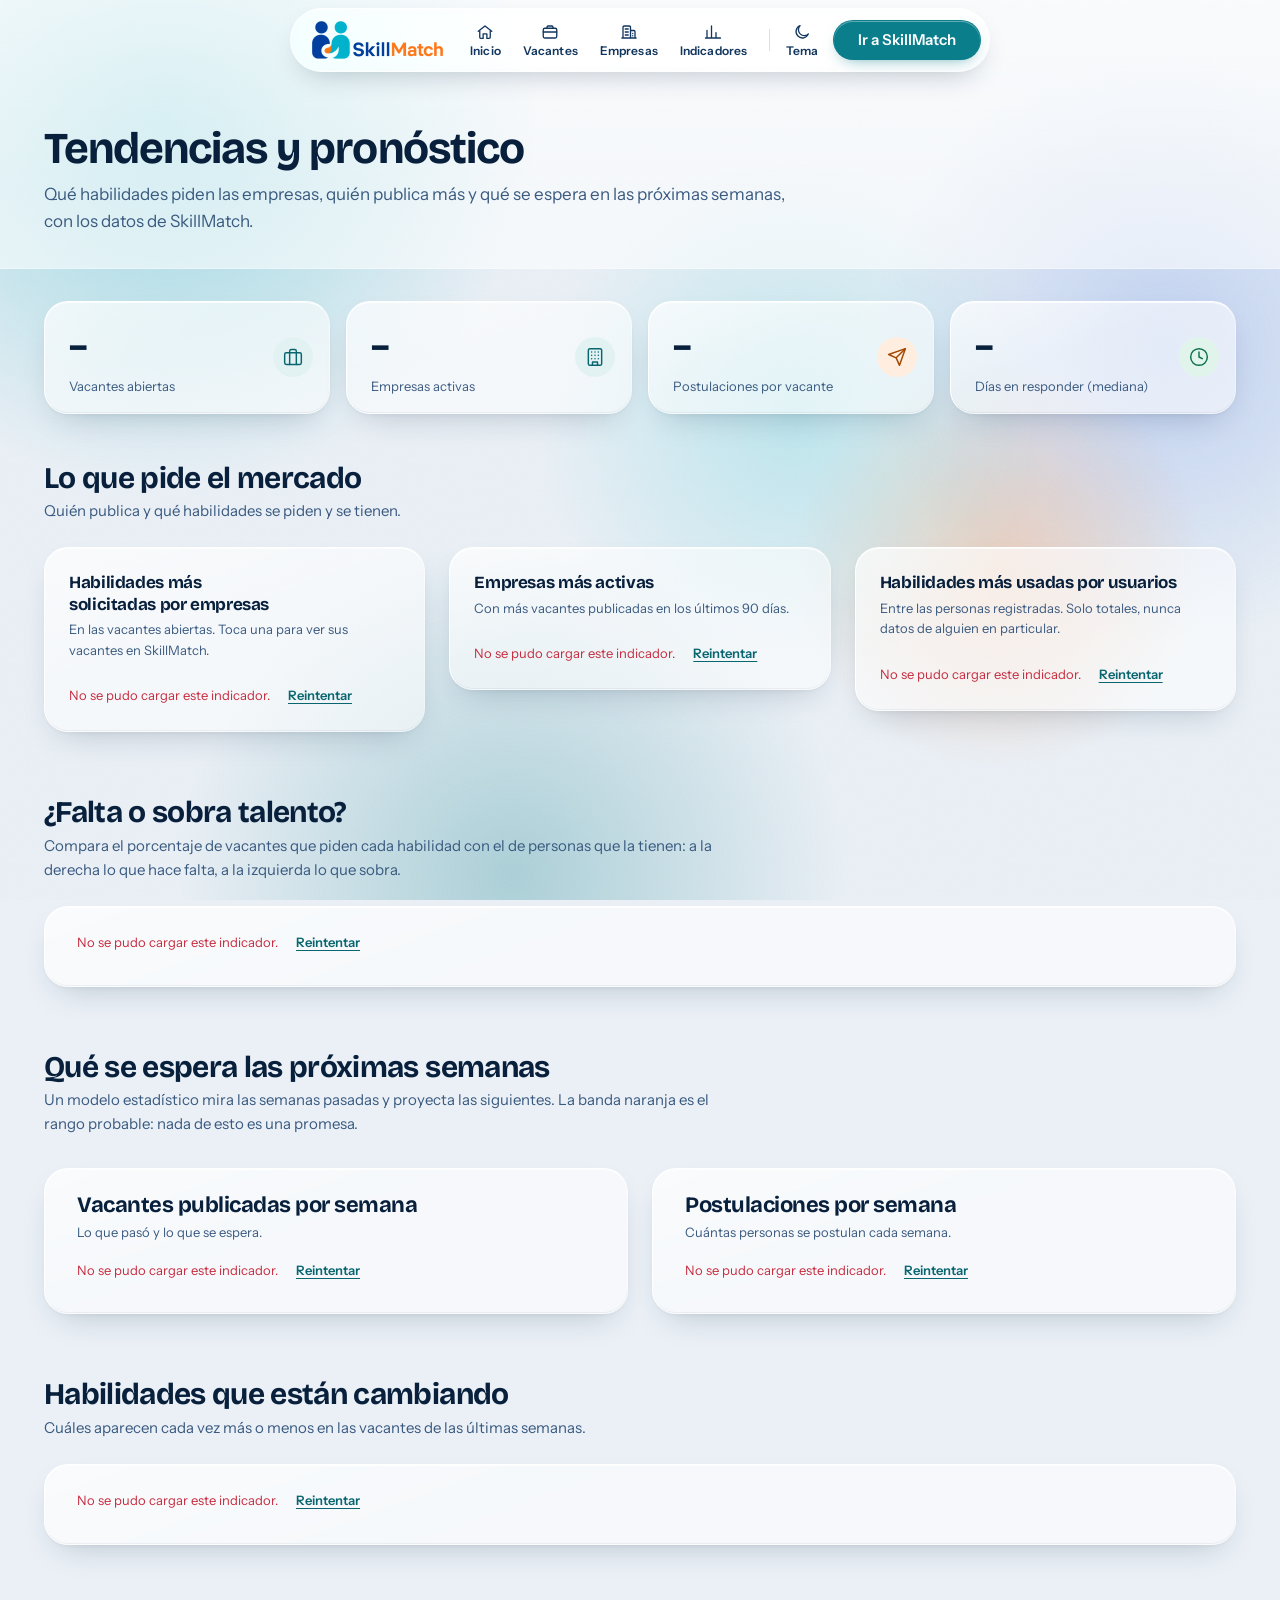
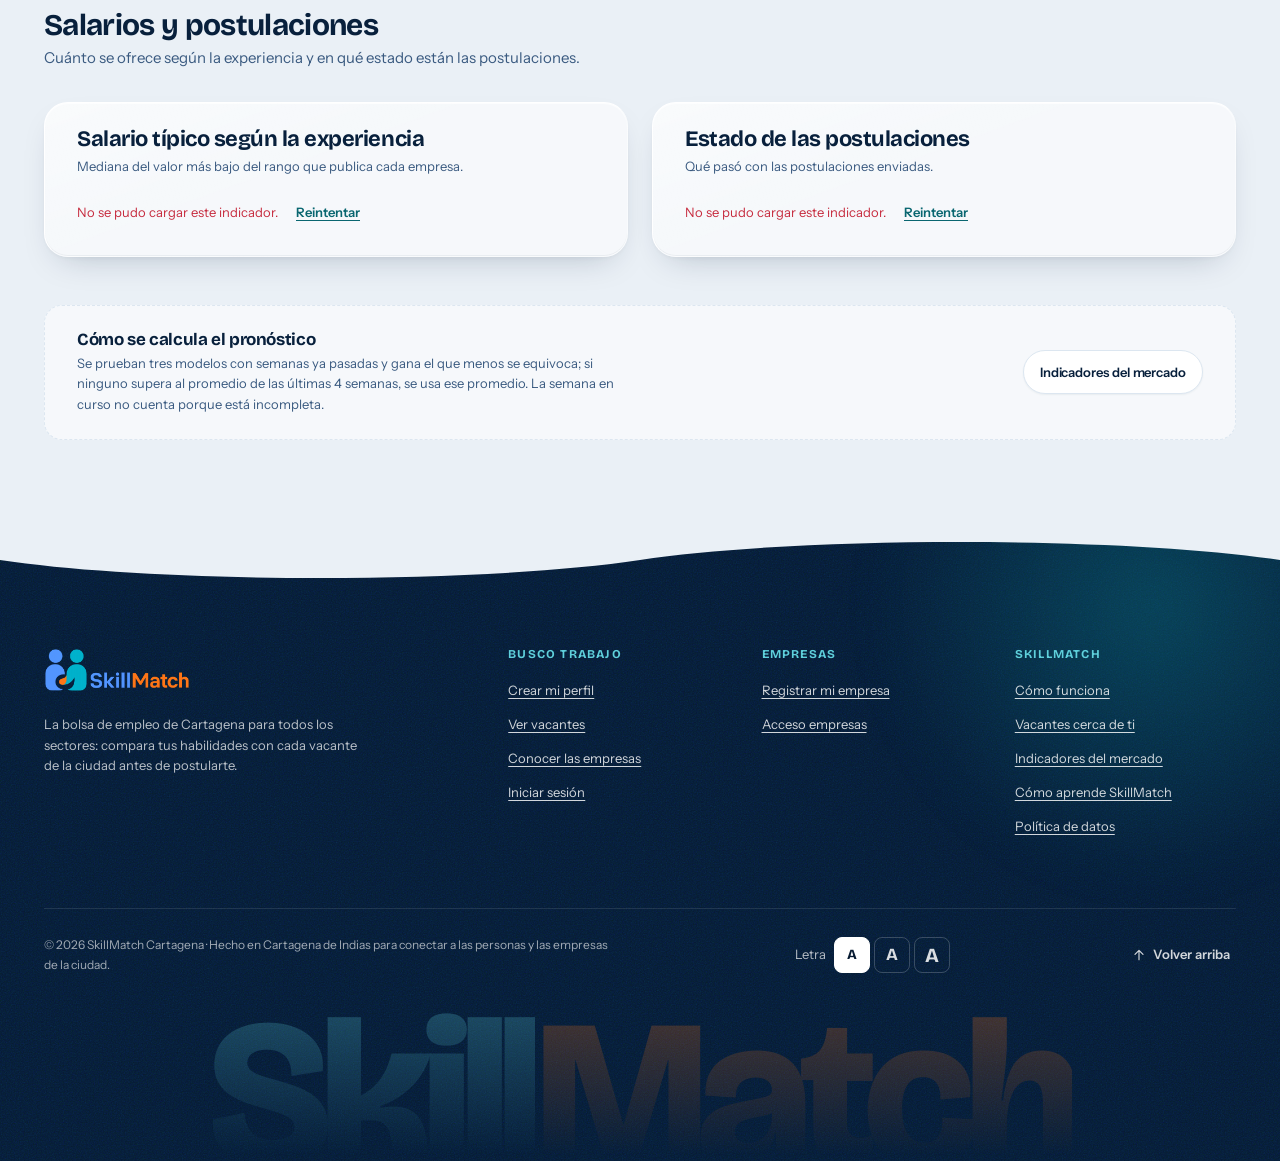
==== commit 764dee09: "Barra superior como la del principal: iconos en el menu y boton Tema con luna y sol" ====
--- a/indicadores-api/web/index.html
+++ b/indicadores-api/web/index.html
@@ -30,15 +30,17 @@
                 <div class="logo">
                     <a href="https://skillmatch-yz37.onrender.com/" aria-label="SkillMatch, ir al inicio"><img src="assets/img/logo.png" alt="SkillMatch" width="300" height="100"></a>
                 </div>
+                <!-- Iconos y marcado iguales a la barra de SkillMatch (ui.js: iconosDeLaBarra) -->
                 <ul class="nav-links nav-principales">
-                    <li><a href="https://skillmatch-yz37.onrender.com/">Inicio</a></li>
-                    <li><a href="https://skillmatch-yz37.onrender.com/pages/oportunidades.html">Vacantes</a></li>
-                    <li><a href="https://skillmatch-yz37.onrender.com/pages/empresas.html">Empresas</a></li>
-                    <li><a href="https://skillmatch-yz37.onrender.com/pages/dashboard.html">Indicadores</a></li>
+                    <li><a href="https://skillmatch-yz37.onrender.com/" class="con-icono"><svg class="ico nav-ico nv-home" viewBox="0 0 24 24" aria-hidden="true"><path class="nv-casa" d="M5 10.4V19a1.5 1.5 0 0 0 1.5 1.5H9.5v-6h5v6h3a1.5 1.5 0 0 0 1.5-1.5v-8.6"/><path class="nv-techo" d="m3 11 9-7 9 7"/><rect class="nv-puerta" x="10.3" y="15.3" width="3.4" height="4.4" rx=".6"/></svg>Inicio</a></li>
+                    <li><a href="https://skillmatch-yz37.onrender.com/pages/oportunidades.html" class="con-icono"><svg class="ico nav-ico nv-briefcase" viewBox="0 0 24 24" aria-hidden="true"><g class="nv-maletin"><rect x="3" y="7" width="18" height="13" rx="2"/><path d="M3 12h18"/><path class="nv-asa" d="M8 7V5.5A1.5 1.5 0 0 1 9.5 4h5A1.5 1.5 0 0 1 16 5.5V7"/></g></svg>Vacantes</a></li>
+                    <li><a href="https://skillmatch-yz37.onrender.com/pages/empresas.html" class="con-icono"><svg class="ico nav-ico nv-building" viewBox="0 0 24 24" aria-hidden="true"><path d="M4 20V5.5A1.5 1.5 0 0 1 5.5 4h7A1.5 1.5 0 0 1 14 5.5V20M14 10h4.5A1.5 1.5 0 0 1 20 11.5V20M2.5 20h19"/><path d="M7 8h4M7 12h4M7 16h4M17 14h0M17 17h0"/><path class="nv-luz" style="--i:0" d="M7 16h4"/><path class="nv-luz" style="--i:1" d="M17 17h0"/><path class="nv-luz" style="--i:2" d="M7 12h4"/><path class="nv-luz" style="--i:3" d="M17 14h0"/><path class="nv-luz" style="--i:4" d="M7 8h4"/></svg>Empresas</a></li>
+                    <li><a href="https://skillmatch-yz37.onrender.com/pages/dashboard.html" class="con-icono"><svg class="ico ico-chart nav-ico" viewBox="0 0 24 24" aria-hidden="true"><path d="M4 20V10M10 20V4M16 20v-7M22 20H2"/></svg>Indicadores</a></li>
                 </ul>
             </div>
             <ul class="nav-links">
-                <li><button type="button" class="btn-login" id="cambiarTema" aria-pressed="false">Modo oscuro</button></li>
+                <!-- tema.js pone la luna o el sol y cambia el tema; la palabra "Tema" la dibuja app.css -->
+                <li><button type="button" class="theme-toggle" id="cambiarTema" aria-pressed="false" aria-label="Cambiar a modo oscuro"><svg class="ico ico-moon" viewBox="0 0 24 24" aria-hidden="true"><path d="M20.5 14.5A8.5 8.5 0 1 1 9.5 3.5a7 7 0 0 0 11 11Z"/></svg></button></li>
                 <li><a href="https://skillmatch-yz37.onrender.com/" class="btn-register">Ir a SkillMatch</a></li>
             </ul>
         </nav>
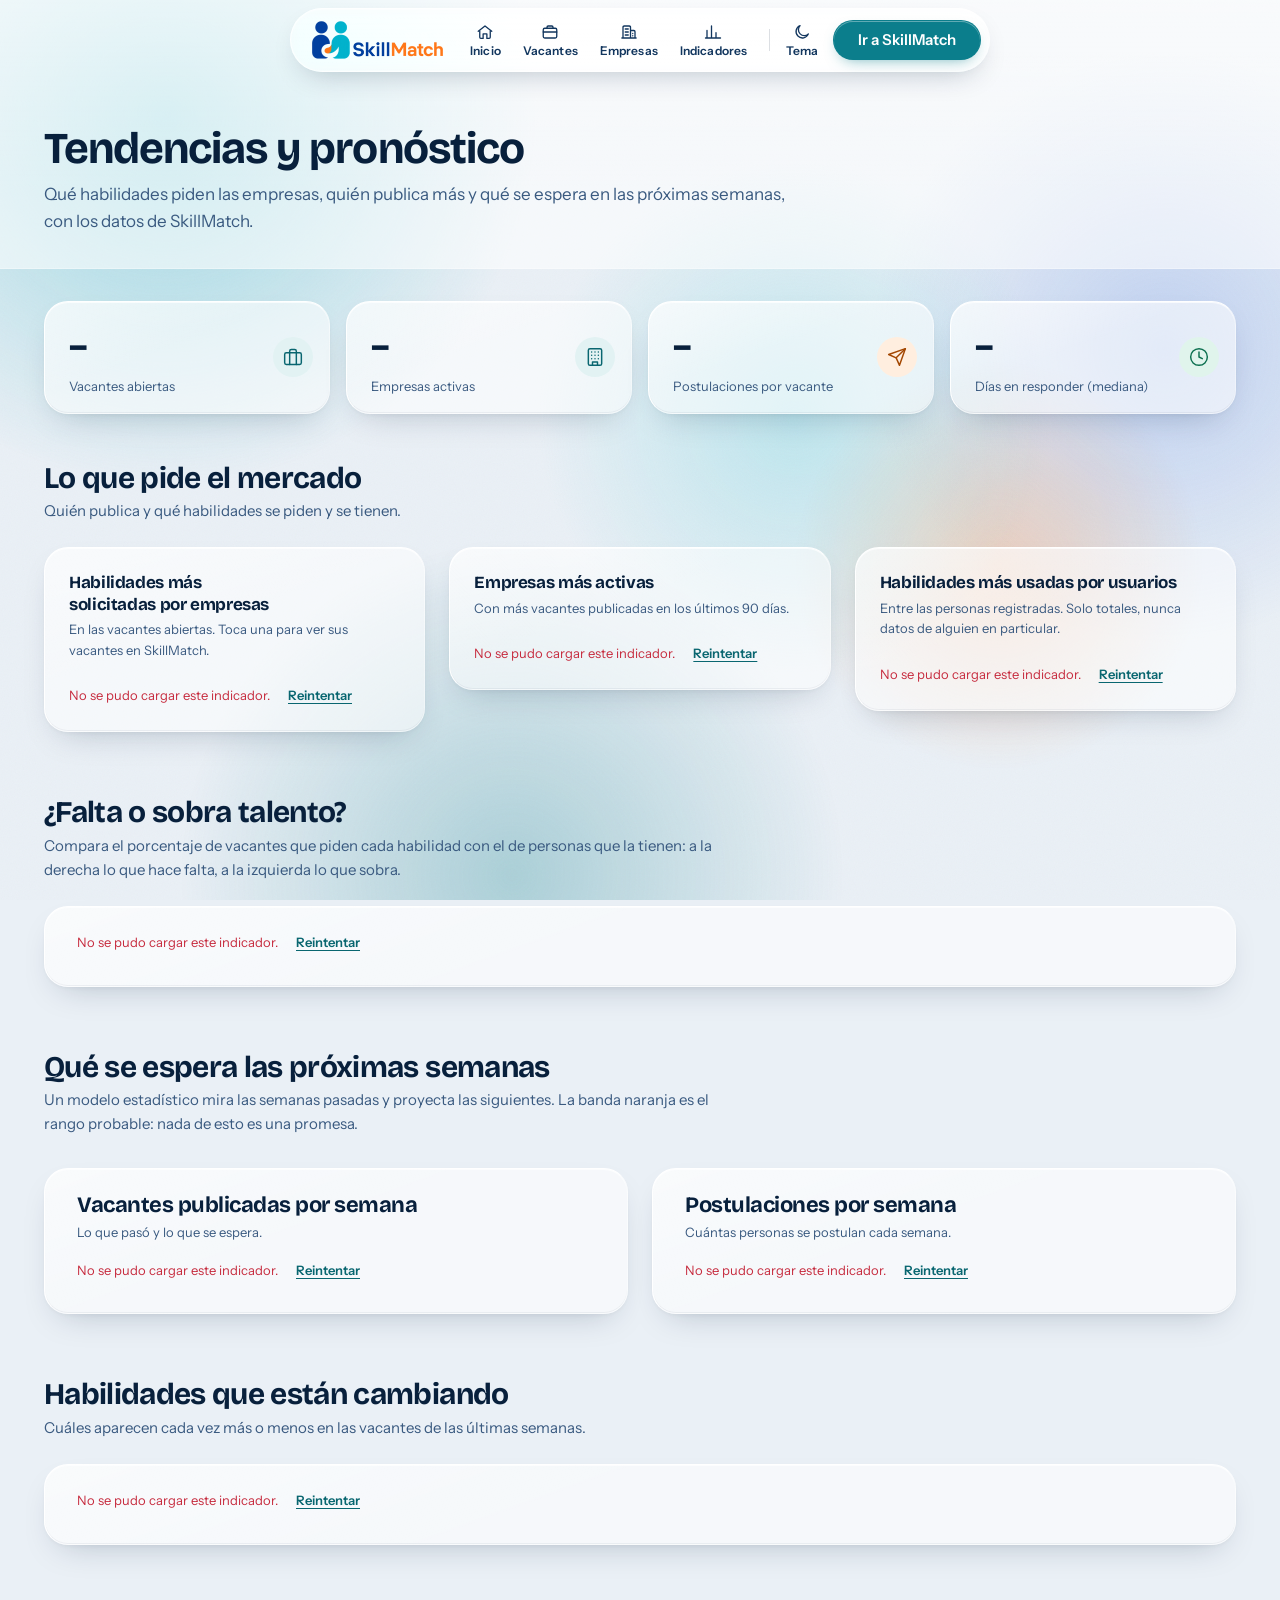
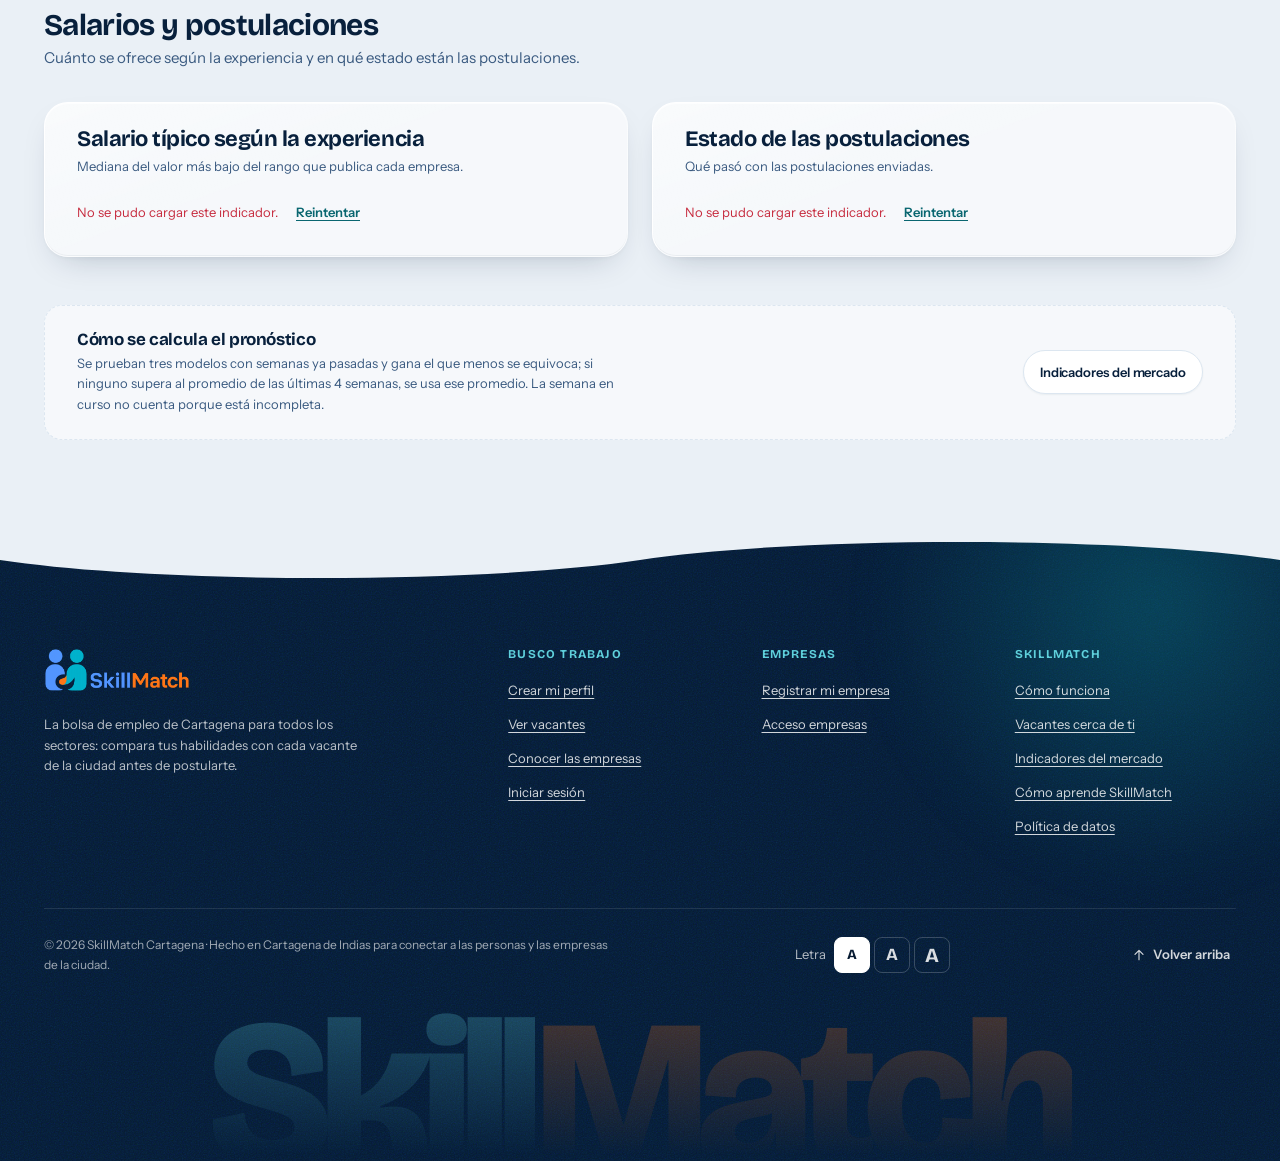
==== commit 735c3713: "La barra superior se esconde al bajar y vuelve al subir, como en el principal" ====
--- a/indicadores-api/web/index.html
+++ b/indicadores-api/web/index.html
@@ -181,5 +181,6 @@
     <script src="assets/js/base.js"></script>
     <script src="assets/js/tendencias.js"></script>
     <script src="assets/js/pie.js"></script>
+    <script src="assets/js/barras.js"></script>
 </body>
 </html>
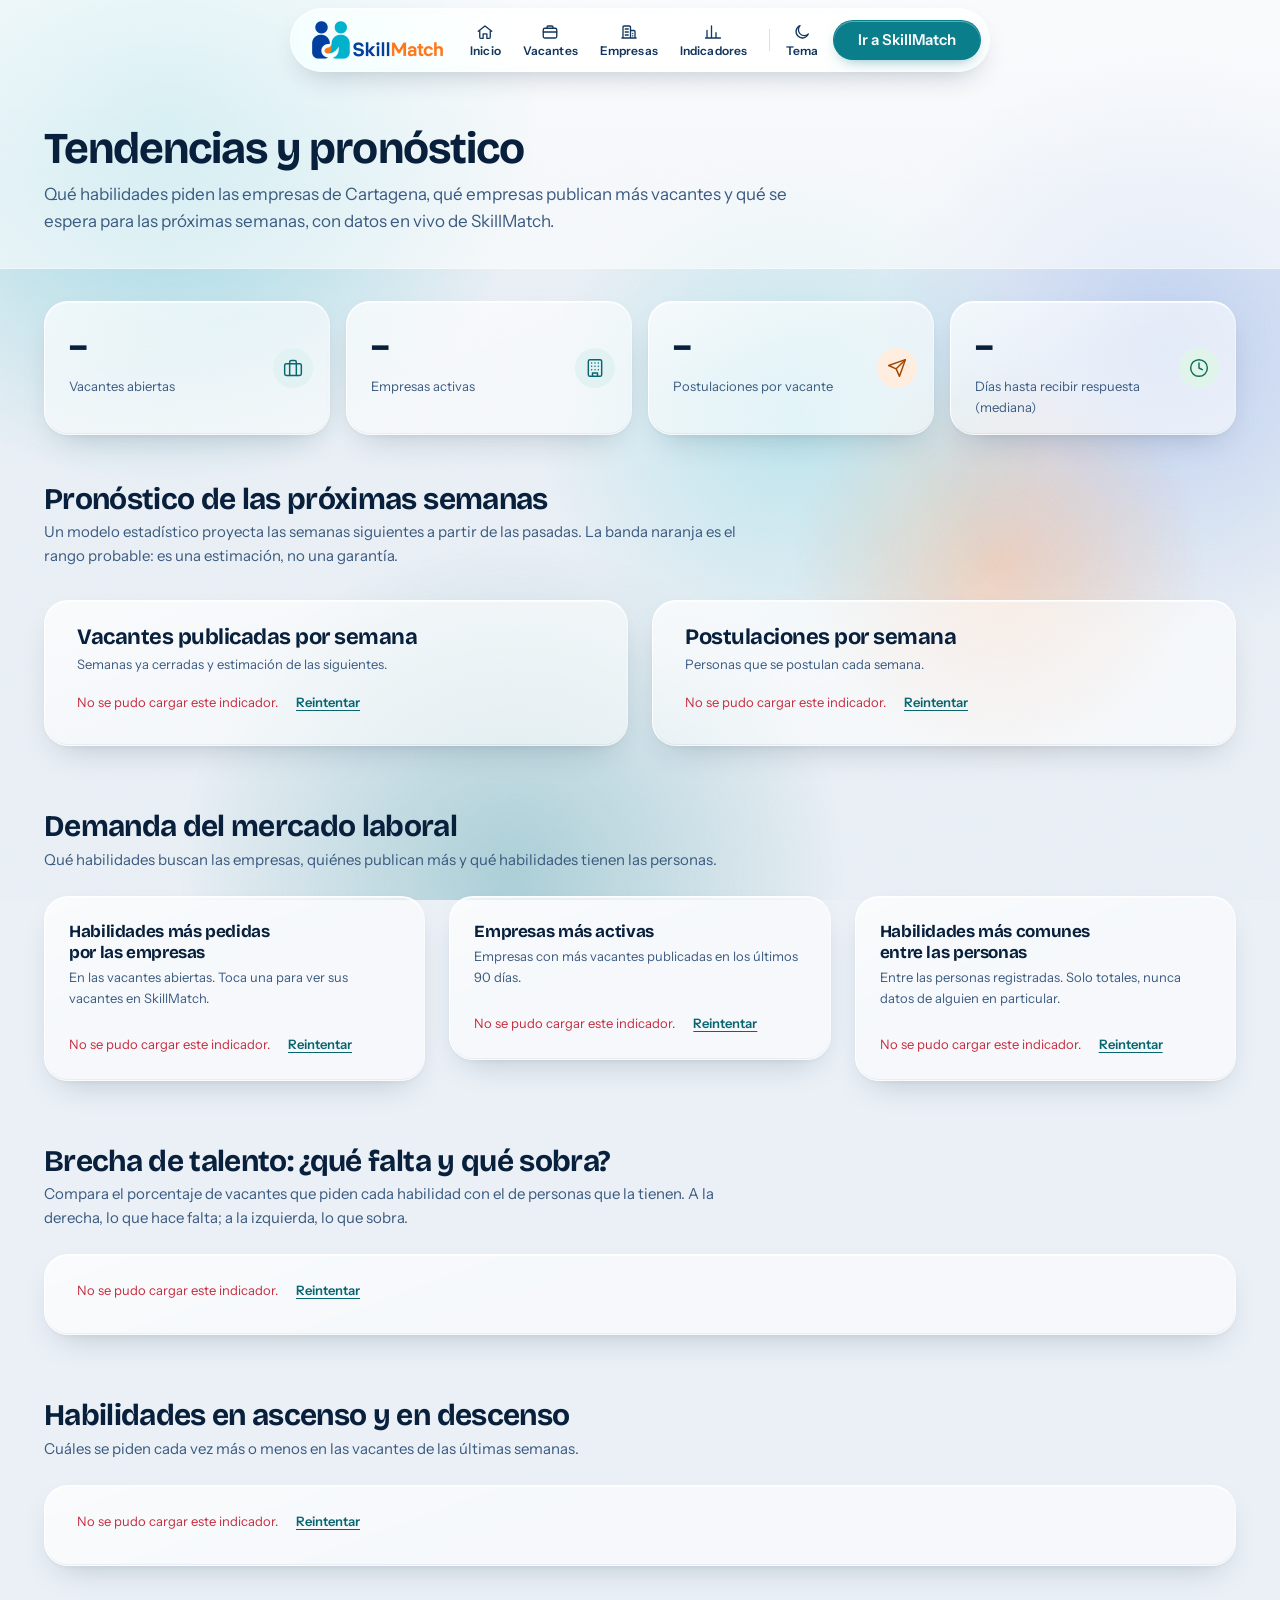
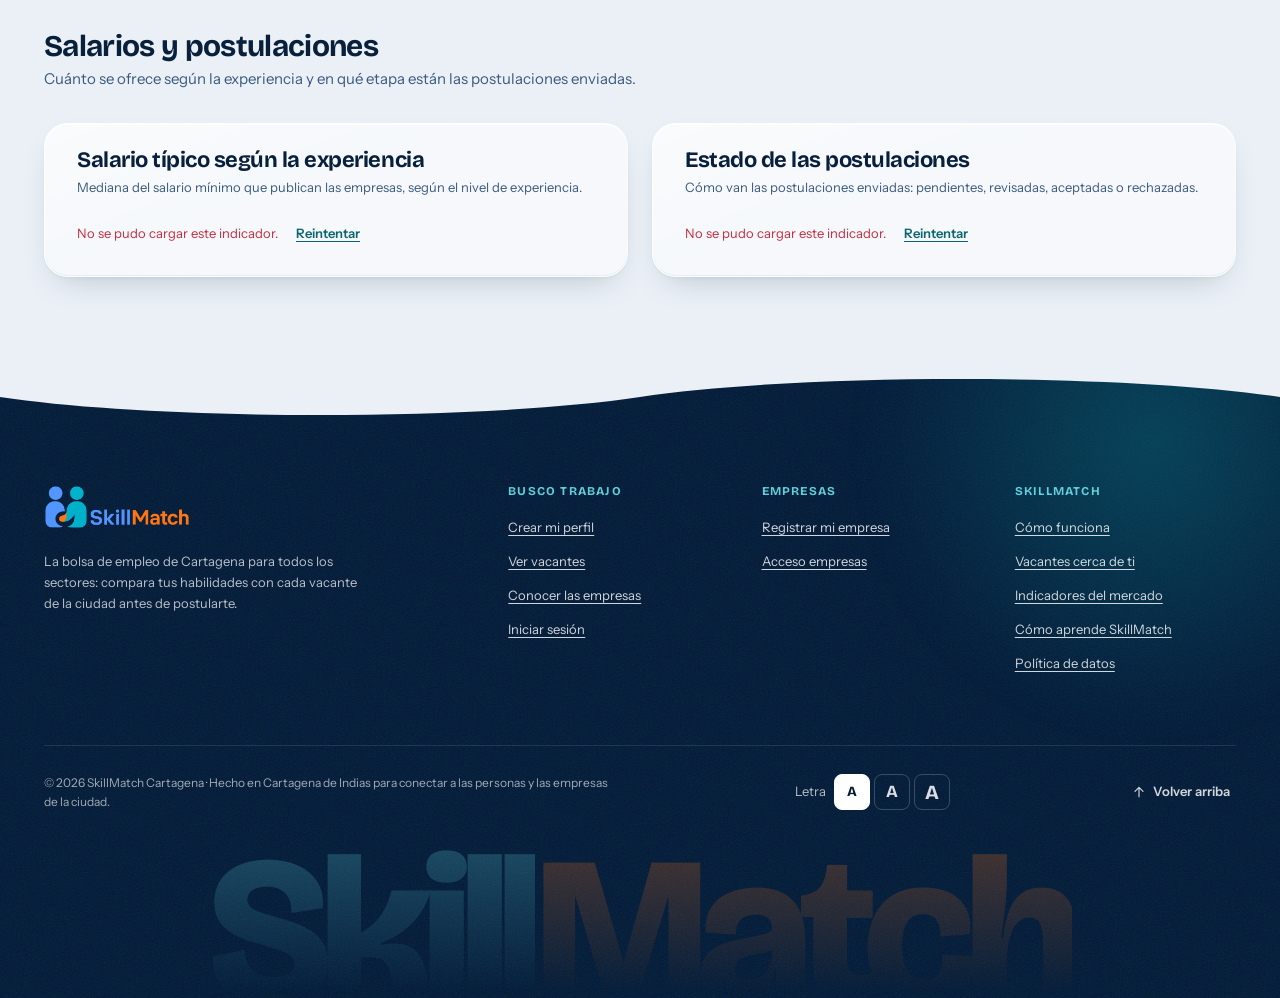
==== commit 745e0d58: "Textos y orden revisados, se quita la caja del metodo, habilidades que suman 100 % y revalidacion de" ====
--- a/indicadores-api/web/index.html
+++ b/indicadores-api/web/index.html
@@ -50,10 +50,10 @@
         <section class="indicadores-cabecera">
             <div class="container">
                 <h1>Tendencias y pronóstico</h1>
-                <p>Qué habilidades piden las empresas, quién publica más y qué se espera en las próximas semanas, con los datos de SkillMatch.</p>
+                <p>Qué habilidades piden las empresas de Cartagena, qué empresas publican más vacantes y qué se espera para las próximas semanas, con datos en vivo de SkillMatch.</p>
                 <p class="tend-aviso tend-fuente" id="tendFuente" role="status" hidden></p>
                 <p class="tend-aviso" id="tendAviso" role="status" hidden></p>
-                <p class="tend-aviso tend-espera" id="tendEspera" role="status" hidden>Estamos leyendo los datos de SkillMatch. Si el sitio estaba dormido puede tardar hasta un par de minutos la primera vez.</p>
+                <p class="tend-aviso tend-espera" id="tendEspera" role="status" hidden>Cargando los datos del mercado laboral de Cartagena. La primera carga del día puede tardar hasta un par de minutos.</p>
             </div>
         </section>
 
@@ -64,66 +64,66 @@
                     <li><span class="cifra-icono es-mar" aria-hidden="true"><svg class="ico" viewBox="0 0 24 24"><rect x="2" y="7" width="20" height="14" rx="2"/><path d="M16 21V5a2 2 0 0 0-2-2h-4a2 2 0 0 0-2 2v16"/></svg></span><span class="ic-valor" data-cifra="vacantes_abiertas">–</span><span class="ic-nombre">Vacantes abiertas</span></li>
                     <li><span class="cifra-icono es-mar" aria-hidden="true"><svg class="ico" viewBox="0 0 24 24"><rect x="4" y="2" width="16" height="20" rx="2"/><path d="M9 22v-4h6v4"/><path d="M8 6h.01M16 6h.01M12 6h.01M12 10h.01M12 14h.01M16 10h.01M16 14h.01M8 10h.01M8 14h.01"/></svg></span><span class="ic-valor" data-cifra="empresas_activas">–</span><span class="ic-nombre">Empresas activas</span></li>
                     <li><span class="cifra-icono es-chispa" aria-hidden="true"><svg class="ico" viewBox="0 0 24 24"><path d="m22 2-7 20-4-9-9-4Z"/><path d="M22 2 11 13"/></svg></span><span class="ic-valor" data-cifra="postulaciones_por_vacante">–</span><span class="ic-nombre">Postulaciones por vacante</span></li>
-                    <li><span class="cifra-icono es-verde" id="cifraCuartaIcono" aria-hidden="true"><svg class="ico" viewBox="0 0 24 24"><circle cx="12" cy="12" r="10"/><path d="M12 6v6l4 2"/></svg></span><span class="ic-valor" data-cifra="dias_mediana_respuesta" id="cifraCuarta">–</span><span class="ic-nombre" id="cifraCuartaNombre">Días en responder (mediana)</span></li>
+                    <li><span class="cifra-icono es-verde" id="cifraCuartaIcono" aria-hidden="true"><svg class="ico" viewBox="0 0 24 24"><circle cx="12" cy="12" r="10"/><path d="M12 6v6l4 2"/></svg></span><span class="ic-valor" data-cifra="dias_mediana_respuesta" id="cifraCuarta">–</span><span class="ic-nombre" id="cifraCuartaNombre">Días hasta recibir respuesta (mediana)</span></li>
                 </ul>
 
-                <!-- 1. Las tres tarjetas -->
+                <!-- 1. Pronóstico (lo que más interesa tras las cifras) -->
                 <div class="tend-seccion">
-                    <h2>Lo que pide el mercado</h2>
-                    <p>Quién publica y qué habilidades se piden y se tienen.</p>
+                    <h2>Pronóstico de las próximas semanas</h2>
+                    <p>Un modelo estadístico proyecta las semanas siguientes a partir de las pasadas. La banda naranja es el rango probable: es una estimación, no una garantía.</p>
+                </div>
+                <div class="indicadores-grid">
+                    <article class="indicador" aria-labelledby="tPronVacTitulo">
+                        <h2 id="tPronVacTitulo">Vacantes publicadas por semana</h2>
+                        <p class="indicador-nota">Semanas ya cerradas y estimación de las siguientes.</p>
+                        <div class="grafica" id="tPronVacantes"></div>
+                    </article>
+                    <article class="indicador" aria-labelledby="tPronPosTitulo">
+                        <h2 id="tPronPosTitulo">Postulaciones por semana</h2>
+                        <p class="indicador-nota">Personas que se postulan cada semana.</p>
+                        <div class="grafica" id="tPronPostulaciones"></div>
+                    </article>
+                </div>
+
+                <!-- 2. Demanda del mercado: las tres tarjetas -->
+                <div class="tend-seccion">
+                    <h2>Demanda del mercado laboral</h2>
+                    <p>Qué habilidades buscan las empresas, quiénes publican más y qué habilidades tienen las personas.</p>
                 </div>
                 <div class="tend-trio">
                     <article class="indicador" aria-labelledby="tDemTitulo">
-                        <h2 id="tDemTitulo">Habilidades más solicitadas por empresas</h2>
-                        <p class="indicador-nota">En las vacantes abiertas. Toca una para ver sus vacantes en SkillMatch.</p>
+                        <h2 id="tDemTitulo">Habilidades más pedidas por las empresas</h2>
+                        <p class="indicador-nota" id="tDemandadasNota">En las vacantes abiertas. Toca una para ver sus vacantes en SkillMatch.</p>
                         <ul class="ib-lista" id="tDemandadas"></ul>
                     </article>
                     <article class="indicador" aria-labelledby="tEmpTitulo">
                         <h2 id="tEmpTitulo">Empresas más activas</h2>
-                        <p class="indicador-nota">Con más vacantes publicadas en los últimos 90 días.</p>
+                        <p class="indicador-nota">Empresas con más vacantes publicadas en los últimos 90 días.</p>
                         <ul class="ib-lista" id="tEmpresas"></ul>
                     </article>
                     <article class="indicador" aria-labelledby="tUsuTitulo">
-                        <h2 id="tUsuTitulo">Habilidades más usadas por usuarios</h2>
-                        <p class="indicador-nota">Entre las personas registradas. Solo totales, nunca datos de alguien en particular.</p>
+                        <h2 id="tUsuTitulo">Habilidades más comunes entre las personas</h2>
+                        <p class="indicador-nota" id="tUsuariosNota">Entre las personas registradas. Solo totales, nunca datos de alguien en particular.</p>
                         <ul class="ib-lista" id="tUsuarios"></ul>
                     </article>
                 </div>
 
-                <!-- 2. Brecha -->
+                <!-- 3. Brecha de talento -->
                 <div class="tend-seccion">
-                    <h2>¿Falta o sobra talento?</h2>
-                    <p>Compara el porcentaje de vacantes que piden cada habilidad con el de personas que la tienen: a la derecha lo que hace falta, a la izquierda lo que sobra.</p>
+                    <h2>Brecha de talento: ¿qué falta y qué sobra?</h2>
+                    <p>Compara el porcentaje de vacantes que piden cada habilidad con el de personas que la tienen. A la derecha, lo que hace falta; a la izquierda, lo que sobra.</p>
                 </div>
                 <article class="indicador indicador-ancho" aria-labelledby="tBrechaTitulo">
-                    <h2 id="tBrechaTitulo" class="sr-only">Brecha entre lo que piden las empresas y lo que tienen las personas</h2>
+                    <h2 id="tBrechaTitulo" class="sr-only">Brecha entre las habilidades que piden las empresas y las que tienen las personas</h2>
                     <div class="tend-estado" id="tBrechaEstado"></div>
                     <!-- tendencias.js dibuja aquí el resumen y la tabla con barras desde el centro -->
                     <div class="brecha" id="tBrecha"></div>
                 </article>
 
-                <!-- 3. Pronostico -->
+                <!-- 4. Habilidades en ascenso y descenso -->
                 <div class="tend-seccion">
-                    <h2>Qué se espera las próximas semanas</h2>
-                    <p>Un modelo estadístico mira las semanas pasadas y proyecta las siguientes. La banda naranja es el rango probable: nada de esto es una promesa.</p>
-                </div>
-                <div class="indicadores-grid">
-                    <article class="indicador" aria-labelledby="tPronVacTitulo">
-                        <h2 id="tPronVacTitulo">Vacantes publicadas por semana</h2>
-                        <p class="indicador-nota">Lo que pasó y lo que se espera.</p>
-                        <div class="grafica" id="tPronVacantes"></div>
-                    </article>
-                    <article class="indicador" aria-labelledby="tPronPosTitulo">
-                        <h2 id="tPronPosTitulo">Postulaciones por semana</h2>
-                        <p class="indicador-nota">Cuántas personas se postulan cada semana.</p>
-                        <div class="grafica" id="tPronPostulaciones"></div>
-                    </article>
-                </div>
-
-                <!-- 4. Habilidades que cambian -->
-                <div class="tend-seccion">
-                    <h2>Habilidades que están cambiando</h2>
-                    <p>Cuáles aparecen cada vez más o menos en las vacantes de las últimas semanas.</p>
+                    <h2>Habilidades en ascenso y en descenso</h2>
+                    <p>Cuáles se piden cada vez más o menos en las vacantes de las últimas semanas.</p>
                 </div>
                 <article class="indicador indicador-ancho" aria-labelledby="tCambioTitulo">
                     <h2 id="tCambioTitulo" class="sr-only">Habilidades que suben o bajan en las vacantes</h2>
@@ -141,33 +141,25 @@
                     <p class="indicador-nota tn-nota" id="tCambioNota"></p>
                 </article>
 
-                <!-- 5. Otros -->
+                <!-- 5. Salarios y estado de las postulaciones -->
                 <div class="tend-seccion">
                     <h2>Salarios y postulaciones</h2>
-                    <p>Cuánto se ofrece según la experiencia y en qué estado están las postulaciones.</p>
+                    <p>Cuánto se ofrece según la experiencia y en qué etapa están las postulaciones enviadas.</p>
                 </div>
                 <div class="indicadores-grid">
                     <article class="indicador" aria-labelledby="tSalTitulo">
                         <h2 id="tSalTitulo">Salario típico según la experiencia</h2>
-                        <p class="indicador-nota">Mediana del valor más bajo del rango que publica cada empresa.</p>
+                        <p class="indicador-nota">Mediana del salario mínimo que publican las empresas, según el nivel de experiencia.</p>
                         <ul class="ib-lista" id="tSalarios"></ul>
                     </article>
                     <article class="indicador" aria-labelledby="tEstTitulo">
                         <h2 id="tEstTitulo">Estado de las postulaciones</h2>
-                        <p class="indicador-nota">Qué pasó con las postulaciones enviadas.</p>
+                        <p class="indicador-nota">Cómo van las postulaciones enviadas: pendientes, revisadas, aceptadas o rechazadas.</p>
                         <ul class="ib-lista" id="tEstados"></ul>
                     </article>
                 </div>
 
                 <p class="indicadores-hora" id="tendHora"></p>
-
-                <aside class="indicadores-powerbi" aria-labelledby="tMetodoTitulo">
-                    <div>
-                        <h2 id="tMetodoTitulo">Cómo se calcula el pronóstico</h2>
-                        <p>Se prueban tres modelos con semanas ya pasadas y gana el que menos se equivoca; si ninguno supera al promedio de las últimas 4 semanas, se usa ese promedio. La semana en curso no cuenta porque está incompleta.</p>
-                    </div>
-                    <a class="btn btn-secondary btn-small" href="https://skillmatch-yz37.onrender.com/pages/dashboard.html">Indicadores del mercado</a>
-                </aside>
             </div>
         </section>
     </main>
--- a/indicadores-api/web/assets/css/tendencias.css
+++ b/indicadores-api/web/assets/css/tendencias.css
@@ -346,20 +346,3 @@
 }
 @keyframes g-corte { from { transform: scaleX(0); } }
 @keyframes g-punto { from { opacity: 0; transform: scale(0); } }
-
-/* ---------- Caja "Cómo se calcula el pronóstico" ----------
-   Antes la estilaba app.css (.indicadores-powerbi). SkillMatch quitó esa regla cuando reemplazó su
-   informe de Power BI, así que ahora vive aquí, en el CSS propio de esta página. */
-.indicadores-powerbi {
-    display: flex; flex-wrap: wrap; align-items: center; justify-content: space-between; gap: var(--s4);
-    margin-top: var(--s7);
-    padding: var(--s5) var(--s6);
-    border: 1px dashed var(--hairline);
-    border-radius: var(--r-lg);
-}
-.indicadores-powerbi h2 { font-size: var(--t-md); }
-.indicadores-powerbi p { margin-top: 4px; max-width: 62ch; font-size: var(--t-sm); color: var(--ink-3); }
-.pagina-vidrio .indicadores-powerbi { background: var(--vidrio-tinte); }
-@media (max-width: 700px) {
-    .indicadores-powerbi { padding: var(--s4); }
-}
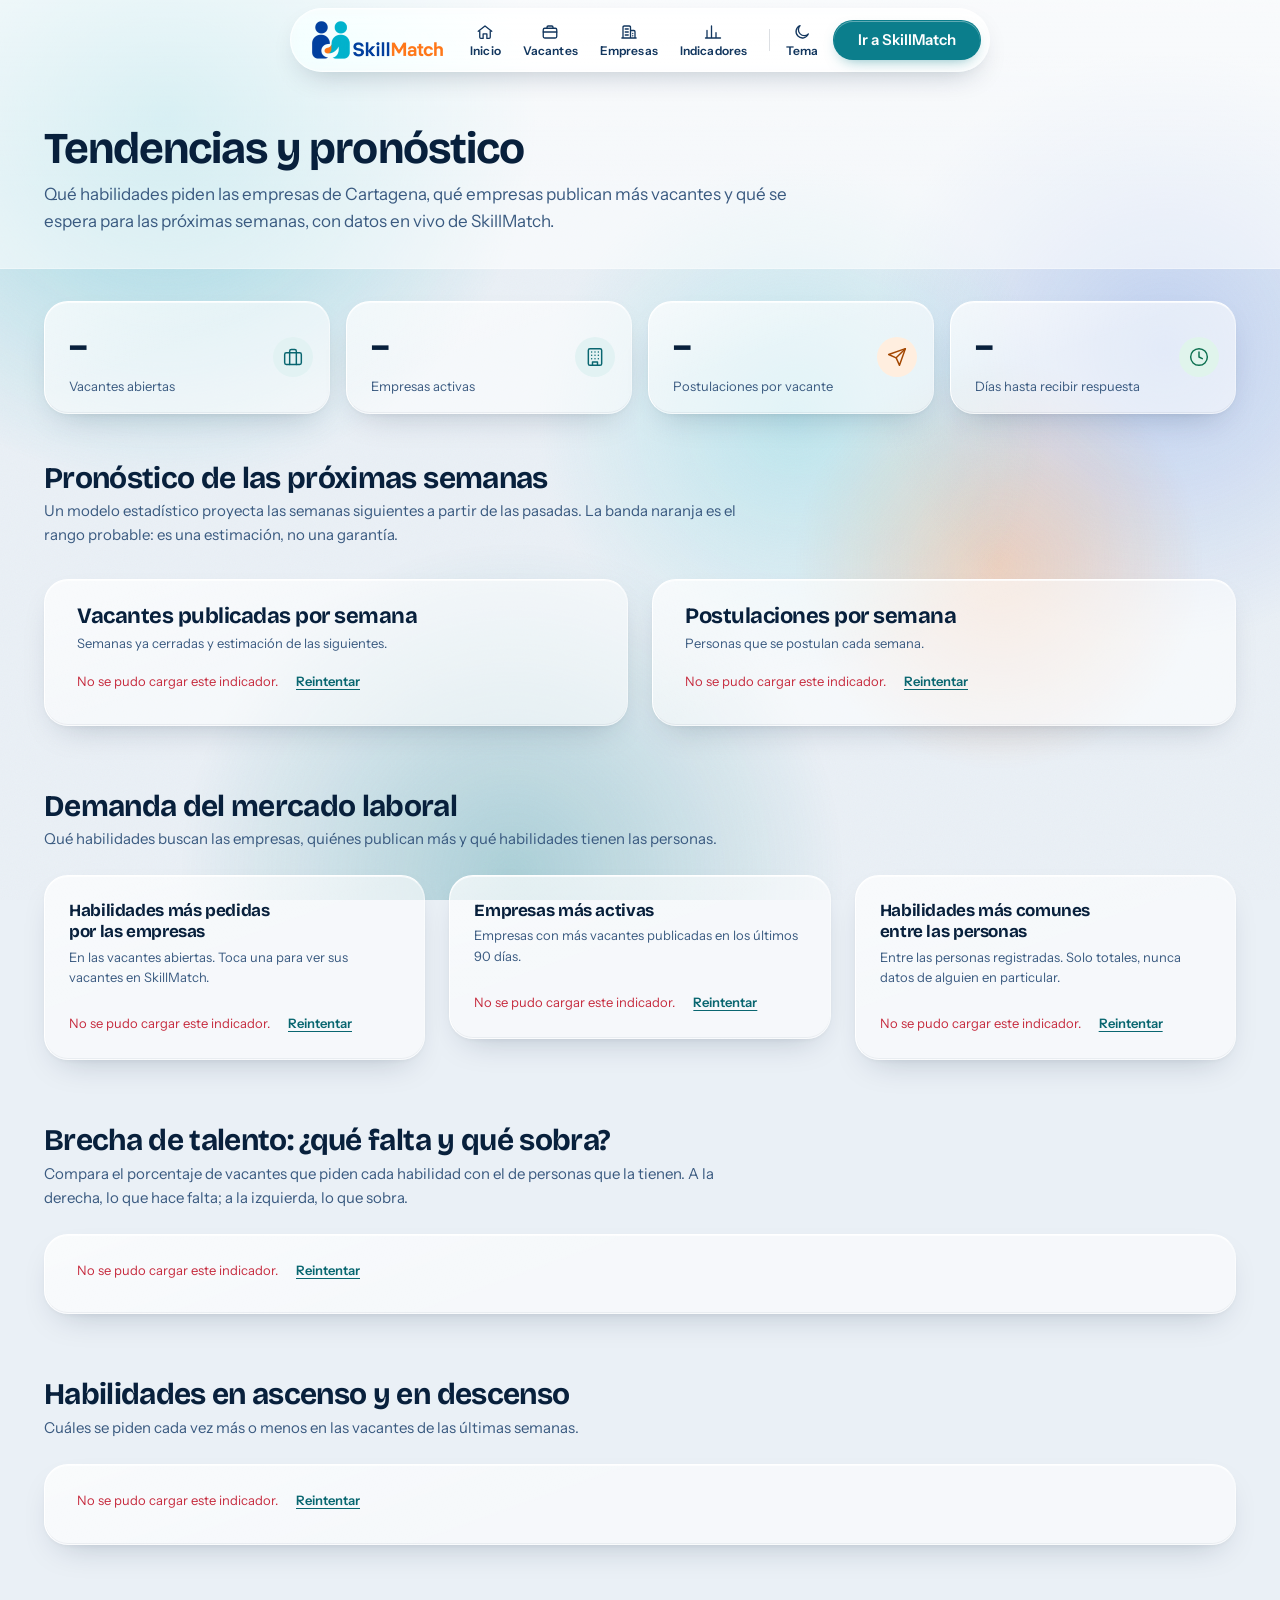
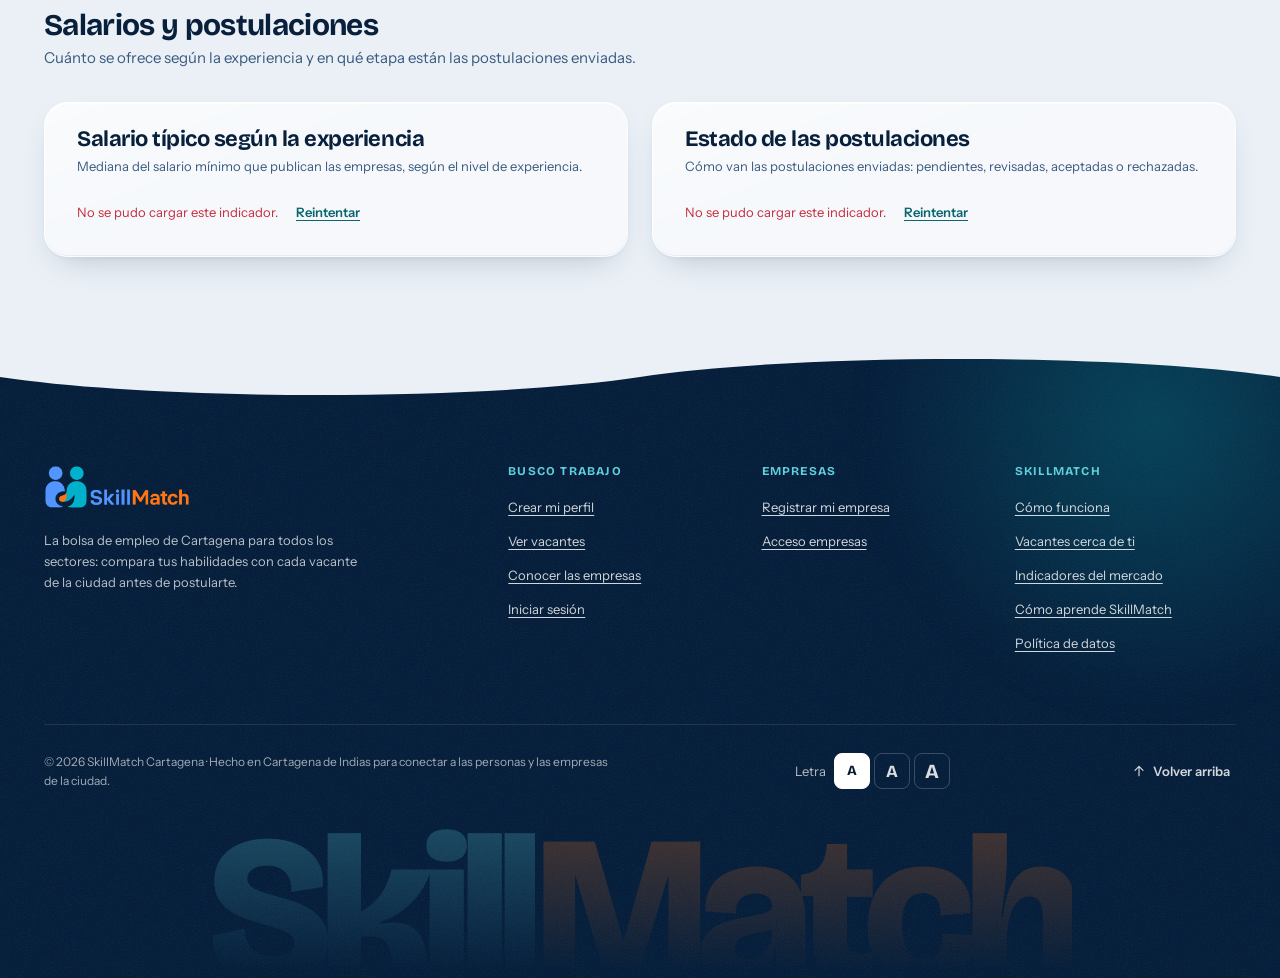
==== commit 26686854: "Textos y orden revisados, se quita la caja del metodo, habilidades que suman 100 % y revalidacion de" ====
--- a/indicadores-api/web/index.html
+++ b/indicadores-api/web/index.html
@@ -64,7 +64,7 @@
                     <li><span class="cifra-icono es-mar" aria-hidden="true"><svg class="ico" viewBox="0 0 24 24"><rect x="2" y="7" width="20" height="14" rx="2"/><path d="M16 21V5a2 2 0 0 0-2-2h-4a2 2 0 0 0-2 2v16"/></svg></span><span class="ic-valor" data-cifra="vacantes_abiertas">–</span><span class="ic-nombre">Vacantes abiertas</span></li>
                     <li><span class="cifra-icono es-mar" aria-hidden="true"><svg class="ico" viewBox="0 0 24 24"><rect x="4" y="2" width="16" height="20" rx="2"/><path d="M9 22v-4h6v4"/><path d="M8 6h.01M16 6h.01M12 6h.01M12 10h.01M12 14h.01M16 10h.01M16 14h.01M8 10h.01M8 14h.01"/></svg></span><span class="ic-valor" data-cifra="empresas_activas">–</span><span class="ic-nombre">Empresas activas</span></li>
                     <li><span class="cifra-icono es-chispa" aria-hidden="true"><svg class="ico" viewBox="0 0 24 24"><path d="m22 2-7 20-4-9-9-4Z"/><path d="M22 2 11 13"/></svg></span><span class="ic-valor" data-cifra="postulaciones_por_vacante">–</span><span class="ic-nombre">Postulaciones por vacante</span></li>
-                    <li><span class="cifra-icono es-verde" id="cifraCuartaIcono" aria-hidden="true"><svg class="ico" viewBox="0 0 24 24"><circle cx="12" cy="12" r="10"/><path d="M12 6v6l4 2"/></svg></span><span class="ic-valor" data-cifra="dias_mediana_respuesta" id="cifraCuarta">–</span><span class="ic-nombre" id="cifraCuartaNombre">Días hasta recibir respuesta (mediana)</span></li>
+                    <li><span class="cifra-icono es-verde" id="cifraCuartaIcono" aria-hidden="true"><svg class="ico" viewBox="0 0 24 24"><circle cx="12" cy="12" r="10"/><path d="M12 6v6l4 2"/></svg></span><span class="ic-valor" data-cifra="dias_mediana_respuesta" id="cifraCuarta">–</span><span class="ic-nombre" id="cifraCuartaNombre">Días hasta recibir respuesta</span></li>
                 </ul>
 
                 <!-- 1. Pronóstico (lo que más interesa tras las cifras) -->
